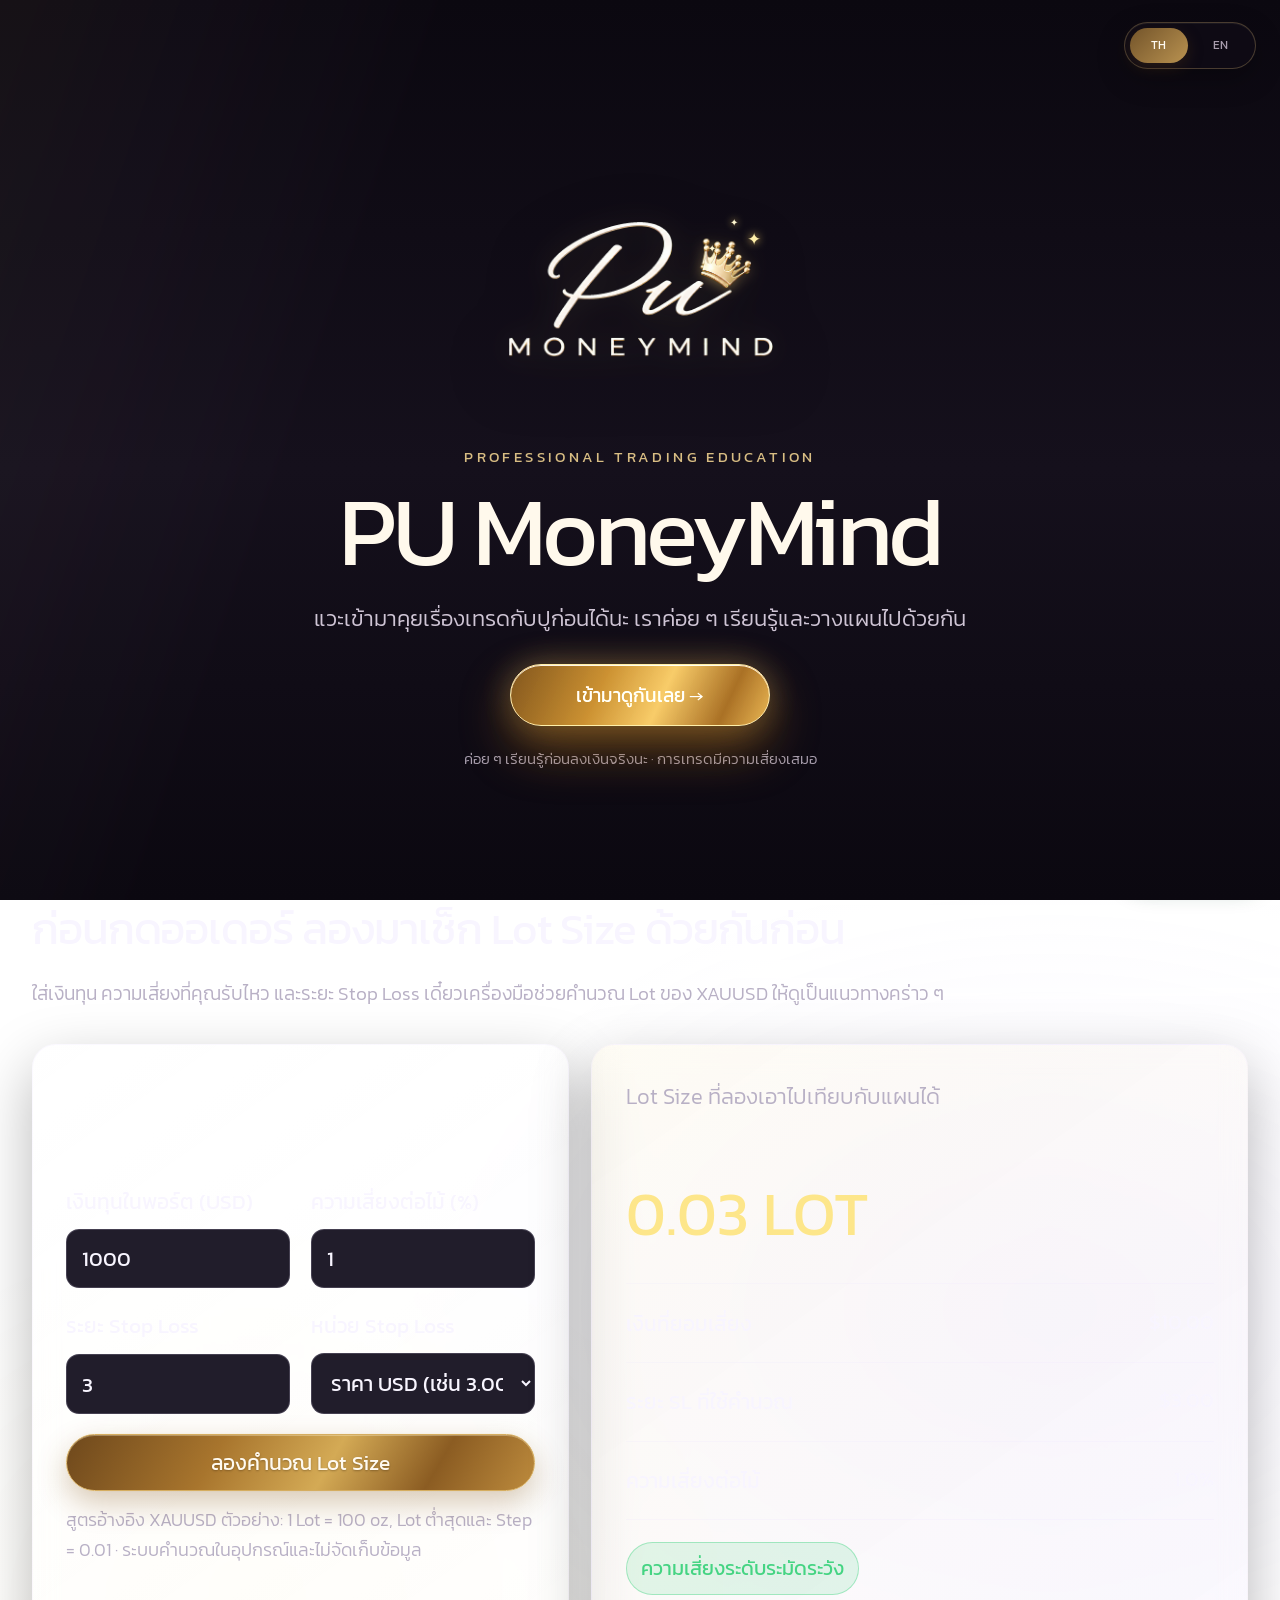
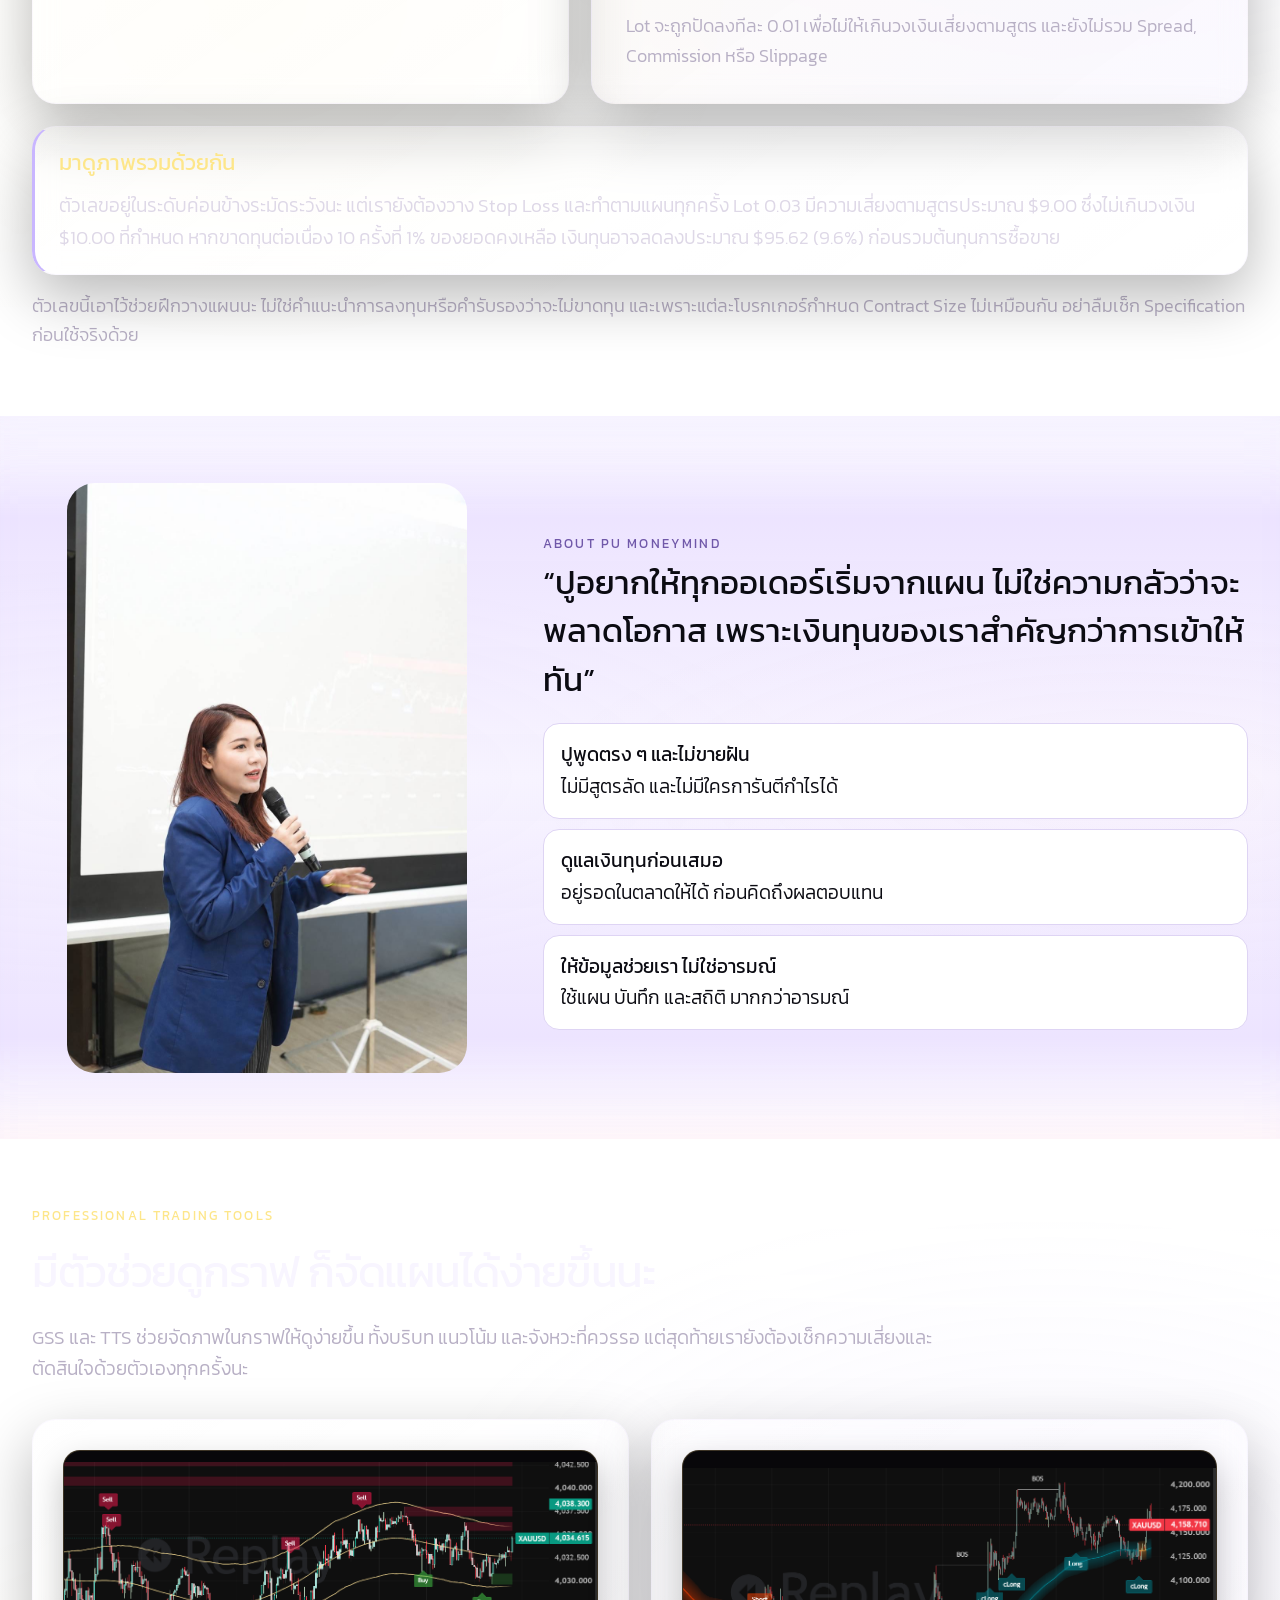
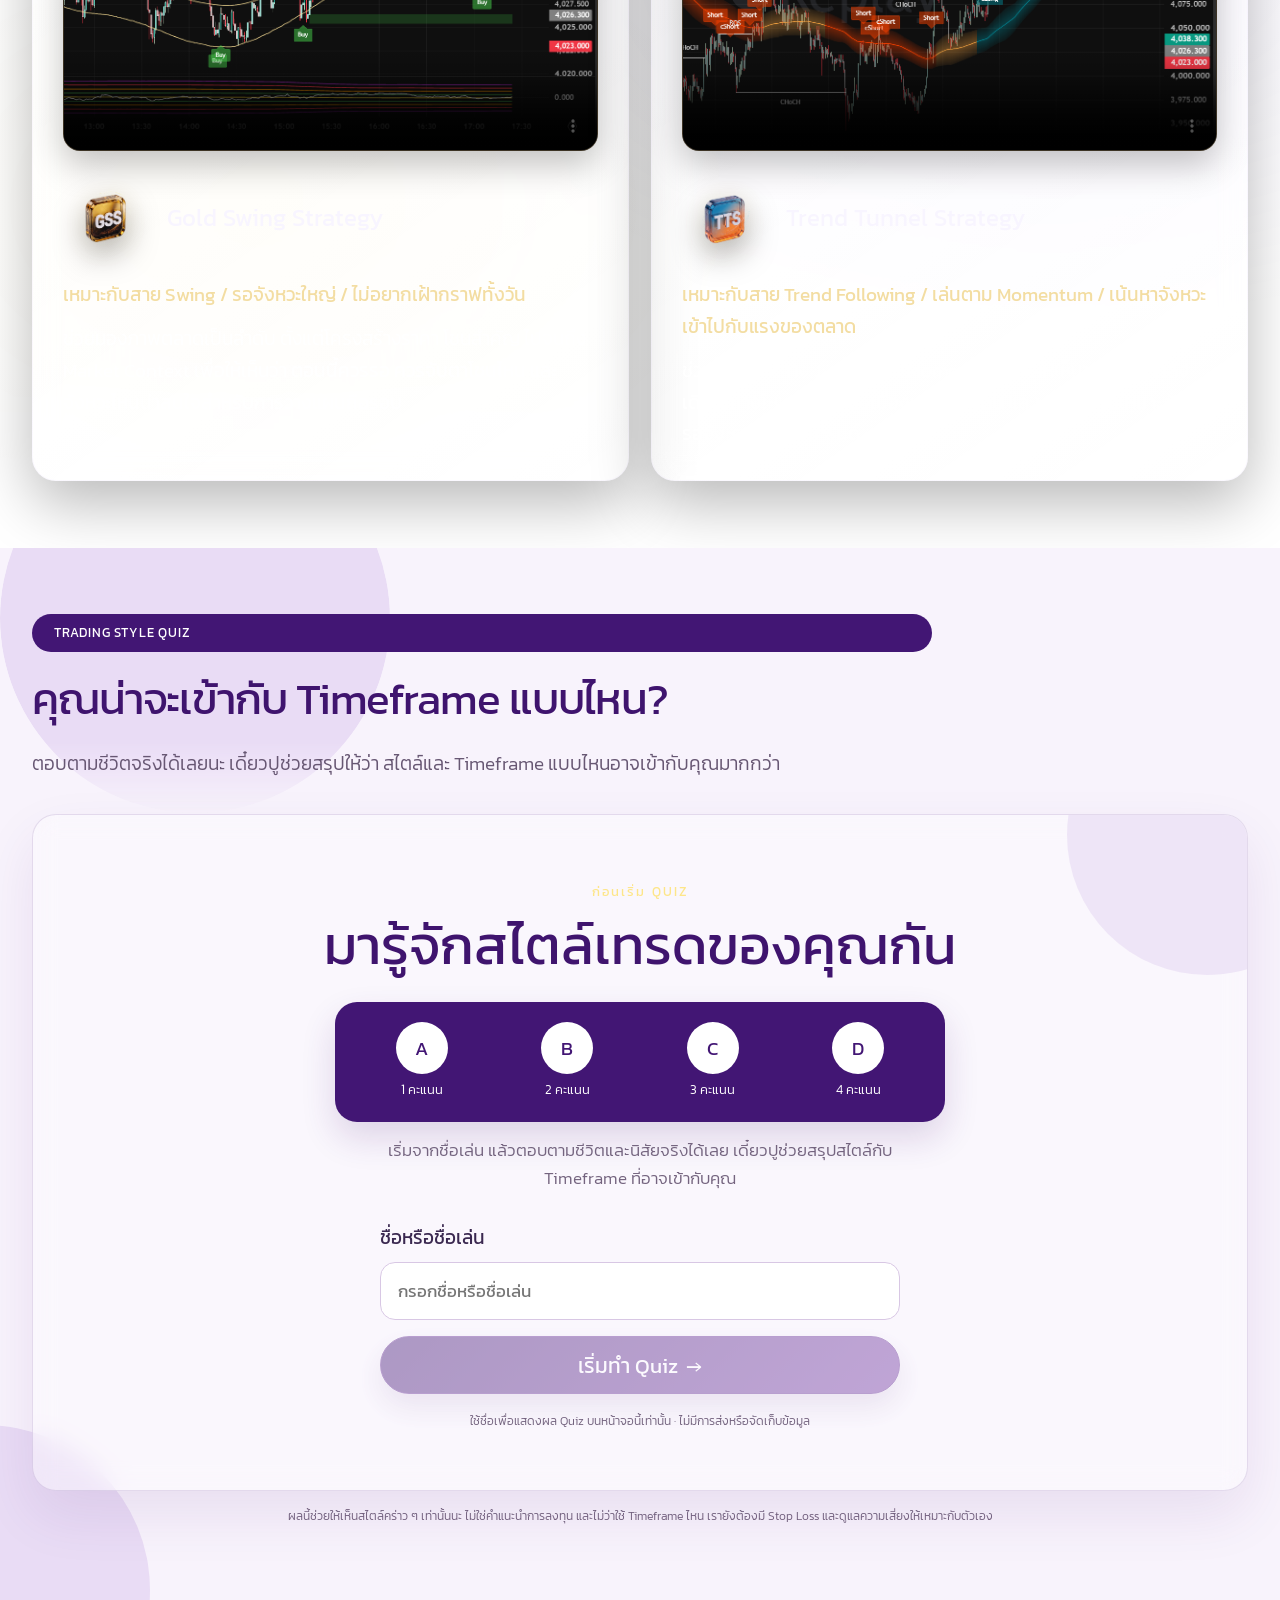
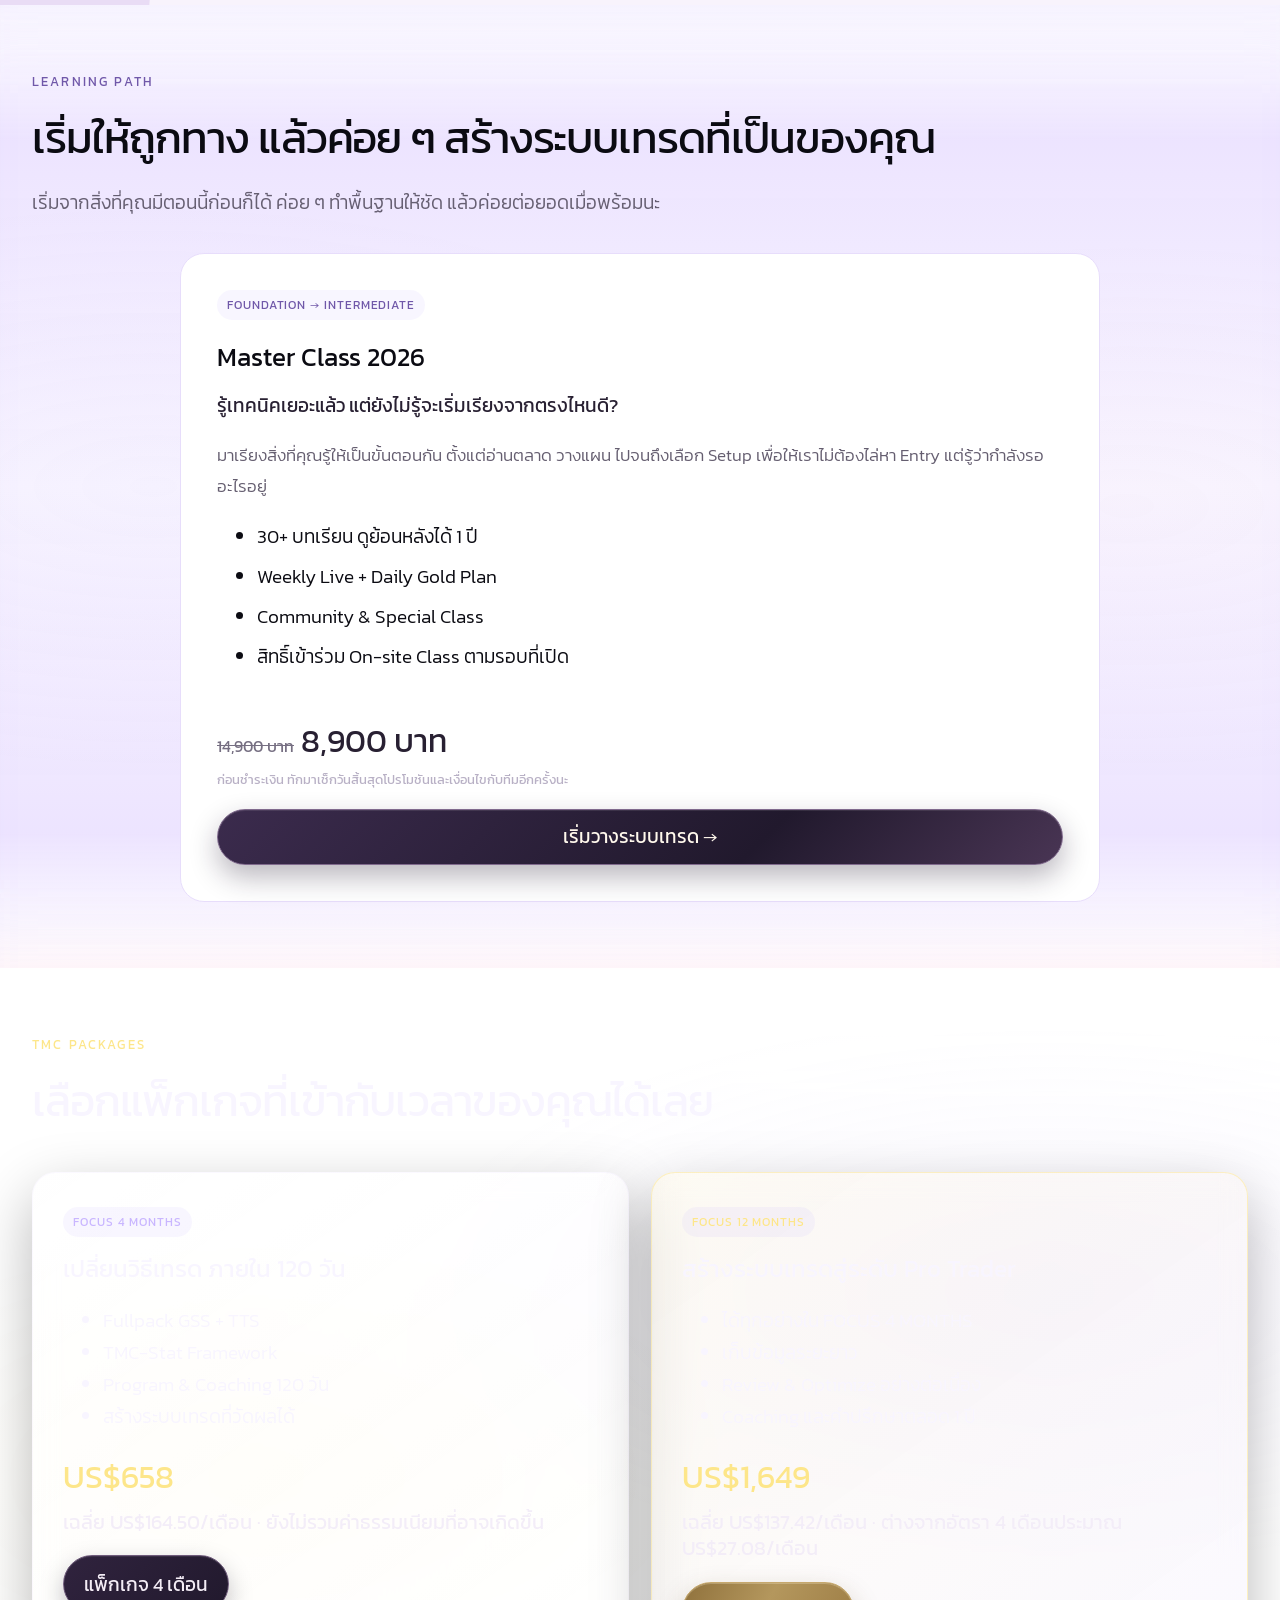
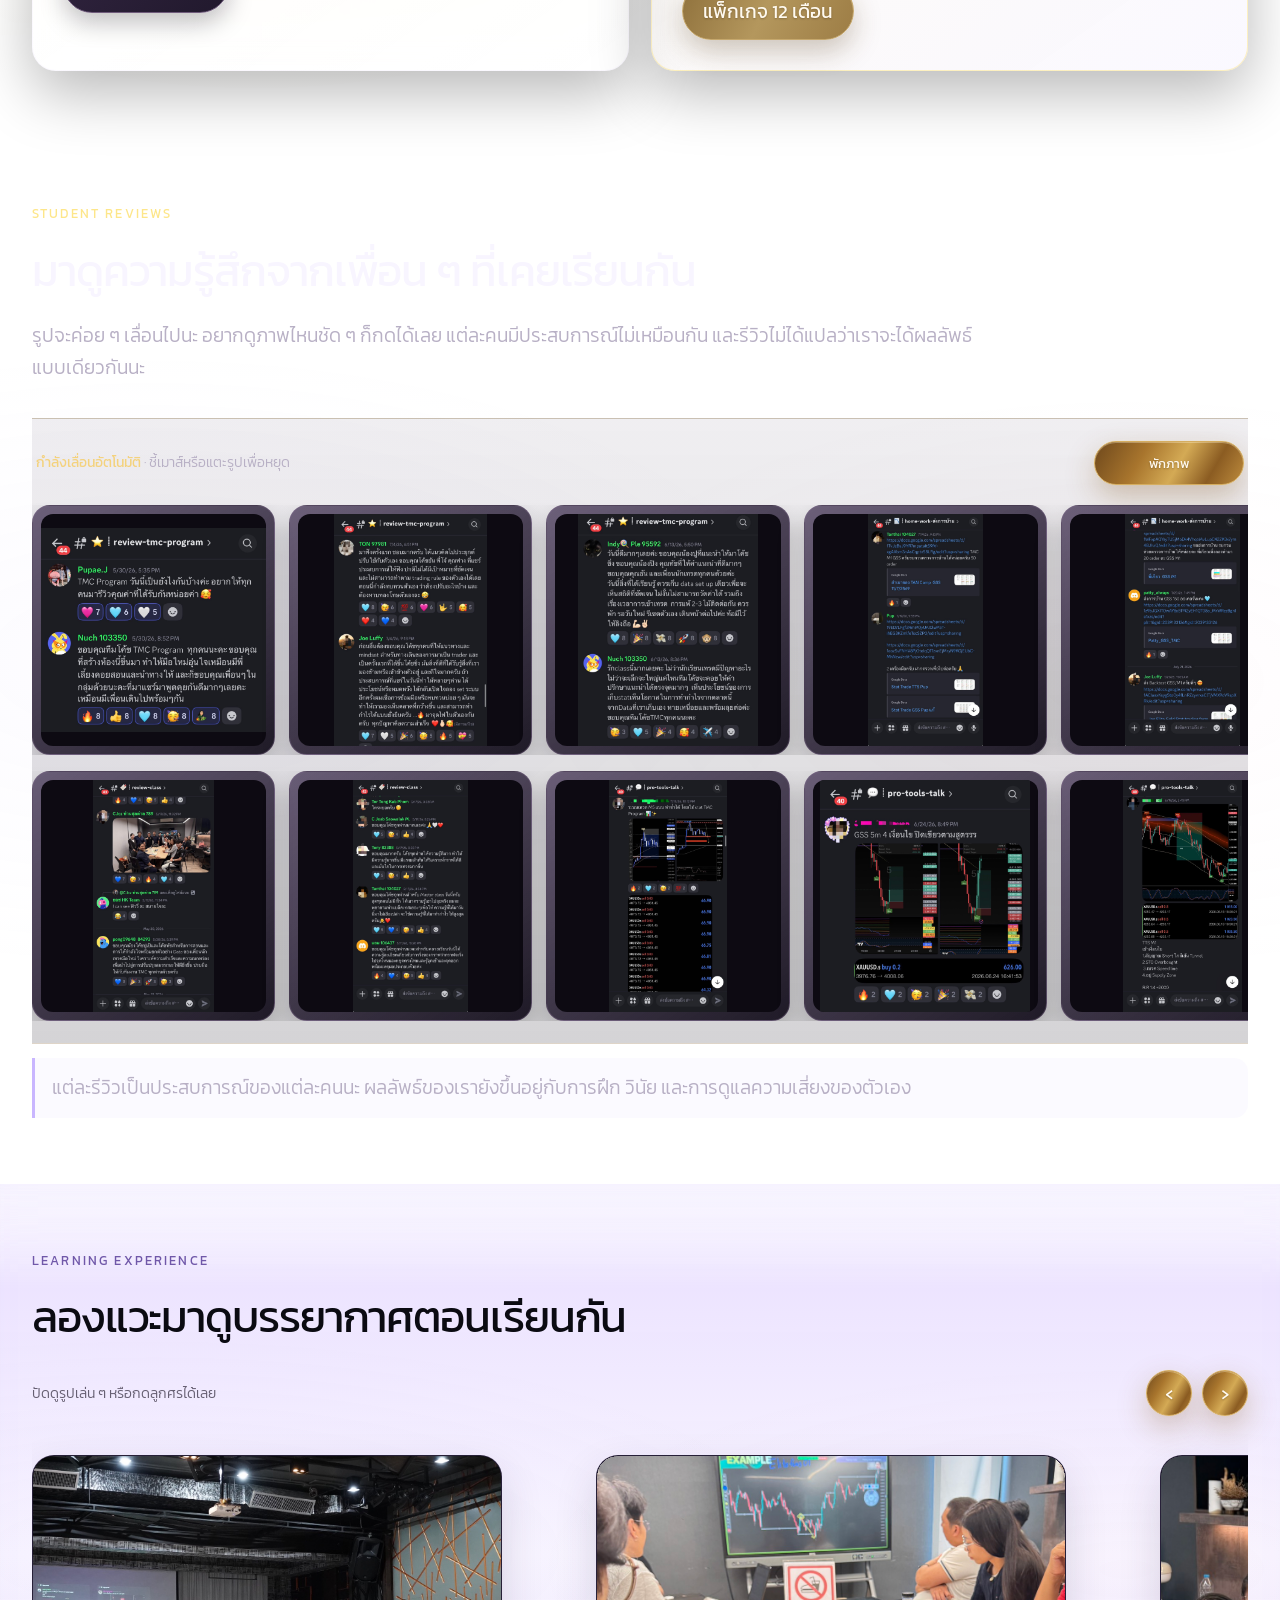
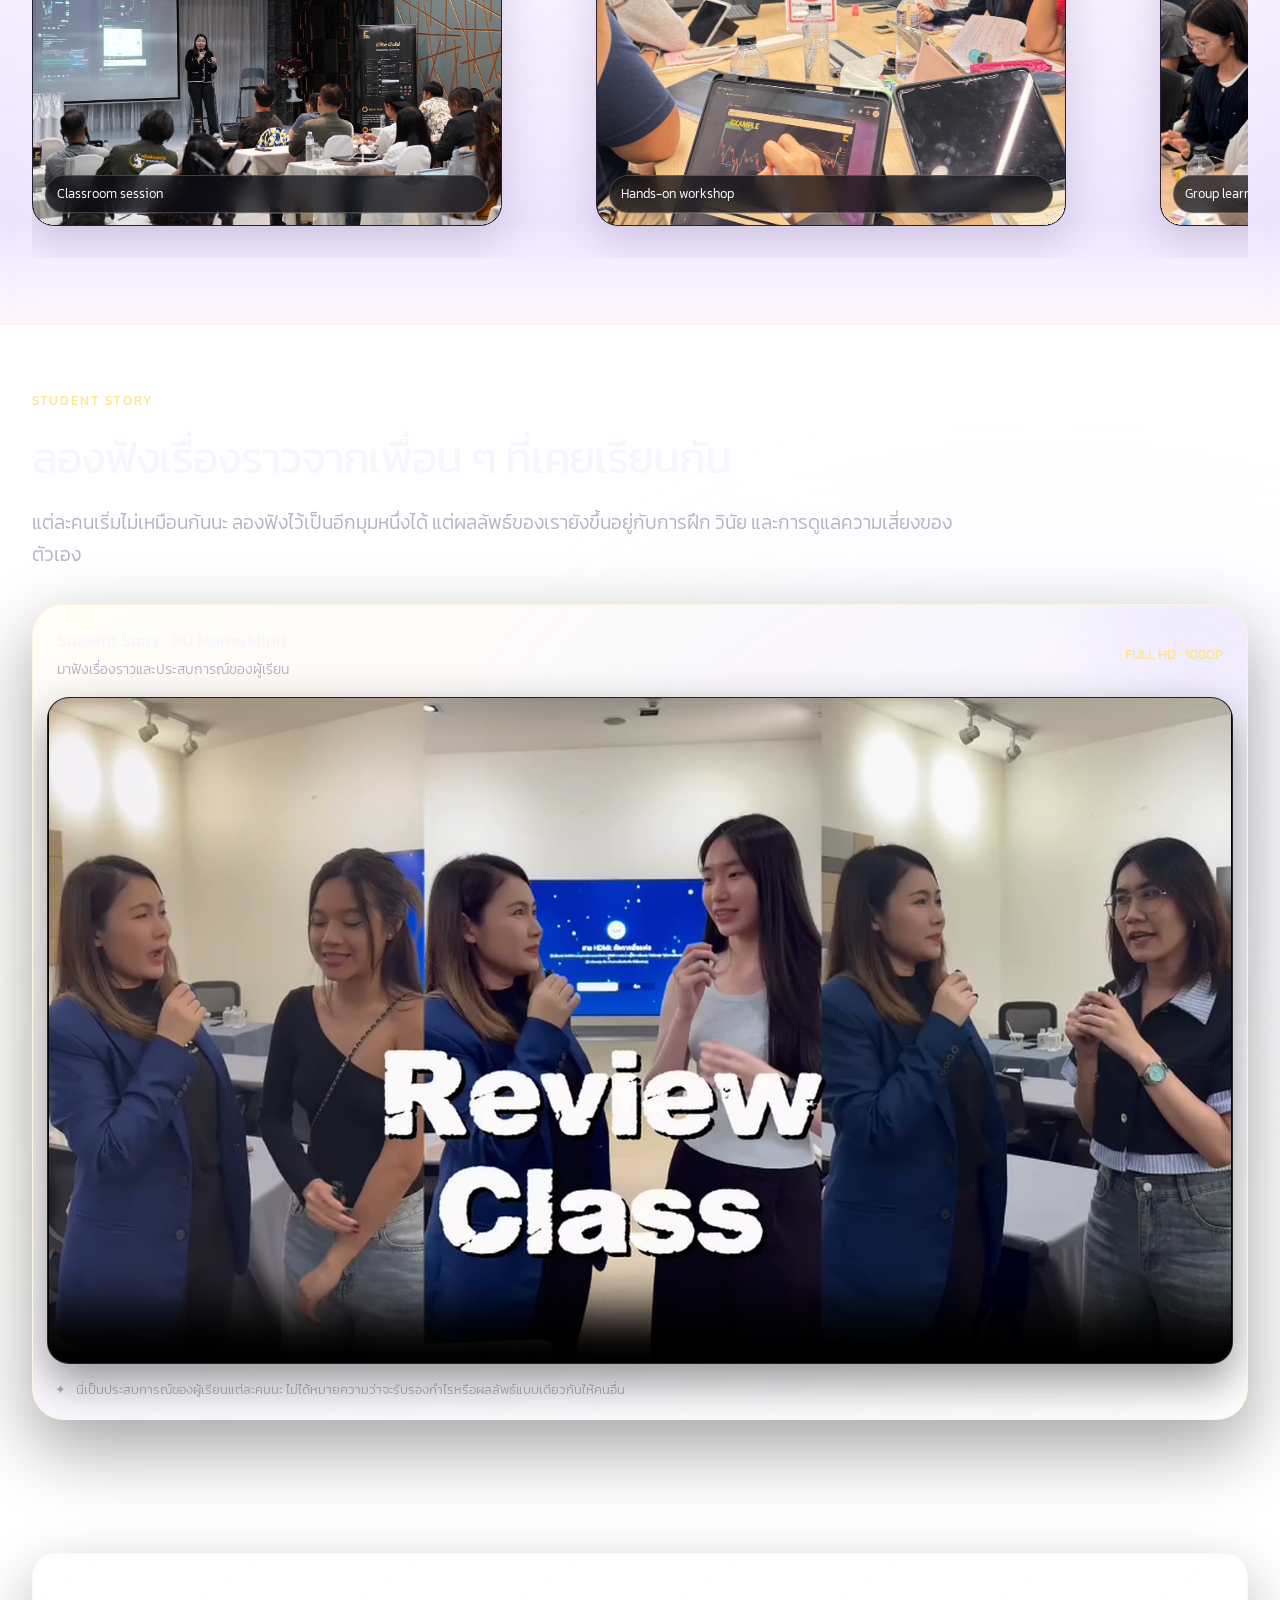
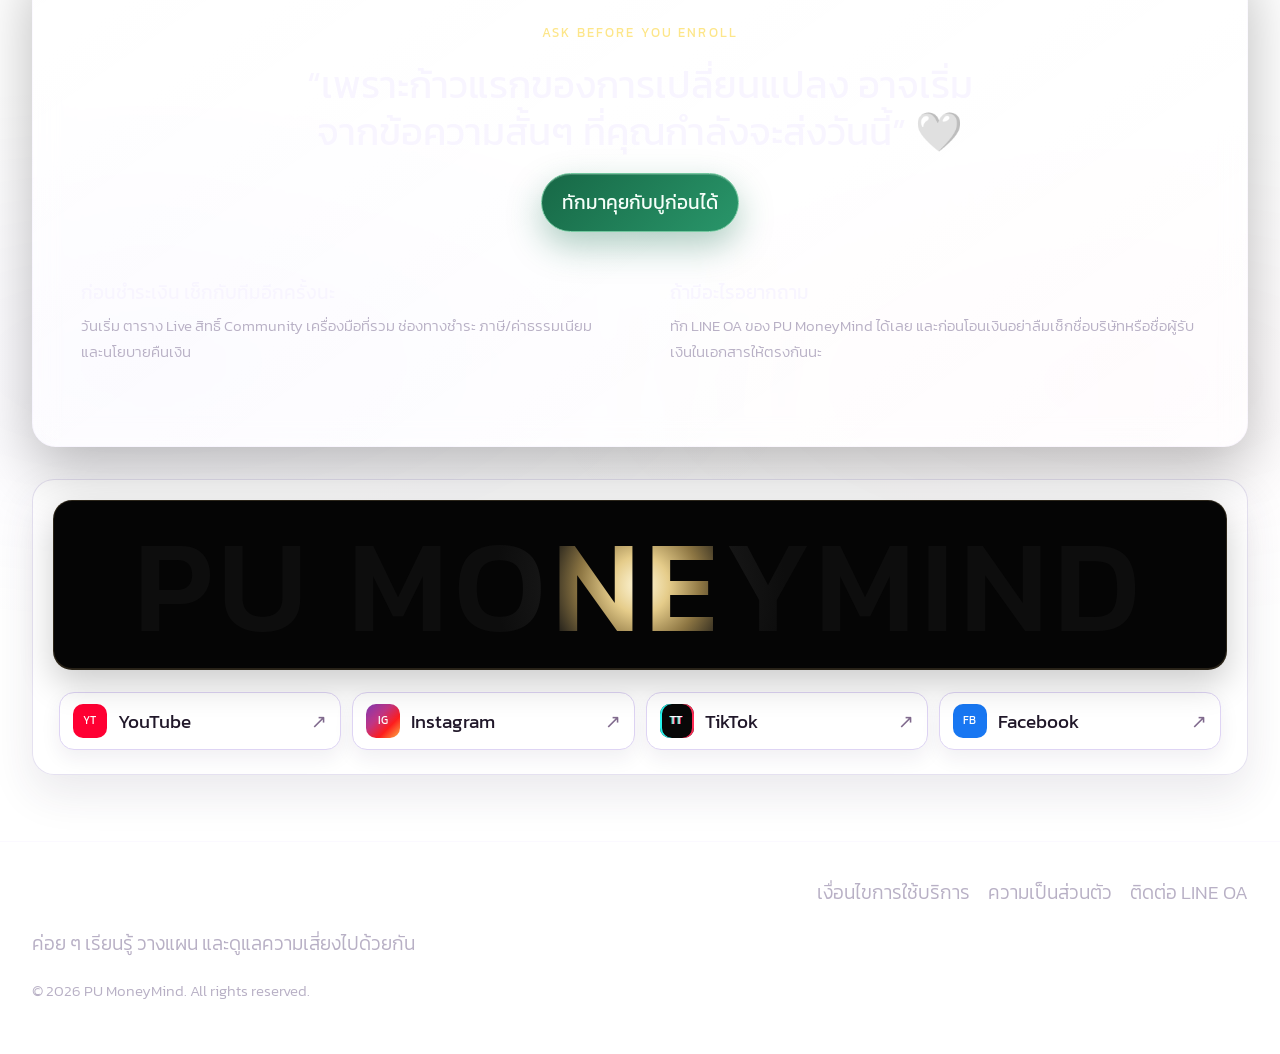
==== index.html @ 24ee1bf0 "Update quiz share headline" ====
<!doctype html>
<html lang="th">
<head>
  <meta charset="utf-8">
  <meta name="viewport" content="width=device-width,initial-scale=1,viewport-fit=cover">
  <title>PU MoneyMind | เรียนเทรดอย่างเป็นระบบและเข้าใจความเสี่ยง</title>
  <meta name="description" content="เรียนรู้การวางแผน การบริหารความเสี่ยง และการเก็บสถิติ ผ่าน Master Class, TMC, Live Coaching และ Community ของ PU MoneyMind">
  <meta name="theme-color" content="#0B0B12">
  <meta name="robots" content="index,follow,max-image-preview:large">
  <link rel="canonical" href="https://pm1016-code.github.io/Pu-MoneyMind-Ver-3/">
  <link rel="alternate" hreflang="th" href="https://pm1016-code.github.io/Pu-MoneyMind-Ver-3/">
  <link rel="alternate" hreflang="en" href="https://pm1016-code.github.io/Pu-MoneyMind-Ver-3/en.html">
  <link rel="alternate" hreflang="x-default" href="https://pm1016-code.github.io/Pu-MoneyMind-Ver-3/">
  <meta property="og:type" content="website">
  <meta property="og:locale" content="th_TH">
  <meta property="og:site_name" content="PU MoneyMind">
  <meta property="og:title" content="PU MoneyMind | ยังเปิดกราฟแล้วไม่รู้จะเริ่มตรงไหนอยู่ไหม? เริ่มวางแผนอย่างเป็นระบบ">
  <meta property="og:description" content="การศึกษาเรื่องการเทรดแบบ risk-first: วางแผน บริหารความเสี่ยง เก็บสถิติ และพัฒนาด้วย Coaching">
  <meta property="og:url" content="https://pm1016-code.github.io/Pu-MoneyMind-Ver-3/">
  <meta property="og:image" content="https://pm1016-code.github.io/Pu-MoneyMind-Ver-3/assets/hero-real-coaching.jpg">
  <meta name="twitter:card" content="summary_large_image">
  <link rel="icon" href="assets/logo-pu-moneymind-transparent.png" type="image/png">
  <link rel="preconnect" href="https://fonts.googleapis.com">
  <link rel="preconnect" href="https://fonts.gstatic.com" crossorigin>
  <link href="https://fonts.googleapis.com/css2?family=Kanit:wght@300;400;500&display=swap" rel="stylesheet">
  <style>
    .lang-switch{display:flex;align-items:center;gap:3px;padding:3px;border:1px solid rgba(253,230,138,.28);border-radius:999px;background:rgba(255,255,255,.045);box-shadow:inset 0 1px rgba(255,255,255,.08)}
    .lang-switch a{display:grid;place-items:center;min-width:34px;height:32px;padding:0 8px;border-radius:999px;color:#cfc6da;font-size:.75rem;font-weight:400;letter-spacing:.06em;transition:background .2s,color .2s,box-shadow .2s}
    .lang-switch a[aria-current="page"]{background:linear-gradient(135deg,#fff2b2,#d5a33c);color:#24172e;box-shadow:0 4px 13px rgba(210,158,50,.3)}
    .lang-switch a:hover,.lang-switch a:focus-visible{color:#fff;outline:2px solid rgba(255,238,169,.75);outline-offset:2px}
    @media(max-width:760px){.navin>.gold-cta{display:none}.lang-switch{margin-left:auto}}
    /* Full-width premium readability pass */
    .wrap{width:min(1380px,calc(100% - clamp(32px,5vw,76px)))}
    body{font-size:clamp(1.05rem,.28vw + .99rem,1.17rem)}
    main,section,.wrap,.grid2,.tools,.programs,.packages,.proofgrid{min-width:0}
    .heading{max-width:min(940px,82vw)}
    .heading p,.lead,.card p,.belief,.checklist li,.step p,.risk p,.cta p,.review-context,.tf-route p{font-size:clamp(1.06rem,.34vw + .99rem,1.17rem);line-height:1.7}
    .small,.source-note,.micro,.welcome-note{font-size:clamp(.86rem,.2vw + .82rem,.95rem)}
    .card h3,.audience h3,.step h3{font-size:clamp(1.52rem,1.75vw,1.92rem)}
    .card,.audience,.risk,.step{padding:clamp(24px,2.35vw,34px)}
    .welcome-content{width:min(980px,calc(100% - 44px));padding:clamp(28px,4vh,46px) 28px;transform:translateY(clamp(-56px,-5vh,-24px))}
    .welcome-logo-stage{width:min(370px,72vw);margin-bottom:26px}
    .welcome-kicker{margin-bottom:12px;font-size:clamp(.82rem,.35vw + .76rem,.96rem)}
    .welcome-title{font-size:clamp(3.6rem,7.6vw,7rem)}
    .welcome-subtitle{max-width:820px;margin:20px auto 30px;font-size:clamp(1.12rem,.72vw + 1rem,1.4rem);line-height:1.65}
    .welcome-enter{min-width:260px;min-height:62px;padding:16px 34px;font-size:clamp(1.04rem,.3vw + 1rem,1.18rem);background:linear-gradient(115deg,#76501f 0%,#b98735 35%,#e3bd68 58%,#9a6928 82%,#d6aa55 100%);border-color:#f6dda1;box-shadow:0 17px 42px rgba(159,104,30,.38),0 0 24px rgba(224,185,98,.18),inset 0 1px rgba(255,250,229,.72)}
    .welcome-enter:hover,.welcome-enter:focus-visible{filter:brightness(1.08) saturate(1.08);box-shadow:0 22px 52px rgba(173,112,28,.48),0 0 32px rgba(239,205,126,.3),inset 0 1px rgba(255,255,255,.8)}
    .welcome-note{margin-top:17px;color:#aaa0b0}
    .btn,.review-nav,.experience-arrow,.tab,.tf-start,.tf-back,.tf-restart,.risk-help-cta,.line-qr-direct{border-color:#d5ad60;background:linear-gradient(120deg,#6e481c 0%,#a8752d 32%,#d4aa55 56%,#8b5c22 78%,#bd8b3d 100%);color:#fffaf0;box-shadow:0 12px 30px rgba(126,78,20,.3),0 0 0 1px rgba(255,229,166,.09),inset 0 1px rgba(255,247,218,.34);text-shadow:0 1px 2px rgba(42,25,7,.32)}
    .btn:hover,.review-nav:hover,.experience-arrow:hover,.tab:hover,.tf-start:hover,.tf-back:hover,.tf-restart:hover,.risk-help-cta:hover,.line-qr-direct:hover{border-color:#f0d28b;background:linear-gradient(120deg,#8a5a20 0%,#c08c39 35%,#ebc873 58%,#a36d26 82%,#d2a34e 100%);color:#fffdf5;filter:brightness(1.06);box-shadow:0 17px 38px rgba(145,89,20,.4),0 0 22px rgba(227,187,101,.24),inset 0 1px rgba(255,255,255,.48)}
    .navlinks a{font-size:clamp(.98rem,.18vw + .95rem,1.08rem)}
    .navlinks a:hover,.navlinks a:focus-visible{border-color:#d7ae5b;background:linear-gradient(135deg,#795022,#a97833);color:#fffaf0}
    #timeframe-quiz .tf-option{font-size:clamp(1.05rem,.35vw + 1rem,1.18rem)}
    #timeframe-quiz .tf-option:hover,#timeframe-quiz .tf-option:focus-visible{background:#fffaf0;color:#3f146e;border-color:#d3a84e}
    #timeframe-quiz .tf-option.is-selected{background:linear-gradient(135deg,#f7edff,#fff8e5);border-color:#b88431;color:#33134f}
    .floating-line,.btn.line{border:1px solid #74c79f;background:linear-gradient(135deg,#176846,#29966a);color:#f5fff9;box-shadow:0 14px 34px rgba(21,111,75,.34),inset 0 1px rgba(255,255,255,.2)}
    @media(max-width:900px){.heading{max-width:860px}.welcome-content{transform:translateY(-3vh)}.welcome-title{font-size:clamp(3.25rem,10vw,5.6rem)}}
    @media(max-width:560px){.wrap{width:calc(100% - 28px)}body{font-size:1.03rem}.heading{max-width:100%}.heading p,.lead,.card p,.belief,.checklist li,.step p,.risk p,.cta p,.review-context{font-size:1.03rem}.welcome-content{width:calc(100% - 24px);padding:20px 10px;transform:translateY(-2vh)}.welcome-logo-stage{width:min(310px,78vw);margin-bottom:18px}.welcome-title{font-size:clamp(3rem,15vw,4.5rem)}.welcome-subtitle{max-width:390px;margin:16px auto 24px;font-size:1.08rem;line-height:1.58}.welcome-enter{width:min(100%,330px);min-height:58px;padding:14px 24px}.welcome-note{font-size:.84rem}.card,.audience,.risk,.step{padding:21px}}
  </style>
  <style>
    :root{--ink:#0b0b12;--bg:#0b0b12;--panel:#15131d;--panel2:#1d1928;--white:#fff;--text:#f8f5ff;--muted:#b8b0c5;--primary:#c9b6ff;--pink:#f8bbd9;--yellow:#fde68a;--green:#45d483;--red:#ff7b7b;--line:rgba(231,221,251,.18);--max:1180px;--r:24px;--shadow:0 22px 60px rgba(0,0,0,.28)}
    *{box-sizing:border-box}html{scroll-behavior:smooth;scroll-padding-top:90px}body{margin:0;background:radial-gradient(circle at 85% 5%,rgba(201,182,255,.16),transparent 28%),var(--bg);color:var(--text);font-family:'Kanit',sans-serif;line-height:1.65}body,button,a,input,select,textarea{font-family:'Kanit',sans-serif}img,video{display:block;max-width:100%}a{color:inherit;text-decoration:none}button{color:inherit}.wrap{width:min(var(--max),calc(100% - 36px));margin:auto}.skip{position:fixed;left:12px;top:-80px;z-index:100;background:#fff;color:#000;padding:10px 14px;border-radius:10px}.skip:focus{top:12px}.nav{position:sticky;top:0;z-index:40;background:rgba(11,11,18,.92);backdrop-filter:blur(16px);border-bottom:1px solid var(--line)}.navin{height:76px;display:flex;align-items:center;justify-content:space-between;gap:20px}.brand{display:flex;align-items:center;gap:10px;font-weight:400}.brand img{width:82px;height:44px;object-fit:contain}.navlinks{display:flex;gap:24px;color:#ded7e8;font-size:.94rem}.btn{display:inline-flex;align-items:center;justify-content:center;gap:8px;min-height:48px;padding:12px 20px;border:0;border-radius:999px;background:linear-gradient(135deg,var(--primary),var(--pink));color:var(--ink);font-weight:400;cursor:pointer;box-shadow:0 12px 32px rgba(201,182,255,.18);transition:transform .2s,box-shadow .2s}.btn:hover{transform:translateY(-2px);box-shadow:0 16px 40px rgba(201,182,255,.28)}.btn:focus-visible,.faq-q:focus-visible,.tab:focus-visible{outline:3px solid var(--yellow);outline-offset:3px}.btn.alt{background:transparent;color:var(--text);border:1px solid var(--line);box-shadow:none}.btn.line{background:var(--green);color:#07130c}.eyebrow{font:400 .76rem/1.2 'Kanit',sans-serif;letter-spacing:.16em;color:var(--yellow);text-transform:uppercase}.hero{display:grid;grid-template-columns:minmax(0,1.05fr) minmax(360px,.95fr);align-items:center;gap:52px;min-height:760px;padding:70px 0}.hero h1{font-size:clamp(3.2rem,5.2vw,5.4rem);line-height:1.03;letter-spacing:-.045em;margin:20px 0 24px;word-break:keep-all}.gradient{background:linear-gradient(100deg,#fff,var(--yellow),var(--pink),var(--primary));-webkit-background-clip:text;background-clip:text;color:transparent}.lead{font-size:1.16rem;color:#d2cbdc;max-width:680px}.actions{display:flex;flex-wrap:wrap;gap:12px;margin-top:28px}.micro{display:flex;gap:14px;flex-wrap:wrap;margin-top:16px;color:var(--muted);font-size:.88rem}.micro span:before{content:'✓';color:var(--green);margin-right:6px}.hero-card{position:relative;padding:14px;border:1px solid var(--line);border-radius:32px;background:linear-gradient(145deg,rgba(255,255,255,.08),rgba(255,255,255,.02));box-shadow:var(--shadow)}.hero-card img{width:100%;height:590px;object-fit:cover;object-position:50% 18%;border-radius:22px}.float{position:absolute;left:-22px;bottom:30px;padding:15px 18px;border-radius:16px;background:rgba(21,19,29,.92);border:1px solid var(--line);box-shadow:var(--shadow)}.float b{display:block;color:var(--primary)}.proofbar{display:grid;grid-template-columns:repeat(4,1fr);gap:1px;background:var(--line);border:1px solid var(--line);border-radius:20px;overflow:hidden;margin-bottom:38px}.proofitem{background:var(--panel);padding:20px}.proofitem b{font:400 1.5rem 'Kanit',sans-serif;display:block;color:var(--yellow)}.proofitem span{font-size:.84rem;color:var(--muted)}.source-note{font-size:.78rem;color:var(--muted);margin:0 0 80px}section{padding:96px 0}.soft{background:#f8f5ff;color:var(--ink)}.soft .muted,.soft .heading p{color:#665f72}.heading{max-width:780px;margin-bottom:40px}.heading h2{font-size:clamp(2.25rem,4vw,4.1rem);line-height:1.12;letter-spacing:-.035em;margin:14px 0}.heading p{font-size:1.08rem;color:var(--muted)}.grid2{display:grid;grid-template-columns:1fr 1fr;gap:20px}.panel{border:1px solid var(--line);background:linear-gradient(145deg,rgba(255,255,255,.065),rgba(255,255,255,.02));border-radius:var(--r);box-shadow:var(--shadow)}.story{display:grid;grid-template-columns:.85fr 1.15fr;gap:44px;align-items:center}.story>img{width:100%;height:650px;object-fit:cover;border-radius:28px}.quote{font-size:clamp(1.55rem,2.6vw,2.6rem);font-weight:400;line-height:1.35}.beliefs{display:grid;gap:12px;margin-top:24px}.belief{padding:17px;border:1px solid #ded4f4;border-radius:16px;background:#fff}.belief b{display:block}.audience{padding:28px}.audience.good{border-color:rgba(69,212,131,.35)}.audience.no{border-color:rgba(255,123,123,.35)}.audience h3{font-size:1.55rem;margin-top:0}.checklist{list-style:none;padding:0;margin:0;display:grid;gap:12px}.checklist li{padding-left:30px;position:relative;color:#ded8e7}.checklist li:before{position:absolute;left:0;top:0;font-weight:400}.good .checklist li:before{content:'✓';color:var(--green)}.no .checklist li:before{content:'×';color:var(--red)}.tools,.programs,.packages{display:grid;grid-template-columns:1fr 1fr;gap:20px}.card{padding:28px}.card img{width:100%;aspect-ratio:16/9;object-fit:cover;border-radius:17px;margin-bottom:24px}.chip{display:inline-flex;padding:6px 10px;border-radius:999px;background:rgba(201,182,255,.13);color:var(--primary);font:400 .72rem 'Kanit',sans-serif;letter-spacing:.08em}.card h3{font-size:1.8rem;line-height:1.2;margin:14px 0}.card p{color:var(--muted)}.price{font:400 2rem 'Kanit',sans-serif;color:var(--yellow);margin:20px 0}.price small{display:block;font:400 .82rem 'Kanit';color:var(--muted);margin-top:5px}.featured{border-color:rgba(253,230,138,.5);background:linear-gradient(145deg,rgba(253,230,138,.1),rgba(201,182,255,.09))}.compare-wrap{overflow-x:auto;border:1px solid var(--line);border-radius:20px}.compare{width:100%;min-width:820px;border-collapse:collapse;background:var(--panel)}.compare th,.compare td{padding:16px 18px;text-align:left;border-bottom:1px solid var(--line)}.compare th{background:var(--panel2);color:var(--yellow)}.compare td:first-child{font-weight:400}.compare tr:last-child td{border-bottom:0}.small{font-size:.82rem;color:var(--muted)}.experience{display:grid;grid-template-columns:repeat(3,1fr);gap:16px}.experience img{width:100%;height:330px;object-fit:cover;border-radius:20px}.proofgrid{display:grid;grid-template-columns:1.1fr .9fr;gap:20px}.proofcard{padding:18px}.proofcard img{width:100%;border-radius:18px}.proofcard h3{font-size:1.6rem}.video-card{padding:16px}.video-card video{width:100%;aspect-ratio:16/9;border-radius:18px;background:#000}.review-grid{display:grid;grid-template-columns:1.15fr .85fr;gap:18px}.viewer{min-height:570px;display:flex;align-items:center;justify-content:center;padding:14px}.viewer img{max-height:540px;border-radius:16px;object-fit:contain}.thumbs{display:grid;grid-template-columns:repeat(2,1fr);gap:10px;max-height:570px;overflow:auto}.thumb{padding:0;border:1px solid var(--line);border-radius:13px;overflow:hidden;background:var(--panel);cursor:pointer}.thumb img{width:100%;height:135px;object-fit:cover}.thumb[aria-current="true"]{outline:3px solid var(--primary);outline-offset:-3px}.review-context{margin-top:18px;padding:16px;border-left:3px solid var(--primary);color:var(--muted);background:rgba(201,182,255,.07)}.steps{display:grid;grid-template-columns:repeat(3,1fr);gap:16px}.step{padding:24px}.step b{display:grid;place-items:center;width:40px;height:40px;border-radius:50%;background:var(--primary);color:var(--ink);font:400 1rem 'Kanit',sans-serif}.step h3{margin-bottom:8px}.faq-tabs{display:flex;flex-wrap:wrap;gap:8px;margin-bottom:20px}.tab{padding:10px 14px;border-radius:999px;border:1px solid var(--line);background:transparent;cursor:pointer}.tab[aria-selected="true"]{background:var(--primary);color:var(--ink)}.faq-item{border-bottom:1px solid var(--line)}.faq-q{width:100%;display:flex;justify-content:space-between;gap:18px;padding:21px 0;border:0;background:none;text-align:left;font-weight:400;font-size:1rem;cursor:pointer}.faq-a{display:none;color:var(--muted);padding:0 0 20px}.faq-q[aria-expanded="true"]+.faq-a{display:block}.risk{padding:28px;border-color:rgba(253,230,138,.36)}.risk h3{color:var(--yellow)}.cta{text-align:center;padding:70px 28px}.cta h2{font-size:clamp(2.4rem,5vw,4.8rem);line-height:1.1;margin:14px 0}.cta p{color:var(--muted);max-width:650px;margin:0 auto 24px}.legal{display:grid;grid-template-columns:1fr 1fr;gap:20px;margin-top:24px;text-align:left}.legal>div{padding:20px;border-radius:16px;background:rgba(255,255,255,.035)}footer{padding:44px 0;border-top:1px solid var(--line);color:var(--muted)}.foot{display:grid;grid-template-columns:1.2fr .8fr;gap:30px}.footlinks{display:flex;flex-wrap:wrap;gap:18px;justify-content:flex-end}.floating-line{position:fixed;right:18px;bottom:18px;z-index:35;background:var(--green);color:#07130c;padding:12px 17px;border-radius:999px;font-weight:400;box-shadow:0 14px 36px rgba(69,212,131,.28)}
    .card img.chart-wide{aspect-ratio:1171/608;object-fit:contain;background:#0c0c0c}
    .card img.tts-wide{aspect-ratio:1110/553;object-fit:contain;background:#0c0c0c}
    .card video.strategy-video{display:block;width:100%;aspect-ratio:16/9;object-fit:contain;margin-bottom:24px;border:1px solid rgba(198,168,109,.28);border-radius:17px;background:#08070a;box-shadow:0 14px 34px rgba(0,0,0,.24)}
    @media(max-width:900px){.navlinks{display:none}.hero{grid-template-columns:1fr;min-height:auto;padding-top:54px}.hero-card img{height:520px}.proofbar{grid-template-columns:repeat(2,1fr)}.story,.proofgrid,.review-grid{grid-template-columns:1fr}.tools,.programs,.packages{grid-template-columns:1fr}.experience{grid-template-columns:1fr 1fr}.steps{grid-template-columns:1fr}.story>img{height:520px}.thumbs{grid-template-columns:repeat(4,140px);overflow-x:auto;max-height:none}.foot{grid-template-columns:1fr}.footlinks{justify-content:flex-start}}
    @media(max-width:560px){.wrap{width:min(var(--max),calc(100% - 24px))}.brand span{display:none}.brand img{width:72px}.navin{height:66px}.nav .btn{padding:9px 12px;min-height:42px;font-size:.82rem}.hero{padding:44px 0}.hero h1{font-size:clamp(2.75rem,13vw,4rem);line-height:1.06}.hero-card img{height:430px}.float{left:8px}.proofbar{grid-template-columns:1fr 1fr}.proofitem{padding:15px}.proofitem b{font-size:1.2rem}.source-note{margin-bottom:45px}section{padding:70px 0}.grid2,.legal{grid-template-columns:1fr}.story>img{height:460px}.experience{grid-template-columns:1fr}.viewer{min-height:400px}.viewer img{max-height:380px}.cta{padding:50px 18px}.floating-line{right:12px;bottom:12px}.actions .btn{width:100%}}
    @media(prefers-reduced-motion:reduce){html{scroll-behavior:auto}.btn{transition:none}}
  </style>
  <style>
    /* Header brand emphasis */
    .navin{height:98px}
    .brand{position:relative;padding:0;border:0;border-radius:0;background:none;box-shadow:none;isolation:isolate}
    .brand:focus-visible{outline:2px solid var(--yellow);outline-offset:5px;border-radius:8px}
    .brand img{width:224px;height:90px;object-fit:contain;filter:drop-shadow(0 5px 9px rgba(0,0,0,.55)) drop-shadow(0 0 13px rgba(253,230,138,.38)) brightness(1.12);transition:filter .25s ease,transform .25s ease}
    .brand:hover img{transform:translateY(-1px) scale(1.018);filter:drop-shadow(0 7px 12px rgba(0,0,0,.58)) drop-shadow(0 0 18px rgba(253,230,138,.52)) brightness(1.16)}
    .brand-crown-fx{position:absolute;left:64.5%;top:34.5%;width:9.8%;aspect-ratio:240/210;pointer-events:none;transform:translate(-50%,-50%);transform-origin:50% 78%;z-index:2;background:url('assets/logo-crown-effect.png') center/contain no-repeat;filter:drop-shadow(0 0 4px rgba(253,230,138,.42))}
    .brand-crown-fx::before,.brand-crown-fx::after{content:'✦';position:absolute;color:#fff4bd;font-size:10px;line-height:1;opacity:0;filter:drop-shadow(0 0 5px #f7c85b)}
    .brand-crown-fx::before{left:-5px;top:4px}.brand-crown-fx::after{right:-4px;top:-3px;font-size:7px}
    .brand:hover .brand-crown-fx,.brand:focus-visible .brand-crown-fx{animation:crown-float .8s cubic-bezier(.22,.8,.32,1) both}
    .brand:hover .brand-crown-fx::before,.brand:focus-visible .brand-crown-fx::before{animation:crown-spark .85s ease-out .06s both}
    .brand:hover .brand-crown-fx::after,.brand:focus-visible .brand-crown-fx::after{animation:crown-spark-alt .95s ease-out .14s both}
    .brand:active .brand-crown-fx{animation:crown-tap .34s ease-out both}
    @keyframes crown-float{0%{transform:translate(-50%,-50%) scale(1) rotate(0)}35%{transform:translate(-50%,-50%) scale(1.1) rotate(-5deg)}65%{transform:translate(-50%,-50%) scale(1.06) rotate(4deg)}100%{transform:translate(-50%,-50%) scale(1) rotate(0)}}
    @keyframes crown-tap{0%{transform:translate(-50%,-50%) scale(1)}45%{transform:translate(-50%,-50%) scale(1.14) rotate(-5deg)}100%{transform:translate(-50%,-50%) scale(1)}}
    @keyframes crown-spark{0%{opacity:0;transform:scale(.2) rotate(0)}35%{opacity:1;transform:scale(1.25) rotate(55deg)}100%{opacity:0;transform:translate(-6px,-8px) scale(.45) rotate(110deg)}}
    @keyframes crown-spark-alt{0%{opacity:0;transform:scale(.2) rotate(0)}40%{opacity:1;transform:scale(1.15) rotate(-50deg)}100%{opacity:0;transform:translate(7px,-7px) scale(.4) rotate(-105deg)}}
    @media(max-width:560px){.navin{height:76px}.brand{padding:0}.brand img{width:158px;height:68px}}
    @media(prefers-reduced-motion:reduce){.brand:hover .brand-crown-fx,.brand:focus-visible .brand-crown-fx,.brand:active .brand-crown-fx,.brand:hover .brand-crown-fx::before,.brand:hover .brand-crown-fx::after,.brand:focus-visible .brand-crown-fx::before,.brand:focus-visible .brand-crown-fx::after{animation:none}.brand-crown-fx::before,.brand-crown-fx::after{display:none}}
    /* Consistent premium depth interaction for content imagery */
    .hero-card img,.story>img,.card>img,.proofcard>img,.review-stage>img{will-change:transform,filter;transition:transform .55s cubic-bezier(.2,.75,.25,1),filter .55s ease,box-shadow .55s ease}
    .hero-card:hover img,.story>img:hover,.card:hover>img,.proofcard:hover>img,.review-stage:hover>img{transform:translateY(-6px) scale(1.018) rotate(.25deg);filter:saturate(1.04) contrast(1.025) brightness(1.025);box-shadow:0 24px 48px rgba(24,14,40,.28)}
    .hero-card:active img,.story>img:active,.card:active>img,.proofcard:active>img,.review-stage:active>img{transform:translateY(-2px) scale(1.006);transition-duration:.18s}
    @media(prefers-reduced-motion:reduce){.hero-card img,.story>img,.card>img,.proofcard>img,.review-stage>img{will-change:auto;transition:none}.hero-card:hover img,.story>img:hover,.card:hover>img,.proofcard:hover>img,.review-stage:hover>img,.hero-card:active img,.story>img:active,.card:active>img,.proofcard:active>img,.review-stage:active>img{transform:none;filter:none}}
  </style>
  <style>
    /* Continuous luxury background */
    body{
      background:
        radial-gradient(ellipse at 82% 4%,rgba(201,182,255,.22) 0,rgba(201,182,255,.07) 22%,transparent 48%),
        radial-gradient(ellipse at 10% 28%,rgba(248,187,217,.12) 0,transparent 38%),
        radial-gradient(ellipse at 86% 58%,rgba(253,230,138,.09) 0,transparent 36%),
        radial-gradient(ellipse at 18% 88%,rgba(201,182,255,.15) 0,transparent 42%),
        linear-gradient(180deg,#0b0b12 0%,#100d19 24%,#0d0b14 52%,#120e1c 76%,#0b0b12 100%);
      background-attachment:fixed;
    }
    main,footer{position:relative;z-index:1}
    section{position:relative;background:transparent;isolation:isolate}
    section::before{
      content:"";
      position:absolute;
      inset:-1px 0;
      z-index:-1;
      pointer-events:none;
      background:
        radial-gradient(ellipse at 12% 50%,rgba(201,182,255,.055),transparent 42%),
        radial-gradient(ellipse at 88% 52%,rgba(248,187,217,.045),transparent 38%);
      -webkit-mask-image:linear-gradient(to bottom,transparent,#000 18%,#000 82%,transparent);
      mask-image:linear-gradient(to bottom,transparent,#000 18%,#000 82%,transparent);
    }
    section:nth-of-type(3n+2)::before{
      background:
        radial-gradient(ellipse at 82% 42%,rgba(201,182,255,.09),transparent 44%),
        radial-gradient(ellipse at 20% 66%,rgba(253,230,138,.045),transparent 34%);
    }
    .soft{
      background:
        linear-gradient(180deg,rgba(11,11,18,0) 0%,rgba(236,227,255,.97) 14%,rgba(248,245,255,.98) 50%,rgba(236,227,255,.97) 86%,rgba(11,11,18,0) 100%);
      box-shadow:inset 0 70px 90px -90px rgba(201,182,255,.5),inset 0 -70px 90px -90px rgba(248,187,217,.42);
    }
    .panel,.hero-card,.compare-wrap{
      backdrop-filter:blur(12px);
      -webkit-backdrop-filter:blur(12px);
    }
    @media(max-width:560px){.soft{background:linear-gradient(180deg,rgba(11,11,18,0),rgba(242,235,255,.98) 10%,rgba(248,245,255,.98) 50%,rgba(242,235,255,.98) 90%,rgba(11,11,18,0))}}
  </style>
  <style>
    /* Compact horizontal Learning Experience carousel */
    .experience-shell{position:relative}
    .experience-controls{display:flex;align-items:center;justify-content:flex-end;gap:10px;margin:-18px 0 16px}
    .experience-hint{margin-right:auto;color:#665f72;font-size:.9rem}
    .experience-arrow{display:grid;place-items:center;width:46px;height:46px;border:1px solid rgba(112,88,169,.24);border-radius:50%;background:rgba(255,255,255,.72);color:#2a2138;font-size:1.35rem;cursor:pointer;box-shadow:0 10px 24px rgba(74,54,108,.12);transition:transform .2s,background .2s}
    .experience-arrow:hover{transform:translateY(-2px);background:#fff}
    .experience-arrow:focus-visible{outline:3px solid #7058a9;outline-offset:3px}
    .experience{display:flex;gap:16px;overflow-x:auto;overscroll-behavior-inline:contain;scroll-snap-type:x mandatory;scroll-behavior:smooth;scrollbar-width:none;padding:4px 2px 18px}
    .experience::-webkit-scrollbar{display:none}
    .experience-slide{position:relative;flex:0 0 min(42%,470px);height:360px;overflow:hidden;border:1px solid rgba(112,88,169,.18);border-radius:22px;background:#17131f;scroll-snap-align:start;box-shadow:0 18px 42px rgba(49,35,72,.16)}
    .experience-slide img{width:100%;height:100%;object-fit:cover;will-change:transform,filter;transition:transform .55s cubic-bezier(.2,.75,.25,1),filter .55s ease}
    .experience-slide:hover img{transform:scale(1.035);filter:saturate(1.05) contrast(1.03) brightness(1.025)}
    .experience-slide:active img{transform:scale(1.012);transition-duration:.18s}
    .experience-slide figcaption{position:absolute;inset:auto 12px 12px;padding:7px 11px;border:1px solid rgba(255,255,255,.2);border-radius:999px;background:rgba(11,11,18,.72);backdrop-filter:blur(9px);color:#fff;font-size:.82rem}
    @media(max-width:700px){.experience-controls{margin-top:-10px}.experience-hint{font-size:.8rem}.experience-slide{flex-basis:84%;height:330px}}
    @media(max-width:420px){.experience-slide{flex-basis:88%;height:300px}.experience-arrow{width:42px;height:42px}}
    @media(prefers-reduced-motion:reduce){.experience{scroll-behavior:auto}.experience-slide img{will-change:auto;transition:none}.experience-slide:hover img,.experience-slide:active img{transform:none;filter:none}}
  </style>
  <script type="application/ld+json">
  {"@context":"https://schema.org","@graph":[{"@type":"Organization","name":"PU MoneyMind","url":"https://pm1016-code.github.io/Pu-MoneyMind-Ver-3/","logo":"https://pm1016-code.github.io/Pu-MoneyMind-Ver-3/assets/logo-pu-moneymind-transparent.png"},{"@type":"Course","name":"Master Class 2026","description":"หลักสูตรพื้นฐานด้านแนวคิด การวางแผน การอ่านกราฟ การบริหารความเสี่ยง และการฝึกใช้งานจริง","provider":{"@type":"Organization","name":"PU MoneyMind"}},{"@type":"Course","name":"TMC — Tools Mastery Coaching","description":"โปรแกรม Coaching สำหรับผู้มีพื้นฐาน เน้นการใช้เครื่องมือ การเก็บสถิติ และการพัฒนาระบบจากข้อมูล","provider":{"@type":"Organization","name":"PU MoneyMind"}}]}
  </script>
  <style>
    /* Educational risk and position-size self-check */
    .about-social{margin-top:42px;padding:24px 26px;border:1px solid rgba(112,88,169,.18);border-radius:22px;background:rgba(255,255,255,.78);box-shadow:0 18px 44px rgba(49,35,72,.1)}.about-social-head{display:flex;align-items:end;justify-content:space-between;gap:18px;margin-bottom:17px}.about-social-head h3{margin:0;color:#17121e;font-size:clamp(1.25rem,2vw,1.65rem)}.about-social-head p{margin:3px 0 0;color:#6b6478;font-size:.9rem}.about-social-links{display:grid;grid-template-columns:repeat(4,minmax(0,1fr));gap:11px}.about-social-link{display:flex;align-items:center;gap:11px;min-height:58px;padding:11px 13px;border:1px solid #ded4f4;border-radius:15px;background:#fff;color:#21182a;font-weight:400;box-shadow:0 8px 20px rgba(49,35,72,.07);transition:transform .2s,border-color .2s,box-shadow .2s}.about-social-link::after{content:'↗';margin-left:auto;color:#806a8d}.about-social-link:hover,.about-social-link:focus-visible{transform:translateY(-3px);border-color:#b69bd5;box-shadow:0 13px 28px rgba(49,35,72,.13);outline:none}.about-social-icon{display:grid;place-items:center;width:34px;height:34px;flex:0 0 34px;border-radius:10px;background:linear-gradient(135deg,#30233e,#806a8d);color:#fff6df;font-size:.7rem;letter-spacing:.03em}
    @media(max-width:760px){.about-social{padding:20px}.about-social-head{align-items:flex-start;flex-direction:column}.about-social-links{grid-template-columns:1fr 1fr}}
    @media(max-width:480px){.about-social-links{grid-template-columns:1fr}}
    .story .about-social{width:100%;margin-top:24px;padding:19px 20px;background:rgba(255,255,255,.68);box-shadow:0 12px 30px rgba(49,35,72,.08)}.story .about-social-head{margin-bottom:13px}.story .about-social-head h3{font-size:1.22rem}.story .about-social-head p{font-size:.82rem}.story .about-social-links{grid-template-columns:1fr 1fr;gap:9px}.about-social-icon.youtube{background:#ff0033;color:#fff}.about-social-icon.instagram{background:linear-gradient(135deg,#833ab4 0%,#c13584 38%,#fd1d1d 68%,#fcb045 100%);color:#fff}.about-social-icon.tiktok{background:#080808;color:#fff;text-shadow:-1px 0 #25f4ee,1px 0 #fe2c55;box-shadow:inset 2px 0 #25f4ee,inset -2px 0 #fe2c55}.about-social-icon.facebook{background:#1877f2;color:#fff}
    @media(max-width:480px){.story .about-social-links{grid-template-columns:1fr}}
    .story .about-social{padding:22px;background:#fbfaf6;border-color:#e7e2d5}.story .about-social-links{grid-template-columns:repeat(4,minmax(0,1fr));gap:10px}.story .about-social-link{position:relative;flex-direction:column;justify-content:center;gap:12px;min-width:0;min-height:154px;padding:18px 8px;border-color:#e5dfd0;border-radius:23px;background:#fffefb;text-align:center;box-shadow:none}.story .about-social-link::after{content:none}.story .about-social-link>span:last-child{display:grid;gap:3px;color:#15121a;font-size:1rem;font-weight:400}.story .about-social-link>span:last-child::after{content:'ติดตามช่อง';color:#8b806f;font-size:.72rem;font-weight:400}.story .about-social-icon{width:42px;height:42px;flex-basis:42px;border-radius:12px;font-size:.72rem}.story .about-social-link:hover,.story .about-social-link:focus-visible{border-color:#c8b58c;background:#fff;box-shadow:0 14px 30px rgba(78,58,38,.1)}
    @media(max-width:760px){.story .about-social-links{grid-template-columns:1fr 1fr}.story .about-social-link{min-height:140px}}
    .risk-check{display:grid;grid-template-columns:minmax(0,.9fr) minmax(0,1.1fr);gap:22px;align-items:start}
    .risk-form,.risk-result{padding:28px}
    .risk-fields{display:grid;grid-template-columns:1fr 1fr;gap:16px}
    .risk-field{display:grid;gap:7px}
    .risk-field label{font-weight:400;font-size:.92rem}
    .risk-field small{color:var(--muted);line-height:1.45}
    .risk-field input,.risk-field select{width:100%;min-height:50px;padding:11px 13px;border:1px solid var(--line);border-radius:13px;background:#211d2b;color:var(--text);font:400 1rem 'Kanit',sans-serif;outline:none}
    .risk-field input:focus,.risk-field select:focus{border-color:var(--primary);box-shadow:0 0 0 3px rgba(201,182,255,.15)}
    .risk-form .btn{width:100%;margin-top:20px}
    .risk-privacy{margin:14px 0 0;color:var(--muted);font-size:.8rem}
    .risk-result{min-height:100%;background:linear-gradient(145deg,rgba(253,230,138,.09),rgba(201,182,255,.075))}
    .risk-result h3{margin:0 0 18px;font-size:1.45rem}
    .risk-metrics{display:grid;grid-template-columns:1fr 1fr;gap:12px}
    .risk-metric{padding:16px;border:1px solid var(--line);border-radius:16px;background:rgba(11,11,18,.35)}
    .risk-metric span{display:block;color:var(--muted);font-size:.82rem}
    .risk-metric strong{display:block;margin-top:4px;color:var(--yellow);font:400 clamp(1.35rem,3vw,2rem) 'Kanit',sans-serif}
    .risk-guide{margin-top:16px;padding:17px;border-left:3px solid var(--primary);border-radius:0 14px 14px 0;background:rgba(201,182,255,.08)}
    .risk-note{margin:16px 0 0;color:var(--muted);font-size:.8rem}
    .risk-lot-label{color:var(--muted);font-size:1rem}
    .risk-lot-main{display:block;margin:62px 0 26px;color:var(--yellow);font:400 clamp(2.2rem,5vw,3.6rem) 'Kanit',sans-serif}
    .risk-summary{margin:0;border-top:1px solid var(--line)}
    .risk-summary div{display:flex;justify-content:space-between;gap:20px;padding:18px 0;border-bottom:1px solid var(--line)}
    .risk-summary dt{font-weight:400}.risk-summary dd{margin:0;font:400 1.08rem 'Kanit',sans-serif;text-align:right}
    .risk-level-badge{display:inline-flex;margin-top:22px;padding:8px 14px;border:1px solid rgba(69,212,131,.42);border-radius:999px;background:rgba(69,212,131,.14);color:var(--green);font-weight:400}
    .risk-level-badge[data-risk-tone="moderate"]{border-color:rgba(244,207,107,.68);background:rgba(217,168,43,.14);color:#f4cf6b;box-shadow:0 0 16px rgba(217,168,43,.08)}
    .risk-level-badge[data-risk-tone="high"]{border-color:rgba(255,112,122,.68);background:rgba(210,54,67,.14);color:#ff7e88;box-shadow:0 0 16px rgba(210,54,67,.08)}
    .risk-analysis{grid-column:1/-1;padding:25px 28px;border-left:3px solid var(--primary)}
    .risk-analysis h3{margin:0 0 8px;color:var(--yellow)}.risk-analysis p{margin:0;color:#ded8e7}
    /* Premium embedded student story */
    .student-video{position:relative;padding:14px;border:1px solid rgba(253,230,138,.28);border-radius:32px;background:linear-gradient(145deg,rgba(253,230,138,.08),rgba(201,182,255,.08) 48%,rgba(255,255,255,.025));box-shadow:0 28px 72px rgba(0,0,0,.36),inset 0 1px rgba(255,255,255,.08);overflow:hidden}
    .student-video::before{content:"";position:absolute;width:240px;height:240px;right:-90px;top:-110px;border-radius:50%;background:rgba(201,182,255,.16);filter:blur(42px);pointer-events:none}
    .student-video-head{position:relative;display:flex;align-items:center;justify-content:space-between;gap:18px;padding:9px 10px 16px}
    .student-video-head>div{display:grid;gap:4px;min-width:0}.student-video-head b{display:block;font-size:1.05rem;line-height:1.45}.student-video-head>div span{display:block;color:var(--muted);font-size:.85rem;line-height:1.65}
    .student-video-link{color:var(--yellow);font-weight:400;font-size:.86rem;white-space:nowrap}
    .student-video-frame{position:relative;aspect-ratio:16/9;overflow:hidden;border:1px solid rgba(255,255,255,.12);border-radius:22px;background:#050507;box-shadow:0 18px 45px rgba(0,0,0,.42)}
    .student-video-frame iframe,.student-video-frame video{width:100%;height:100%;border:0;display:block;object-fit:contain;background:#050507}
    .student-story-note{display:flex;align-items:flex-start;gap:10px;margin:15px 8px 3px;color:var(--muted);font-size:.82rem}
    /* Premium student review gallery */
    .review-grid{display:block;width:min(860px,100%);margin-inline:auto}
    .review-stage{position:relative;width:100%;min-height:620px;padding:28px;border:1px solid rgba(253,230,138,.22);border-radius:28px;background:radial-gradient(circle at 50% 42%,rgba(201,182,255,.13),transparent 58%),rgba(13,11,20,.78);overflow:hidden;cursor:pointer}
    .review-stage::before{content:"";position:absolute;inset:0;pointer-events:none;background:linear-gradient(135deg,rgba(253,230,138,.06),transparent 35%,rgba(201,182,255,.06));}
    .review-stage img{position:relative;width:100%;height:550px;object-fit:contain;border-radius:18px;filter:drop-shadow(0 22px 28px rgba(0,0,0,.36));animation:review-reveal .42s cubic-bezier(.2,.75,.25,1)}
    .review-stage-bar{position:absolute;left:42px;right:42px;bottom:36px;display:flex;align-items:center;justify-content:space-between;gap:16px;padding:11px 15px;border:1px solid rgba(255,255,255,.14);border-radius:999px;background:rgba(11,11,18,.78);backdrop-filter:blur(12px);color:#fff;font-size:.86rem}
    .review-count{color:var(--yellow);font:400 .82rem 'Kanit',sans-serif;letter-spacing:.08em}
    .review-controls{display:flex;align-items:center;justify-content:center;gap:12px;margin-top:16px}
    .review-nav{min-width:150px;padding:11px 17px;border:1px solid rgba(201,182,255,.25);border-radius:999px;background:rgba(201,182,255,.07);color:var(--text);font-weight:400;cursor:pointer;transition:transform .2s,background .2s,border-color .2s}
    .review-nav:hover{transform:translateY(-2px);background:rgba(201,182,255,.14);border-color:rgba(253,230,138,.38)}
    .review-nav:focus-visible,.review-stage:focus-visible{outline:3px solid var(--yellow);outline-offset:3px}
    @keyframes review-reveal{from{opacity:.35;transform:scale(.985)}to{opacity:1;transform:scale(1)}}
    .review-context{margin-top:18px;padding:16px 18px;border-left:3px solid var(--primary);border-radius:0 14px 14px 0;color:var(--muted);background:rgba(201,182,255,.07)}
    @media(max-width:760px){.risk-check,.risk-fields{grid-template-columns:1fr}.risk-form,.risk-result{padding:21px}}
    @media(max-width:860px){.review-stage{min-height:500px}.review-stage img{height:430px}.review-stage-bar{left:24px;right:24px;bottom:24px}}
    @media(max-width:560px){.student-video{padding:9px;border-radius:23px}.student-video-head{align-items:flex-start;flex-wrap:wrap;gap:8px;padding:8px 7px 13px}.student-video-head>div{flex:1 1 100%}.student-video-frame{border-radius:16px}.student-video-link{font-size:.76rem}.student-story-note{margin:13px 7px 4px}}
    @media(max-width:520px){.review-stage{min-height:410px;padding:14px;border-radius:21px}.review-stage img{height:355px}.review-stage-bar{left:20px;right:20px;bottom:18px}.review-controls{gap:8px}.review-nav{min-width:0;flex:1;padding-inline:10px;font-size:.84rem}}
    @media(prefers-reduced-motion:reduce){.review-stage img{animation:none}.review-nav{transition:none}}
  </style>
  <style>
    /* Unified premium button system: champagne gold, pearl lavender and deep amethyst */
    .btn,.btn.line,.floating-line{
      position:relative;overflow:hidden;border:1px solid rgba(255,247,210,.78);
      background:linear-gradient(118deg,#fff1b8 0%,#f3c96d 28%,#d9c3ff 66%,#f4b8da 100%);
      color:#21172c;text-shadow:0 1px rgba(255,255,255,.42);
      box-shadow:0 12px 30px rgba(150,111,202,.25),0 5px 18px rgba(237,190,92,.19),inset 0 1px rgba(255,255,255,.82);
      transition:transform .22s ease,box-shadow .22s ease,filter .22s ease
    }
    .btn::after,.floating-line::after{content:"";position:absolute;inset:-70% auto -70% -35%;width:24%;pointer-events:none;transform:rotate(18deg);background:linear-gradient(90deg,transparent,rgba(255,255,255,.72),transparent);transition:left .55s ease}
    .btn:hover,.btn.line:hover,.floating-line:hover{transform:translateY(-3px);filter:saturate(1.06) brightness(1.035);box-shadow:0 18px 42px rgba(150,111,202,.34),0 8px 24px rgba(237,190,92,.28),inset 0 1px rgba(255,255,255,.9)}
    .btn:hover::after,.floating-line:hover::after{left:115%}
    .btn:active,.floating-line:active{transform:translateY(-1px) scale(.985)}
    .btn.gold-cta{border-color:#fff2b0;background:linear-gradient(110deg,#fff8d8 0%,#e4aa38 22%,#fff0a0 43%,#c98720 64%,#ffe9a1 82%,#f2bd51 100%);background-size:180% 100%;color:#25172f;text-shadow:0 1px rgba(255,255,255,.55);box-shadow:0 13px 32px rgba(199,137,31,.34),0 0 22px rgba(255,225,130,.28),inset 0 1px rgba(255,255,255,.9);animation:gold-lustre 5s ease-in-out infinite}
    .btn.gold-cta:hover{border-color:#fff9d5;background-position:100% 50%;filter:saturate(1.08) brightness(1.07);box-shadow:0 19px 44px rgba(199,137,31,.46),0 0 30px rgba(255,225,130,.4),inset 0 1px rgba(255,255,255,.95)}
    .btn.gold-cta .cta-arrow{border-color:rgba(58,34,16,.26);background:rgba(70,39,16,.12);color:#2b1834}
    @keyframes gold-lustre{0%,100%{background-position:0 50%}50%{background-position:100% 50%}}
    .cta-arrow{display:inline-grid;place-items:center;width:25px;height:25px;margin-left:2px;border:1px solid rgba(33,23,44,.2);border-radius:50%;background:rgba(33,23,44,.1);font:400 1rem/1 'Kanit',sans-serif;transition:transform .22s ease,background .22s ease}
    .btn:hover .cta-arrow{transform:translateX(4px);background:rgba(33,23,44,.17)}
    .btn.alt{border-color:rgba(253,230,138,.36);background:linear-gradient(135deg,rgba(55,38,78,.96),rgba(28,22,40,.96));color:#fff4c7;text-shadow:none;box-shadow:0 12px 28px rgba(10,7,17,.28),inset 0 1px rgba(255,255,255,.09)}
    .btn.program-deep{border:1px solid rgba(253,230,138,.56);background:linear-gradient(135deg,#332346 0%,#1b1427 58%,#291b3c 100%);color:#fff1bd;text-shadow:0 1px 8px rgba(253,230,138,.18);box-shadow:0 13px 30px rgba(25,15,39,.34),0 0 0 1px rgba(201,182,255,.09),inset 0 1px rgba(255,255,255,.11)}
    .btn.program-deep:hover{border-color:rgba(255,241,184,.84);background:linear-gradient(135deg,#493161 0%,#241832 58%,#38234e 100%);color:#fff8dd;filter:brightness(1.08);box-shadow:0 18px 40px rgba(40,24,60,.42),0 0 22px rgba(201,182,255,.2),inset 0 1px rgba(255,255,255,.15)}

    .review-nav,.experience-arrow,.tab{
      border:1px solid rgba(253,230,138,.38);background:linear-gradient(135deg,#3b2955,#21182f 72%);
      color:#fff4cf;box-shadow:0 10px 24px rgba(24,15,37,.24),inset 0 1px rgba(255,255,255,.1);
      transition:transform .2s ease,box-shadow .2s ease,filter .2s ease,border-color .2s ease
    }
    .review-nav:hover,.experience-arrow:hover,.tab:hover{transform:translateY(-2px);filter:brightness(1.12);border-color:rgba(253,230,138,.72);background:linear-gradient(135deg,#4a3567,#2a1e3c 72%);box-shadow:0 14px 32px rgba(73,48,105,.28),0 0 18px rgba(253,230,138,.12)}
    .review-nav:active,.experience-arrow:active,.tab:active{transform:translateY(0) scale(.97)}
    .tab[aria-selected="true"]{border-color:rgba(255,247,210,.8);background:linear-gradient(118deg,#fff1b8,#e9c477 36%,#d8c2ff 100%);color:#251832;box-shadow:0 10px 25px rgba(174,133,218,.3),inset 0 1px rgba(255,255,255,.8)}

    .faq-q{margin-bottom:8px;padding:18px;border:1px solid rgba(201,182,255,.14);border-radius:16px;background:linear-gradient(100deg,rgba(56,40,78,.42),rgba(24,20,34,.28));color:var(--text);transition:transform .2s ease,background .2s ease,border-color .2s ease,box-shadow .2s ease}
    .faq-q:hover{transform:translateX(3px);border-color:rgba(253,230,138,.38);background:linear-gradient(100deg,rgba(75,52,105,.58),rgba(34,26,48,.42));box-shadow:0 10px 28px rgba(12,8,20,.18)}
    .faq-q[aria-expanded="true"]{border-color:rgba(253,230,138,.5);background:linear-gradient(100deg,rgba(253,230,138,.12),rgba(201,182,255,.16));color:#fff2bd}
    .review-stage{border-color:rgba(253,230,138,.3);box-shadow:0 24px 58px rgba(9,6,16,.34),0 0 28px rgba(201,182,255,.08);transition:border-color .25s ease,box-shadow .25s ease}
    .review-stage:hover{border-color:rgba(253,230,138,.6);box-shadow:0 30px 70px rgba(9,6,16,.42),0 0 32px rgba(253,230,138,.12)}
    .btn:focus-visible,.floating-line:focus-visible,.review-nav:focus-visible,.experience-arrow:focus-visible,.tab:focus-visible,.faq-q:focus-visible,.review-stage:focus-visible{outline:3px solid #fff0a8;outline-offset:4px}
    @media(prefers-reduced-motion:reduce){.btn,.floating-line,.review-nav,.experience-arrow,.tab,.faq-q,.review-stage,.cta-arrow{transition:none}.btn.gold-cta{animation:none}.btn::after,.floating-line::after{display:none}.btn:hover .cta-arrow{transform:none}}
    @media(max-width:560px){.cta-arrow{width:20px;height:20px;font-size:.82rem}.nav .btn{gap:5px}}
  </style>
  <style>
    /* Kanit typography rhythm */
    body{font-weight:300;line-height:1.72}
    h1,h2,h3,h4,h5,h6,strong,b{font-weight:400}
    h1,h2,h3{text-wrap:balance}
    .hero h1{line-height:1.12;margin:22px 0 24px}
    .lead{line-height:1.78;margin:0}
    .heading{display:grid;gap:0;margin-bottom:44px}
    .heading .eyebrow{display:block;margin:0 0 16px;line-height:1.45}
    .heading h2{margin:0;line-height:1.22}
    .heading p{margin:18px 0 0;line-height:1.78}
    .quote{line-height:1.46;margin:0 0 20px}
    .audience h3{line-height:1.38;margin:0 0 20px}
    .card h3{line-height:1.36;margin:16px 0 11px}
    .card p,.card li{line-height:1.72}
    .proofcard h3{line-height:1.36;margin:0 0 13px}
    .proofcard p{line-height:1.78}
    .risk-analysis h3{line-height:1.4;margin:0 0 10px}
    .risk-analysis p{line-height:1.72}
    .student-video-head b{line-height:1.55}
    .faq-q{line-height:1.55}
    .faq-a{line-height:1.78}
    .cta h2{line-height:1.18;margin:16px 0 18px}
    .cta p{line-height:1.78}
    .legal b{line-height:1.5}
    .legal .small{display:inline-block;margin-top:5px;line-height:1.7}
    @media(max-width:560px){
      .hero h1{line-height:1.14;margin:18px 0 22px}
      .heading{margin-bottom:36px}
      .heading .eyebrow{margin-bottom:13px}
      .heading h2{line-height:1.25}
      .heading p{margin-top:14px;line-height:1.72}
      .card h3,.proofcard h3,.audience h3{line-height:1.4}
      .cta h2{line-height:1.22}
    }
  </style>
  <style>
    /* Premium segmented main navigation */
    .navlinks{
      position:relative;
      isolation:isolate;
      display:flex;
      align-items:center;
      gap:7px;
      padding:0;
      border:0;
      border-radius:0;
      background:none;
      box-shadow:none;
      color:#ded7e8;
      font-size:.94rem;
    }
    .navlinks::before{
      content:"";
      position:absolute;
      inset:0;
      z-index:-1;
      border-radius:inherit;
      display:none;
      pointer-events:none;
    }
    .navlinks a{
      position:relative;
      display:inline-flex;
      align-items:center;
      justify-content:center;
      min-height:40px;
      padding:8px 15px;
      border:1px solid rgba(253,230,138,.24);
      border-radius:999px;
      background:linear-gradient(145deg,rgba(94,66,128,.78),rgba(51,35,75,.92));
      color:#fff7dd;
      font-weight:400;
      line-height:1.25;
      letter-spacing:.01em;
      text-shadow:0 1px 12px rgba(0,0,0,.4);
      box-shadow:inset 0 1px rgba(255,255,255,.11),0 5px 13px rgba(4,2,9,.3),0 0 12px rgba(201,182,255,.08);
      transition:transform .22s ease,color .22s ease,border-color .22s ease,background .22s ease,box-shadow .22s ease;
    }
    .navlinks a::after{
      content:"";
      position:absolute;
      left:18px;
      right:18px;
      bottom:5px;
      height:1px;
      border-radius:999px;
      background:linear-gradient(90deg,transparent,var(--yellow),var(--primary),transparent);
      opacity:.48;
      transform:scaleX(.8);
      transition:opacity .22s ease,transform .22s ease;
    }
    .navlinks a:hover,
    .navlinks a:focus-visible,
    body:has(#path:target) .navlinks a[href="#path"],
    body:has(#proof:target) .navlinks a[href="#proof"],
    body:has(#reviews:target) .navlinks a[href="#reviews"]{
      transform:translateY(-2px);
      border-color:#fff2b7;
      background:linear-gradient(135deg,#fff2b2 0%,#e3bd5f 46%,#b9862e 100%);
      color:#27172f;
      text-shadow:0 1px rgba(255,255,255,.34);
      box-shadow:inset 0 1px rgba(255,255,255,.72),0 9px 22px rgba(7,4,13,.4),0 0 22px rgba(253,230,138,.23);
      outline:0;
    }
    .navlinks a:hover::after,
    .navlinks a:focus-visible::after,
    body:has(#path:target) .navlinks a[href="#path"]::after,
    body:has(#proof:target) .navlinks a[href="#proof"]::after,
    body:has(#reviews:target) .navlinks a[href="#reviews"]::after{opacity:1;transform:scaleX(1)}
    .navlinks a:focus-visible{outline:2px solid #fff0a8;outline-offset:3px}
    @media(prefers-reduced-motion:reduce){.navlinks a,.navlinks a::after{transition:none}.navlinks a:hover,.navlinks a:focus-visible{transform:none}}
  </style>
  <style>
    /* Soft premium gold arrow cursor — desktop pointer devices only */
    .gold-arrow-cursor{
      position:fixed;left:0;top:0;z-index:9999;width:30px;height:36px;pointer-events:none;
      opacity:0;transform:translate3d(-100px,-100px,0);will-change:transform,opacity;
      transition:opacity .14s ease;filter:drop-shadow(0 2px 3px rgba(0,0,0,.52)) drop-shadow(0 0 7px rgba(255,222,137,.3));
    }
    .gold-arrow-cursor.is-visible{opacity:1}
    .gold-arrow-cursor.is-pressing{filter:drop-shadow(0 2px 3px rgba(0,0,0,.5)) drop-shadow(0 0 12px rgba(255,231,157,.68))}
    .gold-arrow-cursor svg{width:100%;height:100%;overflow:visible}
    .cursor-water-ripple{
      position:fixed;z-index:9998;width:16px;height:9px;border:1px solid rgba(255,226,150,.78);
      border-radius:50%;pointer-events:none;contain:layout paint;transform:translate(-50%,-50%) scale(.22);
      animation:river-ripple-main .56s cubic-bezier(.12,.66,.22,1) forwards;
    }
    .cursor-water-ripple::before,.cursor-water-ripple::after{content:'';position:absolute;inset:-1px;border:1px solid rgba(255,242,199,.58);border-radius:inherit;opacity:0;transform:scale(.25)}
    .cursor-water-ripple::before{animation:river-ripple-ring .5s .025s cubic-bezier(.12,.66,.22,1) forwards}
    .cursor-water-ripple::after{animation:river-ripple-ring .48s .075s cubic-bezier(.12,.66,.22,1) forwards}
    @keyframes river-ripple-main{0%{opacity:.82;transform:translate(-50%,-50%) scale(.22)}55%{opacity:.48}to{opacity:0;transform:translate(-50%,-50%) scale(5.4,4.1)}}
    @keyframes river-ripple-ring{0%{opacity:.62;transform:scale(.25)}60%{opacity:.34}to{opacity:0;transform:scale(4.4,3.45)}}
    @media (hover:hover) and (pointer:fine){
      html.gold-arrow-enabled,html.gold-arrow-enabled body,html.gold-arrow-enabled a,
      html.gold-arrow-enabled button,html.gold-arrow-enabled [role="button"],
      html.gold-arrow-enabled .review-stage{cursor:none!important}
      html.gold-arrow-enabled input,html.gold-arrow-enabled textarea,html.gold-arrow-enabled select{cursor:auto!important}
    }
    @media (prefers-reduced-motion:reduce){.gold-arrow-cursor,.cursor-water-ripple{display:none!important}}
    .line-contact-float{position:fixed!important;display:inline-flex;align-items:center;justify-content:center;gap:9px;right:max(18px,env(safe-area-inset-right));bottom:max(18px,env(safe-area-inset-bottom));z-index:38;min-height:52px;padding:13px 19px;border:1px solid rgba(215,255,231,.68);border-radius:999px;background:linear-gradient(135deg,#69eca5,#32cd7e 58%,#22b76a)!important;color:#06150d!important;font-weight:400;letter-spacing:.01em;box-shadow:0 15px 36px rgba(34,183,106,.28),0 0 0 1px rgba(255,255,255,.1) inset!important;isolation:isolate}
    .line-contact-float .line-contact-icon{display:grid;place-items:center;width:25px;height:25px;border-radius:50%;background:rgba(255,255,255,.78);color:#169557;font-size:.72rem;box-shadow:0 4px 12px rgba(7,83,43,.16)}
    .line-contact-float:hover{box-shadow:0 19px 44px rgba(34,183,106,.4),0 0 22px rgba(105,236,165,.24)!important}
    footer{padding-bottom:100px}
    @media(max-width:560px){.line-contact-float{right:max(12px,env(safe-area-inset-right));bottom:max(12px,env(safe-area-inset-bottom));min-height:48px;padding:11px 15px;font-size:.88rem}.line-contact-float .line-contact-icon{width:23px;height:23px}}
    /* Deep Amethyst & Antique Gold — restrained premium button palette */
    .btn{border-color:#806a8d;background:linear-gradient(135deg,#3b2b4d 0%,#594067 100%);color:#fff8ec;text-shadow:none;box-shadow:0 11px 26px rgba(20,12,30,.3),inset 0 1px rgba(255,255,255,.1)}
    .btn::after,.floating-line::after{background:linear-gradient(90deg,transparent,rgba(255,244,221,.25),transparent)}
    .btn:hover{filter:brightness(1.08) saturate(1.02);border-color:#9b83a8;box-shadow:0 15px 34px rgba(45,28,61,.38),0 0 18px rgba(128,106,141,.12),inset 0 1px rgba(255,255,255,.13)}
    .btn.alt{border-color:#6f5b7b;background:linear-gradient(135deg,#30233e,#21192d);color:#f4edf6;box-shadow:0 10px 24px rgba(12,8,18,.25),inset 0 1px rgba(255,255,255,.07)}
    .btn.program-deep{border-color:#806a8d;background:linear-gradient(135deg,#3b2b4d,#21192d 64%,#493554);color:#fff8ec;text-shadow:none;box-shadow:0 12px 28px rgba(25,15,39,.3),inset 0 1px rgba(255,255,255,.09)}
    .btn.program-deep:hover{border-color:#9b83a8;background:linear-gradient(135deg,#4b375f,#2b2038 64%,#594067);color:#fffaf2;filter:brightness(1.05);box-shadow:0 16px 36px rgba(37,23,53,.38),0 0 16px rgba(128,106,141,.13)}
    .btn.gold-cta{border-color:#b18b50;background:linear-gradient(115deg,#7f5b2e,#a47b3e 52%,#8a6330);background-size:160% 100%;color:#fff8ec;text-shadow:0 1px 2px rgba(30,18,6,.3);box-shadow:0 11px 27px rgba(72,46,14,.3),inset 0 1px rgba(255,239,196,.24);animation:gold-lustre 7s ease-in-out infinite}
    .btn.gold-cta:hover{border-color:#c09b62;filter:brightness(1.07);box-shadow:0 15px 34px rgba(82,54,19,.36),0 0 16px rgba(177,139,80,.17),inset 0 1px rgba(255,239,196,.3)}
    .btn.gold-cta .cta-arrow{border-color:rgba(255,247,225,.25);background:rgba(35,21,10,.19);color:#fff8ec}
    .btn.line{border-color:#4d8d71;background:linear-gradient(135deg,#1f684b,#2b8060);color:#f3fff8;text-shadow:none;box-shadow:0 11px 27px rgba(10,69,45,.25),inset 0 1px rgba(255,255,255,.11)}
    .btn.line:hover{border-color:#65a789;background:linear-gradient(135deg,#257556,#348d6c);box-shadow:0 15px 34px rgba(13,79,53,.31),0 0 15px rgba(77,141,113,.13)}
    .line-contact-float{border-color:rgba(211,183,112,.72)!important;background:linear-gradient(135deg,#1f684b,#2b8060)!important;color:#f3fff8!important;box-shadow:0 13px 31px rgba(10,69,45,.27),0 0 12px rgba(211,183,112,.1),inset 0 1px rgba(255,255,255,.11)!important;transform:scale(.7);transform-origin:100% 100%}
    @supports ((-webkit-mask-composite:xor) or (mask-composite:exclude)){.line-contact-float::before{content:"";position:absolute;inset:0;z-index:0;padding:1px;border-radius:inherit;pointer-events:none;background:conic-gradient(from 0deg,transparent 0 32%,#b58c3c 41%,#fff0b1 49%,#c79b45 57%,transparent 67% 100%);-webkit-mask:linear-gradient(#000 0 0) content-box,linear-gradient(#000 0 0);-webkit-mask-composite:xor;mask:linear-gradient(#000 0 0) content-box,linear-gradient(#000 0 0);mask-composite:exclude;animation:line-gold-border-orbit 3.2s linear infinite}.line-contact-float>*{position:relative;z-index:1}}
    @keyframes line-gold-border-orbit{to{transform:rotate(1turn)}}
    .line-contact-float .line-contact-icon{background:rgba(241,255,248,.16);color:#e8fff3;box-shadow:none}
    .line-contact-float:hover{background:linear-gradient(135deg,#257556,#348d6c)!important;box-shadow:0 17px 38px rgba(13,79,53,.34),0 0 16px rgba(77,141,113,.14)!important;transform:translateY(-3px) scale(.72)}
    .line-contact-float:active{transform:translateY(-1px) scale(.69)}
    @media(prefers-reduced-motion:reduce){.line-contact-float::before{animation:none}}
    .review-nav,.experience-arrow,.tab{border-color:#6f5b7b;background:linear-gradient(135deg,#30233e,#21192d);color:#f4edf6;box-shadow:0 9px 22px rgba(15,9,23,.23),inset 0 1px rgba(255,255,255,.07)}
    .review-nav:hover,.experience-arrow:hover,.tab:hover{filter:brightness(1.08);border-color:#8b7398;background:linear-gradient(135deg,#3d2d4f,#2a2037);box-shadow:0 12px 28px rgba(35,22,49,.29)}
    .tab[aria-selected="true"]{border-color:#a78345;background:linear-gradient(135deg,#6f4f29,#92703a);color:#fff8ec;box-shadow:0 9px 22px rgba(69,44,15,.25),inset 0 1px rgba(255,240,202,.16)}
    .faq-q{border-color:rgba(128,106,141,.28);background:linear-gradient(100deg,rgba(59,43,77,.5),rgba(27,21,36,.5));color:#f5eff7}
    .faq-q:hover{border-color:rgba(167,131,69,.5);background:linear-gradient(100deg,rgba(74,53,91,.62),rgba(34,25,45,.55));box-shadow:0 9px 24px rgba(11,7,17,.2)}
    .faq-q[aria-expanded="true"]{border-color:rgba(167,131,69,.65);background:linear-gradient(100deg,rgba(111,79,41,.25),rgba(59,43,77,.54));color:#fff4dd}
    .review-stage{border-color:rgba(128,106,141,.42);box-shadow:0 22px 52px rgba(9,6,16,.34)}
    .review-stage:hover{border-color:rgba(167,131,69,.62);box-shadow:0 27px 62px rgba(9,6,16,.4),0 0 20px rgba(128,106,141,.1)}
    .navlinks a{border-color:rgba(128,106,141,.38);background:linear-gradient(145deg,rgba(59,43,77,.86),rgba(33,25,45,.96));color:#f4edf6;box-shadow:0 6px 16px rgba(13,8,20,.2),inset 0 1px rgba(255,255,255,.06)}
    .navlinks a:hover,.navlinks a:focus-visible,body:has(#path:target) .navlinks a[href="#path"],body:has(#proof:target) .navlinks a[href="#proof"],body:has(#reviews:target) .navlinks a[href="#reviews"]{border-color:#a78345;background:linear-gradient(135deg,#6f4f29,#92703a);color:#fff8ec;box-shadow:0 9px 22px rgba(69,44,15,.25),inset 0 1px rgba(255,240,202,.15)}
    .lang-switch a[aria-current="page"]{background:linear-gradient(135deg,#6f4f29,#92703a);color:#fff8ec;box-shadow:0 5px 14px rgba(69,44,15,.25)}
    .btn[data-cta="tmc-12m"],.btn.tmc-plan-champagne{border-color:#c6a86d;background:linear-gradient(115deg,#8f713c 0%,#b4975d 48%,#9d7d45 100%);color:#fffaf0;text-shadow:0 1px 2px rgba(45,30,10,.28);box-shadow:0 12px 28px rgba(83,58,20,.28),inset 0 1px rgba(255,247,218,.26)}
    .btn[data-cta="tmc-12m"]:hover,.btn.tmc-plan-champagne:hover{border-color:#d3b980;background:linear-gradient(115deg,#9b7a42 0%,#bea268 48%,#a8884d 100%);color:#fffaf0;filter:brightness(1.035);box-shadow:0 16px 35px rgba(83,58,20,.34),0 0 16px rgba(198,168,109,.14),inset 0 1px rgba(255,249,226,.32)}
    .btn[data-cta="hero-consult"]{border-color:#c0a774;background:linear-gradient(112deg,#3b294d 0%,#76577e 32%,#b59a63 56%,#6a496e 78%,#3b294d 100%);background-size:190% 100%;color:#fffaf0;text-shadow:0 1px 3px rgba(30,17,39,.42);box-shadow:0 14px 35px rgba(67,39,83,.34),0 0 20px rgba(192,167,116,.16),inset 0 1px rgba(255,244,213,.32);animation:purple-champagne-lustre 5.5s ease-in-out infinite}
    .btn[data-cta="hero-consult"]:hover{border-color:#d2bb88;background-position:100% 50%;color:#fffdf5;filter:brightness(1.09) saturate(1.04);box-shadow:0 19px 44px rgba(67,39,83,.44),0 0 29px rgba(205,180,124,.25),inset 0 1px rgba(255,247,222,.42)}
    @keyframes purple-champagne-lustre{0%,100%{background-position:0 50%;box-shadow:0 14px 35px rgba(67,39,83,.34),0 0 15px rgba(192,167,116,.11),inset 0 1px rgba(255,244,213,.32)}50%{background-position:100% 50%;box-shadow:0 17px 40px rgba(67,39,83,.4),0 0 25px rgba(192,167,116,.22),inset 0 1px rgba(255,244,213,.38)}}
    @media(prefers-reduced-motion:reduce){.btn[data-cta="hero-consult"]{animation:none}}
    #tools .chip{border:1px solid rgba(211,177,94,.58);background:linear-gradient(135deg,rgba(101,73,27,.32),rgba(197,153,65,.18));color:#f4d27d;text-shadow:0 0 7px rgba(255,220,133,.34);box-shadow:0 0 11px rgba(211,177,94,.13),inset 0 1px rgba(255,241,196,.12);animation:tool-gold-soft-glow 3.6s ease-in-out infinite}
    @keyframes tool-gold-soft-glow{0%,100%{box-shadow:0 0 9px rgba(211,177,94,.11),inset 0 1px rgba(255,241,196,.1)}50%{box-shadow:0 0 15px rgba(232,195,105,.22),inset 0 1px rgba(255,241,196,.16)}}
    @media(prefers-reduced-motion:reduce){#tools .chip{animation:none}}
    .review-marquee{position:relative;display:grid;gap:16px;overflow:hidden;padding:22px 0;border-block:1px solid rgba(167,131,69,.24);background:linear-gradient(180deg,rgba(59,43,77,.08),rgba(20,15,28,.18))}
    .review-marquee-toolbar{display:flex;align-items:center;justify-content:space-between;gap:16px;margin-bottom:4px;padding-inline:4px}.review-marquee-status{color:var(--muted);font-size:.86rem}.review-marquee-status strong{color:#f4d27d}
    .review-row{overflow:hidden;outline:0}.review-track{display:flex;width:max-content;will-change:transform}.review-group{display:flex;gap:14px;padding-right:14px}.review-row-left .review-track{animation:review-scroll-left 82s linear infinite}.review-row-right .review-track{animation:review-scroll-right 72s linear infinite}
    .review-marquee.is-paused .review-track,.review-marquee:hover .review-track,.review-row:focus-within .review-track{animation-play-state:paused}.review-tile{flex:0 0 auto;width:clamp(190px,19vw,245px);height:250px;padding:8px;border:1px solid rgba(128,106,141,.36);border-radius:18px;background:linear-gradient(145deg,rgba(59,43,77,.72),rgba(20,15,28,.94));box-shadow:0 12px 27px rgba(7,4,12,.24);cursor:pointer;overflow:hidden;transition:transform .25s ease,border-color .25s ease,box-shadow .25s ease}.review-tile img{width:100%;height:100%;object-fit:contain;border-radius:12px;background:#0d0a12}.review-tile:hover,.review-tile:focus-visible,.review-tile.is-selected{transform:translateY(-3px);border-color:rgba(211,177,94,.7);box-shadow:0 16px 33px rgba(7,4,12,.32),0 0 18px rgba(211,177,94,.11);outline:0}
    @keyframes review-scroll-left{from{transform:translateX(0)}to{transform:translateX(-50%)}}@keyframes review-scroll-right{from{transform:translateX(-50%)}to{transform:translateX(0)}}
    @media(max-width:560px){.review-marquee{gap:11px;padding-block:16px}.review-marquee-toolbar{align-items:flex-start;flex-direction:column}.review-tile{width:175px;height:215px}.review-group{gap:10px;padding-right:10px}.review-row-left .review-track{animation-duration:68s}.review-row-right .review-track{animation-duration:60s}}
    @media(prefers-reduced-motion:reduce){.review-track{animation:none!important;transform:none!important}.review-row{overflow-x:auto}.review-marquee-status strong{color:var(--muted)}}
    .review-lightbox{width:min(980px,calc(100% - 28px));max-width:none;height:min(92vh,900px);max-height:none;padding:0;border:1px solid rgba(211,177,94,.5);border-radius:24px;background:#0b0810;color:var(--text);box-shadow:0 32px 90px rgba(0,0,0,.68),0 0 30px rgba(167,131,69,.12);overflow:hidden}.review-lightbox::backdrop{background:rgba(5,3,8,.88);backdrop-filter:blur(8px)}.review-lightbox-shell{position:relative;display:grid;grid-template-rows:minmax(0,1fr) auto;height:100%;padding:24px;background:radial-gradient(circle at 50% 40%,rgba(89,64,103,.2),transparent 58%)}.review-lightbox-image{width:100%;height:100%;min-height:0;object-fit:contain;border-radius:15px;background:#08060b}.review-lightbox-caption{margin:0;padding:14px 64px 0 4px;color:#e8dfec;font-size:.9rem}.review-lightbox-close{position:absolute;top:15px;right:15px;z-index:2;display:grid;place-items:center;width:42px;height:42px;border:1px solid rgba(211,177,94,.58);border-radius:50%;background:rgba(25,17,32,.9);color:#f4d27d;font-size:1.35rem;cursor:pointer;box-shadow:0 8px 22px rgba(0,0,0,.3)}.review-lightbox-close:hover,.review-lightbox-close:focus-visible{background:#493554;color:#fff8df;outline:2px solid #f4d27d;outline-offset:2px}.review-lightbox[open]{animation:review-lightbox-in .24s ease-out}@keyframes review-lightbox-in{from{opacity:0;transform:scale(.97)}to{opacity:1;transform:scale(1)}}
    @media(max-width:560px){.review-lightbox{width:calc(100% - 18px);height:88vh;border-radius:18px}.review-lightbox-shell{padding:12px}.review-lightbox-close{top:10px;right:10px;width:38px;height:38px}.review-lightbox-caption{padding:10px 50px 0 2px;font-size:.82rem}}
    @media(prefers-reduced-motion:reduce){.review-lightbox[open]{animation:none}}
    .fit-quiz{padding:32px;border-color:rgba(128,106,141,.42);background:linear-gradient(145deg,rgba(59,43,77,.54),rgba(20,15,28,.92));overflow:hidden}.quiz-top{display:flex;align-items:center;justify-content:space-between;gap:18px;margin-bottom:18px}.quiz-progress-label{color:#e9e1ee;font-weight:400}.quiz-progress-label span{color:#f4d27d}.quiz-privacy{color:var(--muted);font-size:.8rem}.quiz-progress{height:6px;margin-bottom:28px;border-radius:999px;background:rgba(255,255,255,.08);overflow:hidden}.quiz-progress-bar{display:block;width:25%;height:100%;border-radius:inherit;background:linear-gradient(90deg,#806a8d,#c6a86d);transition:width .3s ease}.quiz-step{margin:0;padding:0;border:0}.quiz-step[hidden]{display:none}.quiz-step legend{max-width:820px;margin-bottom:22px;padding:0;font:400 clamp(1.35rem,2.5vw,2rem)/1.35 'Kanit',sans-serif}.quiz-options{display:grid;grid-template-columns:repeat(3,minmax(0,1fr));gap:13px}.quiz-option{position:relative;display:flex;align-items:center;min-height:88px;padding:16px 18px;border:1px solid rgba(128,106,141,.38);border-radius:16px;background:rgba(21,16,29,.72);color:#eee8f2;cursor:pointer;transition:transform .2s,border-color .2s,background .2s,box-shadow .2s}.quiz-option input{position:absolute;opacity:0;pointer-events:none}.quiz-option:has(input:checked){border-color:#c6a86d;background:linear-gradient(135deg,rgba(111,79,41,.38),rgba(59,43,77,.74));color:#fff6df;box-shadow:0 10px 26px rgba(7,4,12,.22),0 0 15px rgba(198,168,109,.1)}.quiz-option:hover,.quiz-option:focus-within{transform:translateY(-2px);border-color:#a78345}.quiz-option input:focus-visible+span{outline:2px solid #f4d27d;outline-offset:5px;border-radius:4px}.quiz-controls{display:flex;align-items:center;justify-content:space-between;gap:12px;margin-top:26px}.quiz-nav{min-width:132px;padding:11px 18px;border:1px solid #806a8d;border-radius:999px;background:linear-gradient(135deg,#30233e,#21192d);color:#f4edf6;font-weight:400;cursor:pointer}.quiz-nav.quiz-next{border-color:#b18b50;background:linear-gradient(115deg,#7f5b2e,#a47b3e 52%,#8a6330);color:#fff8ec}.quiz-nav:disabled{opacity:.38;cursor:not-allowed}.quiz-nav:not(:disabled):hover{filter:brightness(1.1);transform:translateY(-1px)}.quiz-result{padding:28px;border:1px solid rgba(198,168,109,.44);border-radius:20px;background:linear-gradient(145deg,rgba(111,79,41,.22),rgba(59,43,77,.48))}.quiz-result[hidden]{display:none}.quiz-result h3{margin:8px 0 12px;color:#f4d27d;font-size:clamp(1.5rem,3vw,2.25rem)}.quiz-result p{max-width:780px;color:#ded6e4}.quiz-result-actions{display:flex;flex-wrap:wrap;gap:10px;margin-top:20px}.quiz-reset{margin-top:18px;border:0;background:none;color:#cfc3d6;text-decoration:underline;cursor:pointer}.quiz-kicker{color:#c9b6ff;font-size:.78rem;font-weight:400;letter-spacing:.12em;text-transform:uppercase}
    .quiz-text-wrap{display:grid;gap:10px;max-width:860px}.quiz-text-wrap label{color:#eee8f2;font-weight:400}.quiz-text-wrap textarea{width:100%;min-height:150px;resize:vertical;padding:16px 18px;border:1px solid rgba(128,106,141,.5);border-radius:16px;background:rgba(12,9,17,.72);color:#fff;font:400 1rem/1.6 'Kanit',sans-serif;outline:none}.quiz-text-wrap textarea:focus{border-color:#c6a86d;box-shadow:0 0 0 3px rgba(198,168,109,.14)}.quiz-text-wrap textarea::placeholder{color:#8f8498}.quiz-text-wrap small{color:var(--muted)}.quiz-diagnosis{display:grid;grid-template-columns:repeat(3,minmax(0,1fr));gap:12px;margin-top:22px}.quiz-diagnosis>div{padding:17px;border:1px solid rgba(198,168,109,.24);border-radius:15px;background:rgba(11,8,15,.38)}.quiz-diagnosis b{display:block;margin-bottom:7px;color:#f4d27d}.quiz-diagnosis p{margin:0;font-size:.92rem;line-height:1.65}
    .quiz-result{position:relative;isolation:isolate;overflow:hidden}.quiz-result::before{content:"";position:absolute;z-index:-1;right:-90px;top:-110px;width:300px;height:300px;border-radius:50%;background:radial-gradient(circle,rgba(244,210,125,.16),transparent 68%)}.quiz-result::after{content:"มาดูภาพรวมด้วยกัน";display:inline-flex;margin:18px 0 4px;padding:7px 12px;border:1px solid rgba(198,168,109,.38);border-radius:999px;color:#f3dfaa;background:rgba(198,168,109,.09);font-size:.76rem;font-weight:400;letter-spacing:.04em}.quiz-diagnosis>div{position:relative;padding-top:48px;transition:transform .2s,border-color .2s}.quiz-diagnosis>div::before{position:absolute;top:15px;left:17px;width:25px;height:25px;display:grid;place-items:center;border-radius:50%;background:rgba(201,182,255,.12);color:#f4d27d;font-weight:400}.quiz-diagnosis>div:nth-child(1)::before{content:"1"}.quiz-diagnosis>div:nth-child(2)::before{content:"2"}.quiz-diagnosis>div:nth-child(3)::before{content:"3"}.quiz-diagnosis>div:hover{transform:translateY(-3px);border-color:rgba(198,168,109,.52)}.quiz-result-actions{padding-top:4px;border-top:1px solid rgba(255,255,255,.08)}
    @media(max-width:760px){.fit-quiz{padding:22px}.quiz-top{align-items:flex-start;flex-direction:column}.quiz-options,.quiz-diagnosis{grid-template-columns:1fr}.quiz-option{min-height:72px}.quiz-controls{align-items:stretch}.quiz-nav{min-width:0;flex:1}}
    @media(prefers-reduced-motion:reduce){.quiz-progress-bar,.quiz-option,.quiz-nav{transition:none}}
    .risk-help-popup{position:fixed;left:max(18px,env(safe-area-inset-left));bottom:max(18px,env(safe-area-inset-bottom));z-index:37;width:min(390px,calc(100% - 36px));padding:22px 22px 20px;border:1px solid rgba(198,168,109,.58);border-radius:20px;background:linear-gradient(145deg,rgba(44,31,57,.98),rgba(16,12,22,.98));box-shadow:0 22px 54px rgba(5,3,10,.52),0 0 22px rgba(198,168,109,.08);opacity:0;transform:translate3d(0,18px,0) scale(.98);transition:opacity .28s ease,transform .28s ease}.risk-help-popup[hidden]{display:none}.risk-help-popup.is-visible{opacity:1;transform:translate3d(0,0,0) scale(1)}.risk-help-popup::before{content:"";position:absolute;inset:0 auto 0 0;width:3px;border-radius:20px 0 0 20px;background:linear-gradient(#f4d27d,#806a8d)}.risk-help-close{position:absolute;top:10px;right:11px;width:34px;height:34px;border:0;border-radius:50%;background:rgba(255,255,255,.06);color:#d9cfdf;font-size:1.3rem;line-height:1;cursor:pointer}.risk-help-close:hover,.risk-help-close:focus-visible{background:rgba(198,168,109,.17);color:#fff6df}.risk-help-kicker{display:block;margin:0 38px 7px 0;color:#f4d27d;font-size:.76rem;font-weight:400;letter-spacing:.1em;text-transform:uppercase}.risk-help-popup h3{margin:0 34px 8px 0;color:#fff8ef;font-size:1.2rem;line-height:1.35}.risk-help-popup p{margin:0;color:#d7cedc;font-size:.92rem;line-height:1.65}.risk-help-popup .risk-help-cta{display:inline-flex;margin-top:15px;padding:10px 18px;border:1px solid rgba(198,168,109,.72);border-radius:999px;background:linear-gradient(135deg,#3b2b4d,#251b31);color:#fff2cf;font-weight:400;text-decoration:none;box-shadow:0 8px 20px rgba(7,4,12,.28)}.risk-help-popup .risk-help-cta:hover,.risk-help-popup .risk-help-cta:focus-visible{filter:brightness(1.12);transform:translateY(-1px)}.risk-help-note{display:block;margin-top:10px;color:#a99daf;font-size:.74rem}
    @media(max-width:560px){.risk-help-popup{left:12px;bottom:max(68px,calc(env(safe-area-inset-bottom) + 68px));width:calc(100% - 24px);padding:20px 19px 18px}.risk-help-popup h3{font-size:1.08rem}}
    @media(prefers-reduced-motion:reduce){.risk-help-popup,.risk-help-popup .risk-help-cta{transition:none}}
  </style>
  <style>
  </style>
  <style>
  </style>
  <style>
  </style>
  <style>
    body.welcome-open{overflow:hidden}.welcome-gate{position:fixed;inset:0;z-index:10000;display:grid;place-items:center;overflow:hidden;background:#09070d;color:#fff;text-align:center}.welcome-gate[hidden]{display:none}.welcome-gate::before{content:"";position:absolute;inset:0;background:radial-gradient(circle at 50% 35%,rgba(198,168,109,.2),transparent 22%),radial-gradient(circle at 50% 62%,rgba(128,106,141,.22),transparent 42%);pointer-events:none}.welcome-door{position:absolute;top:0;bottom:0;width:50.1%;background:linear-gradient(145deg,#0a0810,#17101f 58%,#0b0810);transition:transform .9s cubic-bezier(.74,0,.18,1)}.welcome-door.left{left:0;border-right:1px solid rgba(198,168,109,.2)}.welcome-door.right{right:0;border-left:1px solid rgba(198,168,109,.2)}.welcome-content{position:relative;z-index:2;width:min(680px,calc(100% - 40px));padding:46px 28px;transition:opacity .42s ease,transform .55s ease}.welcome-logo{width:min(310px,72vw);height:auto;margin:0 auto 24px;filter:drop-shadow(0 16px 30px rgba(0,0,0,.48)) drop-shadow(0 0 18px rgba(198,168,109,.12))}.welcome-kicker{display:block;margin-bottom:10px;color:#d8bd83;font-size:.74rem;font-weight:400;letter-spacing:.22em;text-transform:uppercase}.welcome-title{margin:0;color:#fff9ec;font-size:clamp(2.65rem,7vw,5.4rem);line-height:1;letter-spacing:-.035em}.welcome-subtitle{max-width:520px;margin:18px auto 28px;color:#cfc5d5;font-size:clamp(.96rem,2vw,1.12rem)}.welcome-enter{position:relative;isolation:isolate;overflow:hidden;min-width:220px;min-height:54px;padding:14px 26px;border:1px solid rgba(255,232,174,.72);border-radius:999px;background:linear-gradient(115deg,#4a3217,#94703b 45%,#c2a064 65%,#62431f);color:#fffaf0;font-weight:400;cursor:pointer;box-shadow:0 16px 38px rgba(57,37,15,.42),inset 0 1px rgba(255,246,218,.38);transition:transform .22s,box-shadow .22s}.welcome-enter::before{content:"";position:absolute;z-index:-1;inset:-80% auto -80% -35%;width:24%;background:linear-gradient(90deg,transparent,rgba(255,255,255,.38),transparent);transform:rotate(20deg);transition:left .7s ease}.welcome-enter:hover,.welcome-enter:focus-visible{transform:translateY(-3px);box-shadow:0 21px 48px rgba(72,48,19,.5),0 0 0 4px rgba(198,168,109,.12);outline:none}.welcome-enter:hover::before,.welcome-enter:focus-visible::before{left:115%}.welcome-note{display:block;margin-top:14px;color:#8f8396;font-size:.72rem}.welcome-gate.is-leaving .welcome-door.left{transform:translateX(-102%)}.welcome-gate.is-leaving .welcome-door.right{transform:translateX(102%)}.welcome-gate.is-leaving .welcome-content{opacity:0;transform:scale(.96)}
    @media(max-width:560px){.welcome-content{padding:34px 18px}.welcome-logo{margin-bottom:18px}.welcome-subtitle{margin-bottom:24px}.welcome-enter{width:min(100%,300px)}}
    @media(prefers-reduced-motion:reduce){.welcome-door,.welcome-content,.welcome-enter,.welcome-enter::before{transition:none}.welcome-gate.is-leaving{opacity:0}}
  </style>
  <style>
    .welcome-content{display:flex;min-height:100dvh;flex-direction:column;align-items:center;justify-content:center;margin:auto;padding-block:32px;transform:translateY(-1vh)}.welcome-logo{max-height:190px;object-fit:contain}.welcome-gate.is-leaving .welcome-content{transform:translateY(-1vh) scale(.95)}.welcome-magic-ring{position:fixed;left:50%;top:53%;z-index:3;width:80px;height:80px;border:1px solid rgba(255,225,147,.88);border-radius:50%;pointer-events:none;transform:translate(-50%,-50%) scale(.2);box-shadow:0 0 22px rgba(255,218,125,.45),inset 0 0 18px rgba(201,182,255,.32);animation:welcomeMagicRing .9s cubic-bezier(.16,.72,.2,1) forwards}.welcome-magic-ring.second{border-color:rgba(201,182,255,.72);animation-delay:.08s}.welcome-magic-particle{position:fixed;left:50%;top:53%;z-index:4;color:#ffe39a;font-size:clamp(10px,1.5vw,18px);line-height:1;pointer-events:none;text-shadow:0 0 10px currentColor;transform:translate(-50%,-50%) scale(.35);animation:welcomeMagicParticle .82s cubic-bezier(.12,.66,.22,1) var(--delay,0s) forwards}.welcome-magic-particle:nth-of-type(3n){color:#c9b6ff}.welcome-magic-particle:nth-of-type(4n){color:#f8bbd9}.welcome-gate.is-leaving::before{animation:welcomeMagicFlash .72s ease-out forwards}@keyframes welcomeMagicRing{0%{opacity:0;transform:translate(-50%,-50%) scale(.15) rotate(0)}25%{opacity:1}to{opacity:0;transform:translate(-50%,-50%) scale(8) rotate(35deg)}}@keyframes welcomeMagicParticle{0%{opacity:0;transform:translate(-50%,-50%) scale(.2) rotate(0)}20%{opacity:1}to{opacity:0;transform:translate(calc(-50% + var(--x)),calc(-50% + var(--y))) scale(.05) rotate(var(--spin))}}@keyframes welcomeMagicFlash{0%{opacity:1;filter:brightness(1)}32%{opacity:1;filter:brightness(2.1)}to{opacity:0;filter:brightness(1)}}
    @media(prefers-reduced-motion:reduce){.welcome-content{transform:none}.welcome-magic-ring,.welcome-magic-particle{display:none}}
  </style>
  <style>
    .welcome-content{width:min(840px,calc(100% - 40px));transform:translateY(clamp(-90px,-8vh,-48px));padding-block:24px}.welcome-subtitle{max-width:760px;margin-top:17px;margin-bottom:25px;line-height:1.58;text-wrap:balance}.welcome-gate.is-leaving .welcome-content{transform:translateY(clamp(-90px,-8vh,-48px)) scale(.95)}.welcome-magic-ring,.welcome-magic-particle{top:47%}
    @media(max-width:560px){.welcome-content{width:calc(100% - 28px);transform:translateY(-4vh);padding-block:20px}.welcome-subtitle{max-width:360px;line-height:1.55}.welcome-gate.is-leaving .welcome-content{transform:translateY(-4vh) scale(.96)}}
  </style>
  <style>
    .welcome-door{background:linear-gradient(180deg,#0b0810 0%,#15101c 52%,#0b0810 100%)}.welcome-door.left,.welcome-door.right{border:0}
  </style>
  <style>
    .welcome-logo-stage{position:relative;width:min(310px,72vw);aspect-ratio:3/2;margin:0 auto 24px;isolation:isolate;animation:welcomeLogoFloat 4.8s ease-in-out infinite}.welcome-logo-stage .welcome-logo{width:100%;max-height:none;height:auto;margin:0;filter:drop-shadow(0 17px 30px rgba(0,0,0,.5)) drop-shadow(0 0 14px rgba(255,222,146,.13));animation:welcomeLogoGlow 3.8s ease-in-out infinite}.welcome-crown{position:absolute;z-index:2;left:66.1%;top:27.2%;width:15.2%;height:auto;transform-origin:50% 78%;filter:drop-shadow(0 0 7px rgba(255,218,118,.45));animation:welcomeCrownWave 2.9s ease-in-out infinite}.welcome-crown-glint{position:absolute;z-index:3;left:79%;top:24%;color:#fff0aa;font-size:17px;line-height:1;text-shadow:0 0 9px #ffd66d;animation:welcomeCrownSpark 2.25s ease-in-out infinite}.welcome-crown-glint::before,.welcome-crown-glint::after{content:'✦';position:absolute;color:#fff8d1;font-size:.56em;text-shadow:0 0 7px #ffd66d;animation:welcomeCrownSpark 2.25s ease-in-out infinite}.welcome-crown-glint::before{left:-39px;top:14px;animation-delay:.58s}.welcome-crown-glint::after{left:-17px;top:-12px;animation-delay:1.12s}@keyframes welcomeLogoFloat{0%,100%{transform:translateY(0)}50%{transform:translateY(-6px)}}@keyframes welcomeLogoGlow{0%,100%{filter:drop-shadow(0 17px 30px rgba(0,0,0,.5)) drop-shadow(0 0 12px rgba(255,222,146,.11))}50%{filter:drop-shadow(0 20px 34px rgba(0,0,0,.52)) drop-shadow(0 0 23px rgba(255,222,146,.25))}}@keyframes welcomeCrownWave{0%,100%{transform:translateY(0) rotate(0) scale(1)}28%{transform:translateY(-2px) rotate(-4deg) scale(1.035)}55%{transform:translateY(-4px) rotate(3deg) scale(1.055)}76%{transform:translateY(-1px) rotate(-1.5deg) scale(1.02)}}@keyframes welcomeCrownSpark{0%,16%,100%{opacity:0;transform:scale(.25) rotate(0)}38%{opacity:1;transform:scale(1.18) rotate(45deg)}62%{opacity:.45;transform:scale(.72) rotate(90deg)}}
    @media(prefers-reduced-motion:reduce){.welcome-logo-stage,.welcome-logo-stage .welcome-logo,.welcome-crown,.welcome-crown-glint,.welcome-crown-glint::before,.welcome-crown-glint::after{animation:none}}
  </style>
  <style>
    .welcome-gate::after{content:"";position:absolute;z-index:1;inset:-30%;pointer-events:none;background:linear-gradient(112deg,transparent 34%,rgba(201,182,255,.035) 43%,rgba(198,168,109,.075) 50%,rgba(248,187,217,.035) 56%,transparent 67%);filter:blur(24px);mix-blend-mode:screen;opacity:.72;transform:translate3d(-38%,0,0) rotate(-3deg);animation:welcomeAmbientSweep 14s ease-in-out infinite;will-change:transform,opacity}@keyframes welcomeAmbientSweep{0%,100%{opacity:.34;transform:translate3d(-38%,2%,0) rotate(-3deg)}45%{opacity:.72}55%{opacity:.66;transform:translate3d(35%,-2%,0) rotate(2deg)}75%{opacity:.28;transform:translate3d(35%,-2%,0) rotate(2deg)}}
    @media(prefers-reduced-motion:reduce){.welcome-gate::after{animation:none;opacity:.28;transform:none}}
  </style>
  <style>
    .welcome-lang{position:fixed;z-index:6;top:max(22px,env(safe-area-inset-top));right:max(24px,env(safe-area-inset-right));display:flex;align-items:center;gap:4px;padding:5px;border:1px solid rgba(198,168,109,.32);border-radius:999px;background:rgba(17,12,23,.68);box-shadow:0 10px 28px rgba(0,0,0,.26),inset 0 1px rgba(255,255,255,.05);backdrop-filter:blur(12px)}.welcome-lang a{display:grid;place-items:center;min-width:58px;height:35px;padding:0 12px;border-radius:999px;color:#a99eae;font-size:.75rem;font-weight:400;letter-spacing:.08em;transition:background .2s,color .2s,transform .2s}.welcome-lang a:hover,.welcome-lang a:focus-visible{color:#fff4d2;transform:translateY(-1px);outline:none}.welcome-lang a[aria-current="page"]{background:linear-gradient(135deg,#73542a,#b99250);color:#fffaf0;box-shadow:0 5px 15px rgba(84,56,22,.34)}
    @media(max-width:560px){.welcome-lang{top:max(12px,env(safe-area-inset-top));right:max(12px,env(safe-area-inset-right))}.welcome-lang a{min-width:50px;height:32px;padding-inline:9px;font-size:.7rem}}
  </style>
  <style>
    .card img.strategy-mark{width:86px;height:86px;aspect-ratio:1;object-fit:contain;margin:2px 0 16px;border:0;border-radius:0;background:transparent;filter:drop-shadow(0 12px 16px rgba(0,0,0,.34)) drop-shadow(0 0 10px rgba(255,220,139,.12));transition:transform .3s ease,filter .3s ease}
    .strategy-title{display:flex;align-items:center;gap:18px;margin:2px 0 18px}.card .strategy-title img.strategy-mark{flex:0 0 86px;margin:0}.card .strategy-title h3{margin:0}.strategy-copy{display:grid;gap:12px;margin:0}.strategy-copy strong{color:#f3dda2;font-weight:400}.strategy-copy .strategy-fit{display:block;color:#e9e1ee}
    .card:hover img.strategy-mark{transform:translateY(-3px) scale(1.035);filter:drop-shadow(0 15px 18px rgba(0,0,0,.4)) drop-shadow(0 0 14px rgba(255,220,139,.18))}
    @media(max-width:620px){.card img.strategy-mark{width:78px;height:78px}.card .strategy-title img.strategy-mark{flex-basis:78px}.strategy-title{gap:14px;align-items:center}.card .strategy-title h3{font-size:1.48rem}}
    @media(prefers-reduced-motion:reduce){.card img.strategy-mark{transition:none}.card:hover img.strategy-mark{transform:none}}
  </style>
  <style>
    .tf-quiz{position:relative;overflow:hidden;padding:34px;border-color:rgba(198,168,109,.34);background:linear-gradient(145deg,rgba(45,33,57,.72),rgba(15,12,21,.96))}.tf-quiz::before{content:"";position:absolute;right:-100px;top:-120px;width:280px;height:280px;border-radius:50%;background:rgba(198,168,109,.08);filter:blur(32px);pointer-events:none}.tf-top{position:relative;display:flex;align-items:center;justify-content:space-between;gap:20px;margin-bottom:16px}.tf-progress-text{color:#eee7f2;font-weight:400}.tf-progress-text span{color:#f1d58f}.tf-score-hint{color:var(--muted);font-size:.78rem}.tf-progress{height:6px;margin-bottom:28px;border-radius:999px;background:rgba(255,255,255,.08);overflow:hidden}.tf-progress span{display:block;width:12.5%;height:100%;border-radius:inherit;background:linear-gradient(90deg,#806a8d,#c6a86d);transition:width .3s ease}.tf-stage{position:relative;min-height:345px}.tf-question{max-width:900px;margin:0 0 24px;font-size:clamp(1.45rem,2.7vw,2.15rem);line-height:1.42}.tf-options{display:grid;grid-template-columns:1fr 1fr;gap:12px}.tf-option{display:flex;align-items:center;gap:16px;min-height:96px;padding:19px 21px;border:1px solid rgba(128,106,141,.4);border-radius:16px;background:rgba(20,15,28,.72);color:#eee8f2;text-align:left;font-size:clamp(1.04rem,1.25vw,1.16rem);font-weight:400;line-height:1.58;cursor:pointer;transition:transform .18s,border-color .18s,background .18s,box-shadow .18s}.tf-option:hover,.tf-option:focus-visible{transform:translateY(-2px);border-color:#b48e50;outline:0;box-shadow:0 10px 24px rgba(5,3,9,.24)}.tf-option.is-selected{border-color:#d4b56f;background:linear-gradient(135deg,rgba(104,76,41,.42),rgba(57,42,73,.78));color:#fff8e8}.tf-letter{display:grid;place-items:center;flex:0 0 40px;width:40px;height:40px;border:1px solid rgba(240,210,139,.48);border-radius:50%;color:#f1d58f;font-size:1.08rem;font-weight:400}.tf-controls{display:flex;justify-content:space-between;align-items:center;gap:12px;margin-top:20px}.tf-back,.tf-restart{padding:10px 16px;border:1px solid rgba(128,106,141,.45);border-radius:999px;background:rgba(255,255,255,.04);color:#ddd4e3;cursor:pointer}.tf-back:disabled{opacity:.3;cursor:not-allowed}.tf-result[hidden],.tf-stage[hidden]{display:none}.tf-result{position:relative}.tf-result-head{display:flex;align-items:flex-end;justify-content:space-between;gap:18px;padding-bottom:20px;border-bottom:1px solid var(--line)}.tf-result-head h3{margin:6px 0 0;color:#f4d27d;font-size:clamp(1.8rem,4vw,3.1rem);line-height:1.2}.tf-score{color:var(--muted);font-size:.82rem;text-align:right}.tf-result-grid{display:grid;grid-template-columns:repeat(auto-fit,minmax(235px,1fr));gap:14px;margin-top:22px}.tf-result-card{padding:20px;border:1px solid rgba(198,168,109,.28);border-radius:18px;background:rgba(12,9,17,.5)}.tf-result-card h4{margin:0 0 9px;color:#fff5d8;font-size:1.25rem}.tf-result-card p{margin:0 0 13px;color:#d9d1df}.tf-result-card dl{display:grid;gap:8px;margin:0}.tf-result-card dl div{display:grid;grid-template-columns:92px 1fr;gap:10px}.tf-result-card dt{color:#c6a86d}.tf-result-card dd{margin:0;color:#e7dfeb}.tf-tie{margin-top:16px;padding:17px 19px;border-left:3px solid #c6a86d;border-radius:0 14px 14px 0;background:rgba(198,168,109,.08);color:#ded5e2}.tf-closing{margin:20px 0 0;color:#f1e9f3;text-align:center;font-size:1.04rem}.tf-actions{display:flex;justify-content:center;margin-top:18px}.tf-note{margin-top:14px;color:var(--muted);font-size:.78rem;text-align:center}.tf-restart:hover,.tf-restart:focus-visible,.tf-back:hover:not(:disabled),.tf-back:focus-visible{border-color:#d4b56f;color:#fff8e8;outline:0}
    .tf-intro{position:relative;max-width:720px;margin:auto;padding:34px 10px 24px;text-align:center}.tf-intro[hidden],.tf-top[hidden],.tf-progress[hidden]{display:none}.tf-intro .eyebrow{display:block;margin-bottom:13px}.tf-intro h3{margin:0;font-size:clamp(2rem,4.5vw,3.45rem);line-height:1.2}.tf-intro p{max-width:570px;margin:15px auto 27px;color:var(--muted);font-size:1.04rem}.tf-name-field{display:grid;gap:9px;max-width:520px;margin:auto;text-align:left}.tf-name-field label{color:#eee7f2;font-weight:400}.tf-name-field input{width:100%;min-height:58px;padding:14px 17px;border:1px solid rgba(198,168,109,.42);border-radius:15px;background:rgba(12,9,17,.74);color:#fff;font-size:1.05rem;outline:0}.tf-name-field input:focus{border-color:#d4b56f;box-shadow:0 0 0 3px rgba(212,181,111,.12)}.tf-start{width:100%;max-width:520px;margin-top:16px}.tf-start:disabled{opacity:.42;cursor:not-allowed;transform:none}.tf-intro-note{display:block;margin-top:16px;color:#9f96aa;font-size:.78rem}
    @media(max-width:720px){.tf-quiz{padding:22px}.tf-intro{padding:24px 0 14px}.tf-top,.tf-result-head{align-items:flex-start;flex-direction:column}.tf-score{text-align:left}.tf-stage{min-height:0}.tf-options{grid-template-columns:1fr}.tf-option{min-height:78px;padding:16px 17px;font-size:1rem}.tf-result-card dl div{grid-template-columns:80px 1fr}}
  </style>
  <style>
    .tf-route{margin-top:22px;padding:22px;border:1px solid rgba(128,106,141,.4);border-radius:20px;background:linear-gradient(145deg,rgba(59,43,77,.38),rgba(13,10,18,.58))}.tf-route-kicker{display:block;margin-bottom:7px;color:#c9b6ff;font-size:.76rem;font-weight:400;letter-spacing:.1em;text-transform:uppercase}.tf-route h4{margin:0 0 8px;color:#fff8e9;font-size:clamp(1.35rem,2.5vw,1.8rem)}.tf-route>p{margin:0;color:#d8cfdd}.tf-route-options{display:grid;grid-template-columns:1fr 1fr;gap:12px;margin-top:17px}.tf-route-card{display:flex;flex-direction:column;align-items:flex-start;padding:17px;border:1px solid rgba(198,168,109,.22);border-radius:15px;background:rgba(13,10,18,.48)}.tf-route-card b{color:#f1d58f}.tf-route-card p{flex:1;margin:7px 0 14px;color:#d5ccd9;font-size:.9rem}.tf-route-card a{color:#fff0c6;font-weight:400;text-decoration:underline;text-decoration-color:rgba(198,168,109,.55);text-underline-offset:4px}.tf-route-card a:hover,.tf-route-card a:focus-visible{color:#fff;outline:0;text-decoration-color:#fff}.tf-route-disclaimer{display:block;margin-top:13px;color:#9f94a6;font-size:.74rem}
    .tf-share-challenge{display:grid;grid-template-columns:minmax(0,1.1fr) auto;align-items:center;gap:24px;margin-top:24px;padding:30px 28px;border:1px solid rgba(178,98,118,.26);border-radius:24px;background:linear-gradient(135deg,#fff9f7,#f8eef4);color:#1d1720;box-shadow:0 18px 42px rgba(66,22,116,.08)}.tf-share-kicker{display:block;margin-bottom:16px;color:#af6577;font-size:.82rem;font-weight:400;letter-spacing:.14em;text-transform:uppercase}.tf-share-challenge h4{margin:0;color:#171219;font-size:clamp(2rem,4vw,3.35rem);line-height:1.22;letter-spacing:-.03em}.tf-share-challenge p{max-width:620px;margin:18px 0 0;color:#77666d;font-size:1.05rem;line-height:1.72}.tf-share-actions{display:flex;flex-wrap:wrap;justify-content:flex-end;gap:12px}.tf-share-btn{display:inline-flex;align-items:center;gap:9px;min-height:48px;padding:12px 18px;border:1px solid rgba(178,98,118,.28);border-radius:999px;background:rgba(255,255,255,.72);color:#463039;font-size:1rem;font-weight:400;cursor:pointer;transition:transform .18s,border-color .18s,box-shadow .18s,background .18s}.tf-share-btn:hover,.tf-share-btn:focus-visible{transform:translateY(-2px);border-color:#af6577;background:#fff;box-shadow:0 12px 26px rgba(178,98,118,.13);outline:0}.tf-share-status{grid-column:1/-1;margin:0;color:#8d6873;font-size:.92rem;min-height:1.4em;text-align:right}
    @media(max-width:680px){.tf-route{padding:18px}.tf-route-options{grid-template-columns:1fr}.tf-share-challenge{grid-template-columns:1fr;padding:24px 18px}.tf-share-actions{justify-content:flex-start}.tf-share-status{text-align:left}}
  </style>
  <style>
    /* Keep the two portrait-led sections comfortably within the viewport. */
    .hero{min-height:690px}.hero-card img{height:min(540px,64vh)}
    .story{grid-template-columns:minmax(340px,.8fr) minmax(0,1.2fr);gap:52px}.story>img{justify-self:center;width:min(100%,400px);height:min(540px,72vh);object-position:50% 18%}
    @media(max-width:900px){.hero{min-height:auto}.hero-card{width:min(100%,620px);margin-inline:auto}.hero-card img{height:min(500px,62vh)}.story{grid-template-columns:1fr;gap:34px}.story>img{width:min(100%,390px);height:min(500px,66vh)}}
    @media(max-width:560px){.hero-card img{height:min(390px,58vh)}.story>img{width:min(88%,360px);height:min(460px,62vh)}}
  </style>
  <style>
    .social-brand-strip{--mx:50%;--my:50%;position:relative;isolation:isolate;display:flex;align-items:center;min-height:118px;margin:-4px -6px 22px;overflow:hidden;border:1px solid rgba(211,177,94,.34);border-radius:19px;background:radial-gradient(circle at 18% 25%,rgba(128,106,141,.32),transparent 38%),linear-gradient(115deg,#17101f,#291c35 52%,#120e18);box-shadow:inset 0 1px rgba(255,255,255,.08),0 14px 32px rgba(31,20,43,.2)}.social-brand-strip::after{content:"";position:absolute;z-index:2;inset:-35%;pointer-events:none;background:radial-gradient(circle 100px at var(--mx) var(--my),rgba(255,244,199,.56) 0,rgba(235,197,111,.22) 25%,rgba(201,182,255,.08) 48%,transparent 70%);mix-blend-mode:screen;opacity:.12;transition:opacity .25s ease}.social-brand-strip:hover::after{opacity:1}.social-brand-track{display:flex;align-items:center;gap:clamp(36px,6vw,86px);min-width:max-content;padding:0 32px;transform:translateX(-18px)}.social-brand-track span{color:transparent;font-size:clamp(2.25rem,5vw,4.7rem);font-weight:400;line-height:1;letter-spacing:-.025em;white-space:nowrap;-webkit-text-stroke:1px rgba(246,221,157,.62);text-shadow:0 0 24px rgba(211,177,94,.08)}.social-brand-track span:nth-child(2){color:rgba(255,246,219,.92);-webkit-text-stroke:0;text-shadow:0 0 22px rgba(233,201,124,.22)}
    @media(max-width:620px){.social-brand-strip{min-height:92px;margin-inline:-3px}.social-brand-track{gap:30px;padding-inline:20px}.social-brand-track span{font-size:2.35rem}}
    @media(hover:none),(prefers-reduced-motion:reduce){.social-brand-strip::after{display:none}}
  </style>
  <style>
    /* Single oversized wordmark with a cursor-following gold light. */
    .social-brand-strip{min-height:170px;margin:-4px -6px 22px;border-color:rgba(198,168,109,.2);background:#050505;box-shadow:inset 0 -1px rgba(198,168,109,.18),0 14px 34px rgba(0,0,0,.2)}.social-brand-strip::after{display:none}.social-brand-track{display:block;width:100%;min-width:0;padding:0 22px;transform:none}.social-brand-track span{display:block;width:100%;overflow:hidden;color:transparent;font-size:clamp(4rem,10.2vw,8.4rem);font-weight:500;line-height:1;letter-spacing:.045em;white-space:nowrap;text-align:center;-webkit-text-stroke:0;background:radial-gradient(circle 145px at var(--mx) var(--my),#fff8dc 0,#e5cc8a 20%,#8d7643 42%,#151515 68%,#0d0d0d 100%);-webkit-background-clip:text;background-clip:text;text-shadow:none;transition:filter .2s ease}.social-brand-strip:hover .social-brand-track span{filter:drop-shadow(0 0 10px rgba(220,188,111,.12))}
    @media(max-width:620px){.social-brand-strip{min-height:108px}.social-brand-track{padding-inline:12px}.social-brand-track span{font-size:clamp(2.45rem,12vw,4.2rem);letter-spacing:.025em;background:radial-gradient(circle 90px at var(--mx) var(--my),#fff8dc 0,#dfc47d 24%,#75643e 44%,#151515 70%,#0d0d0d 100%)}}
    @media(hover:none),(prefers-reduced-motion:reduce){.social-brand-track span{background:linear-gradient(100deg,#2a251c,#cfb670 50%,#242018);-webkit-background-clip:text;background-clip:text}}
  </style>
  <style>
    /* More compact vertical rhythm between page sections. */
    section{padding:76px 0}.heading{margin-bottom:32px}.heading .eyebrow{margin-bottom:11px}.heading p{margin-top:12px}.source-note{margin-bottom:56px}.cta{padding:58px 28px}.about-social{margin-top:32px}
    @media(max-width:900px){section{padding:66px 0}}
    @media(max-width:560px){section{padding:54px 0}.heading{margin-bottom:27px}.heading .eyebrow{margin-bottom:10px}.heading p{margin-top:11px}.source-note{margin-bottom:42px}.cta{padding:44px 18px}.about-social{margin-top:26px}}
  </style>
  <style>
    .hero-card:has(.hero-video){padding:10px;overflow:hidden}
    .hero-card .hero-video{display:block;width:100%;height:auto;aspect-ratio:1/1;object-fit:contain;border-radius:22px;background:#050505;box-shadow:0 16px 34px rgba(0,0,0,.24)}
    #top{padding:0}
    #top .hero{width:min(1380px,calc(100% - 48px));grid-template-columns:minmax(0,1fr) minmax(0,1.05fr);gap:clamp(28px,4vw,64px);min-height:0;padding:36px 0 48px}
    #top .hero>div{min-width:0}
    #top .hero h1{font-size:clamp(2.3rem,4.1vw,4.3rem);line-height:1.22;letter-spacing:-.025em;margin:18px 0 24px}
    #top .hero .actions{margin-top:24px}
    #top .hero .micro{line-height:1.7;gap:8px 16px}
    #top .hero-card:has(.hero-video){align-self:center;justify-self:center;box-sizing:border-box;width:min(100%,calc(100svh - 210px),680px);margin:0}
    @media(max-width:1100px){#top .hero{grid-template-columns:1fr;padding:28px 0 40px;gap:28px}#top .hero h1{font-size:clamp(2.2rem,5.5vw,3.6rem)}#top .hero-card:has(.hero-video){width:min(100%,620px)}}
    @media(max-width:560px){#top .hero{width:calc(100% - 36px)}#top .hero h1{font-size:clamp(2rem,8vw,2.8rem);line-height:1.25}.hero-card:has(.hero-video){padding:7px}.hero-card .hero-video{border-radius:19px}}
  </style>
  <style>
    /* Complete section navigation: a calm primary row with a scrollable section rail. */
    html{scroll-padding-top:98px}
    .nav>.navin{width:min(1500px,calc(100% - 36px))}
    .navin{height:auto;min-height:88px;display:grid;grid-template-columns:auto minmax(0,1fr) auto auto;grid-template-areas:"brand sections language cta";column-gap:16px;row-gap:0;padding:8px 0}
    .navin>.brand{grid-area:brand;align-self:center}
    .navin>.lang-switch{grid-area:language;justify-self:end;align-self:center}
    .navin>.gold-cta{grid-area:cta;align-self:center}
    .navlinks{grid-area:sections;display:flex;justify-content:center;width:100%;gap:7px;padding:2px;overflow-x:auto;overscroll-behavior-inline:contain;scroll-snap-type:x proximity;scrollbar-width:none}
    .navlinks::-webkit-scrollbar{display:none}
    .navlinks::-webkit-scrollbar{height:4px}.navlinks::-webkit-scrollbar-track{background:transparent}.navlinks::-webkit-scrollbar-thumb{border-radius:99px;background:rgba(198,168,109,.48)}
    .navlinks a{flex:0 0 auto;scroll-snap-align:start;padding:8px 12px;border:1px solid rgba(231,221,251,.15);border-radius:999px;background:rgba(255,255,255,.035);color:#d9d2e3;font-size:.88rem;line-height:1.2;white-space:nowrap;transition:color .2s,border-color .2s,background .2s,transform .2s}
    .navlinks a:hover,.navlinks a:focus-visible{color:#fff5d6;border-color:rgba(211,177,94,.58);background:linear-gradient(135deg,rgba(113,76,33,.62),rgba(83,55,113,.48));transform:translateY(-1px);outline:none}
    @media(max-width:1100px){html{scroll-padding-top:182px}.nav>.navin{width:min(var(--max),calc(100% - 36px))}.navlinks{display:flex;justify-content:flex-start}.navin{grid-template-columns:auto 1fr auto;grid-template-areas:"brand language cta" "sections sections sections";row-gap:8px;padding-bottom:10px}.navin>.gold-cta{display:inline-flex}}
    @media(max-width:620px){html{scroll-padding-top:158px}.navin{grid-template-columns:1fr auto;grid-template-areas:"brand language" "sections sections";padding-bottom:8px}.navin>.gold-cta{display:none}.navlinks{margin-inline:0}.navlinks a{padding:8px 12px;font-size:.78rem}}
  </style>
<style>
#path .program-copy{display:flex;flex-direction:column;padding:clamp(24px,3vw,36px);border:1px solid var(--line);border-radius:24px;min-width:0}
#path .program-copy{background:#fff;border-color:#e7ddfb}
#path .program-copy .chip{align-self:flex-start;color:#7058a9}
#path .program-copy h3{font-size:clamp(1.4rem,2vw,1.8rem);line-height:1.4;margin:20px 0 14px}
#path .program-copy h4{font-size:1.2rem;line-height:1.65;font-weight:400;margin:0 0 18px;color:var(--text)}
#path .program-copy p{font-size:1.05rem;line-height:1.85;margin:0 0 18px;color:var(--muted)}
#path .program-copy strong{font-weight:400;color:#282032}
#path .program-copy h4{color:#282032}
#path .program-copy p{color:#655e70}
#path .program-copy .price{color:#7058a9}
#path .program-copy .price s{color:#766f82!important}
#path .program-copy .program-highlight{padding:14px 18px;border-left:2px solid #c5a76e;background:rgba(197,167,110,.07);border-radius:0 12px 12px 0}
#path .program-copy ul{margin:0 0 24px;line-height:1.8}
#path .program-copy li{margin-bottom:8px}
#path .program-footer{margin-top:auto;padding-top:12px}
#path .program-footer .btn{width:100%;text-align:center;white-space:normal;line-height:1.6}
#path .program-footer .price{margin:0 0 20px}
</style>
  <style>
  .navlinks a.is-active{border-color:#a78345;background:linear-gradient(135deg,#6f4f29,#92703a);color:#fff8ec;box-shadow:0 9px 22px rgba(69,44,15,.25),inset 0 1px rgba(255,240,202,.15)}
  #top .proofbar,#top .source-note,#fit-quiz-section,#path .programs>.program-copy:nth-child(2){display:none!important}
  #path .programs{grid-template-columns:minmax(0,1fr)}
  #path .programs>.program-copy:first-child{max-width:920px;margin-inline:auto}
  #tmc-packages .tmc-price-note{font-size:1.23rem;line-height:1.36;margin-top:8px;color:#f3edf8}
  .final-consult-headline{font-size:clamp(1.55rem,3vw,3rem)!important;line-height:1.22!important}
  </style>
  <script>
  (()=>{const legacyPages={1:'#top',2:'#about',3:'#tools',4:'#timeframe-quiz',5:'#proof'};const rawPage=new URLSearchParams(location.search).get('page');if(legacyPages[rawPage]&&!location.hash){history.replaceState(null,'',location.pathname+legacyPages[rawPage])}window.addEventListener('DOMContentLoaded',()=>{const reviews=document.getElementById('reviews'),tmcPackages=document.getElementById('tmc-packages');if(reviews&&tmcPackages)tmcPackages.insertAdjacentElement('afterend',reviews);const links=[...document.querySelectorAll('.navlinks a[href^="#"]')],sections=links.map(link=>document.querySelector(link.getAttribute('href'))).filter(Boolean);const setActive=id=>links.forEach(link=>link.classList.toggle('is-active',link.getAttribute('href')==='#'+id));const observer='IntersectionObserver'in window?new IntersectionObserver(entries=>{entries.filter(entry=>entry.isIntersecting).sort((a,b)=>b.intersectionRatio-a.intersectionRatio)[0]&&setActive(entries.filter(entry=>entry.isIntersecting).sort((a,b)=>b.intersectionRatio-a.intersectionRatio)[0].target.id)},{rootMargin:'-35% 0px -55%',threshold:[0,.2,.45,.7]}):null;sections.forEach(section=>observer?.observe(section));if(location.hash)document.querySelector(location.hash)?.scrollIntoView();else setActive('top')})})();
  </script>
  <style>
    .line-qr-modal[hidden]{display:none}.line-qr-modal{position:fixed;inset:0;z-index:220;display:grid;place-items:center;padding:20px;background:rgba(5,4,10,.78);backdrop-filter:blur(12px)}
    .line-qr-dialog{position:relative;width:min(430px,100%);padding:34px 30px 28px;border:1px solid rgba(226,192,114,.62);border-radius:28px;background:radial-gradient(circle at 50% 0,rgba(205,166,91,.18),transparent 38%),linear-gradient(150deg,#21182b,#100d16 72%);box-shadow:0 28px 90px rgba(0,0,0,.55),0 0 34px rgba(205,166,91,.14);text-align:center}
    .line-qr-close{position:absolute;top:14px;right:14px;width:38px;height:38px;border:1px solid rgba(255,255,255,.16);border-radius:50%;background:rgba(255,255,255,.06);color:#fff;font-size:1.45rem;line-height:1;cursor:pointer}.line-qr-close:hover{background:rgba(255,255,255,.12)}
    .line-qr-kicker{display:block;margin-bottom:8px;color:#d9b96f;font-size:.78rem;letter-spacing:.12em;text-transform:uppercase}.line-qr-dialog h2{margin:0;font-size:clamp(1.65rem,5vw,2.15rem);line-height:1.3}.line-qr-dialog p{margin:10px auto 20px;color:#cfc6d7;line-height:1.65}
    .line-qr-frame{width:min(260px,75vw);margin:0 auto 20px;padding:12px;border:1px solid rgba(226,192,114,.48);border-radius:22px;background:#fff;box-shadow:0 16px 34px rgba(0,0,0,.32)}.line-qr-frame img{width:100%;height:auto;border-radius:12px}
    .line-qr-direct{width:100%;margin-top:2px}.line-qr-note{display:block;margin-top:14px;color:#9f96aa;font-size:.78rem}.line-modal-open{overflow:hidden}
    @media(max-width:480px){.line-qr-dialog{padding:30px 20px 22px;border-radius:24px}.line-qr-frame{width:min(225px,70vw)}}
  </style>
  <style>
    #timeframe-quiz{position:relative;overflow:hidden;background:#f8f3fc;color:#2f1d3d}#timeframe-quiz::before,#timeframe-quiz::after{content:"";position:absolute;border-radius:50%;background:#e9dcf5;pointer-events:none}#timeframe-quiz::before{width:390px;height:390px;right:-170px;top:-125px}#timeframe-quiz::after{width:330px;height:330px;left:-180px;bottom:-150px}
    #timeframe-quiz .wrap{position:relative;z-index:1}#timeframe-quiz .heading{max-width:900px}#timeframe-quiz .heading .eyebrow{display:inline-flex;padding:9px 22px;border-radius:999px;background:#421674;color:#fff;letter-spacing:.06em}#timeframe-quiz .heading h2{color:#3f146e}#timeframe-quiz .heading p{color:#675773}
    #timeframe-quiz .tf-quiz{border-color:rgba(73,25,121,.13);background:rgba(255,255,255,.34);box-shadow:0 24px 55px rgba(73,25,121,.09)}#timeframe-quiz .tf-quiz::before{background:#eadff5;filter:none;opacity:.75}
    #timeframe-quiz .tf-intro h3{color:#3f146e}#timeframe-quiz .tf-intro p,#timeframe-quiz .tf-intro-note,#timeframe-quiz .tf-score-hint,#timeframe-quiz .small,#timeframe-quiz .tf-note{color:#74647f}#timeframe-quiz .tf-name-field label{color:#3a2850}#timeframe-quiz .tf-name-field input{border-color:#d8c7e4;background:#fff;color:#281735}#timeframe-quiz .tf-name-field input:focus{border-color:#6f349f;box-shadow:0 0 0 4px rgba(111,52,159,.11)}
    #timeframe-quiz .tf-score-guide{display:grid;grid-template-columns:repeat(4,1fr);gap:12px;max-width:610px;margin:24px auto 0;padding:20px;border-radius:22px;background:#421674;color:#fff;box-shadow:0 16px 34px rgba(66,22,116,.16)}#timeframe-quiz .tf-score-guide span{display:grid;justify-items:center;gap:5px;font-size:.82rem}#timeframe-quiz .tf-score-guide b{display:grid;place-items:center;width:52px;height:52px;border-radius:50%;background:#fff;color:#421674;font-size:1.2rem}#timeframe-quiz .tf-start{border-color:#5c238e;background:linear-gradient(135deg,#421674,#6f349f);color:#fff;text-shadow:none;box-shadow:0 13px 28px rgba(66,22,116,.2)}
    #timeframe-quiz .tf-progress-text{padding:8px 18px;border-radius:999px;background:#421674;color:#fff}#timeframe-quiz .tf-progress-text span{color:#f0cf70}#timeframe-quiz .tf-progress{background:#e7ddee}#timeframe-quiz .tf-progress span{background:linear-gradient(90deg,#421674,#8d50ba,#d7ae47)}#timeframe-quiz .tf-question{color:#3f146e;border-bottom:3px solid #d7ae47;padding-bottom:20px}
    #timeframe-quiz .tf-options{grid-template-columns:1fr;max-width:940px;margin:auto}#timeframe-quiz .tf-option{min-height:88px;border-color:#e4d9ea;background:#fff;color:#33213f;box-shadow:0 11px 25px rgba(72,30,105,.07)}#timeframe-quiz .tf-option:hover,#timeframe-quiz .tf-option:focus-visible{border-color:#7540a2;box-shadow:0 14px 30px rgba(72,30,105,.13)}#timeframe-quiz .tf-option.is-selected{border-color:#5f2493;background:#f1e6fa;color:#33134f}#timeframe-quiz .tf-letter{border:0;background:#421674;color:#fff}
    #timeframe-quiz .tf-back,#timeframe-quiz .tf-restart{border-color:#cdb9dc;background:#fff;color:#4b236d}#timeframe-quiz .tf-result-head{border-color:#d8c9e2}#timeframe-quiz .tf-result-head h3{color:#421674}#timeframe-quiz .tf-score{color:#6e5b7b}#timeframe-quiz .tf-result-card,#timeframe-quiz .tf-tie,#timeframe-quiz .tf-route,#timeframe-quiz .tf-route-card{border-color:#dfd1e8;background:#fff;color:#362440}#timeframe-quiz .tf-result-card h4,#timeframe-quiz .tf-route h4,#timeframe-quiz .tf-route-card b{color:#421674}#timeframe-quiz .tf-result-card p,#timeframe-quiz .tf-result-card dd,#timeframe-quiz .tf-route p,#timeframe-quiz .tf-closing{color:#675773}#timeframe-quiz .tf-result-card dt,#timeframe-quiz .tf-route-kicker,#timeframe-quiz .tf-route-card a{color:#7b43a8}#timeframe-quiz .tf-result-grid{display:block;margin-top:24px;padding:0;border:0;background:transparent;box-shadow:none}#timeframe-quiz .tf-result-visual-shell{position:relative;width:min(100%,900px);margin-inline:auto;overflow:hidden;border-radius:26px;box-shadow:0 22px 54px rgba(66,22,116,.16)}#timeframe-quiz .tf-result-visual-shell::after{content:"";position:absolute;z-index:1;top:29%;left:5.3%;width:48.4%;height:27.4%;border-radius:7%;background:linear-gradient(145deg,#421674,#35105e);pointer-events:none}#timeframe-quiz .tf-character-copy{position:absolute;z-index:2;top:29%;left:5.3%;display:grid;place-items:center;width:48.4%;height:27.4%;padding:8%;color:#fff;font-size:clamp(.78rem,2.05vw,1.36rem);font-weight:300;line-height:1.65;text-align:center;pointer-events:none}#timeframe-quiz .tf-result-visual{display:block;width:100%;height:auto;margin:0}#timeframe-quiz .tf-style-title{position:absolute;z-index:3;top:61.2%;left:6%;width:45%;padding:4px 5px;background:#fff;color:#421674;font-size:clamp(.92rem,2.2vw,1.55rem);font-weight:500;line-height:1.25;text-align:left;pointer-events:none}@media(max-width:560px){#timeframe-quiz .tf-result-visual-shell{border-radius:18px}#timeframe-quiz .tf-style-title{left:6%;font-size:clamp(.6rem,2.8vw,.86rem)}}
    @media(max-width:520px){#timeframe-quiz::before{width:240px;height:240px}#timeframe-quiz .tf-score-guide{gap:7px;padding:15px 10px}#timeframe-quiz .tf-score-guide b{width:42px;height:42px}#timeframe-quiz .tf-score-guide span{font-size:.72rem}}
    #timeframe-quiz .tf-result-head{align-items:center;padding:20px 24px;border:1px solid rgba(66,22,116,.14);border-radius:20px;background:linear-gradient(135deg,rgba(255,255,255,.96),rgba(249,242,252,.96));box-shadow:0 12px 30px rgba(66,22,116,.07)}#timeframe-quiz .tf-result-head .eyebrow{font-size:.74rem;letter-spacing:.11em}#timeframe-quiz .tf-result-head h3{max-width:760px;margin-top:8px;font-size:clamp(1.45rem,3.2vw,2.35rem);line-height:1.28}#timeframe-quiz .tf-score{flex:0 0 auto;padding:8px 13px;border:1px solid rgba(66,22,116,.14);border-radius:999px;background:#fff;color:#654b73;font-size:.82rem;white-space:nowrap}#timeframe-quiz .tf-result-grid{margin-top:20px}#timeframe-quiz .tf-result-visual-shell{width:100%;max-width:980px}#timeframe-quiz .tf-route{max-width:980px;margin:24px auto 0;padding:24px 26px}#timeframe-quiz .tf-route h4{max-width:760px;font-size:clamp(1.2rem,2.2vw,1.65rem);line-height:1.42}#timeframe-quiz .tf-route>p{max-width:850px;line-height:1.7}#timeframe-quiz .tf-route-card{padding:18px 19px}#timeframe-quiz .tf-route-card b{font-size:1rem;line-height:1.45}#timeframe-quiz .tf-route-card p{line-height:1.65}#timeframe-quiz .tf-closing{max-width:760px;margin:22px auto 0;line-height:1.65}@media(max-width:720px){#timeframe-quiz .tf-result-head{gap:9px;padding:16px 17px}#timeframe-quiz .tf-result-head h3{font-size:clamp(1.28rem,5.8vw,1.65rem)}#timeframe-quiz .tf-score{padding:6px 11px;font-size:.76rem}#timeframe-quiz .tf-result-grid{margin-top:14px}#timeframe-quiz .tf-route{margin-top:18px;padding:19px 17px}#timeframe-quiz .tf-route-options{gap:10px;margin-top:14px}#timeframe-quiz .tf-route-card{padding:16px}#timeframe-quiz .tf-closing{font-size:.94rem}}
    #timeframe-quiz .tf-result-showcase{display:grid;grid-template-columns:minmax(0,.92fr) minmax(0,1.08fr);min-height:500px;overflow:hidden;border:1px solid rgba(66,22,116,.14);border-radius:28px;background:#fffaf8;box-shadow:0 22px 54px rgba(66,22,116,.12)}#timeframe-quiz .tf-character-pane{display:flex;flex-direction:column;justify-content:center;min-width:0;padding:clamp(22px,3vw,36px);background:linear-gradient(145deg,#f8f0fb,#fffaf8)}#timeframe-quiz .tf-character-art{position:relative;width:100%;height:clamp(290px,34vw,430px);overflow:hidden;border-radius:22px;background:#f4eafb}#timeframe-quiz .tf-character-art img{position:absolute;top:-15%;left:-103%;width:205%;max-width:none;height:auto}#timeframe-quiz .tf-character-name{display:block;margin-top:18px;color:#d2a943;font-size:clamp(1.35rem,2.6vw,2rem);font-weight:500;line-height:1.25}#timeframe-quiz .tf-character-summary{max-width:460px;margin:9px 0 0;color:#5f4d69;font-size:clamp(.98rem,1.4vw,1.1rem);line-height:1.7}#timeframe-quiz .tf-fit-pane{display:flex;flex-direction:column;justify-content:center;min-width:0;padding:clamp(30px,4vw,56px)}#timeframe-quiz .tf-fit-pane .eyebrow{margin-bottom:10px;color:#9a6aac}#timeframe-quiz .tf-fit-pane h4{margin:0;color:#421674;font-size:clamp(1.7rem,3.4vw,2.8rem);line-height:1.2}#timeframe-quiz .tf-fit-list{display:grid;gap:14px;margin:28px 0 0;padding:0;list-style:none}#timeframe-quiz .tf-fit-list li{position:relative;padding-left:25px;color:#4f3d58;font-size:clamp(1rem,1.5vw,1.14rem);line-height:1.65}#timeframe-quiz .tf-fit-list li::before{content:"";position:absolute;top:.66em;left:0;width:9px;height:9px;border-radius:50%;background:#d7ae47;box-shadow:0 0 0 5px rgba(215,174,71,.13)}#timeframe-quiz .tf-fit-warning{margin-top:28px;padding:18px 20px;border-left:3px solid #d7ae47;border-radius:0 14px 14px 0;background:#f5ecfa}#timeframe-quiz .tf-fit-warning b{color:#421674}#timeframe-quiz .tf-fit-warning p{margin:5px 0 0;color:#675773;line-height:1.65}@media(max-width:800px){#timeframe-quiz .tf-result-showcase{grid-template-columns:1fr}.tf-character-pane{padding-bottom:26px}#timeframe-quiz .tf-character-art{height:clamp(280px,78vw,430px)}#timeframe-quiz .tf-fit-pane{padding:26px 22px 30px}#timeframe-quiz .tf-fit-list{margin-top:20px}}
    /* Site-wide typography and spacing balance */
    body{font-size:clamp(1rem,.25vw + .94rem,1.08rem)}
    section{padding:clamp(52px,5.2vw,76px) 0}
    .heading{max-width:760px;margin-bottom:clamp(26px,3vw,34px)}
    .heading h2{margin:10px 0 12px;font-size:clamp(2rem,3.45vw,3.55rem);line-height:1.16;letter-spacing:-.025em}
    .heading p,.lead{font-size:clamp(1rem,.65vw + .82rem,1.12rem);line-height:1.65}
    .eyebrow{font-size:clamp(.76rem,.18vw + .72rem,.84rem)}
    .grid2,.tools,.programs,.packages,.proofgrid{gap:clamp(16px,1.8vw,22px)}
    .card,.audience,.risk,.step{padding:clamp(21px,2.2vw,28px)}
    .card h3,.audience h3{font-size:clamp(1.4rem,1.7vw,1.75rem);line-height:1.3}
    .card p,.belief,.checklist li,.step p,.risk p{font-size:clamp(.98rem,.26vw + .92rem,1.06rem);line-height:1.62}
    .story{gap:clamp(28px,3.2vw,42px)}
    .story>img{height:clamp(430px,48vw,590px)}
    .beliefs{gap:10px;margin-top:20px}.belief{padding:15px 17px}
    .proofbar{margin-bottom:28px}.proofitem{padding:17px 19px}.source-note{margin-bottom:38px}
    .experience{gap:14px;padding-bottom:13px}.experience-slide{height:clamp(300px,29vw,390px)}
    .review-stage{min-height:clamp(470px,48vw,580px);padding:clamp(18px,2vw,26px)}
    .review-stage img{height:clamp(400px,43vw,510px)}
    .review-context{margin-top:14px;padding:14px 17px}
    .risk-form,.risk-result{padding:clamp(21px,2.3vw,28px)}
    .risk-metric{padding:14px}.risk-guide{margin-top:13px;padding:15px}.risk-analysis{padding:21px 24px}
    .cta{padding:clamp(44px,5vw,60px) clamp(18px,3vw,28px)}
    .cta h2{font-size:clamp(2.05rem,4vw,4rem);line-height:1.15}
    footer{padding:34px 0}
    @media(max-width:900px){section{padding:clamp(48px,7vw,62px) 0}.story{gap:26px}.story>img{height:clamp(400px,62vw,510px)}.review-stage{min-height:470px}}
    @media(max-width:560px){body{font-size:1rem}section{padding:46px 0}.heading{margin-bottom:24px}.heading h2{font-size:clamp(1.8rem,8.2vw,2.55rem);line-height:1.2}.heading p,.lead{font-size:1rem}.card,.audience,.risk,.step{padding:19px}.story{gap:22px}.story>img{width:min(92%,360px);height:min(430px,60vh)}.proofitem{padding:14px}.review-stage{min-height:385px;padding:13px}.review-stage img{height:330px}.cta{padding:40px 17px}footer{padding:28px 0}}
    /* Transparent quiz character cutouts */
    #timeframe-quiz .tf-result-head{gap:12px;padding:17px 20px}
    #timeframe-quiz .tf-result-head h3{margin-top:5px;font-size:clamp(1.4rem,2.7vw,2.05rem);line-height:1.25}
    #timeframe-quiz .tf-score{padding:7px 12px;font-size:.86rem}
    #timeframe-quiz .tf-result-grid{margin-top:16px}
    #timeframe-quiz .tf-result-showcase{grid-template-columns:minmax(0,.96fr) minmax(0,1.04fr);min-height:0}
    #timeframe-quiz .tf-character-pane{align-items:center;justify-content:flex-start;min-height:0;padding:clamp(20px,2.4vw,30px);text-align:center;background:radial-gradient(circle at 50% 38%,rgba(225,207,244,.55),transparent 56%),linear-gradient(145deg,#fbf6fd,#fffaf8)}
    #timeframe-quiz .tf-character-art{display:grid;place-items:center;flex:0 0 auto;width:100%;height:clamp(270px,25vw,330px);overflow:visible;border-radius:0;background:transparent}
    #timeframe-quiz .tf-character-art img{position:static;display:block;width:94%;height:clamp(270px,25vw,330px);max-width:520px;object-fit:contain;object-position:center;filter:drop-shadow(0 18px 22px rgba(66,22,116,.16))}
    #timeframe-quiz .tf-character-name{position:relative;z-index:2;display:block;flex:0 0 auto;margin-top:10px;color:#c89e35;font-size:clamp(1.4rem,2.1vw,1.8rem);line-height:1.25}
    #timeframe-quiz .tf-character-summary{position:relative;z-index:2;display:block;flex:0 0 auto;max-width:430px;margin:7px auto 0;color:#5f4d69;font-size:clamp(1rem,1.25vw,1.08rem);line-height:1.58}
    #timeframe-quiz .tf-fit-pane{padding:clamp(26px,3.2vw,42px)}
    #timeframe-quiz .tf-fit-pane .eyebrow{margin-bottom:7px;font-size:.82rem}
    #timeframe-quiz .tf-fit-pane h4{font-size:clamp(1.75rem,2.8vw,2.35rem)}
    #timeframe-quiz .tf-fit-list{gap:10px;margin-top:20px}
    #timeframe-quiz .tf-fit-list li{font-size:clamp(1rem,1.3vw,1.1rem);line-height:1.55}
    #timeframe-quiz .tf-fit-warning{margin-top:20px;padding:15px 18px}
    #timeframe-quiz .tf-fit-warning p{line-height:1.55}
    #timeframe-quiz .tf-route{margin-top:18px;padding:21px 23px}
    #timeframe-quiz .tf-route-options{gap:10px;margin-top:14px}
    #timeframe-quiz .tf-route-card{padding:16px 17px}
    #timeframe-quiz .tf-closing{margin-top:17px;font-size:1rem;line-height:1.55}
    @media(max-width:800px){#timeframe-quiz .tf-result-head{align-items:flex-start;padding:15px 16px}#timeframe-quiz .tf-result-head h3{font-size:clamp(1.3rem,5.8vw,1.65rem)}#timeframe-quiz .tf-result-showcase{grid-template-columns:1fr}#timeframe-quiz .tf-character-pane{padding:20px 17px 22px}#timeframe-quiz .tf-character-art{height:clamp(240px,64vw,300px)}#timeframe-quiz .tf-character-art img{width:88%;height:clamp(240px,64vw,300px);max-width:460px}#timeframe-quiz .tf-character-name{margin-top:8px;font-size:1.45rem}#timeframe-quiz .tf-character-summary{font-size:1rem}#timeframe-quiz .tf-fit-pane{padding:23px 19px 26px}#timeframe-quiz .tf-fit-pane h4{font-size:1.75rem}#timeframe-quiz .tf-route{padding:18px 16px}#timeframe-quiz .tf-route-card{padding:15px}}
  </style>
  <link rel="stylesheet" href="assets/premium-readability.css">
</head>
<body class="welcome-open">
  <section class="welcome-gate" id="welcomeGate" role="dialog" aria-modal="true" aria-labelledby="welcomeTitle"><nav class="welcome-lang" aria-label="เปลี่ยนภาษา"><a href="index.html" lang="th" aria-current="page">TH</a><a href="en.html" lang="en">EN</a></nav><span class="welcome-door left" aria-hidden="true"></span><span class="welcome-door right" aria-hidden="true"></span><div class="welcome-content"><div class="welcome-logo-stage"><img class="welcome-logo" src="assets/logo-pu-moneymind-transparent.png" width="1536" height="1024" alt="โลโก้ PU MoneyMind"><img class="welcome-crown" src="assets/logo-crown-effect.png" width="256" height="210" alt="" aria-hidden="true"><span class="welcome-crown-glint" aria-hidden="true">✦</span></div><span class="welcome-kicker">Professional Trading Education</span><h1 class="welcome-title" id="welcomeTitle">PU MoneyMind</h1><p class="welcome-subtitle">แวะเข้ามาคุยเรื่องเทรดกับปูก่อนได้นะ เราค่อย ๆ เรียนรู้และวางแผนไปด้วยกัน</p><button class="welcome-enter" id="welcomeEnter" type="button">เข้ามาดูกันเลย <span aria-hidden="true">→</span></button><small class="welcome-note">ค่อย ๆ เรียนรู้ก่อนลงเงินจริงนะ · การเทรดมีความเสี่ยงเสมอ</small></div></section>
  <script>const welcomeGate=document.getElementById('welcomeGate'),welcomeEnter=document.getElementById('welcomeEnter');welcomeEnter?.focus();welcomeEnter?.addEventListener('click',()=>{if(welcomeGate.classList.contains('is-leaving'))return;const reduced=window.matchMedia('(prefers-reduced-motion:reduce)').matches;if(!reduced){for(let i=0;i<24;i++){const particle=document.createElement('span'),angle=(Math.PI*2*i)/24,distance=120+Math.random()*230;particle.className='welcome-magic-particle';particle.textContent=i%3?'✦':'✧';particle.style.setProperty('--x',(Math.cos(angle)*distance)+'px');particle.style.setProperty('--y',(Math.sin(angle)*distance)+'px');particle.style.setProperty('--spin',(180+Math.random()*360)+'deg');particle.style.setProperty('--delay',(Math.random()*.12)+'s');welcomeGate.appendChild(particle)}for(let i=0;i<2;i++){const ring=document.createElement('span');ring.className='welcome-magic-ring'+(i?' second':'');welcomeGate.appendChild(ring)}}welcomeGate.classList.add('is-leaving');setTimeout(()=>{welcomeGate.remove();document.body.classList.remove('welcome-open');document.getElementById('main')?.focus({preventScroll:true})},reduced?0:1050)})</script>
  <script>(()=>{const welcomeKey='puWelcomeEntered',scrollKey='puLanguageScroll';const read=k=>{try{return sessionStorage.getItem(k)}catch{return null}},write=(k,v)=>{try{sessionStorage.setItem(k,v)}catch{}},remove=k=>{try{sessionStorage.removeItem(k)}catch{}};if(read(welcomeKey)==='1'){document.getElementById('welcomeGate')?.remove();document.body.classList.remove('welcome-open')}document.getElementById('welcomeEnter')?.addEventListener('click',()=>write(welcomeKey,'1'),{capture:true});document.addEventListener('click',event=>{const link=event.target.closest?.('.lang-switch a');if(!link)return;write(welcomeKey,'1');write(scrollKey,String(window.scrollY))},true);const savedScroll=Number(read(scrollKey));if(Number.isFinite(savedScroll)&&read(scrollKey)!==null){remove(scrollKey);window.addEventListener('load',()=>requestAnimationFrame(()=>requestAnimationFrame(()=>window.scrollTo({top:savedScroll,behavior:'auto'}))),{once:true})}})();</script>
  <script>document.getElementById('welcomeEnter')?.addEventListener('click',()=>{const video=document.querySelector('.hero-video');if(!video)return;video.currentTime=0;video.muted=false;video.volume=1;const playback=video.play();playback?.catch(()=>{video.muted=true;video.play().catch(()=>{})})})</script>
  <a class="skip" href="#main">ข้ามไปยังเนื้อหาหลัก</a>
  <header class="nav"><div class="wrap navin">
    <a class="brand" href="#top" aria-label="PU MoneyMind หน้าแรก"><img src="assets/logo-pu-moneymind-transparent.png" width="1536" height="1024" alt="โลโก้ PU MoneyMind"><span class="brand-crown-fx" aria-hidden="true"></span></a>
    <nav class="navlinks" aria-label="ไปยังแต่ละส่วนของเพจ"><a href="#top">หน้าแรก</a><a href="#about">รู้จัก Pu MoneyMind</a><a href="#tools">Tools</a><a href="#timeframe-quiz">Quiz สไตล์เทรด</a><a href="#path">โปรแกรมเรียน</a><a href="#reviews">รีวิว Community</a></nav>
    <nav class="lang-switch" aria-label="เลือกภาษา"><a href="index.html" lang="th" aria-current="page">TH</a><a href="en.html" lang="en">EN</a></nav>
    <a class="btn gold-cta track" data-cta="nav-consult" href="https://lin.ee/N5oj5Q4" target="_blank" rel="noopener noreferrer" aria-label="มาคุยเรื่องเทรดกันผ่าน LINE OA"><span>มาคุยเรื่องเทรดกัน</span><span class="cta-arrow" aria-hidden="true">→</span></a>
  </div></header>
  <main id="main">
    <section id="top" data-page="1"><div class="wrap hero">
      <div><span class="eyebrow">Risk-first trading education</span><h1 class="hero-responsive-title">ยังเปิดกราฟแล้วไม่รู้จะเริ่มตรงไหนอยู่ไหม?<br class="hero-title-break"><span class="gradient">มาค่อย ๆ วางแผน<br class="hero-title-break">ให้ชัดขึ้นด้วยกัน</span></h1><div class="actions"><a class="btn line track" data-cta="hero-consult" href="https://lin.ee/N5oj5Q4" target="_blank" rel="noopener noreferrer">ลองหาเส้นทางที่เข้ากับคุณ</a></div><div class="micro"><span>ไม่ขายฝัน ไม่การันตีกำไร</span><span>เน้นเข้าใจ ฝึกจริง และทบทวน</span><span>ยังไม่แน่ใจ ทักมาถามปูได้</span></div></div>
<div class="hero-card"><video class="hero-video" width="720" height="720" autoplay muted loop playsinline controls preload="metadata" poster="assets/hero-real-coaching.jpg" aria-label="วิดีโอแนะนำ PU MoneyMind"><source src="assets/risk-first-hero.mp4" type="video/mp4">เบราว์เซอร์ของคุณไม่รองรับการเล่นวิดีโอ</video></div>
    </div><div class="wrap"><div class="proofbar" aria-label="ข้อมูลโปรแกรม"><div class="proofitem"><b>8+ ปี</b><span>ประสบการณ์ที่ปูเรียนรู้จากตลาด*</span></div><div class="proofitem"><b>2,000+</b><span>เพื่อน ๆ ใน Community สะสม*</span></div><div class="proofitem"><b>30+</b><span>บทเรียนที่ค่อย ๆ เรียนได้</span></div><div class="proofitem"><b>Weekly</b><span>มาเจอกันใน Live ตามตาราง</span></div></div><p class="source-note">*ข้อมูลจาก PU MoneyMind ณ วันที่ 29 กรกฎาคม 2026 ใช้ดูภาพรวมเท่านั้นนะ ไม่ได้แปลว่าทุกคนจะได้ผลลัพธ์เหมือนกัน</p></div></section>

    <section id="risk-check" data-page="1"><div class="wrap"><div class="heading"><span class="eyebrow">XAUUSD risk calculator</span><h2>ก่อนกดออเดอร์ ลองมาเช็ก Lot Size ด้วยกันก่อน</h2><p>ใส่เงินทุน ความเสี่ยงที่คุณรับไหว และระยะ Stop Loss เดี๋ยวเครื่องมือช่วยคำนวณ Lot ของ XAUUSD ให้ดูเป็นแนวทางคร่าว ๆ</p></div><div class="risk-check"><form class="risk-form panel" id="riskCalculator"><div class="risk-fields"><div class="risk-field"><label for="riskCapital">เงินทุนในพอร์ต (USD)</label><input id="riskCapital" name="capital" type="number" min="1" step="any" value="1000" inputmode="decimal" required></div><div class="risk-field"><label for="riskPercent">ความเสี่ยงต่อไม้ (%)</label><input id="riskPercent" name="riskPercent" type="number" min="0.1" max="10" step="0.1" value="1" inputmode="decimal" required></div><div class="risk-field"><label for="stopDistance">ระยะ Stop Loss</label><input id="stopDistance" name="stopDistance" type="number" min="0.01" step="any" value="3" inputmode="decimal" required></div><div class="risk-field"><label for="stopUnit">หน่วย Stop Loss</label><select id="stopUnit" name="stopUnit"><option value="price" selected>ราคา USD (เช่น 3.00)</option><option value="points">Points (100 points = $1)</option></select></div></div><button class="btn" type="submit">ลองคำนวณ Lot Size</button><p class="risk-privacy">สูตรอ้างอิง XAUUSD ตัวอย่าง: 1 Lot = 100 oz, Lot ต่ำสุดและ Step = 0.01 · ระบบคำนวณในอุปกรณ์และไม่จัดเก็บข้อมูล</p></form><aside class="risk-result panel" id="riskResult" aria-live="polite"><span class="risk-lot-label">Lot Size ที่ลองเอาไปเทียบกับแผนได้</span><strong class="risk-lot-main" id="riskLot">—</strong><dl class="risk-summary"><div><dt>เงินที่ยอมเสี่ยง</dt><dd id="riskAmount">—</dd></div><div><dt>ระยะ SL ที่ใช้คำนวณ</dt><dd id="riskDistance">—</dd></div><div><dt>ความเสี่ยงต่อไม้</dt><dd id="riskPercentResult">—</dd></div></dl><span class="risk-level-badge" id="riskLevel">กรอกข้อมูลด้านซ้าย แล้วมาดูผลกัน</span><p class="risk-note">Lot จะถูกปัดลงทีละ 0.01 เพื่อไม่ให้เกินวงเงินเสี่ยงตามสูตร และยังไม่รวม Spread, Commission หรือ Slippage</p></aside><article class="risk-analysis panel"><h3>มาดูภาพรวมด้วยกัน</h3><p id="riskGuide">กรอกให้ครบก่อนนะ แล้วเครื่องมือจะช่วยเล่าภาพรวมความเสี่ยงให้เข้าใจง่ายขึ้น</p></article></div><p class="risk-note">ตัวเลขนี้เอาไว้ช่วยฝึกวางแผนนะ ไม่ใช่คำแนะนำการลงทุนหรือคำรับรองว่าจะไม่ขาดทุน และเพราะแต่ละโบรกเกอร์กำหนด Contract Size ไม่เหมือนกัน อย่าลืมเช็ก Specification ก่อนใช้จริงด้วย</p></div></section>

    <section class="soft" id="about" data-page="2"><div class="wrap story"><img src="assets/about-pu-teaching.jpg" width="1024" height="1536" style="object-position:50% 75%" loading="lazy" alt="ปูเป้ PU MoneyMind กำลังสอนและอธิบายหน้าชั้นเรียน"><div><span class="eyebrow" style="color:#7058a9">About PU MoneyMind</span><p class="quote">“ปูอยากให้ทุกออเดอร์เริ่มจากแผน ไม่ใช่ความกลัวว่าจะพลาดโอกาส เพราะเงินทุนของเราสำคัญกว่าการเข้าให้ทัน”</p><div class="beliefs"><div class="belief"><b>ปูพูดตรง ๆ และไม่ขายฝัน</b> ไม่มีสูตรลัด และไม่มีใครการันตีกำไรได้</div><div class="belief"><b>ดูแลเงินทุนก่อนเสมอ</b> อยู่รอดในตลาดให้ได้ ก่อนคิดถึงผลตอบแทน</div><div class="belief"><b>ให้ข้อมูลช่วยเรา ไม่ใช่อารมณ์</b> ใช้แผน บันทึก และสถิติ มากกว่าอารมณ์</div></div></div></div></section>

    <section id="fit-quiz-section" data-page="2"><div class="wrap"><div class="heading"><span class="eyebrow">Trading problem assessment</span><h2>ลองมาดูกันว่า ตอนนี้คุณน่าจะเริ่มตรงไหนดี</h2><p>ตอบแบบที่เป็นตัวคุณได้เลย เดี๋ยวปูช่วยสรุปให้ว่า ตอนนี้น่าจะติดตรงไหน และควรค่อย ๆ ไปต่อทางไหนดี</p></div><form class="fit-quiz panel" id="fitQuiz" novalidate><div id="quizBody"><div class="quiz-top"><div class="quiz-progress-label">คำถาม <span id="quizCurrent">1</span> จาก <span id="quizTotal">6</span></div><div class="quiz-privacy">คำตอบอยู่ในเครื่องคุณนะ · เราไม่ส่งหรือเก็บข้อมูล</div></div><div class="quiz-progress" aria-hidden="true"><span class="quiz-progress-bar" id="quizProgressBar"></span></div><fieldset class="quiz-step" data-step="0"><legend>ตอนนี้ประสบการณ์เทรดของคุณอยู่ระดับไหน?</legend><div class="quiz-options"><label class="quiz-option"><input type="radio" name="quizExperience" value="master"><span>เพิ่งเริ่มต้น หรือยังไม่เข้าใจพื้นฐานการอ่านกราฟ</span></label><label class="quiz-option"><input type="radio" name="quizExperience" value="both"><span>เคยเทรดแล้ว แต่ยังไม่มีแผนและกระบวนการที่ชัดเจน</span></label><label class="quiz-option"><input type="radio" name="quizExperience" value="tmc"><span>มีพื้นฐานแล้ว และต้องการพัฒนาระบบให้จริงจังขึ้น</span></label></div></fieldset><fieldset class="quiz-step" data-step="1" hidden><legend>ปัญหาที่กระทบการเทรดของคุณมากที่สุดคือข้อไหน?</legend><div class="quiz-options"><label class="quiz-option"><input type="radio" name="quizChallenge" value="master"><span>อ่านแนวโน้ม โครงสร้างราคา หรือจังหวะเข้าไม่ชัด</span></label><label class="quiz-option"><input type="radio" name="quizChallenge" value="both"><span>เข้าออเดอร์ตามอารมณ์ เปลี่ยนแผนระหว่างทาง</span></label><label class="quiz-option"><input type="radio" name="quizChallenge" value="both"><span>ขาดทุนซ้ำจากการไม่มีแผนและวินัยที่สม่ำเสมอ</span></label><label class="quiz-option"><input type="radio" name="quizChallenge" value="tmc"><span>มีวิธีเทรดแล้ว แต่ไม่รู้ว่าระบบมีจุดแข็งหรือจุดอ่อนตรงไหน</span></label></div></fieldset><fieldset class="quiz-step" data-step="2" hidden><legend>ตอนนี้คุณบริหารความเสี่ยงอย่างไร?</legend><div class="quiz-options"><label class="quiz-option"><input type="radio" name="quizRisk" value="master"><span>ยังไม่เข้าใจ Lot Size, Stop Loss หรือความเสี่ยงต่อไม้</span></label><label class="quiz-option"><input type="radio" name="quizRisk" value="both"><span>พอเข้าใจ แต่ยังเพิ่ม Lot หรือขยับ Stop Loss ตามอารมณ์</span></label><label class="quiz-option"><input type="radio" name="quizRisk" value="tmc"><span>มีกฎความเสี่ยงแล้ว แต่อยากประเมิน Drawdown และผลระยะยาว</span></label></div></fieldset><fieldset class="quiz-step" data-step="3" hidden><legend>คุณมีระบบและข้อมูลสำหรับทบทวนการเทรดแค่ไหน?</legend><div class="quiz-options"><label class="quiz-option"><input type="radio" name="quizSystem" value="master"><span>ยังไม่มีระบบหรือ Checklist ก่อนเข้าออเดอร์</span></label><label class="quiz-option"><input type="radio" name="quizSystem" value="both"><span>มีแนวทางคร่าว ๆ แต่ทำตามไม่สม่ำเสมอและยังไม่บันทึกข้อมูล</span></label><label class="quiz-option"><input type="radio" name="quizSystem" value="tmc"><span>มีระบบและบันทึกผลแล้ว ต้องการวิเคราะห์สถิติและรับ Feedback</span></label></div></fieldset><fieldset class="quiz-step" data-step="4" hidden><legend>เป้าหมายที่คุณอยากพัฒนาต่อคืออะไร?</legend><div class="quiz-options"><label class="quiz-option"><input type="radio" name="quizGoal" value="master"><span>เข้าใจพื้นฐาน อ่านกราฟ และวางแผนด้วยตัวเอง</span></label><label class="quiz-option"><input type="radio" name="quizGoal" value="both"><span>ลดการเทรดตามอารมณ์ และสร้างวินัยตามแผน</span></label><label class="quiz-option"><input type="radio" name="quizGoal" value="tmc"><span>ทดสอบระบบ เก็บสถิติ และพัฒนาผ่าน Coaching</span></label></div></fieldset><fieldset class="quiz-step" data-step="5" hidden><legend>อยากเล่าอะไรให้ปูฟังเพิ่มเติมไหม?</legend><div class="quiz-text-wrap"><label for="quizProblem">เล่าได้ตามจริงเลยว่าเจออะไรบ่อย ลองแก้อะไรไปแล้ว หรือยังงงตรงไหนอยู่</label><textarea id="quizProblem" name="quizProblem" rows="5" minlength="10" maxlength="300" placeholder="ตัวอย่าง: ฉันมักเพิ่ม Lot หลังขาดทุน และยังไม่รู้ว่าจะวาง Stop Loss จากอะไร..."></textarea><small>อย่างน้อย 10 ตัวอักษร · ข้อมูลนี้ใช้สร้างผลวิเคราะห์บนอุปกรณ์ของคุณเท่านั้น</small></div></fieldset><div class="quiz-controls"><button class="quiz-nav" id="quizPrev" type="button" hidden>ย้อนกลับ</button><button class="quiz-nav quiz-next" id="quizNext" type="button" disabled>ถัดไป</button></div></div><article class="quiz-result" id="quizResult" aria-live="polite" hidden><span class="quiz-kicker">คำตอบของคุณบอกอะไรเราบ้าง</span><h3 id="quizResultTitle"></h3><p id="quizResultText"></p><div class="quiz-diagnosis"><div><b>จุดที่ควรจัดการก่อน</b><p id="quizProblemSummary"></p></div><div><b>เรื่องที่คุณอยากเล่าให้ปูฟัง</b><p id="quizProblemEcho"></p></div><div><b>ถ้าจะไปต่อ ลองเริ่มแบบนี้</b><p id="quizNextStep"></p></div></div><div class="quiz-result-actions"><a class="btn program-deep" id="quizPrimaryLink" href="#path"></a><a class="btn alt" id="quizSecondaryLink" href="#tmc-packages"></a><a class="btn line track" data-cta="quiz-consult" href="https://lin.ee/N5oj5Q4" target="_blank" rel="noopener noreferrer">เอาคำตอบนี้มาคุยกับปู</a></div><button class="quiz-reset" id="quizReset" type="button">อยากลองตอบใหม่</button></article></form><p class="risk-note">ผลนี้เอาไว้ช่วยให้เราเห็นจุดเริ่มต้นง่ายขึ้นนะ ไม่ใช่คำแนะนำการลงทุน การวิเคราะห์เฉพาะบุคคล หรือคำรับรองผลจากการเรียน</p></div></section>

<section id="tools" data-page="3"><div class="wrap"><div class="heading"><span class="eyebrow">Professional trading tools</span><h2>มีตัวช่วยดูกราฟ ก็จัดแผนได้ง่ายขึ้นนะ</h2><p>GSS และ TTS ช่วยจัดภาพในกราฟให้ดูง่ายขึ้น ทั้งบริบท แนวโน้ม และจังหวะที่ควรรอ แต่สุดท้ายเรายังต้องเช็กความเสี่ยงและตัดสินใจด้วยตัวเองทุกครั้งนะ</p></div><div class="tools"><article class="card panel"><video class="strategy-video" id="gssStrategyVideo" controls muted playsinline preload="metadata" poster="assets/gold-swing-strategy-chart.png" aria-label="วิดีโอตัวอย่าง Gold Swing Strategy"><source src="assets/bt-gss-v2.mp4" type="video/mp4">เบราว์เซอร์ของคุณไม่รองรับการเล่นวิดีโอ</video><div class="strategy-title"><img class="strategy-mark" src="assets/gss-cutout.png" width="86" height="86" loading="lazy" alt="สัญลักษณ์ GSS"><h3>Gold Swing Strategy</h3></div><p class="strategy-copy"><span class="strategy-fit"><strong>เหมาะกับสาย Swing / รอจังหวะใหญ่ / ไม่อยากเฝ้ากราฟทั้งวัน</strong></span><span>ช่วยมองภาพตลาดเป็นลำดับ ตั้งแต่โครงสร้างราคา โซนสำคัญ ไปจนถึง Market Context เพื่อให้เห็นว่า <strong>ตอนนี้ควรรอ ควรจับตาโซนไหน และจังหวะไหนน่าสนใจสำหรับการวางแผนถือรอบ</strong></span></p></article><article class="card panel"><video class="strategy-video" id="ttsStrategyVideo" controls muted playsinline preload="metadata" poster="assets/trend-tunnel-strategy-chart.png" aria-label="วิดีโอตัวอย่าง Trend Tunnel Strategy"><source src="assets/bt-tts-v2.mp4" type="video/mp4">เบราว์เซอร์ของคุณไม่รองรับการเล่นวิดีโอ</video><div class="strategy-title"><img class="strategy-mark" src="assets/tts-cutout.png" width="86" height="86" loading="lazy" alt="สัญลักษณ์ TTS"><h3>Trend Tunnel Strategy</h3></div><p class="strategy-copy"><span class="strategy-fit"><strong>เหมาะกับสาย Trend Following / เล่นตาม Momentum / เน้นหาจังหวะเข้าไปกับแรงของตลาด</strong></span><span>ช่วยกรองทิศทาง แนวโน้ม และ Momentum เพื่อให้เห็นว่า <strong>ตลาดกำลังเดินไปทางไหน แรงยังต่อเนื่องหรือเริ่มอ่อน และบริเวณไหนเหมาะกับการรอจังหวะเข้าตามเทรนด์</strong></span></p></article></div></div></section>



    <section id="timeframe-quiz" data-page="4"><div class="wrap"><div class="heading"><span class="eyebrow">Trading style quiz</span><h2>คุณน่าจะเข้ากับ Timeframe แบบไหน?</h2><p>ตอบตามชีวิตจริงได้เลยนะ เดี๋ยวปูช่วยสรุปให้ว่า สไตล์และ Timeframe แบบไหนอาจเข้ากับคุณมากกว่า</p></div><div class="tf-quiz panel" id="timeframeQuiz"><div class="tf-intro" id="tfIntro"><span class="eyebrow">ก่อนเริ่ม Quiz</span><h3>มารู้จักสไตล์เทรดของคุณกัน</h3><div class="tf-score-guide" aria-label="วิธีคิดคะแนน"><span><b>A</b>1 คะแนน</span><span><b>B</b>2 คะแนน</span><span><b>C</b>3 คะแนน</span><span><b>D</b>4 คะแนน</span></div><p>เริ่มจากชื่อเล่น แล้วตอบตามชีวิตและนิสัยจริงได้เลย เดี๋ยวปูช่วยสรุปสไตล์กับ Timeframe ที่อาจเข้ากับคุณ</p><div class="tf-name-field"><label for="tfNickname">ชื่อหรือชื่อเล่น</label><input id="tfNickname" type="text" maxlength="30" autocomplete="nickname" placeholder="กรอกชื่อหรือชื่อเล่น"></div><button class="btn tf-start" id="tfStart" type="button" disabled>เริ่มทำ Quiz <span aria-hidden="true">→</span></button><small class="tf-intro-note">ใช้ชื่อเพื่อแสดงผล Quiz บนหน้าจอนี้เท่านั้น · ไม่มีการส่งหรือจัดเก็บข้อมูล</small></div><div class="tf-top" hidden><div class="tf-progress-text">คำถาม <span id="tfCurrent">1</span> จาก 8</div><div class="tf-score-hint">ตอบในเครื่องของคุณได้เลย · เราไม่ส่งหรือเก็บคำตอบ</div></div><div class="tf-progress" aria-hidden="true" hidden><span id="tfProgress"></span></div><div class="tf-stage" id="tfStage" hidden><h3 class="tf-question" id="tfQuestion"></h3><div class="tf-options" id="tfOptions"></div><div class="tf-controls"><button class="tf-back" id="tfBack" type="button">ย้อนกลับ</button><span class="small">กดคำตอบแล้วไปข้อต่อไปอัตโนมัติ</span></div></div><article class="tf-result" id="tfResult" aria-live="polite" hidden><div class="tf-result-head"><div><span class="eyebrow">ผลลัพธ์ของคุณ</span><h3 id="tfResultTitle"></h3></div><div class="tf-score" id="tfScore"></div></div><div class="tf-result-grid" id="tfResultGrid"></div><div class="tf-tie" id="tfTie" hidden></div><aside class="tf-route"><span class="tf-route-kicker">ถ้าอยากค่อย ๆ ไปต่อจากตรงนี้</span><h4>เลือกจากพื้นฐานที่เรามีตอนนี้ดีกว่า ไม่ต้องยึดแค่ชื่อสไตล์</h4><p id="tfRouteLead"></p><div class="tf-route-options"><div class="tf-route-card"><b>ถ้ารู้สึกว่าพื้นฐานยังไม่แน่น</b><p>Master Class จะชวนค่อย ๆ เรียงเรื่องอ่านกราฟ วางแผน และดูแลความเสี่ยงก่อนเลือกจังหวะเทรด</p><a href="#path">ดูรายละเอียด Master Class →</a></div><div class="tf-route-card"><b>ถ้ามีพื้นฐานแล้ว และอยากจัดระบบให้ชัดขึ้น</b><p>TMC จะพาฝึกใช้ GSS/TTS เก็บสถิติ และเปิดดูระบบของตัวเองไปกับ Coaching ตามขอบเขตโปรแกรม</p><a href="#tmc-packages">ดูเส้นทาง TMC →</a></div></div><small class="tf-route-disclaimer">ยังไม่ต้องรีบเลือก หากไม่แน่ใจ ลองอ่านรายละเอียดแต่ละคลาสและเทียบกับจุดที่คุณกำลังติดอยู่ก่อน</small></aside><p class="tf-closing">Timeframe ที่เหมาะ ไม่จำเป็นต้องเร็วที่สุดนะ แต่ควรเป็นแบบที่เราใช้ชีวิตจริงและทำตามแผนได้สม่ำเสมอ</p><div class="tf-actions"><button class="tf-restart" id="tfRestart" type="button">ลองทำ Quiz อีกครั้ง</button></div><aside class="tf-share-challenge" aria-label="เก็บ แชร์ และชวนเพื่อนทำ Quiz"><div><span class="tf-share-kicker">SAVE · SHARE · CHALLENGE</span><h4>Save คาแรคเตอร์ไว้ แล้วชวนเพื่อนมาวัดสไตล์เทรดกัน</h4><p>หลังเห็นผลลัพธ์แล้ว คุณสามารถดาวน์โหลดการ์ด แชร์สไตล์ที่ได้ หรือคัดลอกลิงก์ส่งให้เพื่อนลองทำ Quiz เทียบกันได้เลย โดยไม่ต้องสมัครสมาชิก</p></div><div class="tf-share-actions"><button class="tf-share-btn" id="tfDownloadCard" type="button">⇩ ดาวน์โหลดการ์ด</button><button class="tf-share-btn" id="tfShareResult" type="button">⌯ แชร์ผลลัพธ์</button><button class="tf-share-btn" id="tfCopyChallenge" type="button">♧ คัดลอกลิงก์ชวนเพื่อน</button></div><p class="tf-share-status" id="tfShareStatus" aria-live="polite"></p></aside></article></div><p class="tf-note">ผลนี้ช่วยให้เห็นสไตล์คร่าว ๆ เท่านั้นนะ ไม่ใช่คำแนะนำการลงทุน และไม่ว่าใช้ Timeframe ไหน เรายังต้องมี Stop Loss และดูแลความเสี่ยงให้เหมาะกับตัวเอง</p></div></section>
    <script>
    (()=>{
      const root=document.getElementById('timeframeQuiz');if(!root)return;
      const questions=[
        ['ปกติคุณมีเวลาดูกราฟต่อวันมากแค่ไหน?',['ดูได้ต่อเนื่องหลายชั่วโมง','ดูเป็นช่วง ๆ ระหว่างวัน','ดูได้ช่วงเช้าหรือช่วงเย็น','ดูได้เพียงวันละครั้งหรือสัปดาห์ละไม่กี่ครั้ง']],
        ['คุณรู้สึกอย่างไรเมื่อต้องรอออเดอร์เป็นเวลานาน?',['ไม่ชอบ อยากเห็นผลลัพธ์ภายในไม่กี่นาที','รอได้หลายชั่วโมง แต่ไม่อยากถือข้ามวัน','รอได้หลายวัน หาก Setup ยังสมบูรณ์','รอได้หลายสัปดาห์ เพราะมองภาพใหญ่']],
        ['คุณรับมือกับการตัดสินใจรวดเร็วได้ดีแค่ไหน?',['ชอบมาก ยิ่งเร็วและท้าทายยิ่งสนุก','ทำได้ หากมีแผนก่อนตลาดเปิด','ชอบมีเวลาคิดและตรวจสอบก่อนเข้า','ต้องการเวลาศึกษาข้อมูลอย่างละเอียด']],
        ['คุณต้องการโอกาสเทรดบ่อยแค่ไหน?',['หลายครั้งต่อวัน','วันละประมาณ 1–3 ครั้ง','สัปดาห์ละไม่กี่ครั้ง','เดือนละไม่กี่ครั้งก็เพียงพอ']],
        ['คุณรู้สึกอย่างไรกับการถือออเดอร์ข้ามคืน?',['ไม่ชอบเลย ต้องการปิดภายในเวลาอันสั้น','พยายามปิดให้จบภายในวัน','ถือข้ามคืนได้ หากโครงสร้างยังไม่เสีย','ถือเป็นสัปดาห์หรือเป็นเดือนได้']],
        ['หากราคาแกว่งสวนทางเล็กน้อยหลังเข้า คุณมักรู้สึกอย่างไร?',['ต้องตัดสินใจทันที เพราะใช้ Stop Loss แคบ','ยอมให้แกว่งได้เล็กน้อย แต่ต้องกลับมาเร็ว','ยอมรับความผันผวนระหว่างวันได้','ไม่กังวล หากภาพใหญ่ยังไม่เปลี่ยน']],
        ['เป้าหมายการเทรดแบบไหนตรงกับคุณมากที่สุด?',['สะสมกำไรจากการเคลื่อนไหวสั้นมาก','จบกำไรและความเสี่ยงภายในวัน','จับรอบการเคลื่อนไหวหลายวัน','เติบโตไปกับแนวโน้มระยะกลางถึงระยะยาว']],
        ['ข้อมูลประเภทไหนมีอิทธิพลต่อคุณมากที่สุด?',['Price Action ระยะสั้นและความเร็วของราคา','ทิศทางและเหตุการณ์สำคัญประจำวัน','โครงสร้างกราฟและแนวโน้มรายวัน','ภาพเศรษฐกิจมหภาคและวัฏจักรระยะยาว']]
      ];
      const results={A:{name:'SCALPING',tf:'M1–M15',image:'assets/quiz-results/scalping.png',visualCopy:'ตัดสินใจไว<br>ชอบจังหวะสั้น<br>พร้อมรับมือกับตลาดที่เคลื่อนไหวเร็ว',desc:'คุณเหมาะกับการเก็บการเคลื่อนไหวระยะสั้น ตัดสินใจเร็ว และปิดความเสี่ยงภายในเวลาไม่นาน',strength:'คล่องตัวและมีโอกาสหลายครั้ง',watch:'Overtrading, Spread และความเหนื่อยล้าจากการตัดสินใจ'},B:{name:'DAY TRADING',tf:'M15–H1',image:'assets/quiz-results/day-trading.png',visualCopy:'ชอบวางแผนรายวัน<br>รอจังหวะสำคัญ<br>ไม่ต้องการถือความเสี่ยงข้ามคืน',desc:'คุณต้องการเวลาไตร่ตรองมากกว่าสาย Scalping แต่ยังชอบจบออเดอร์ภายในวัน',strength:'มีเวลาวางแผนและไม่ต้องเสี่ยงข้ามคืน',watch:'บังคับหาออเดอร์ในวันที่ตลาดไม่มี Setup'},C:{name:'SWING TRADING',tf:'H4–D1',image:'assets/quiz-results/swing-trading.png',visualCopy:'ใจเย็น<br>อ่านโครงสร้างราคา<br>พร้อมถือเพื่อรอการเคลื่อนไหวรอบใหญ่',desc:'คุณไม่จำเป็นต้องอยู่หน้ากราฟตลอดเวลา และพร้อมถือออเดอร์หลายวันเพื่อรอการเคลื่อนไหวที่ใหญ่ขึ้น',strength:'ตัดเสียงรบกวนระยะสั้นและเหมาะกับคนมีงานประจำ',watch:'ความผันผวนข้ามคืนและข่าวที่เกิดระหว่างถือออเดอร์'},D:{name:'POSITION TRADING',tf:'D1–Monthly',image:'assets/quiz-results/position-trading.png',visualCopy:'มองภาพใหญ่<br>มีความอดทน<br>เน้นแนวโน้มระยะยาว',desc:'คุณมองตลาดจากภาพใหญ่ พร้อมรอคอย และไม่ถูกรบกวนจากการแกว่งระยะสั้นง่าย ๆ',strength:'มีโอกาสจับแนวโน้มรอบใหญ่',watch:'ใช้ Stop Loss กว้างและต้องบริหารขนาดสัญญาให้เหมาะสม'}};
      const resultLayouts={A:{character:'หมีสายสปีด',summary:'ตัดสินใจไว ชอบจังหวะสั้น และพร้อมรับมือกับตลาดที่เคลื่อนไหวเร็ว',fit:['ถือออเดอร์ไม่กี่นาที','ใช้กรอบเวลาขนาดเล็ก','กำหนด Stop Loss อย่างเคร่งครัด'],watch:'ระวัง Overtrade และการเข้าเพราะกลัวตกรถ'},B:{character:'หมีจอมวางแผน',summary:'ชอบวางแผนรายวัน รอจังหวะสำคัญ และไม่ต้องการถือความเสี่ยงข้ามคืน',fit:['เทรดตาม Session หรือข่าวสำคัญ','เลือกเฉพาะ Setup ที่ชัดเจน','ปิดสถานะภายในวัน'],watch:'ไม่จำเป็นต้องบังคับให้ทุกวันมีออเดอร์'},C:{character:'หมีนักโต้คลื่น',summary:'ใจเย็น อ่านโครงสร้างราคา และพร้อมถือเพื่อรอการเคลื่อนไหวรอบใหญ่',fit:['ถือออเดอร์ได้หลายวัน','วิเคราะห์แนวโน้มและโครงสร้าง','เน้น Risk-to-Reward'],watch:'อย่าขยับ Stop Loss เพราะกลัวการย่อระหว่างทาง'},D:{character:'หมีนักเดินทาง',summary:'มองภาพใหญ่ มีความอดทน และเน้นแนวโน้มระยะยาว',fit:['ถือหลายสัปดาห์หรือหลายเดือน','ใช้กรอบเวลาใหญ่','ผสานปัจจัยเทคนิคและเศรษฐกิจ'],watch:'ต้องมีจุดยกเลิกแผน ไม่ถือออเดอร์ผิดทางเรื่อย ๆ'}};
      const tieGuides={AB:'ลองใช้ H1 ช่วยกำหนดทิศทาง แล้วค่อยหาจังหวะใน M5–M15',BC:'ลองวางแผนจาก H4 แล้วค่อยหาจังหวะใน M15–H1',CD:'ลองดูภาพใหญ่จาก Weekly แล้วค่อยหาจังหวะใน H4–D1'};
      const routeLeads={A:'สไตล์ที่เร็วต้องอาศัยกติกาก่อนเข้าออเดอร์และวินัยเรื่องความเสี่ยงมากเป็นพิเศษ',B:'การจบออเดอร์ภายในวันจะทำได้เป็นระบบขึ้น เมื่อมีแผนก่อนตลาดและรู้ว่าเมื่อไรควรงดเทรด',C:'สไตล์ Swing เชื่อมกับการอ่านโครงสร้างราคา โซน และรอบตลาด โดยไม่จำเป็นต้องเฝ้ากราฟตลอดวัน',D:'การถือรอบใหญ่ต้องใช้ภาพรวม แนวโน้ม และการจัดขนาดสัญญาให้สัมพันธ์กับ Stop Loss ที่กว้างขึ้น'};
      const els={intro:document.getElementById('tfIntro'),nickname:document.getElementById('tfNickname'),start:document.getElementById('tfStart'),top:root.querySelector('.tf-top'),stage:document.getElementById('tfStage'),question:document.getElementById('tfQuestion'),options:document.getElementById('tfOptions'),current:document.getElementById('tfCurrent'),progress:document.getElementById('tfProgress'),progressWrap:root.querySelector('.tf-progress'),back:document.getElementById('tfBack'),result:document.getElementById('tfResult'),title:document.getElementById('tfResultTitle'),score:document.getElementById('tfScore'),grid:document.getElementById('tfResultGrid'),tie:document.getElementById('tfTie'),routeLead:document.getElementById('tfRouteLead'),restart:document.getElementById('tfRestart'),downloadCard:document.getElementById('tfDownloadCard'),shareResult:document.getElementById('tfShareResult'),copyChallenge:document.getElementById('tfCopyChallenge'),shareStatus:document.getElementById('tfShareStatus')};
      const letters=['A','B','C','D'];let step=0,answers=Array(questions.length).fill(null),timer,nickname='',latestResult=null;
      const render=()=>{clearTimeout(timer);els.current.textContent=step+1;els.progress.style.width=`${((step+1)/questions.length)*100}%`;els.question.textContent=questions[step][0];els.options.innerHTML=questions[step][1].map((text,i)=>`<button class="tf-option${answers[step]===letters[i]?' is-selected':''}" type="button" data-value="${letters[i]}"><span class="tf-letter">${letters[i]}</span><span>${text}</span></button>`).join('');els.back.disabled=step===0;els.options.querySelectorAll('.tf-option').forEach(button=>button.addEventListener('click',()=>{clearTimeout(timer);answers[step]=button.dataset.value;els.options.querySelectorAll('.tf-option').forEach(item=>item.classList.toggle('is-selected',item===button));timer=setTimeout(()=>{if(step<questions.length-1){step++;render()}else showResult()},280)}))};
      const showResult=()=>{const total=answers.reduce((sum,answer)=>sum+({A:1,B:2,C:3,D:4}[answer]||0),0),winner=total<=13?'A':total<=19?'B':total<=25?'C':'D',winners=[winner],names=[results[winner].name];latestResult={letter:winner,total,name:results[winner].name,tf:results[winner].tf,image:results[winner].image,nickname};if(els.shareStatus)els.shareStatus.textContent='';els.stage.hidden=true;els.top.hidden=true;els.progressWrap.hidden=true;els.result.hidden=false;els.title.textContent=`${nickname} น่าจะเข้ากับ ${names.join(' + ')}`;els.score.textContent=`คะแนนรวม ${total} / 32`;els.grid.innerHTML=winners.map(letter=>{const item=results[letter],profile=resultLayouts[letter];return `<div class="tf-result-showcase"><section class="tf-character-pane"><div class="tf-character-art"><img src="${{A:'assets/quiz-characters/scalping-character.png',B:'assets/quiz-characters/day-trading-character.png',C:'assets/quiz-characters/swing-trading-character.png',D:'assets/quiz-characters/position-trading-character.png'}[letter]}" width="1536" height="1536" alt="คาแรกเตอร์ ${profile.character}"></div><strong class="tf-character-name">${profile.character}</strong><p class="tf-character-summary">${profile.summary}</p></section><section class="tf-fit-pane"><span class="eyebrow">แนวทางที่เข้ากับคุณ</span><h4>สไตล์ที่เหมาะกับคุณ</h4><ul class="tf-fit-list">${profile.fit.map(text=>`<li>${text}</li>`).join('')}</ul><div class="tf-fit-warning"><b>สิ่งที่ควรระวัง</b><p>${profile.watch}</p></div></section></div>`}).join('');if(winners.length>1){const pair=winners.join('');els.tie.hidden=false;els.tie.innerHTML=`<strong>คะแนนของคุณใกล้เคียงกัน</strong><br>${tieGuides[pair]||'คุณอาจใช้ Timeframe ใหญ่เพื่อดูบริบท แล้วใช้ Timeframe เล็กเพื่อวางจังหวะ โดยเลือกคู่ที่เข้ากับเวลาจริงของคุณ'}`}else els.tie.hidden=true;els.routeLead.textContent=winners.length===1?routeLeads[winners[0]]:'คะแนนที่ใกล้กันไม่ได้แปลว่าต้องเลือกเพียงแบบเดียว คุณอาจใช้หลาย Timeframe ร่วมกัน แล้วเลือกคลาสจากพื้นฐานและปัญหาที่ต้องการพัฒนาก่อน';els.result.scrollIntoView({behavior:'smooth',block:'nearest'})};
      const getQuizUrl=()=>`${location.origin}${location.pathname}#timeframe-quiz`;
      const copyText=async text=>{if(navigator.clipboard&&window.isSecureContext){await navigator.clipboard.writeText(text);return}const area=document.createElement('textarea');area.value=text;area.setAttribute('readonly','');area.style.position='fixed';area.style.left='-9999px';document.body.append(area);area.select();document.execCommand('copy');area.remove()};
      const buildShareText=()=>latestResult?`${latestResult.nickname} ได้สไตล์ ${latestResult.name} (${latestResult.tf}) จาก PU MoneyMind Trader Quiz ลองมาวัดสไตล์เทรดของคุณกันนะ ${getQuizUrl()}`:`ลองมาวัดสไตล์เทรดของคุณกับ PU MoneyMind Trader Quiz กันนะ ${getQuizUrl()}`;
      els.downloadCard?.addEventListener('click',()=>{if(!latestResult)return;const link=document.createElement('a');link.href=latestResult.image;link.download=`pu-moneymind-${latestResult.name.toLowerCase().replace(/\s+/g,'-')}-quiz-result.png`;document.body.append(link);link.click();link.remove();if(els.shareStatus)els.shareStatus.textContent='ดาวน์โหลดการ์ดผลลัพธ์แล้วนะ'});
      els.shareResult?.addEventListener('click',async()=>{try{const text=buildShareText();if(navigator.share)await navigator.share({title:'PU MoneyMind Trader Quiz',text,url:getQuizUrl()});else{await copyText(text);if(els.shareStatus)els.shareStatus.textContent='คัดลอกข้อความแชร์ผลลัพธ์ให้แล้วนะ'}}catch(error){if(els.shareStatus)els.shareStatus.textContent='ยังแชร์ไม่ได้ ลองคัดลอกลิงก์แทนนะ'}});
      els.copyChallenge?.addEventListener('click',async()=>{try{await copyText(`มาลองทำ PU MoneyMind Trader Quiz กัน ดูสิว่าเราเหมาะกับ Timeframe แบบไหน ${getQuizUrl()}`);if(els.shareStatus)els.shareStatus.textContent='คัดลอกลิงก์ชวนเพื่อนแล้วนะ'}catch(error){if(els.shareStatus)els.shareStatus.textContent='คัดลอกไม่สำเร็จ ลองคัดลอกจากแถบ URL แทนนะ'}});
      els.nickname.addEventListener('input',()=>{els.start.disabled=!els.nickname.value.trim()});els.nickname.addEventListener('keydown',event=>{if(event.key==='Enter'&&!els.start.disabled)els.start.click()});els.start.addEventListener('click',()=>{nickname=els.nickname.value.trim();if(!nickname)return;els.intro.hidden=true;els.top.hidden=false;els.progressWrap.hidden=false;els.stage.hidden=false;render()});els.back.addEventListener('click',()=>{if(step>0){step--;render()}});els.restart.addEventListener('click',()=>{clearTimeout(timer);step=0;answers.fill(null);nickname='';latestResult=null;els.nickname.value='';els.start.disabled=true;els.result.hidden=true;els.top.hidden=true;els.progressWrap.hidden=true;els.stage.hidden=true;els.intro.hidden=false;els.nickname.focus();root.scrollIntoView({behavior:'smooth',block:'center'})});render();
    })();
    </script>

<section class="soft" id="path" data-page="4"><div class="wrap"><div class="heading"><span class="eyebrow" style="color:#7058a9">Learning path</span><h2>เริ่มให้ถูกทาง แล้วค่อย ๆ สร้างระบบเทรดที่เป็นของคุณ</h2><p>เริ่มจากสิ่งที่คุณมีตอนนี้ก่อนก็ได้ ค่อย ๆ ทำพื้นฐานให้ชัด แล้วค่อยต่อยอดเมื่อพร้อมนะ</p></div><div class="programs"><article class="card program-copy"><span class="chip">FOUNDATION → INTERMEDIATE</span>
<h3>Master Class 2026</h3><h4>รู้เทคนิคเยอะแล้ว แต่ยังไม่รู้จะเริ่มเรียงจากตรงไหนดี?</h4>
<p>มาเรียงสิ่งที่คุณรู้ให้เป็นขั้นตอนกัน ตั้งแต่อ่านตลาด วางแผน ไปจนถึงเลือก Setup เพื่อให้เราไม่ต้องไล่หา Entry แต่รู้ว่ากำลังรออะไรอยู่</p>
<ul><li>30+ บทเรียน ดูย้อนหลังได้ 1 ปี</li><li>Weekly Live + Daily Gold Plan</li><li>Community &amp; Special Class</li><li>สิทธิ์เข้าร่วม On-site Class ตามรอบที่เปิด</li></ul>
<div class="program-footer"><div class="price"><s style="font-size:1rem;color:var(--muted)">14,900 บาท</s> <strong>8,900 บาท</strong><small>ก่อนชำระเงิน ทักมาเช็กวันสิ้นสุดโปรโมชันและเงื่อนไขกับทีมอีกครั้งนะ</small></div><a class="btn program-deep track" data-cta="masterclass" href="https://lin.ee/N5oj5Q4" target="_blank" rel="noopener noreferrer">เริ่มวางระบบเทรด →</a></div></article>
<article class="card program-copy"><span class="chip">ADVANCED COACHING</span><h3>TMC — TOOLS MASTERY COACHING</h3><h4>มีพื้นฐานแล้ว แต่ยังวนกลับมาเจอปัญหาเดิม ๆ อยู่ไหม?</h4>
<p>มาฝึกใช้ GSS/TTS เก็บสถิติ และเปิดดูการเทรดของตัวเองไปกับโค้ชกัน จะได้เห็นว่าอะไรควรทำซ้ำ และตรงไหนควรค่อย ๆ ปรับ</p>
<ul><li>ฝึกใช้ GSS/TTS พร้อมการบ้าน</li><li>วิเคราะห์จากสถิติการเทรดของตัวเอง</li><li>Live Coaching &amp; Feedback</li><li>ค่อย ๆ พัฒนาระบบที่เข้ากับคุณ</li></ul>
<p class="program-highlight"><strong>ฝึกจริง → ดูข้อมูล → รับ Feedback → ปรับใช้</strong></p>
<div class="program-footer"><a class="btn program-deep tmc-plan-champagne" href="#tmc-packages">ยกระดับระบบเทรด →</a></div></article></div></div></section>

<section id="tmc-packages" data-page="3"><div class="wrap"><div class="heading"><span class="eyebrow">TMC packages</span><h2>เลือกแพ็กเกจที่เข้ากับเวลาของคุณได้เลย</h2></div><div class="packages"><article class="card panel"><span class="chip">FOCUS 4 MONTHS</span><h3>เปลี่ยนวิธีเทรด ภายใน 120 วัน</h3><ul><li>Fullpack GSS + TTS</li><li>TMC-Stat Framework</li><li>Program &amp; Coaching 120 วัน</li><li>สร้างระบบเทรดที่วัดผลได้</li></ul><div class="price">US$658<small class="tmc-price-note">เฉลี่ย US$164.50/เดือน · ยังไม่รวมค่าธรรมเนียมที่อาจเกิดขึ้น</small></div><a class="btn alt track" data-cta="tmc-4m" href="https://lin.ee/N5oj5Q4" target="_blank" rel="noopener noreferrer">แพ็กเกจ 4 เดือน</a></article><article class="card panel featured"><span class="chip" style="color:var(--yellow)">FOCUS 12 MONTHS</span><h3>สร้างระบบเทรดสู่ระดับ Pro Trader</h3><ul><li>ได้ทุกอย่างใน FOCUS 4 MONTHS</li><li>เก็บข้อมูลระยะยาว</li><li>Review &amp; Optimize อย่างต่อเนื่อง</li><li>Coaching และคำปรึกษาตลอด 1 ปี</li></ul><div class="price">US$1,649<small class="tmc-price-note">เฉลี่ย US$137.42/เดือน · ต่างจากอัตรา 4 เดือนประมาณ US$27.08/เดือน</small></div><a class="btn track" data-cta="tmc-12m" href="https://lin.ee/N5oj5Q4" target="_blank" rel="noopener noreferrer">แพ็กเกจ 12 เดือน</a></article></div></div></section>

    <section class="soft" id="proof" data-page="5"><div class="wrap"><div class="heading"><span class="eyebrow" style="color:#7058a9">Learning experience</span><h2>ลองแวะมาดูบรรยากาศตอนเรียนกัน</h2></div><div class="experience-shell"><div class="experience-controls"><span class="experience-hint">ปัดดูรูปเล่น ๆ หรือกดลูกศรได้เลย</span><button class="experience-arrow" type="button" data-experience-dir="-1" aria-label="ดูภาพก่อนหน้า">‹</button><button class="experience-arrow" type="button" data-experience-dir="1" aria-label="ดูภาพถัดไป">›</button></div><div class="experience" id="experienceSlider" tabindex="0" aria-label="ภาพบรรยากาศการเรียน PU MoneyMind"><figure class="experience-slide"><img src="assets/learning-experience-3.jpg" loading="lazy" alt="ปูเป้สอนผู้เรียนในคลาส PU MoneyMind"><figcaption>Classroom session</figcaption></figure><figure class="experience-slide"><img src="assets/learning-experience-2.jpg" loading="lazy" alt="ผู้เรียนฝึกวิเคราะห์กราฟด้วยแท็บเล็ต"><figcaption>Hands-on workshop</figcaption></figure><figure class="experience-slide"><img src="assets/learning-experience-1.jpg" loading="lazy" alt="ผู้เรียนช่วยกันฝึกวิเคราะห์ในกลุ่ม"><figcaption>Group learning</figcaption></figure><figure class="experience-slide"><img src="assets/learning-experience-4.jpg" loading="lazy" alt="ผู้เรียนฝึกมาคุยเรื่องแผนกันแบบใกล้ชิด"><figcaption>Practical coaching</figcaption></figure><figure class="experience-slide"><img src="assets/classroom-1.jpg" width="864" height="1536" loading="lazy" alt="บรรยากาศห้องเรียน PU MoneyMind"><figcaption>Learning atmosphere</figcaption></figure><figure class="experience-slide"><img src="assets/classroom-2.jpg" width="1152" height="1536" loading="lazy" alt="ผู้เรียนฝึกปฏิบัติในคลาส"><figcaption>Workshop practice</figcaption></figure><figure class="experience-slide"><img src="assets/coaching.jpg" width="1536" height="1343" loading="lazy" alt="บรรยากาศ Personal Coaching"><figcaption>Personal coaching</figcaption></figure></div></div></div></section>


    <section id="student-story" data-page="5"><div class="wrap"><div class="heading"><span class="eyebrow">Student story</span><h2>ลองฟังเรื่องราวจากเพื่อน ๆ ที่เคยเรียนกัน</h2><p>แต่ละคนเริ่มไม่เหมือนกันนะ ลองฟังไว้เป็นอีกมุมหนึ่งได้ แต่ผลลัพธ์ของเรายังขึ้นอยู่กับการฝึก วินัย และการดูแลความเสี่ยงของตัวเอง</p></div><div class="student-video"><div class="student-video-head"><div><b>Student Story · PU MoneyMind</b><span> มาฟังเรื่องราวและประสบการณ์ของผู้เรียน</span></div><span class="student-video-link">FULL HD · 1080P</span></div><div class="student-video-frame"><video src="assets/student-story-enhanced.mp4" width="1920" height="1080" controls playsinline preload="metadata" poster="assets/student-story-poster.jpg">เบราว์เซอร์ของคุณไม่รองรับวิดีโอ</video></div><p class="student-story-note"><span aria-hidden="true">✦</span><span>นี่เป็นประสบการณ์ของผู้เรียนแต่ละคนนะ ไม่ได้หมายความว่าจะรับรองกำไรหรือผลลัพธ์แบบเดียวกันให้คนอื่น</span></p></div></div></section>

    <section id="reviews" data-page="5"><div class="wrap"><div class="heading"><span class="eyebrow">Student reviews</span><h2>มาดูความรู้สึกจากเพื่อน ๆ ที่เคยเรียนกัน</h2><p>รูปจะค่อย ๆ เลื่อนไปนะ อยากดูภาพไหนชัด ๆ ก็กดได้เลย แต่ละคนมีประสบการณ์ไม่เหมือนกัน และรีวิวไม่ได้แปลว่าเราจะได้ผลลัพธ์แบบเดียวกันนะ</p></div><div class="review-marquee" id="reviewMarquee"><div class="review-marquee-toolbar"><span class="review-marquee-status" id="reviewMotionStatus" aria-live="polite"><strong>กำลังเลื่อนอัตโนมัติ</strong> · ชี้เมาส์หรือแตะรูปเพื่อหยุด</span><button class="review-nav" id="reviewMotionToggle" type="button" aria-pressed="false">พักภาพ</button></div><div class="review-row review-row-right" aria-label="รีวิวแถวที่ 1 จำนวน 7 ภาพ เลื่อนไปทางขวา"><div class="review-track"><div class="review-group"><button class="review-tile" type="button" data-review-id="4049" aria-label="หยุดเพื่อดูรีวิวภาพที่ 1"><img src="assets/review-4049.jpg" loading="lazy" alt="หยุดเพื่อดูรีวิวภาพที่ 1"></button><button class="review-tile" type="button" data-review-id="4050" aria-label="หยุดเพื่อดูรีวิวภาพที่ 2"><img src="assets/review-4050.jpg" loading="lazy" alt="หยุดเพื่อดูรีวิวภาพที่ 2"></button><button class="review-tile" type="button" data-review-id="4051" aria-label="หยุดเพื่อดูรีวิวภาพที่ 3"><img src="assets/review-4051.jpg" loading="lazy" alt="หยุดเพื่อดูรีวิวภาพที่ 3"></button><button class="review-tile" type="button" data-review-id="4052" aria-label="หยุดเพื่อดูรีวิวภาพที่ 4"><img src="assets/review-4052.jpg" loading="lazy" alt="หยุดเพื่อดูรีวิวภาพที่ 4"></button><button class="review-tile" type="button" data-review-id="4053" aria-label="หยุดเพื่อดูรีวิวภาพที่ 5"><img src="assets/review-4053.jpg" loading="lazy" alt="หยุดเพื่อดูรีวิวภาพที่ 5"></button><button class="review-tile" type="button" data-review-id="4054" aria-label="หยุดเพื่อดูรีวิวภาพที่ 6"><img src="assets/review-4054.jpg" loading="lazy" alt="หยุดเพื่อดูรีวิวภาพที่ 6"></button><button class="review-tile" type="button" data-review-id="4055" aria-label="หยุดเพื่อดูรีวิวภาพที่ 7"><img src="assets/review-4055.jpg" loading="lazy" alt="หยุดเพื่อดูรีวิวภาพที่ 7"></button></div><div class="review-group" aria-hidden="true"><button class="review-tile" type="button" data-review-id="4049" aria-label="หยุดเพื่อดูรีวิวภาพที่ 1" tabindex="-1"><img src="assets/review-4049.jpg" loading="lazy" alt="หยุดเพื่อดูรีวิวภาพที่ 1"></button><button class="review-tile" type="button" data-review-id="4050" aria-label="หยุดเพื่อดูรีวิวภาพที่ 2" tabindex="-1"><img src="assets/review-4050.jpg" loading="lazy" alt="หยุดเพื่อดูรีวิวภาพที่ 2"></button><button class="review-tile" type="button" data-review-id="4051" aria-label="หยุดเพื่อดูรีวิวภาพที่ 3" tabindex="-1"><img src="assets/review-4051.jpg" loading="lazy" alt="หยุดเพื่อดูรีวิวภาพที่ 3"></button><button class="review-tile" type="button" data-review-id="4052" aria-label="หยุดเพื่อดูรีวิวภาพที่ 4" tabindex="-1"><img src="assets/review-4052.jpg" loading="lazy" alt="หยุดเพื่อดูรีวิวภาพที่ 4"></button><button class="review-tile" type="button" data-review-id="4053" aria-label="หยุดเพื่อดูรีวิวภาพที่ 5" tabindex="-1"><img src="assets/review-4053.jpg" loading="lazy" alt="หยุดเพื่อดูรีวิวภาพที่ 5"></button><button class="review-tile" type="button" data-review-id="4054" aria-label="หยุดเพื่อดูรีวิวภาพที่ 6" tabindex="-1"><img src="assets/review-4054.jpg" loading="lazy" alt="หยุดเพื่อดูรีวิวภาพที่ 6"></button><button class="review-tile" type="button" data-review-id="4055" aria-label="หยุดเพื่อดูรีวิวภาพที่ 7" tabindex="-1"><img src="assets/review-4055.jpg" loading="lazy" alt="หยุดเพื่อดูรีวิวภาพที่ 7"></button></div></div></div><div class="review-row review-row-left" aria-label="รีวิวแถวที่ 2 จำนวน 8 ภาพ เลื่อนไปทางซ้าย"><div class="review-track"><div class="review-group"><button class="review-tile" type="button" data-review-id="4056" aria-label="หยุดเพื่อดูรีวิวภาพที่ 8"><img src="assets/review-4056.jpg" loading="lazy" alt="หยุดเพื่อดูรีวิวภาพที่ 8"></button><button class="review-tile" type="button" data-review-id="4057" aria-label="หยุดเพื่อดูรีวิวภาพที่ 9"><img src="assets/review-4057.jpg" loading="lazy" alt="หยุดเพื่อดูรีวิวภาพที่ 9"></button><button class="review-tile" type="button" data-review-id="4058" aria-label="หยุดเพื่อดูรีวิวภาพที่ 10"><img src="assets/review-4058.jpg" loading="lazy" alt="หยุดเพื่อดูรีวิวภาพที่ 10"></button><button class="review-tile" type="button" data-review-id="4059" aria-label="หยุดเพื่อดูรีวิวภาพที่ 11"><img src="assets/review-4059.jpg" loading="lazy" alt="หยุดเพื่อดูรีวิวภาพที่ 11"></button><button class="review-tile" type="button" data-review-id="4060" aria-label="หยุดเพื่อดูรีวิวภาพที่ 12"><img src="assets/review-4060.jpg" loading="lazy" alt="หยุดเพื่อดูรีวิวภาพที่ 12"></button><button class="review-tile" type="button" data-review-id="4061" aria-label="หยุดเพื่อดูรีวิวภาพที่ 13"><img src="assets/review-4061.jpg" loading="lazy" alt="หยุดเพื่อดูรีวิวภาพที่ 13"></button><button class="review-tile" type="button" data-review-id="4062" aria-label="หยุดเพื่อดูรีวิวภาพที่ 14"><img src="assets/review-4062.jpg" loading="lazy" alt="หยุดเพื่อดูรีวิวภาพที่ 14"></button><button class="review-tile" type="button" data-review-id="4063" aria-label="หยุดเพื่อดูรีวิวภาพที่ 15"><img src="assets/review-4063.jpg" loading="lazy" alt="หยุดเพื่อดูรีวิวภาพที่ 15"></button></div><div class="review-group" aria-hidden="true"><button class="review-tile" type="button" data-review-id="4056" aria-label="หยุดเพื่อดูรีวิวภาพที่ 8" tabindex="-1"><img src="assets/review-4056.jpg" loading="lazy" alt="หยุดเพื่อดูรีวิวภาพที่ 8"></button><button class="review-tile" type="button" data-review-id="4057" aria-label="หยุดเพื่อดูรีวิวภาพที่ 9" tabindex="-1"><img src="assets/review-4057.jpg" loading="lazy" alt="หยุดเพื่อดูรีวิวภาพที่ 9"></button><button class="review-tile" type="button" data-review-id="4058" aria-label="หยุดเพื่อดูรีวิวภาพที่ 10" tabindex="-1"><img src="assets/review-4058.jpg" loading="lazy" alt="หยุดเพื่อดูรีวิวภาพที่ 10"></button><button class="review-tile" type="button" data-review-id="4059" aria-label="หยุดเพื่อดูรีวิวภาพที่ 11" tabindex="-1"><img src="assets/review-4059.jpg" loading="lazy" alt="หยุดเพื่อดูรีวิวภาพที่ 11"></button><button class="review-tile" type="button" data-review-id="4060" aria-label="หยุดเพื่อดูรีวิวภาพที่ 12" tabindex="-1"><img src="assets/review-4060.jpg" loading="lazy" alt="หยุดเพื่อดูรีวิวภาพที่ 12"></button><button class="review-tile" type="button" data-review-id="4061" aria-label="หยุดเพื่อดูรีวิวภาพที่ 13" tabindex="-1"><img src="assets/review-4061.jpg" loading="lazy" alt="หยุดเพื่อดูรีวิวภาพที่ 13"></button><button class="review-tile" type="button" data-review-id="4062" aria-label="หยุดเพื่อดูรีวิวภาพที่ 14" tabindex="-1"><img src="assets/review-4062.jpg" loading="lazy" alt="หยุดเพื่อดูรีวิวภาพที่ 14"></button><button class="review-tile" type="button" data-review-id="4063" aria-label="หยุดเพื่อดูรีวิวภาพที่ 15" tabindex="-1"><img src="assets/review-4063.jpg" loading="lazy" alt="หยุดเพื่อดูรีวิวภาพที่ 15"></button></div></div></div></div><div class="review-context">แต่ละรีวิวเป็นประสบการณ์ของแต่ละคนนะ ผลลัพธ์ของเรายังขึ้นอยู่กับการฝึก วินัย และการดูแลความเสี่ยงของตัวเอง</div></div></section>


<section data-page="1"><div class="wrap"><div class="cta panel"><span class="eyebrow">Ask before you enroll</span><h2 class="final-consult-headline">“เพราะก้าวแรกของการเปลี่ยนแปลง อาจเริ่มจากข้อความสั้นๆ ที่คุณกำลังจะส่งวันนี้” 🤍</h2><a class="btn line track" data-cta="final-consult" href="https://lin.ee/N5oj5Q4" target="_blank" rel="noopener noreferrer" aria-label="ทักมาคุยกับปูก่อนได้ผ่าน LINE OA">ทักมาคุยกับปูก่อนได้</a><div class="legal"><div><b>ก่อนชำระเงิน เช็กกับทีมอีกครั้งนะ</b><br><span class="small">วันเริ่ม ตาราง Live สิทธิ์ Community เครื่องมือที่รวม ช่องทางชำระ ภาษี/ค่าธรรมเนียม และนโยบายคืนเงิน</span></div><div><b>ถ้ามีอะไรอยากถาม</b><br><span class="small">ทัก LINE OA ของ PU MoneyMind ได้เลย และก่อนโอนเงินอย่าลืมเช็กชื่อบริษัทหรือชื่อผู้รับเงินในเอกสารให้ตรงกันนะ</span></div></div></div></div></section>
  </main>
  <a class="floating-line line-contact-float track" data-cta="floating-line-contact" href="https://lin.ee/N5oj5Q4" target="_blank" rel="noopener noreferrer" aria-label="ติดต่อ PU MoneyMind ผ่าน LINE OA"><span class="line-contact-icon" aria-hidden="true">✦</span><span>ติดต่อผ่าน LINE</span></a>
  <footer><div class="wrap foot"><div><b style="color:#fff">PU MoneyMind</b><p>ค่อย ๆ เรียนรู้ วางแผน และดูแลความเสี่ยงไปด้วยกัน</p><p class="small">© <span id="year"></span> PU MoneyMind. All rights reserved.</p></div><nav class="footlinks" aria-label="ข้อมูลสำคัญ"><a href="terms.html">เงื่อนไขการใช้บริการ</a><a href="privacy.html">ความเป็นส่วนตัว</a><a href="https://lin.ee/N5oj5Q4" target="_blank" rel="noopener noreferrer">ติดต่อ LINE OA</a></nav></div></footer>
  <div class="gold-arrow-cursor" id="goldArrowCursor" aria-hidden="true">
    <svg viewBox="0 0 30 36" role="presentation">
      <defs>
        <linearGradient id="cursorGold" x1="3" y1="2" x2="23" y2="32" gradientUnits="userSpaceOnUse"><stop stop-color="#fff8d4"/><stop offset=".38" stop-color="#f0cd79"/><stop offset=".72" stop-color="#c89438"/><stop offset="1" stop-color="#ffe8a5"/></linearGradient>
      </defs>
      <path d="M3.2 2.5 4 28.8l6.1-6.1 5.3 10.6 5.2-2.6-5.2-10.1 8.7-.9L3.2 2.5Z" fill="url(#cursorGold)" stroke="#fff4be" stroke-width="1.2" stroke-linejoin="round"/>
      <path d="m5.6 6.5.5 17.1 3.3-3.4" fill="none" stroke="#fffdf0" stroke-width="1.2" stroke-linecap="round" opacity=".72"/>
    </svg>
  </div>
  <script>
    document.getElementById('goldArrowCursor')?.remove();
    const reviewMarquee=document.getElementById('reviewMarquee'),reviewMotionToggle=document.getElementById('reviewMotionToggle'),reviewMotionStatus=document.getElementById('reviewMotionStatus');
    let reviewMotionPaused=false;
    function setReviewMotion(paused,selectedId=''){reviewMotionPaused=paused;reviewMarquee.classList.toggle('is-paused',paused);reviewMotionToggle.setAttribute('aria-pressed',String(paused));reviewMotionToggle.textContent=paused?'เล่นต่อ':'พักภาพ';reviewMotionStatus.innerHTML=paused?'<strong>พักภาพแล้ว</strong> · กดเล่นต่อเมื่อต้องการ':'<strong>กำลังเลื่อนอัตโนมัติ</strong> · ชี้เมาส์หรือแตะรูปเพื่อหยุด';document.querySelectorAll('.review-tile').forEach(tile=>tile.classList.toggle('is-selected',Boolean(selectedId)&&tile.dataset.reviewId===selectedId))}
    reviewMotionToggle.addEventListener('click',()=>setReviewMotion(!reviewMotionPaused));
    document.body.insertAdjacentHTML('beforeend','<dialog class="review-lightbox" id="reviewLightbox" aria-labelledby="reviewLightboxCaption"><div class="review-lightbox-shell"><button class="review-lightbox-close" type="button" aria-label="ปิดภาพขนาดใหญ่">×</button><img class="review-lightbox-image" id="reviewLightboxImage" alt=""><p class="review-lightbox-caption" id="reviewLightboxCaption"></p></div></dialog>');
    const reviewLightbox=document.getElementById('reviewLightbox'),reviewLightboxImage=document.getElementById('reviewLightboxImage'),reviewLightboxCaption=document.getElementById('reviewLightboxCaption'),reviewLightboxClose=document.querySelector('.review-lightbox-close');let lastReviewTrigger=null;
    function openReviewLightbox(tile){const id=tile.dataset.reviewId,number=Number(id)-4048;lastReviewTrigger=tile;setReviewMotion(true,id);reviewLightboxImage.src=`assets/review-${id}.jpg`;reviewLightboxImage.alt=`รีวิวจากผู้เรียน ภาพที่ ${number}`;reviewLightboxCaption.textContent=`รีวิวจากผู้เรียน · ภาพที่ ${number} จาก 15`;if(typeof reviewLightbox.showModal==='function')reviewLightbox.showModal();else reviewLightbox.setAttribute('open','')}
    function closeReviewLightbox(){reviewLightbox.close();if(lastReviewTrigger)lastReviewTrigger.focus()}
    document.querySelectorAll('.review-tile').forEach(tile=>{tile.addEventListener('pointerdown',()=>openReviewLightbox(tile));tile.addEventListener('keydown',event=>{if(event.key==='Enter'||event.key===' '){event.preventDefault();openReviewLightbox(tile)}})});
    reviewLightboxClose.addEventListener('click',closeReviewLightbox);reviewLightbox.addEventListener('click',event=>{if(event.target===reviewLightbox)closeReviewLightbox()});
    if(window.matchMedia('(prefers-reduced-motion: reduce)').matches)setReviewMotion(true);
    const fitQuiz=document.getElementById('fitQuiz'),quizBody=document.getElementById('quizBody'),quizSteps=[...document.querySelectorAll('.quiz-step')],quizCurrent=document.getElementById('quizCurrent'),quizTotal=document.getElementById('quizTotal'),quizProgressBar=document.getElementById('quizProgressBar'),quizPrev=document.getElementById('quizPrev'),quizNext=document.getElementById('quizNext'),quizResult=document.getElementById('quizResult'),quizResultTitle=document.getElementById('quizResultTitle'),quizResultText=document.getElementById('quizResultText'),quizProblemSummary=document.getElementById('quizProblemSummary'),quizProblemEcho=document.getElementById('quizProblemEcho'),quizNextStep=document.getElementById('quizNextStep'),quizProblem=document.getElementById('quizProblem'),quizPrimaryLink=document.getElementById('quizPrimaryLink'),quizSecondaryLink=document.getElementById('quizSecondaryLink'),quizReset=document.getElementById('quizReset');let quizStepIndex=0;
    const quizRecommendations={master:{title:'เริ่มจากค่อย ๆ จัดพื้นฐานให้ชัดกันก่อนนะ',text:'จากคำตอบ ปูคิดว่าเราน่าจะเริ่มจากอ่านกราฟ วาง Stop Loss กำหนด Lot และทำ Checklist ก่อนเข้าออเดอร์ให้ชัดก่อน',next:'ลองเริ่มจาก Master Class เพื่อเรียงพื้นฐานและแผนให้เป็นขั้นตอน แล้วใช้ Risk Calculator ช่วยฝึกวางแผนควบคู่กันไป',primary:['ดู Master Class','#path'],secondary:['ทดลอง Risk Calculator','#risk-check']},tmc:{title:'มีพื้นฐานแล้ว ลองทำให้วิธีเทรดของเราวัดผลได้มากขึ้นนะ',text:'คุณมีพื้นฐานแล้ว ขั้นต่อไปลองเก็บข้อมูล ทดสอบกติกา ดู Drawdown และรับ Feedback กัน จะได้รู้ว่าควรปรับตรงไหนจากสิ่งที่เทรดจริง',next:'ลองดู TMC และรูปแบบ Coaching เพื่อฝึก GSS/TTS บันทึกสถิติ และค่อย ๆ ทบทวนระบบของตัวเอง',primary:['ดู TMC packages','#tmc-packages'],secondary:['ดูเครื่องมือ GSS / TTS','#tools']},both:{title:'มาจัดพื้นฐานกับวินัยให้ลงตัว แล้วค่อยต่อยอดกัน',text:'คำตอบของคุณมีทั้งเรื่องพื้นฐาน อารมณ์ และความสม่ำเสมอ ถ้ารีบไปใช้เครื่องมือขั้นสูงตอนนี้ อาจยังไม่ตรงกับจุดที่ติดอยู่จริง ๆ',next:'ลองเริ่มจาก Master Class เพื่อทำพื้นฐานและแผนที่ทำตามได้ก่อน พอบันทึกผลได้สม่ำเสมอแล้ว ค่อยดู TMC สำหรับสถิติและ Coaching',primary:['เริ่มดู Master Class','#path'],secondary:['ดู TMC สำหรับต่อยอด','#tmc-packages']}};
    function renderQuizStep(){quizSteps.forEach((step,index)=>step.hidden=index!==quizStepIndex);quizCurrent.textContent=quizStepIndex+1;quizTotal.textContent=quizSteps.length;quizProgressBar.style.width=`${((quizStepIndex+1)/quizSteps.length)*100}%`;quizPrev.hidden=quizStepIndex===0;quizNext.textContent=quizStepIndex===quizSteps.length-1?'มาดูคำตอบกัน':'ถัดไป';const currentStep=quizSteps[quizStepIndex],textInput=currentStep.querySelector('textarea');quizNext.hidden=!textInput;quizNext.disabled=textInput?textInput.value.trim().length<10:!currentStep.querySelector('input:checked')}
    function showQuizResult(){const scores={master:0,tmc:0,both:0};fitQuiz.querySelectorAll('input[type="radio"]:checked').forEach(input=>scores[input.value]++);const resultKey=scores.master>=3?'master':scores.tmc>=3?'tmc':'both',result=quizRecommendations[resultKey];const issues=['quizChallenge','quizRisk','quizSystem'].map(name=>fitQuiz.querySelector(`[name="${name}"]:checked`)?.closest('label')?.innerText.trim()).filter(Boolean);quizResultTitle.textContent=result.title;quizResultText.textContent=result.text;quizProblemSummary.textContent=issues.join(' • ');quizProblemEcho.textContent=quizProblem.value.trim();quizNextStep.textContent=result.next;[quizPrimaryLink.textContent,quizPrimaryLink.href]=result.primary;[quizSecondaryLink.textContent,quizSecondaryLink.href]=result.secondary;quizBody.hidden=true;quizResult.hidden=false;quizResult.scrollIntoView({behavior:'smooth',block:'center'})}
    let quizAutoAdvanceTimer;fitQuiz.addEventListener('change',event=>{renderQuizStep();if(!event.target.matches('input[type="radio"]'))return;const selectedStep=quizStepIndex;clearTimeout(quizAutoAdvanceTimer);quizAutoAdvanceTimer=setTimeout(()=>{if(quizStepIndex===selectedStep&&quizStepIndex<quizSteps.length-1){quizStepIndex++;renderQuizStep();quizSteps[quizStepIndex].querySelector('input,textarea')?.focus({preventScroll:true})}},260)});fitQuiz.addEventListener('input',renderQuizStep);fitQuiz.addEventListener('submit',event=>event.preventDefault());quizNext.addEventListener('click',()=>{if(quizNext.disabled)return;if(quizStepIndex===quizSteps.length-1)showQuizResult();else{quizStepIndex++;renderQuizStep()}});quizPrev.addEventListener('click',()=>{clearTimeout(quizAutoAdvanceTimer);if(quizStepIndex>0){quizStepIndex--;renderQuizStep()}});quizReset.addEventListener('click',()=>{clearTimeout(quizAutoAdvanceTimer);fitQuiz.reset();quizStepIndex=0;quizResult.hidden=true;quizBody.hidden=false;renderQuizStep()});renderQuizStep();
    const finalConsultPanel=document.querySelector('[data-cta="final-consult"]')?.closest('.cta');if(finalConsultPanel){const aboutSocial=document.createElement('nav');aboutSocial.className='about-social';aboutSocial.dataset.page='1';aboutSocial.setAttribute('aria-label','ช่องทางติดตาม PU MoneyMind');aboutSocial.innerHTML='<div class="social-brand-strip" aria-label="PU MoneyMind"><div class="social-brand-track" aria-hidden="true"><span>PU MONEYMIND</span></div></div><div class="about-social-links"><a class="about-social-link" href="https://youtube.com/@pumoneymind?si=EBnykyTlpC7TPybE" target="_blank" rel="noopener noreferrer"><span class="about-social-icon youtube">YT</span><span>YouTube</span></a><a class="about-social-link" href="https://www.instagram.com/pu.moneymind?igsh=MWZ2MzQ4YzRmbGZwOQ%3D%3D&amp;utm_source=qr" target="_blank" rel="noopener noreferrer"><span class="about-social-icon instagram">IG</span><span>Instagram</span></a><a class="about-social-link" href="https://www.tiktok.com/@pupae.stories?_r=1&amp;_t=ZS-98dCVFU29gL" target="_blank" rel="noopener noreferrer"><span class="about-social-icon tiktok">TT</span><span>TikTok</span></a><a class="about-social-link" href="https://www.facebook.com/share/1dHV4nmf6G/?mibextid=wwXIfr" target="_blank" rel="noopener noreferrer"><span class="about-social-icon facebook">FB</span><span>Facebook</span></a></div>';finalConsultPanel.insertAdjacentElement('afterend',aboutSocial);const brandStrip=aboutSocial.querySelector('.social-brand-strip');if(brandStrip&&matchMedia('(hover:hover) and (pointer:fine)').matches){brandStrip.addEventListener('pointermove',event=>{const rect=brandStrip.getBoundingClientRect();brandStrip.style.setProperty('--mx',(event.clientX-rect.left)+'px');brandStrip.style.setProperty('--my',(event.clientY-rect.top)+'px')});brandStrip.addEventListener('pointerleave',()=>{brandStrip.style.setProperty('--mx','50%');brandStrip.style.setProperty('--my','50%')})}}
    document.querySelectorAll('.track').forEach(a=>a.addEventListener('click',()=>{const detail={cta:a.dataset.cta||'unknown',page:location.pathname};window.dataLayer=window.dataLayer||[];window.dataLayer.push({event:'line_cta_click',...detail});window.dispatchEvent(new CustomEvent('pumm:cta',{detail}))}));
    const experienceSlider=document.getElementById('experienceSlider');
    document.querySelectorAll('[data-experience-dir]').forEach(button=>button.addEventListener('click',()=>{experienceSlider.scrollBy({left:Number(button.dataset.experienceDir)*experienceSlider.clientWidth*.82,behavior:'smooth'})}));
    const riskCalculator=document.getElementById('riskCalculator');
    function calculateRisk(){
      const data=new FormData(riskCalculator);
      const capital=Number(data.get('capital'));
      const riskPercent=Number(data.get('riskPercent'));
      const enteredDistance=Number(data.get('stopDistance'));
      const stopUnit=String(data.get('stopUnit'));
      const contractSize=100;
      const minLot=0.01;
      const lotStep=0.01;
      const amountEl=document.getElementById('riskAmount');
      const distanceEl=document.getElementById('riskDistance');
      const lotEl=document.getElementById('riskLot');
      const levelEl=document.getElementById('riskLevel');
      const percentEl=document.getElementById('riskPercentResult');
      const guideEl=document.getElementById('riskGuide');
      if(![capital,riskPercent,enteredDistance].every(value=>Number.isFinite(value)&&value>0)){
        amountEl.textContent='—';distanceEl.textContent='—';lotEl.textContent='—';levelEl.textContent='กรอกข้อมูลด้านซ้าย แล้วมาดูผลกัน';percentEl.textContent='—';guideEl.textContent='กรอกเงินทุน ความเสี่ยง และระยะ Stop Loss ให้ครบนะ เดี๋ยวเครื่องมือคำนวณให้เลย';return;
      }
      const priceDistance=stopUnit==='points'?enteredDistance/100:enteredDistance;
      const riskAmount=capital*(riskPercent/100);
      const rawLot=riskAmount/(priceDistance*contractSize);
      const lot=Math.floor((rawLot+Number.EPSILON)/lotStep)*lotStep;
      amountEl.textContent=new Intl.NumberFormat('en-US',{style:'currency',currency:'USD',maximumFractionDigits:2}).format(riskAmount);
      distanceEl.textContent=stopUnit==='points'?`${enteredDistance.toLocaleString('en-US')} points ($${priceDistance.toFixed(2)})`:`$${priceDistance.toFixed(2)}`;
      percentEl.textContent=`${riskPercent.toFixed(1)}%`;
      lotEl.textContent=lot>=minLot?`${lot.toFixed(2)} LOT`:`0.00 LOT`;
      let level='ระมัดระวังมาก',tone='กรอบความเสี่ยงต่อออเดอร์ค่อนข้างต่ำ แต่ยังเกิดการขาดทุนต่อเนื่องและ Drawdown ได้';
      if(riskPercent>0.5&&riskPercent<=1){level='ระมัดระวัง';tone='ตัวเลขอยู่ในระดับค่อนข้างระมัดระวังนะ แต่เรายังต้องวาง Stop Loss และทำตามแผนทุกครั้ง';}
      if(riskPercent>1&&riskPercent<=2){level='ปานกลาง';tone='ความเสี่ยงเริ่มสูงขึ้นแล้ว ลองดู Drawdown เผื่อกรณีขาดทุนต่อเนื่องก่อนนำไปใช้จริงนะ';}
      if(riskPercent>2&&riskPercent<=3){level='สูง';tone='ความเสี่ยงต่อออเดอร์อยู่ในระดับสูง การขาดทุนต่อเนื่องไม่กี่ครั้งอาจกระทบเงินทุนอย่างมีนัยสำคัญ';}
      if(riskPercent>3){level='สูงมาก';tone='ความเสี่ยงสูงมาก ปูอยากให้ลองลดเปอร์เซ็นต์ลงและกลับไปเช็กแผนอีกครั้งก่อนเปิดออเดอร์';}
      levelEl.textContent=`ความเสี่ยงระดับ${level}`;
      levelEl.dataset.riskTone=riskPercent>2?'high':riskPercent>1?'moderate':'low';
      const tenLosses=capital*(1-Math.pow(1-riskPercent/100,10));
      const minLotLoss=priceDistance*contractSize*minLot;
      const actualRisk=lot>=minLot?priceDistance*contractSize*lot:0;
      const sizeNote=lot<minLot?`ผลลัพธ์ต่ำกว่า 0.01 Lot ซึ่งเป็นขนาดขั้นต่ำของหลายโบรกเกอร์ โดย 0.01 Lot จะเสี่ยงประมาณ ${new Intl.NumberFormat('en-US',{style:'currency',currency:'USD',maximumFractionDigits:2}).format(minLotLoss)} และสูงกว่าวงเงิน ${new Intl.NumberFormat('en-US',{style:'currency',currency:'USD',maximumFractionDigits:2}).format(riskAmount)} ที่ตั้งไว้ ควรลดความเสี่ยง ปรับ Stop Loss หรือหลีกเลี่ยงออเดอร์นี้`:`Lot ${lot.toFixed(2)} มีความเสี่ยงตามสูตรประมาณ ${new Intl.NumberFormat('en-US',{style:'currency',currency:'USD',maximumFractionDigits:2}).format(actualRisk)} ซึ่งไม่เกินวงเงิน ${new Intl.NumberFormat('en-US',{style:'currency',currency:'USD',maximumFractionDigits:2}).format(riskAmount)} ที่กำหนด`;
      guideEl.textContent=`${tone} ${sizeNote} หากขาดทุนต่อเนื่อง 10 ครั้งที่ ${riskPercent}% ของยอดคงเหลือ เงินทุนอาจลดลงประมาณ ${new Intl.NumberFormat('en-US',{style:'currency',currency:'USD',maximumFractionDigits:2}).format(tenLosses)} (${(tenLosses/capital*100).toFixed(1)}%) ก่อนรวมต้นทุนการซื้อขาย`;
    }
    riskCalculator.addEventListener('submit',event=>{event.preventDefault();calculateRisk()});
    riskCalculator.addEventListener('input',calculateRisk);
    riskCalculator.addEventListener('change',calculateRisk);
    calculateRisk();
    (()=>{
      let helpTimer=0,helpScheduled=false,helpShown=false,helpAudio=null;
      const popup=document.createElement('aside');
      popup.className='risk-help-popup';popup.id='riskHelpPopup';popup.hidden=true;popup.setAttribute('role','dialog');popup.setAttribute('aria-labelledby','riskHelpTitle');popup.setAttribute('aria-describedby','riskHelpText');
      popup.innerHTML='<button class="risk-help-close" type="button" aria-label="ปิดข้อความ">&times;</button><span class="risk-help-kicker">Risk planning support</span><h3 id="riskHelpTitle">เรื่องความเสี่ยงยังดูงง ๆ อยู่ไหม?</h3><p id="riskHelpText">ถ้า Lot Size, Stop Loss หรือ Drawdown ยังดูซับซ้อน ทักมาคุยกับปูและทีมได้เลย เดี๋ยวช่วยกันไล่ดูให้ง่ายขึ้น</p><a class="risk-help-cta track" data-cta="risk-calculator-help" href="https://lin.ee/N5oj5Q4" target="_blank" rel="noopener noreferrer">มาคุยเรื่องแผนกัน</a><small class="risk-help-note">คำแนะนำเชิงการศึกษา · ไม่มีการรับประกันผลลัพธ์</small>';
      document.body.appendChild(popup);
      popup.querySelector('.risk-help-cta').addEventListener('click',()=>{const detail={cta:'risk-calculator-help',page:location.pathname};window.dataLayer=window.dataLayer||[];window.dataLayer.push({event:'line_cta_click',...detail});window.dispatchEvent(new CustomEvent('pumm:cta',{detail}))});
      const closePopup=()=>{popup.classList.remove('is-visible');setTimeout(()=>{popup.hidden=true},280)};
      popup.querySelector('.risk-help-close').addEventListener('click',closePopup);
      const primeHelpAudio=()=>{const AudioEngine=window.AudioContext||window.webkitAudioContext;if(!AudioEngine)return;if(!helpAudio)helpAudio=new AudioEngine();if(helpAudio.state==='suspended')helpAudio.resume().catch(()=>{})};
      const playHelpChime=()=>{if(!helpAudio||helpAudio.state!=='running')return;const now=helpAudio.currentTime;[[659.25,0],[783.99,.13]].forEach(([frequency,offset])=>{const oscillator=helpAudio.createOscillator(),gain=helpAudio.createGain();oscillator.type='sine';oscillator.frequency.setValueAtTime(frequency,now+offset);gain.gain.setValueAtTime(.0001,now+offset);gain.gain.exponentialRampToValueAtTime(.045,now+offset+.018);gain.gain.exponentialRampToValueAtTime(.0001,now+offset+.3);oscillator.connect(gain);gain.connect(helpAudio.destination);oscillator.start(now+offset);oscillator.stop(now+offset+.32)})};
      const scheduleHelp=()=>{
        primeHelpAudio();
        if(helpShown||helpScheduled)return;
        helpScheduled=true;
        helpTimer=setTimeout(()=>{if(helpShown)return;helpShown=true;popup.hidden=false;playHelpChime();requestAnimationFrame(()=>popup.classList.add('is-visible'))},2500);
      };
      riskCalculator.addEventListener('focusin',scheduleHelp,{once:true});
      riskCalculator.addEventListener('input',scheduleHelp);
      riskCalculator.addEventListener('change',scheduleHelp);
    })();
    (()=>{
      const toolsSection=document.getElementById('tools'),gssVideo=document.getElementById('gssStrategyVideo'),ttsVideo=document.getElementById('ttsStrategyVideo');
      if(!toolsSection||!gssVideo||!ttsVideo||window.matchMedia('(prefers-reduced-motion:reduce)').matches)return;
      const videos=[gssVideo,ttsVideo];let sequenceStarted=false,sectionVisible=false,activeVideo=gssVideo;
      const playOnly=video=>{videos.forEach(item=>{if(item!==video)item.pause()});video.muted=true;activeVideo=video;video.play().catch(()=>{})};
      videos.forEach(video=>video.addEventListener('play',()=>{videos.forEach(item=>{if(item!==video)item.pause()});activeVideo=video}));
      gssVideo.addEventListener('ended',()=>{activeVideo=ttsVideo;if(sectionVisible)playOnly(ttsVideo)});
      const observer=new IntersectionObserver(entries=>{const entry=entries[0];sectionVisible=entry.isIntersecting;if(sectionVisible){if(!sequenceStarted){sequenceStarted=true;gssVideo.currentTime=0;playOnly(gssVideo)}else if(activeVideo&&!activeVideo.ended&&activeVideo.paused){playOnly(activeVideo)}}else{videos.forEach(video=>video.pause())}},{threshold:.18});
      observer.observe(toolsSection);
    })();    document.getElementById('year').textContent=new Date().getFullYear();
    (()=>{
      const finePointer=window.matchMedia('(hover:hover) and (pointer:fine)');
      const reducedMotion=window.matchMedia('(prefers-reduced-motion:reduce)');
      const arrow=document.getElementById('goldArrowCursor');
      if(!arrow||!finePointer.matches||reducedMotion.matches)return;
      document.documentElement.classList.add('gold-arrow-enabled');
      let x=-100,y=-100,currentX=x,currentY=y,raf=0;
      const draw=()=>{currentX+=(x-currentX)*.96;currentY+=(y-currentY)*.96;arrow.style.transform=`translate3d(${currentX-2}px,${currentY-2}px,0)`;raf=requestAnimationFrame(draw)};
      const show=()=>arrow.classList.add('is-visible');
      document.addEventListener('pointermove',event=>{x=event.clientX;y=event.clientY;show()},{passive:true});
      document.addEventListener('pointerleave',()=>arrow.classList.remove('is-visible'));
      document.addEventListener('pointerenter',show);
      document.addEventListener('pointerdown',event=>{
        if(event.pointerType&&event.pointerType!=='mouse')return;
        arrow.classList.add('is-pressing');
        const ripple=document.createElement('span');ripple.className='cursor-water-ripple';ripple.style.left=`${event.clientX}px`;ripple.style.top=`${event.clientY}px`;document.body.appendChild(ripple);setTimeout(()=>ripple.remove(),620);
      });
      document.addEventListener('pointerup',()=>arrow.classList.remove('is-pressing'));
      document.addEventListener('pointercancel',()=>arrow.classList.remove('is-pressing'));
      raf=requestAnimationFrame(draw);
      window.addEventListener('pagehide',()=>cancelAnimationFrame(raf),{once:true});
    })();
  </script>
  <script>
    (()=>{const lineUrl='https://lin.ee/N5oj5Q4';const modal=document.createElement('div');modal.className='line-qr-modal';modal.id='lineQrModal';modal.hidden=true;modal.innerHTML='<div class="line-qr-dialog" role="dialog" aria-modal="true" aria-labelledby="lineQrTitle" aria-describedby="lineQrDescription"><button class="line-qr-close" type="button" aria-label="ปิดหน้าต่าง">&times;</button><span class="line-qr-kicker">PU MoneyMind · LINE OA</span><h2 id="lineQrTitle">ทักมาคุยกับปูทาง LINE</h2><p id="lineQrDescription">สแกน QR Code ด้วยกล้องหรือแอป LINE ได้เลย</p><div class="line-qr-frame"><img src="assets/line-oa-qr.png" width="600" height="600" alt="QR Code สำหรับติดต่อ PU MoneyMind ทาง LINE OA"></div><a class="btn line-qr-direct" data-line-direct href="'+lineUrl+'">เปิด LINE บนอุปกรณ์นี้</a><small class="line-qr-note">ปิดหน้าต่างนี้ได้ด้วยปุ่ม Esc หรือแตะพื้นที่ด้านนอก</small></div>';document.body.appendChild(modal);const dialog=modal.querySelector('.line-qr-dialog');const closeButton=modal.querySelector('.line-qr-close');let lastTrigger=null;const openModal=trigger=>{lastTrigger=trigger;modal.hidden=false;document.body.classList.add('line-modal-open');closeButton.focus()};const closeModal=()=>{modal.hidden=true;document.body.classList.remove('line-modal-open');lastTrigger?.focus()};document.querySelectorAll('a[href="'+lineUrl+'"]').forEach(link=>{link.removeAttribute('target');link.setAttribute('aria-haspopup','dialog');link.setAttribute('aria-controls','lineQrModal')});document.addEventListener('click',event=>{const link=event.target.closest('a[href="'+lineUrl+'"]');if(!link||link.hasAttribute('data-line-direct'))return;event.preventDefault();openModal(link)});closeButton.addEventListener('click',closeModal);modal.addEventListener('click',event=>{if(event.target===modal)closeModal()});dialog.addEventListener('click',event=>event.stopPropagation());document.addEventListener('keydown',event=>{if(event.key==='Escape'&&!modal.hidden)closeModal()})})();
  </script>
</body>
</html>
---- assets/premium-readability.css ----
.wrap{width:min(1380px,calc(100% - clamp(32px,5vw,76px)))}
body{font-size:clamp(1.05rem,.28vw + .99rem,1.17rem)}
main,section,.wrap,.grid2,.tools,.programs,.packages,.proofgrid{min-width:0}
.heading{max-width:min(940px,82vw)}
.heading p,.lead,.card p,.belief,.checklist li,.step p,.risk p,.cta p,.review-context,.tf-route p{font-size:clamp(1.06rem,.34vw + .99rem,1.17rem);line-height:1.7}
.small,.source-note,.micro,.welcome-note{font-size:clamp(.86rem,.2vw + .82rem,.95rem)}
.card h3,.audience h3,.step h3{font-size:clamp(1.52rem,1.75vw,1.92rem)}
.card,.audience,.risk,.step{padding:clamp(24px,2.35vw,34px)}
.welcome-content{width:min(980px,calc(100% - 44px));padding:clamp(28px,4vh,46px) 28px;transform:translateY(clamp(-56px,-5vh,-24px))}
.welcome-logo-stage{width:min(370px,72vw);margin-bottom:26px}
.welcome-kicker{margin-bottom:12px;font-size:clamp(.82rem,.35vw + .76rem,.96rem)}
.welcome-title{font-size:clamp(3.6rem,7.6vw,7rem)}
.welcome-subtitle{max-width:820px;margin:20px auto 30px;font-size:clamp(1.12rem,.72vw + 1rem,1.4rem);line-height:1.65}
.welcome-enter{min-width:260px;min-height:62px;padding:16px 34px;font-size:clamp(1.04rem,.3vw + 1rem,1.18rem);background:linear-gradient(115deg,#76501f 0%,#b98735 35%,#e3bd68 58%,#9a6928 82%,#d6aa55 100%);border-color:#f6dda1;box-shadow:0 17px 42px rgba(159,104,30,.38),0 0 24px rgba(224,185,98,.18),inset 0 1px rgba(255,250,229,.72)}
.welcome-enter:hover,.welcome-enter:focus-visible{filter:brightness(1.08) saturate(1.08);box-shadow:0 22px 52px rgba(173,112,28,.48),0 0 32px rgba(239,205,126,.3),inset 0 1px rgba(255,255,255,.8)}
.welcome-note{margin-top:17px;color:#aaa0b0}
.btn,.review-nav,.experience-arrow,.tab,.tf-start,.tf-back,.tf-restart,.risk-help-cta,.line-qr-direct{border-color:#d5ad60;background:linear-gradient(120deg,#6e481c 0%,#a8752d 32%,#d4aa55 56%,#8b5c22 78%,#bd8b3d 100%);color:#fffaf0;box-shadow:0 12px 30px rgba(126,78,20,.3),0 0 0 1px rgba(255,229,166,.09),inset 0 1px rgba(255,247,218,.34);text-shadow:0 1px 2px rgba(42,25,7,.32)}
.btn:hover,.review-nav:hover,.experience-arrow:hover,.tab:hover,.tf-start:hover,.tf-back:hover,.tf-restart:hover,.risk-help-cta:hover,.line-qr-direct:hover{border-color:#f0d28b;background:linear-gradient(120deg,#8a5a20 0%,#c08c39 35%,#ebc873 58%,#a36d26 82%,#d2a34e 100%);color:#fffdf5;filter:brightness(1.06);box-shadow:0 17px 38px rgba(145,89,20,.4),0 0 22px rgba(227,187,101,.24),inset 0 1px rgba(255,255,255,.48)}
.navlinks a{font-size:clamp(.94rem,.14vw + .91rem,1.02rem)}
.navlinks a:hover,.navlinks a:focus-visible{border-color:#d7ae5b;background:linear-gradient(135deg,#795022,#a97833);color:#fffaf0}
#timeframe-quiz .tf-option{font-size:clamp(1.05rem,.35vw + 1rem,1.18rem)}
#timeframe-quiz .tf-option:hover,#timeframe-quiz .tf-option:focus-visible{background:#fffaf0;color:#3f146e;border-color:#d3a84e}
#timeframe-quiz .tf-option.is-selected{background:linear-gradient(135deg,#f7edff,#fff8e5);border-color:#b88431;color:#33134f}
.floating-line,.btn.line{border:1px solid #74c79f;background:linear-gradient(135deg,#176846,#29966a);color:#f5fff9;box-shadow:0 14px 34px rgba(21,111,75,.34),inset 0 1px rgba(255,255,255,.2)}
/* Balanced risk calculator columns */
.risk-check{align-items:stretch}
.risk-form,.risk-result{height:100%;padding:clamp(28px,2.6vw,38px)}
.risk-form{display:flex;flex-direction:column;justify-content:center}
.risk-fields{gap:clamp(17px,1.6vw,24px)}
.risk-field{gap:9px}
.risk-field label{font-size:clamp(1.02rem,.25vw + .97rem,1.12rem)}
.risk-field input,.risk-field select{min-height:58px;padding:13px 15px;font-size:clamp(1.04rem,.24vw + 1rem,1.14rem)}
.risk-form .btn{min-height:56px;font-size:clamp(1.02rem,.23vw + .98rem,1.12rem)}
.risk-privacy,.risk-note{font-size:clamp(.9rem,.18vw + .87rem,.98rem);line-height:1.6}
.risk-lot-label{font-size:clamp(1.08rem,.28vw + 1.02rem,1.2rem)}
.risk-lot-main{margin:clamp(38px,4vw,58px) 0 24px;font-size:clamp(3rem,4.8vw,4.25rem)}
.risk-summary dt,.risk-summary dd{font-size:clamp(1.05rem,.3vw + 1rem,1.17rem)}
.risk-summary div{padding:clamp(18px,1.6vw,23px) 0}
.risk-level-badge{font-size:clamp(1rem,.24vw + .96rem,1.1rem)}
/* Requested +3px readability lift for the three highlighted areas */
.navlinks a{font-size:clamp(1.08rem,.18vw + 1.04rem,1.2rem)}
.risk-field label{font-size:clamp(1.18rem,.24vw + 1.12rem,1.3rem)}
.risk-field input,.risk-field select{font-size:clamp(1.18rem,.24vw + 1.13rem,1.31rem)}
.risk-form .btn{font-size:clamp(1.17rem,.22vw + 1.12rem,1.29rem)}
.risk-privacy,.risk-note{font-size:clamp(1.05rem,.18vw + 1rem,1.16rem)}
.risk-lot-label{font-size:clamp(1.23rem,.26vw + 1.17rem,1.37rem)}
.risk-summary dt,.risk-summary dd{font-size:clamp(1.2rem,.28vw + 1.14rem,1.34rem)}
.risk-level-badge{font-size:clamp(1.15rem,.22vw + 1.1rem,1.27rem)}
#timeframe-quiz .tf-start{min-height:58px;font-size:clamp(1.17rem,.25vw + 1.11rem,1.3rem)}
.strategy-copy>span:not(.strategy-fit),.strategy-copy>span:not(.strategy-fit) strong{color:#fff}
/* Responsive Thai hero title: balanced lines without clipping */
#top .hero .hero-responsive-title{max-width:100%;font-size:clamp(2.55rem,3.85vw,4.05rem);line-height:1.18;letter-spacing:-.018em;overflow-wrap:normal;word-break:normal;text-wrap:balance}
#top .hero .hero-responsive-title .gradient{display:inline}
@media(max-width:1320px){.navin{gap:10px}.navlinks{gap:7px}.navlinks a{padding:9px 12px}.navin>.gold-cta{padding-inline:17px}}
@media(max-width:1100px){.navin>.gold-cta{display:none}}
@media(max-width:1100px){#top .hero .hero-responsive-title{max-width:920px;font-size:clamp(2.65rem,5.7vw,3.8rem);line-height:1.2}}
@media(max-width:900px){.heading{max-width:860px}.welcome-content{transform:translateY(-3vh)}.welcome-title{font-size:clamp(3.25rem,10vw,5.6rem)}#top .hero .hero-responsive-title{max-width:760px}}
@media(max-width:760px){.risk-form,.risk-result{height:auto;padding:23px}.risk-form{display:block}.risk-lot-main{margin:32px 0 22px}}
@media(max-width:620px){.navlinks a{font-size:1rem;padding:9px 12px}.risk-field label{font-size:1.08rem}.risk-field input,.risk-field select{font-size:1.08rem}.risk-privacy,.risk-note{font-size:.98rem}#timeframe-quiz .tf-start{font-size:1.1rem}}
@media(max-width:560px){#top .hero .hero-responsive-title{max-width:100%;font-size:clamp(2rem,9.2vw,2.75rem);line-height:1.24;letter-spacing:-.012em;text-wrap:pretty}#top .hero .hero-responsive-title .hero-title-break{display:none}#top .hero .hero-responsive-title .gradient::before{content:" ";white-space:normal}}
@media(max-width:560px){.wrap{width:calc(100% - 28px)}body{font-size:1.03rem}.heading{max-width:100%}.heading p,.lead,.card p,.belief,.checklist li,.step p,.risk p,.cta p,.review-context{font-size:1.03rem}.welcome-content{width:calc(100% - 24px);padding:20px 10px;transform:translateY(-2vh)}.welcome-logo-stage{width:min(310px,78vw);margin-bottom:18px}.welcome-title{font-size:clamp(3rem,15vw,4.5rem)}.welcome-subtitle{max-width:390px;margin:16px auto 24px;font-size:1.08rem;line-height:1.58}.welcome-enter{width:min(100%,330px);min-height:58px;padding:14px 24px}.welcome-note{font-size:.84rem}.card,.audience,.risk,.step{padding:21px}}
/* Requested removals */
#top .proofbar,
#top .source-note,
#fit-quiz-section,
#path .programs>.program-copy:nth-child(2){
display:none!important;
}
#path .programs{grid-template-columns:minmax(0,1fr)}
#path .programs>.program-copy:first-child{max-width:920px;margin-inline:auto}
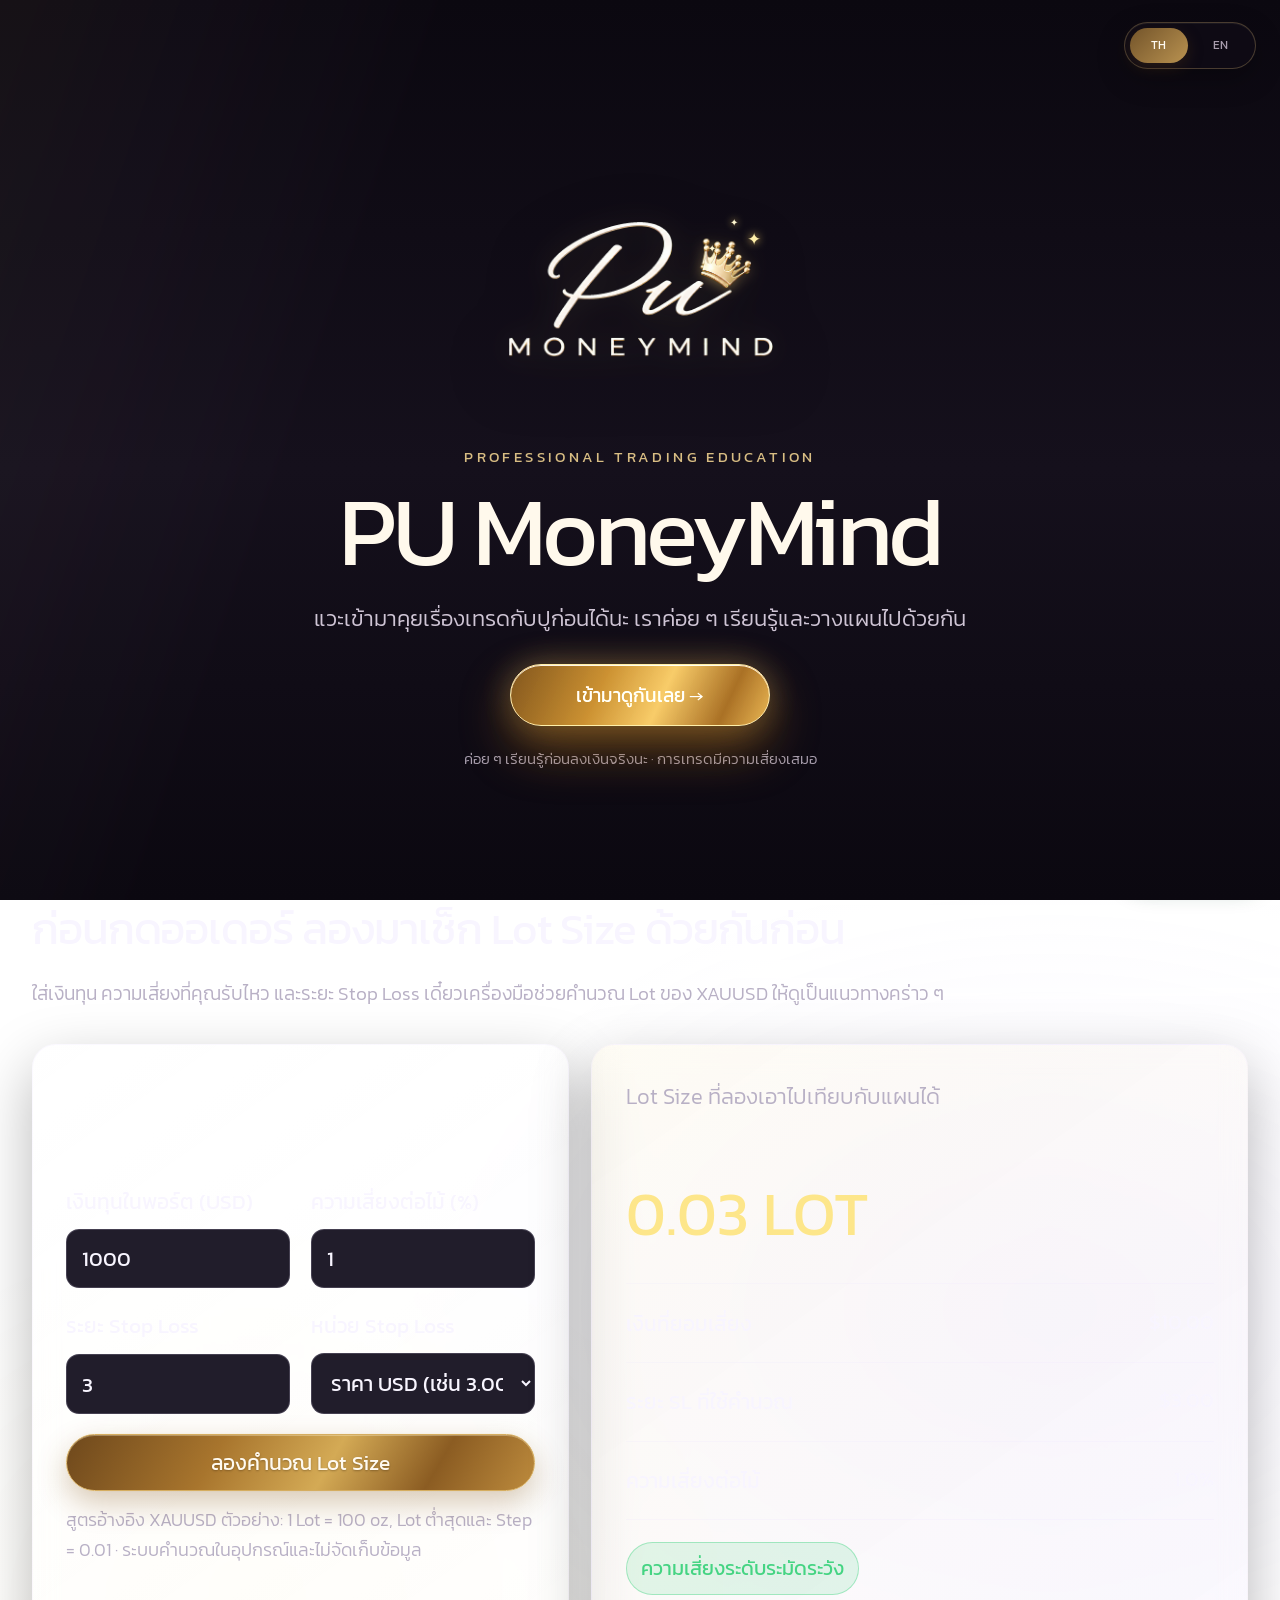
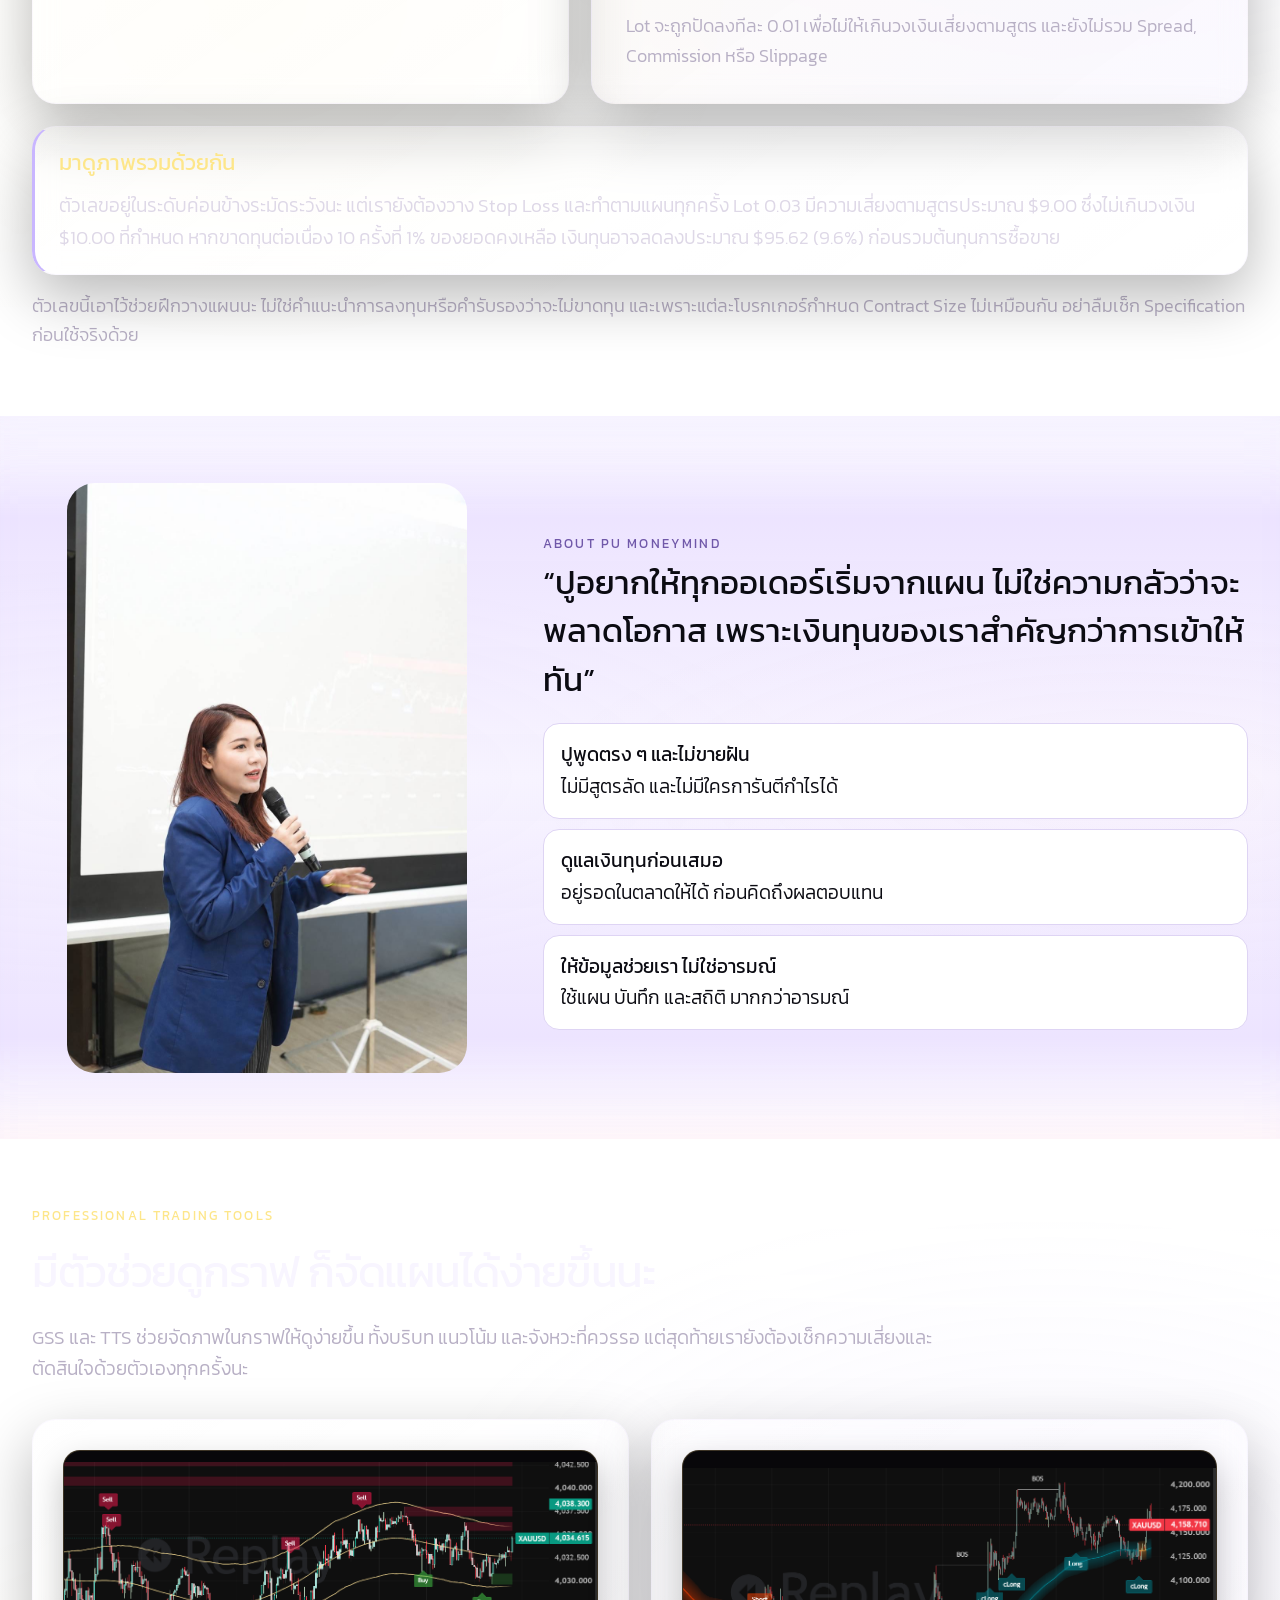
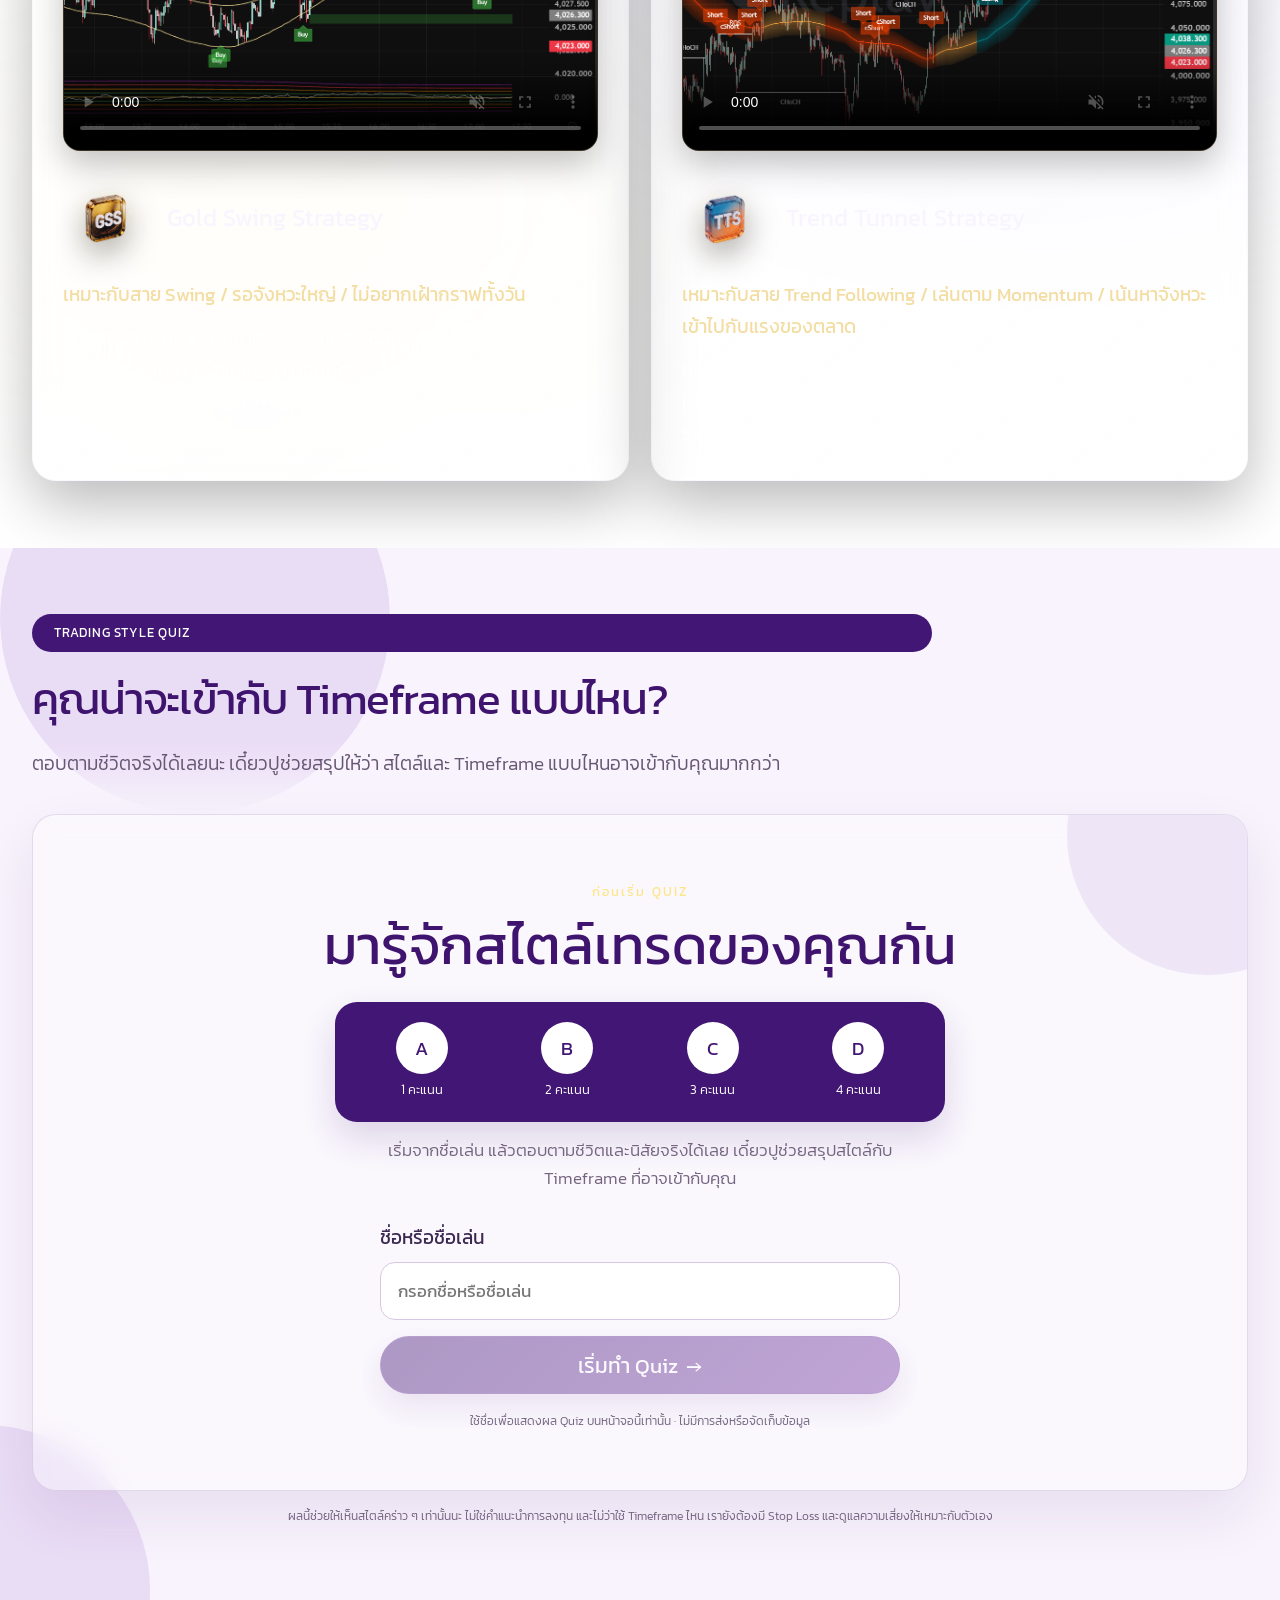
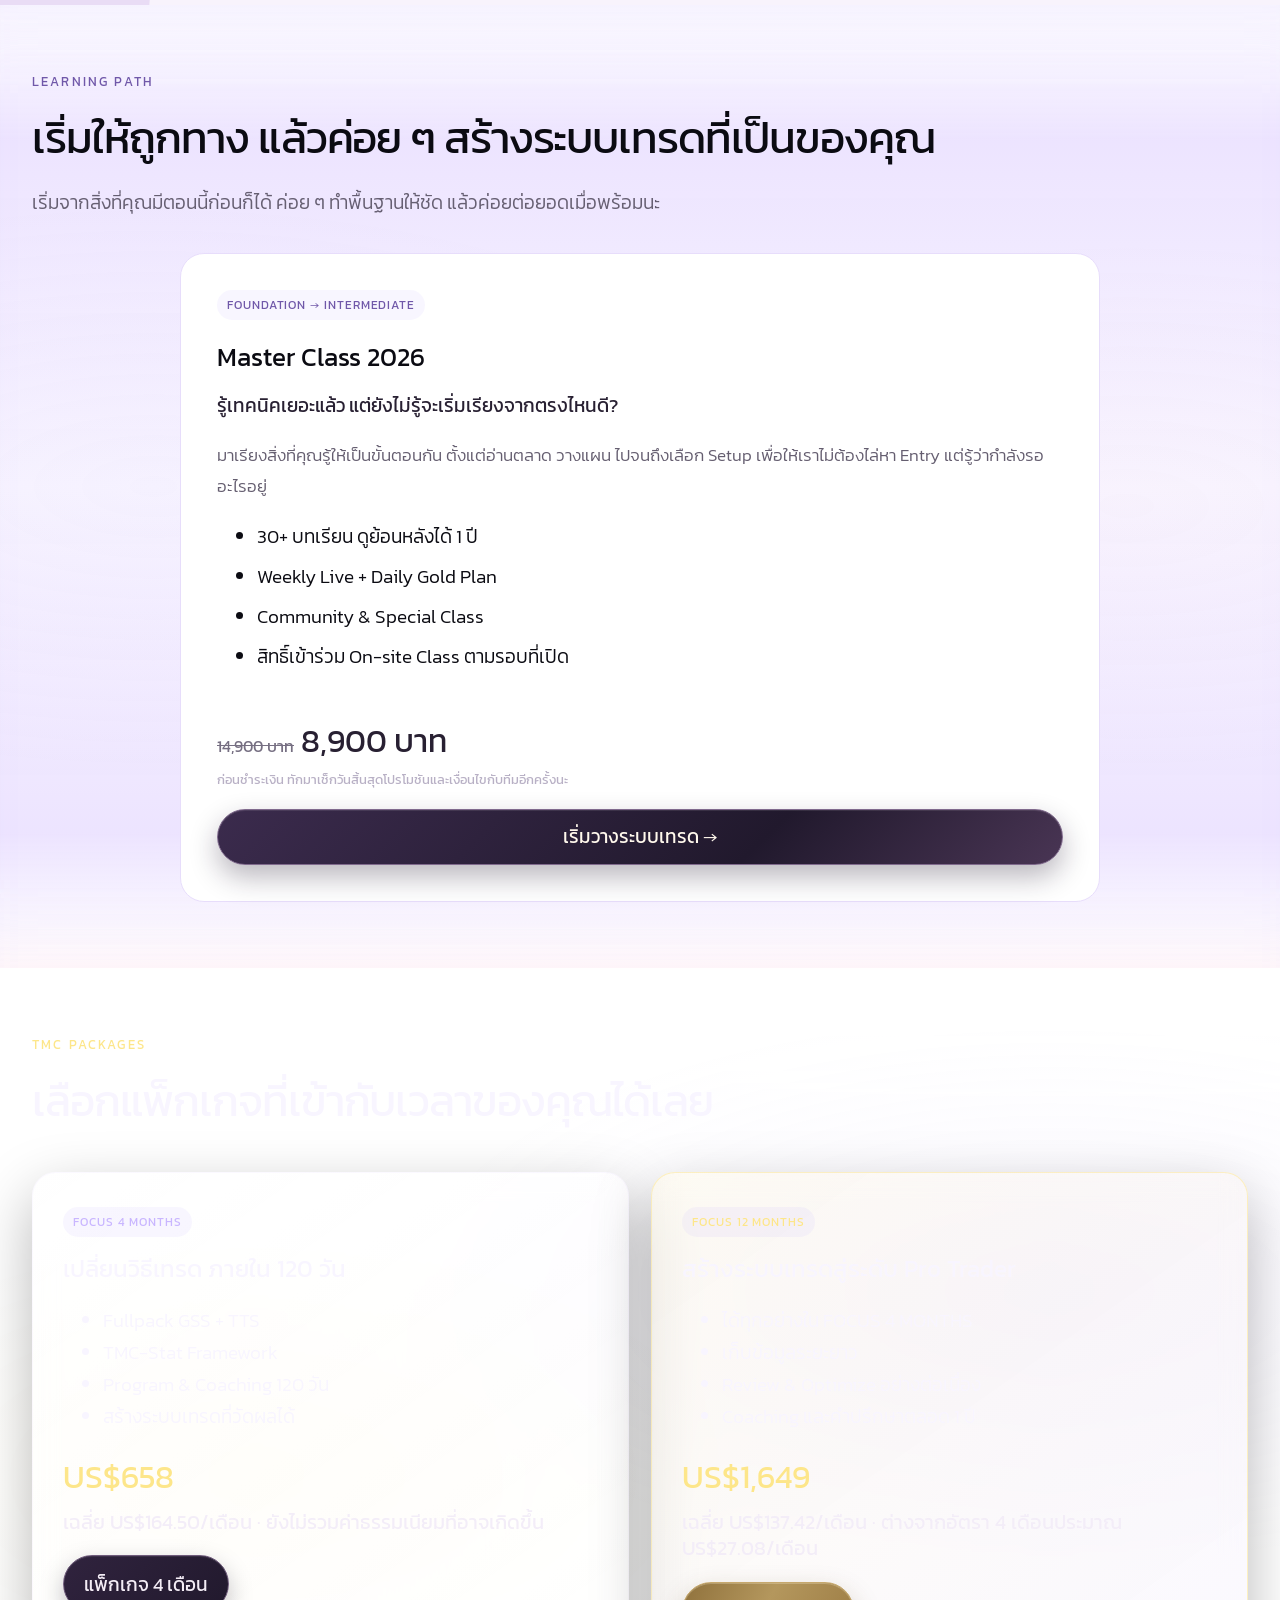
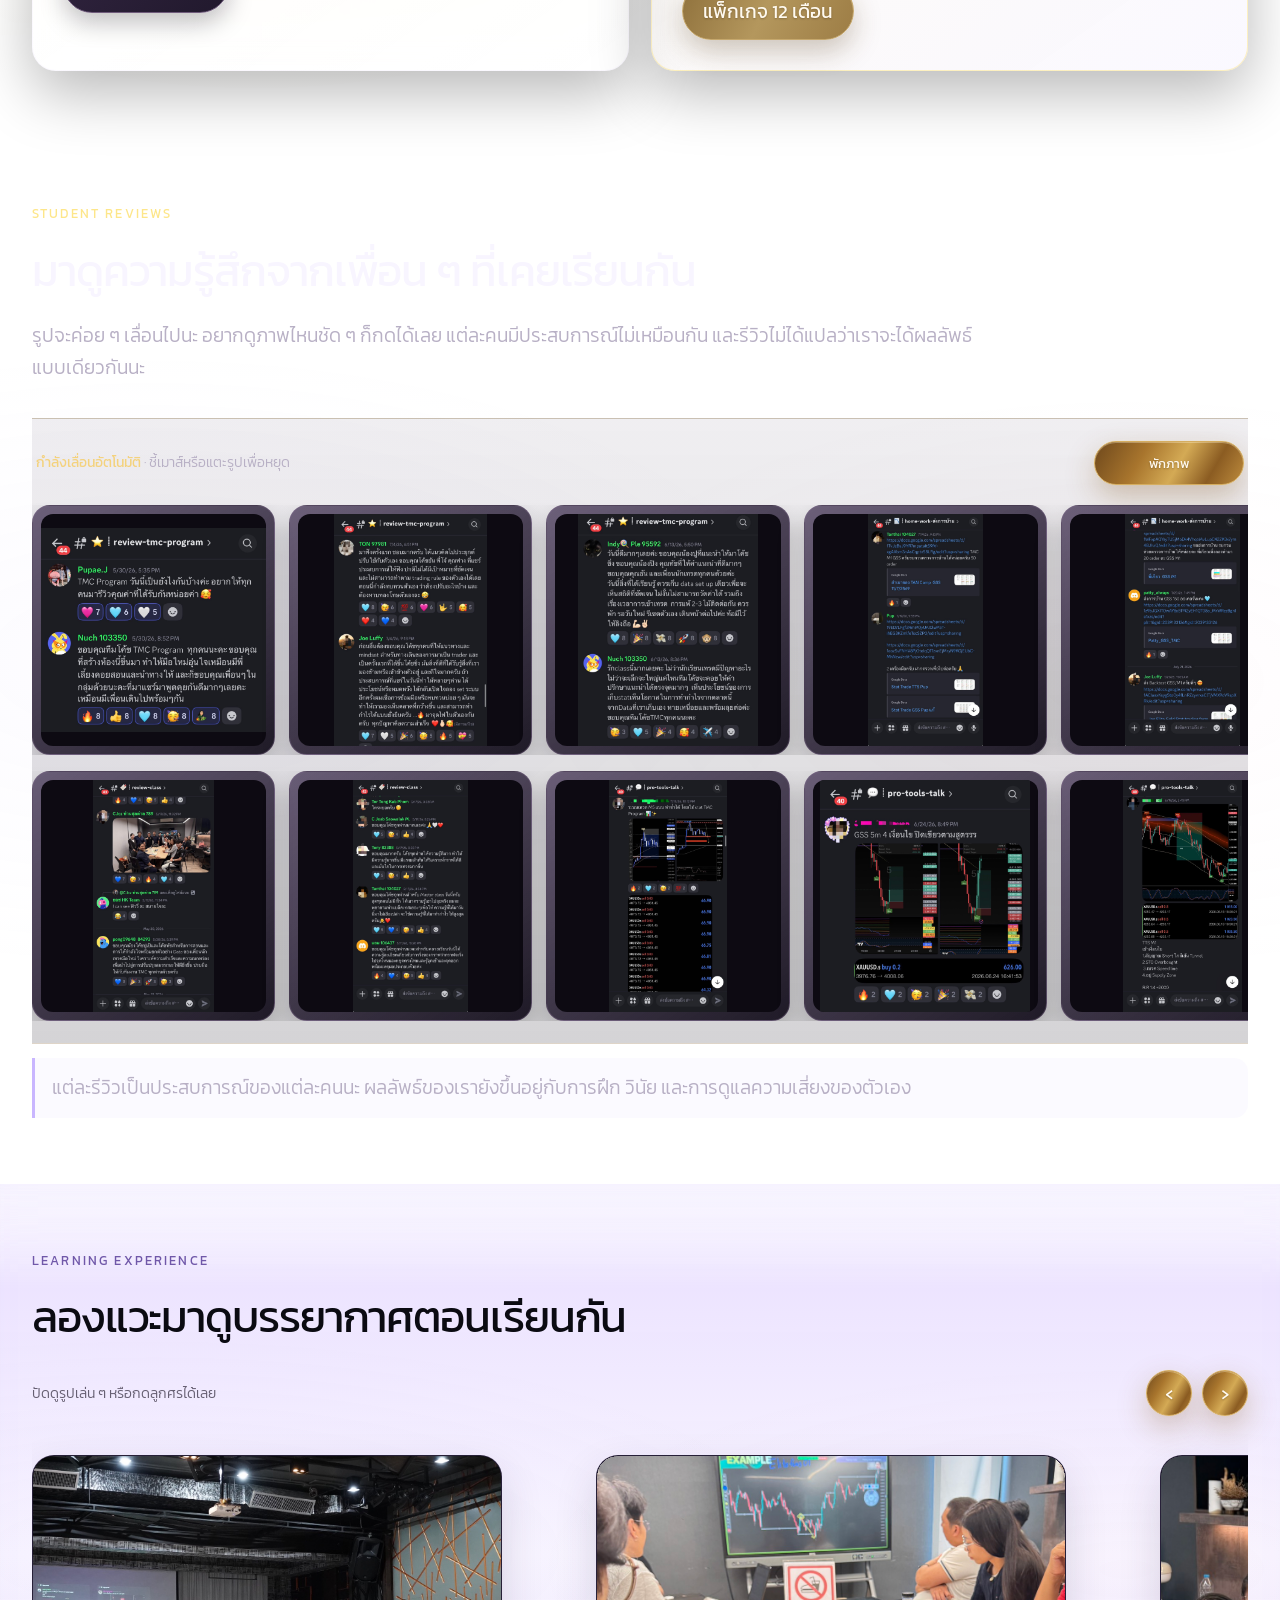
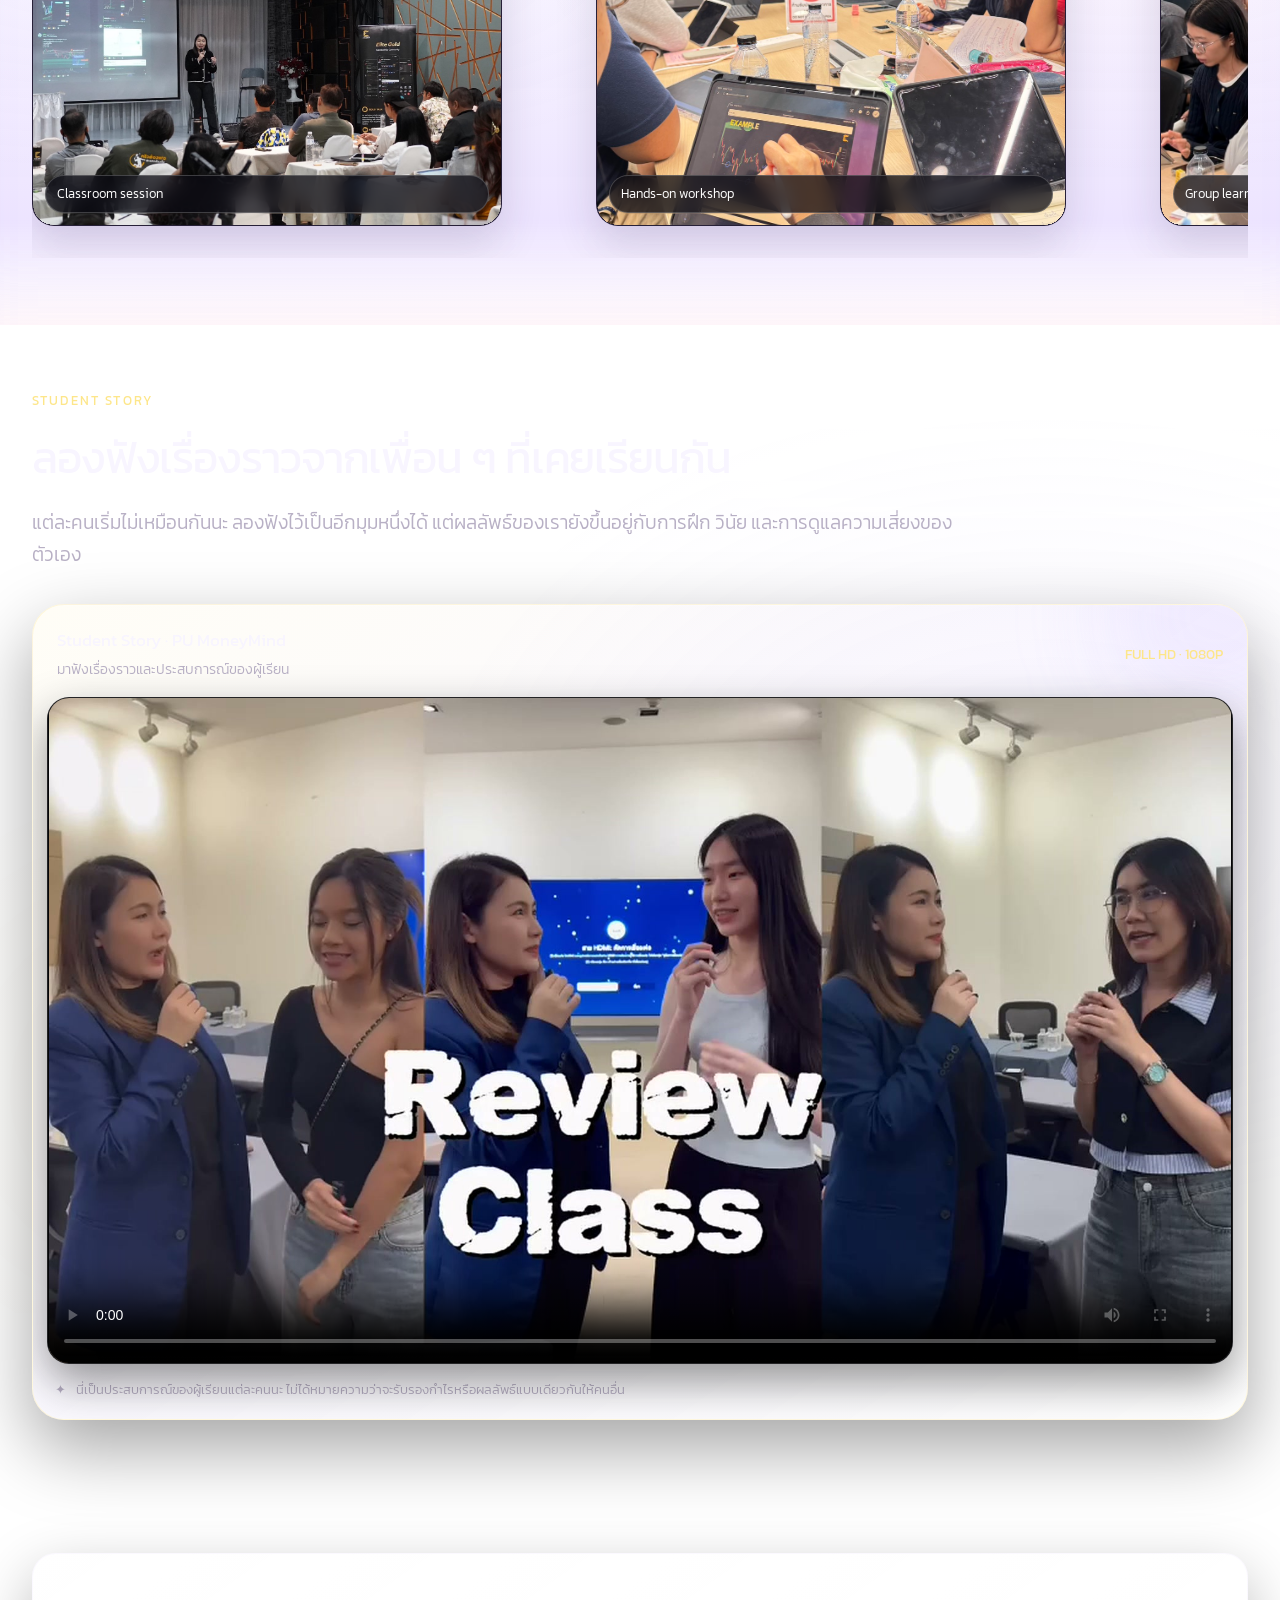
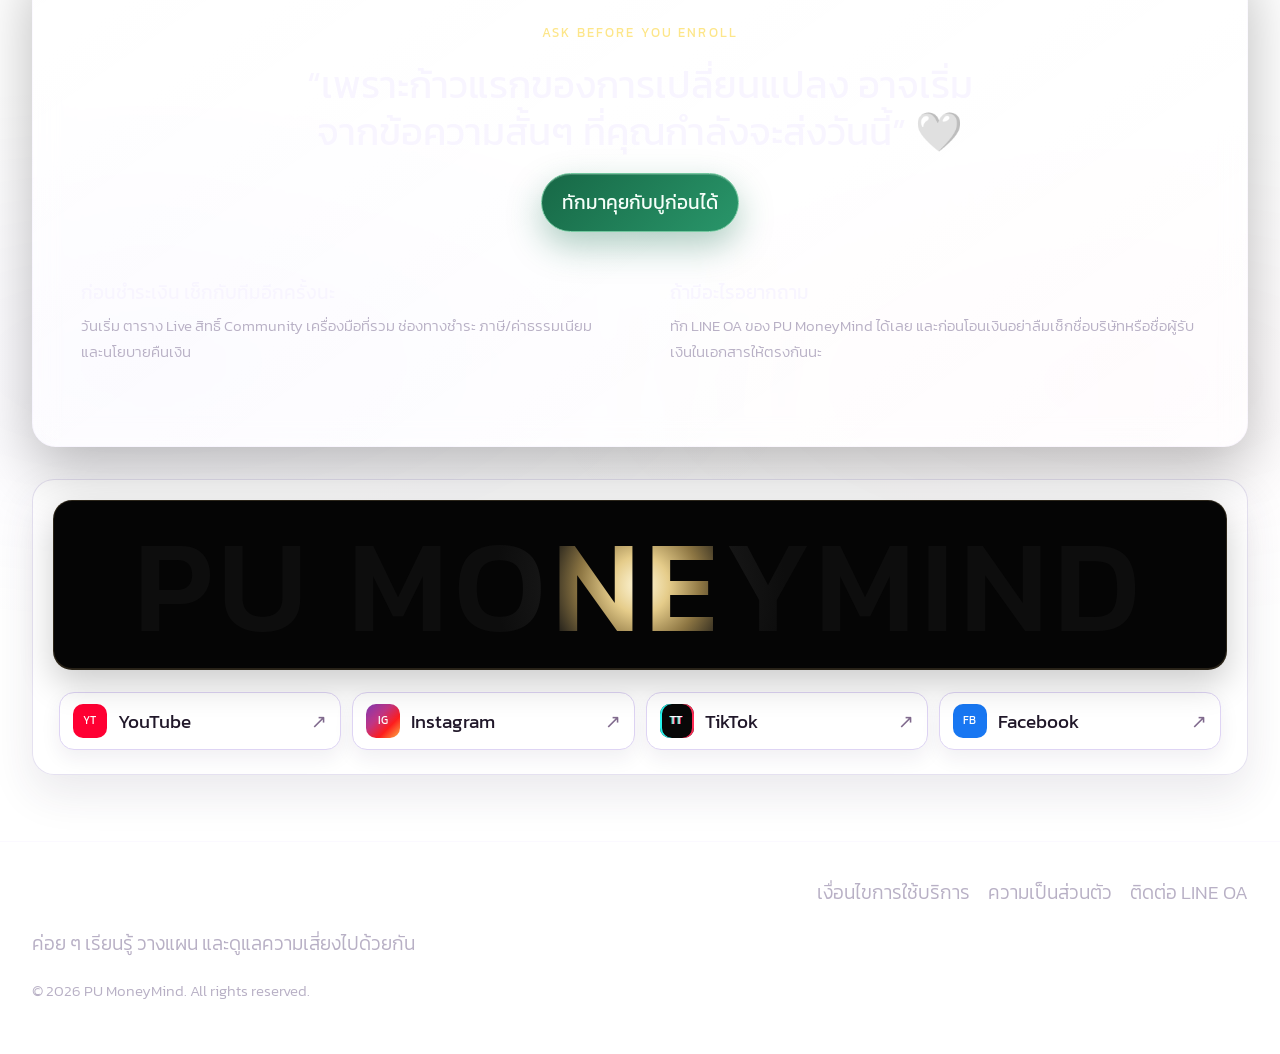
==== commit 9f324987: "Configure primary domain SEO for pumoneymind.com" ====
--- a/index.html
+++ b/index.html
@@ -4,21 +4,27 @@
   <meta charset="utf-8">
   <meta name="viewport" content="width=device-width,initial-scale=1,viewport-fit=cover">
   <title>PU MoneyMind | เรียนเทรดอย่างเป็นระบบและเข้าใจความเสี่ยง</title>
-  <meta name="description" content="เรียนรู้การวางแผน การบริหารความเสี่ยง และการเก็บสถิติ ผ่าน Master Class, TMC, Live Coaching และ Community ของ PU MoneyMind">
+  <meta name="description" content="PU MoneyMind (pumoneymind) แหล่งเรียนรู้การเทรดอย่างเป็นระบบ เน้นการวางแผน บริหารความเสี่ยง เก็บสถิติ พร้อม Master Class, TMC และ Community">
+  <meta name="author" content="PU MoneyMind">
+  <meta name="keywords" content="pumoneymind, PU MoneyMind, เรียนเทรด, บริหารความเสี่ยง, วางแผนเทรด, Forex, XAUUSD, TMC">
   <meta name="theme-color" content="#0B0B12">
   <meta name="robots" content="index,follow,max-image-preview:large">
-  <link rel="canonical" href="https://pm1016-code.github.io/Pu-MoneyMind-Ver-3/">
-  <link rel="alternate" hreflang="th" href="https://pm1016-code.github.io/Pu-MoneyMind-Ver-3/">
-  <link rel="alternate" hreflang="en" href="https://pm1016-code.github.io/Pu-MoneyMind-Ver-3/en.html">
-  <link rel="alternate" hreflang="x-default" href="https://pm1016-code.github.io/Pu-MoneyMind-Ver-3/">
+  <link rel="canonical" href="https://pumoneymind.com/">
+  <link rel="alternate" hreflang="th" href="https://pumoneymind.com/">
+  <link rel="alternate" hreflang="en" href="https://pumoneymind.com/en.html">
+  <link rel="alternate" hreflang="x-default" href="https://pumoneymind.com/">
   <meta property="og:type" content="website">
   <meta property="og:locale" content="th_TH">
   <meta property="og:site_name" content="PU MoneyMind">
   <meta property="og:title" content="PU MoneyMind | ยังเปิดกราฟแล้วไม่รู้จะเริ่มตรงไหนอยู่ไหม? เริ่มวางแผนอย่างเป็นระบบ">
   <meta property="og:description" content="การศึกษาเรื่องการเทรดแบบ risk-first: วางแผน บริหารความเสี่ยง เก็บสถิติ และพัฒนาด้วย Coaching">
-  <meta property="og:url" content="https://pm1016-code.github.io/Pu-MoneyMind-Ver-3/">
-  <meta property="og:image" content="https://pm1016-code.github.io/Pu-MoneyMind-Ver-3/assets/hero-real-coaching.jpg">
+  <meta property="og:url" content="https://pumoneymind.com/">
+  <meta property="og:image" content="https://pumoneymind.com/assets/hero-real-coaching.jpg">
+  <meta property="og:image:alt" content="PU MoneyMind การเรียนรู้การเทรดแบบมีแผนและเข้าใจความเสี่ยง">
   <meta name="twitter:card" content="summary_large_image">
+  <meta name="twitter:title" content="PU MoneyMind | เรียนเทรดอย่างเป็นระบบและเข้าใจความเสี่ยง">
+  <meta name="twitter:description" content="เรียนรู้การวางแผน บริหารความเสี่ยง และเก็บสถิติ กับ PU MoneyMind">
+  <meta name="twitter:image" content="https://pumoneymind.com/assets/hero-real-coaching.jpg">
   <link rel="icon" href="assets/logo-pu-moneymind-transparent.png" type="image/png">
   <link rel="preconnect" href="https://fonts.googleapis.com">
   <link rel="preconnect" href="https://fonts.gstatic.com" crossorigin>
@@ -154,7 +160,7 @@
     @media(prefers-reduced-motion:reduce){.experience{scroll-behavior:auto}.experience-slide img{will-change:auto;transition:none}.experience-slide:hover img,.experience-slide:active img{transform:none;filter:none}}
   </style>
   <script type="application/ld+json">
-  {"@context":"https://schema.org","@graph":[{"@type":"Organization","name":"PU MoneyMind","url":"https://pm1016-code.github.io/Pu-MoneyMind-Ver-3/","logo":"https://pm1016-code.github.io/Pu-MoneyMind-Ver-3/assets/logo-pu-moneymind-transparent.png"},{"@type":"Course","name":"Master Class 2026","description":"หลักสูตรพื้นฐานด้านแนวคิด การวางแผน การอ่านกราฟ การบริหารความเสี่ยง และการฝึกใช้งานจริง","provider":{"@type":"Organization","name":"PU MoneyMind"}},{"@type":"Course","name":"TMC — Tools Mastery Coaching","description":"โปรแกรม Coaching สำหรับผู้มีพื้นฐาน เน้นการใช้เครื่องมือ การเก็บสถิติ และการพัฒนาระบบจากข้อมูล","provider":{"@type":"Organization","name":"PU MoneyMind"}}]}
+  {"@context":"https://schema.org","@graph":[{"@type":"Organization","@id":"https://pumoneymind.com/#organization","name":"PU MoneyMind","alternateName":["pumoneymind","Pu MoneyMind"],"url":"https://pumoneymind.com/","logo":"https://pumoneymind.com/assets/logo-pu-moneymind-transparent.png","sameAs":["https://www.youtube.com/@pumoneymind","https://www.instagram.com/pu.moneymind","https://www.tiktok.com/@pupae.stories"]},{"@type":"WebSite","@id":"https://pumoneymind.com/#website","name":"PU MoneyMind","alternateName":"pumoneymind","url":"https://pumoneymind.com/","inLanguage":["th","en"],"publisher":{"@id":"https://pumoneymind.com/#organization"}},{"@type":"Course","name":"Master Class 2026","description":"หลักสูตรพื้นฐานด้านแนวคิด การวางแผน การอ่านกราฟ การบริหารความเสี่ยง และการฝึกใช้งานจริง","provider":{"@id":"https://pumoneymind.com/#organization"}},{"@type":"Course","name":"TMC — Tools Mastery Coaching","description":"โปรแกรม Coaching สำหรับผู้มีพื้นฐาน เน้นการใช้เครื่องมือ การเก็บสถิติ และการพัฒนาระบบจากข้อมูล","provider":{"@id":"https://pumoneymind.com/#organization"}}]}
   </script>
   <style>
     /* Educational risk and position-size self-check */
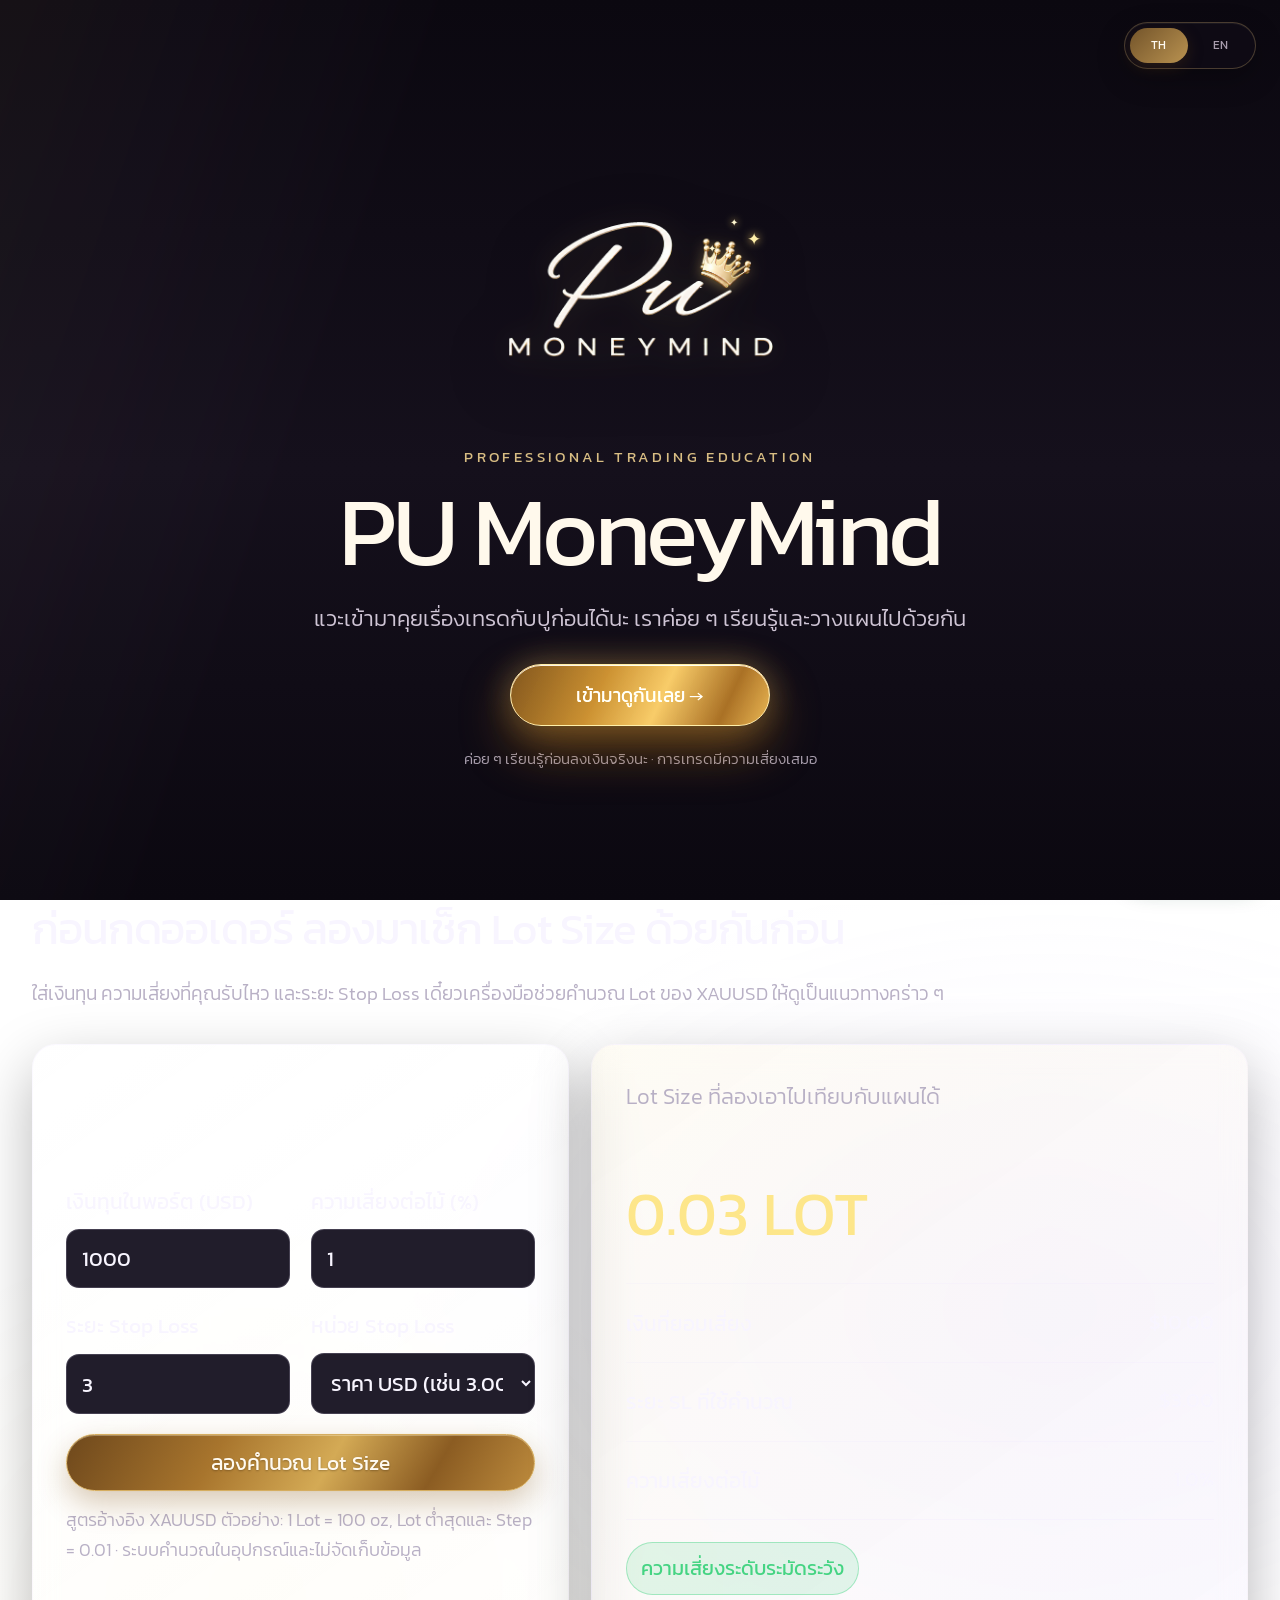
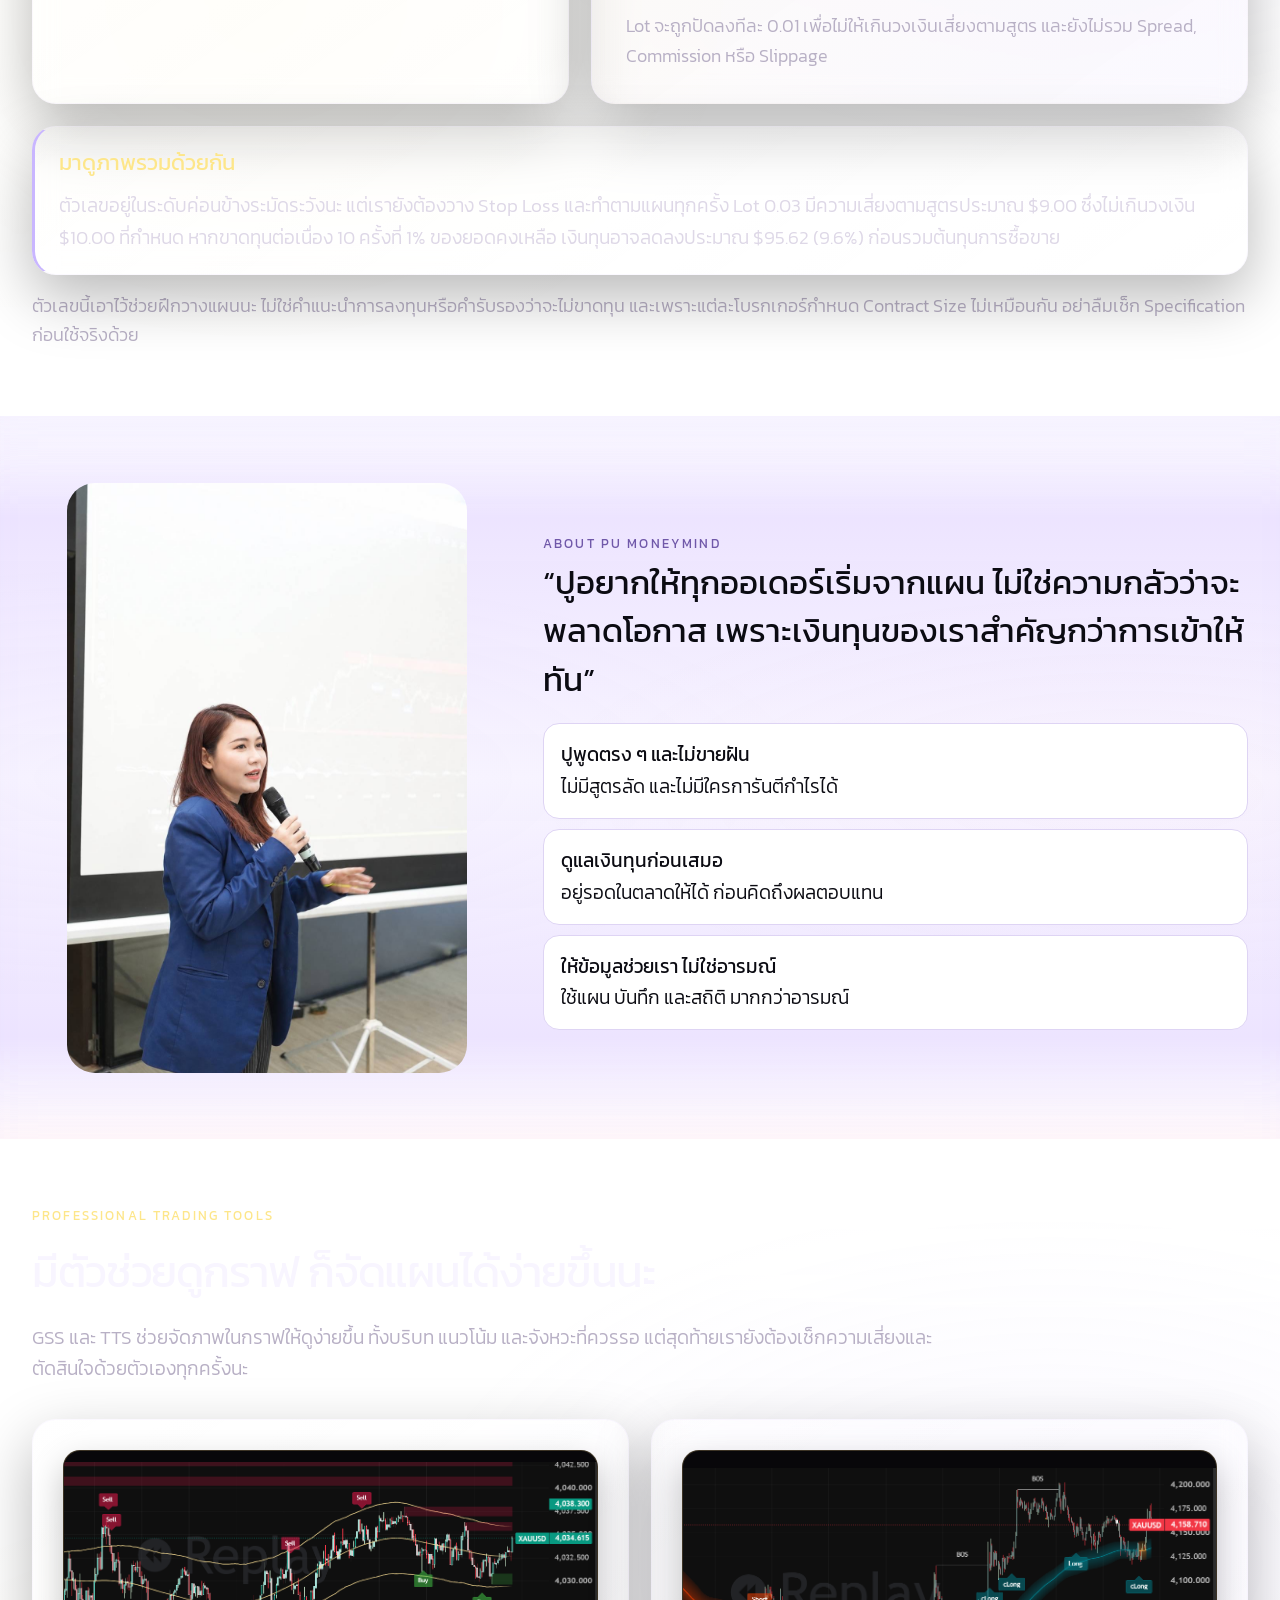
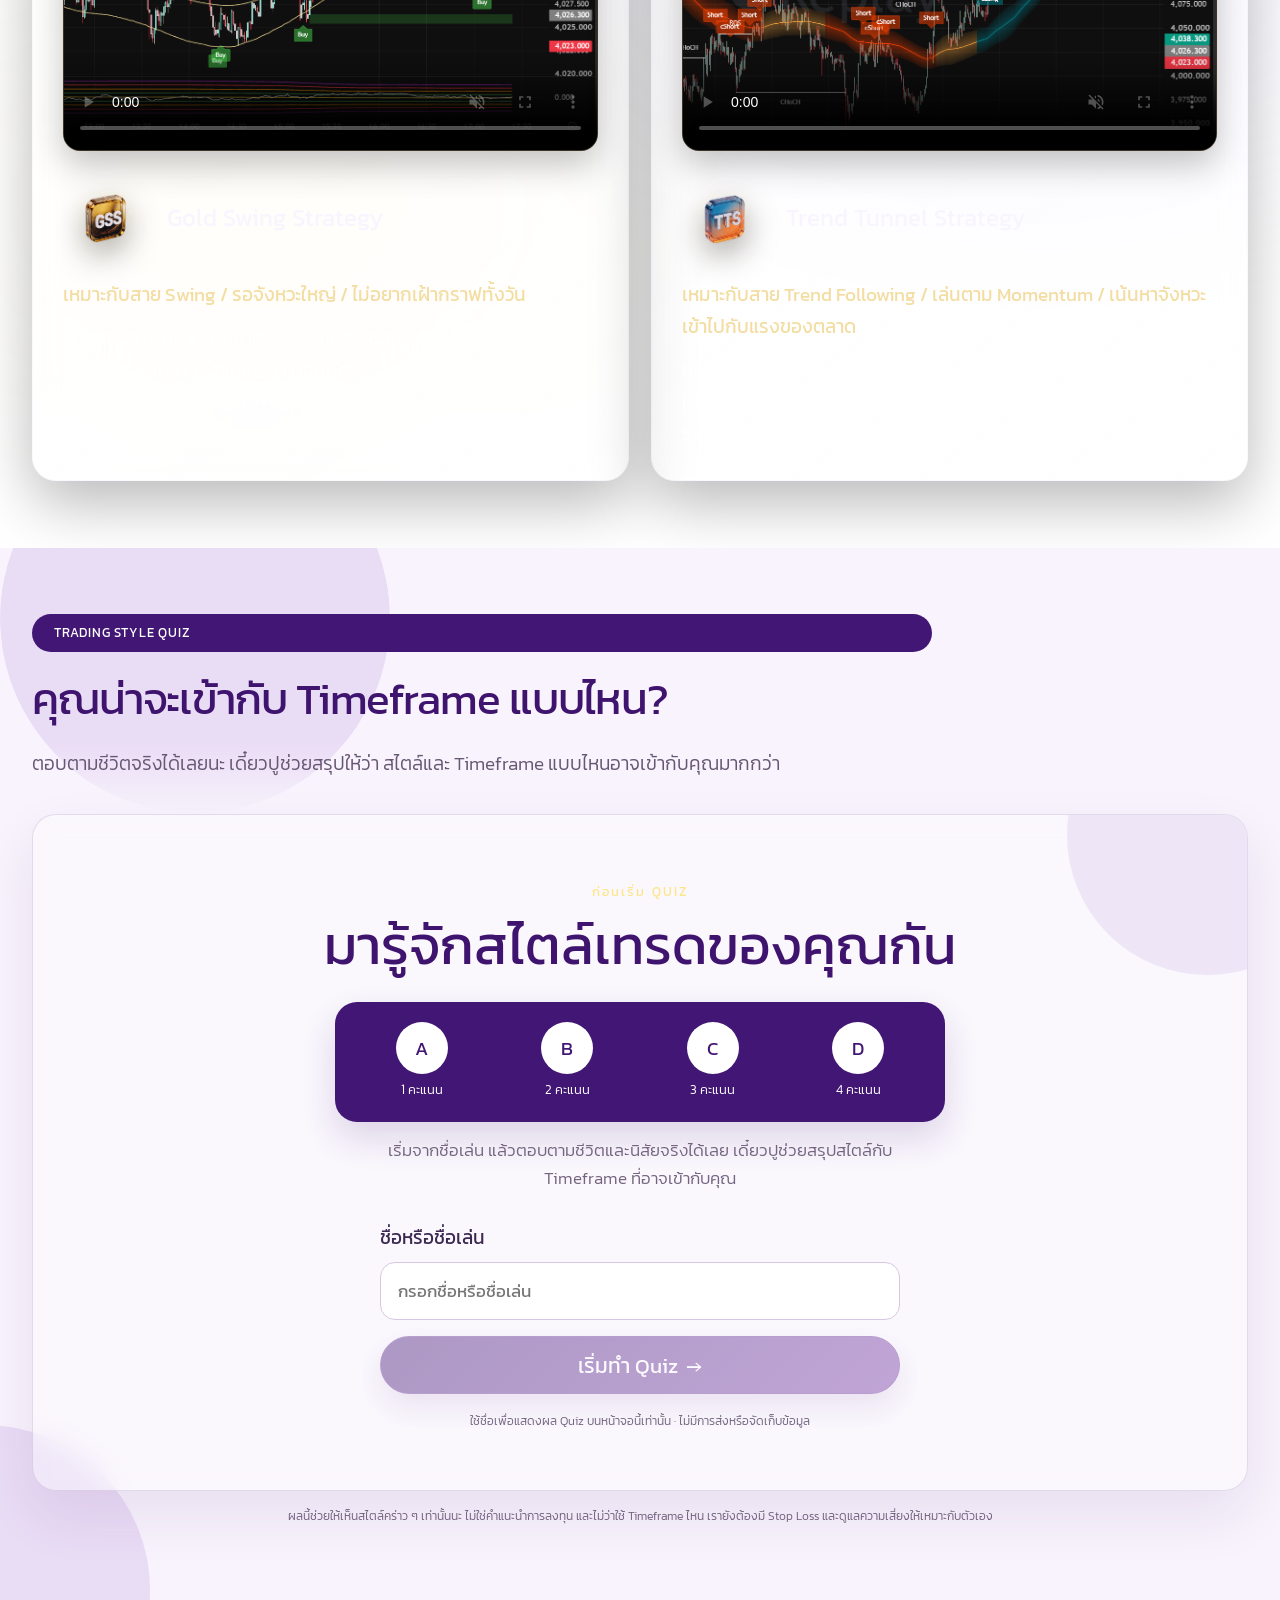
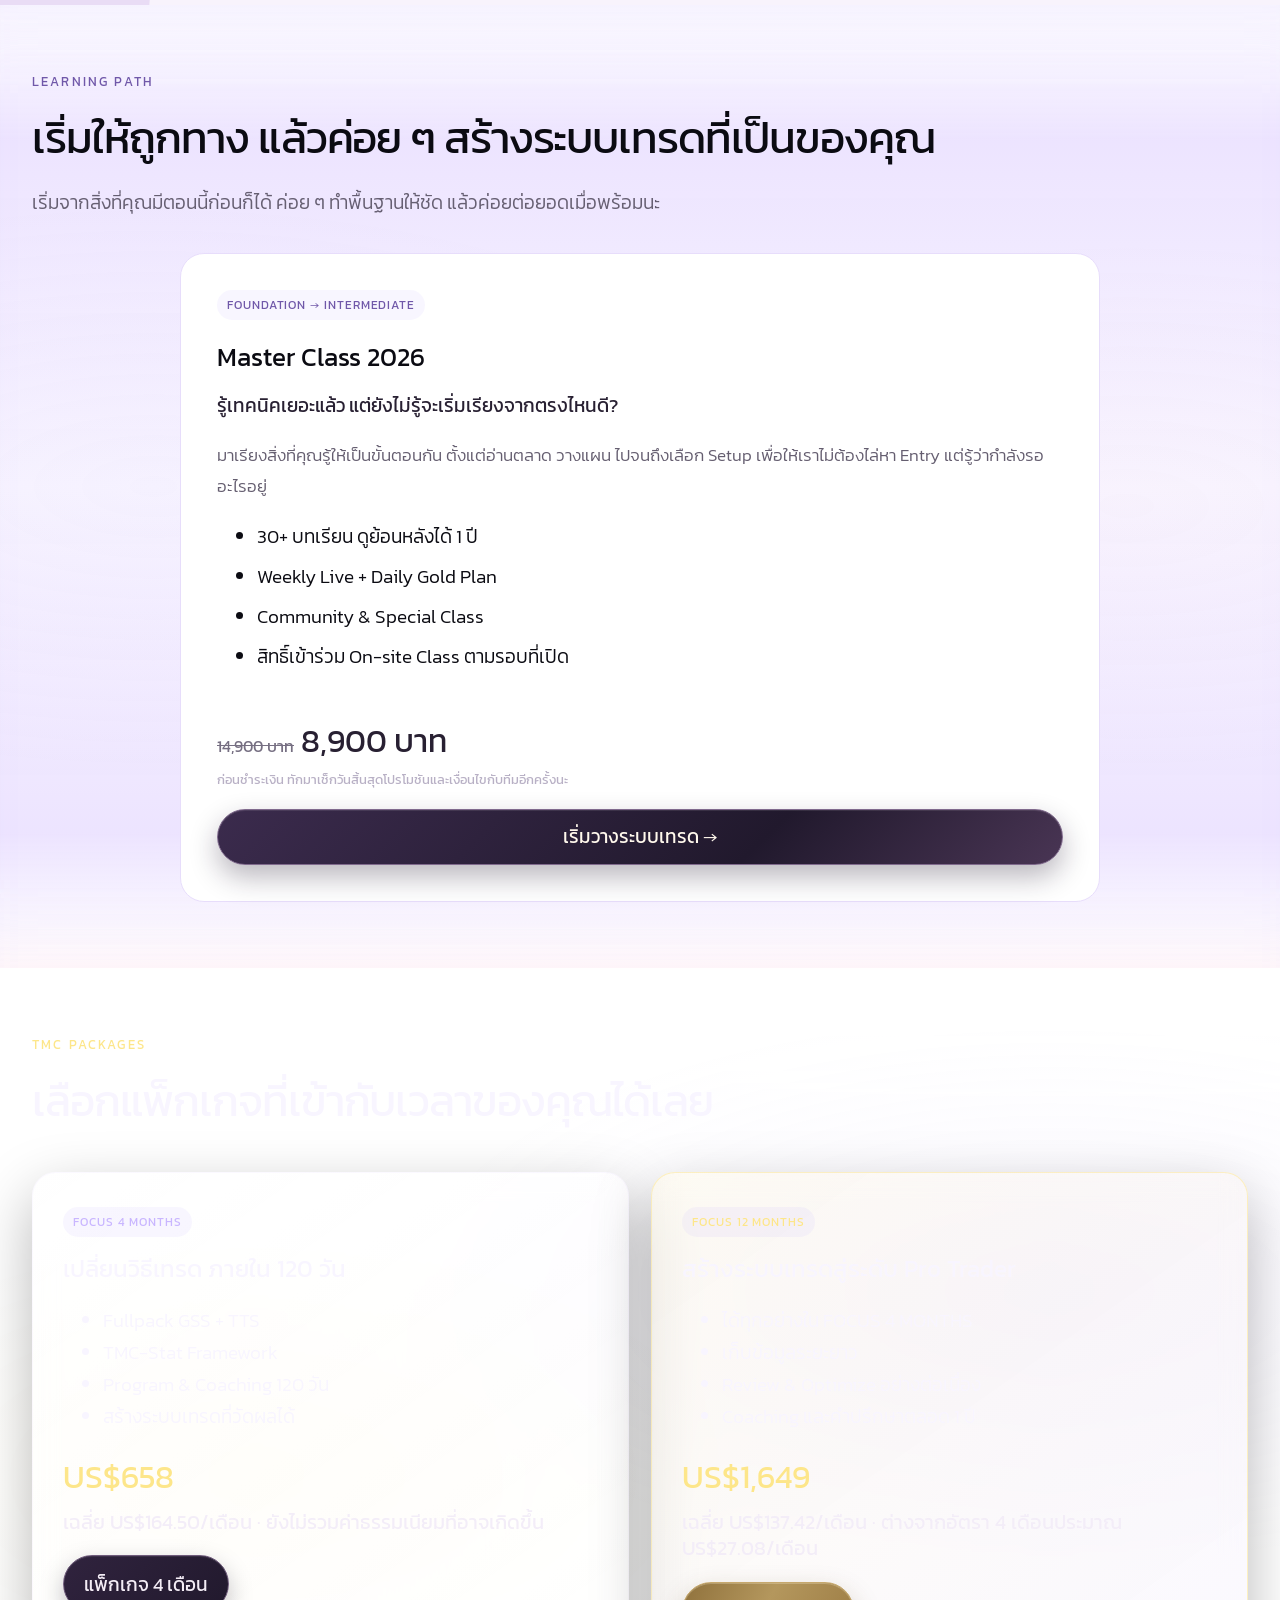
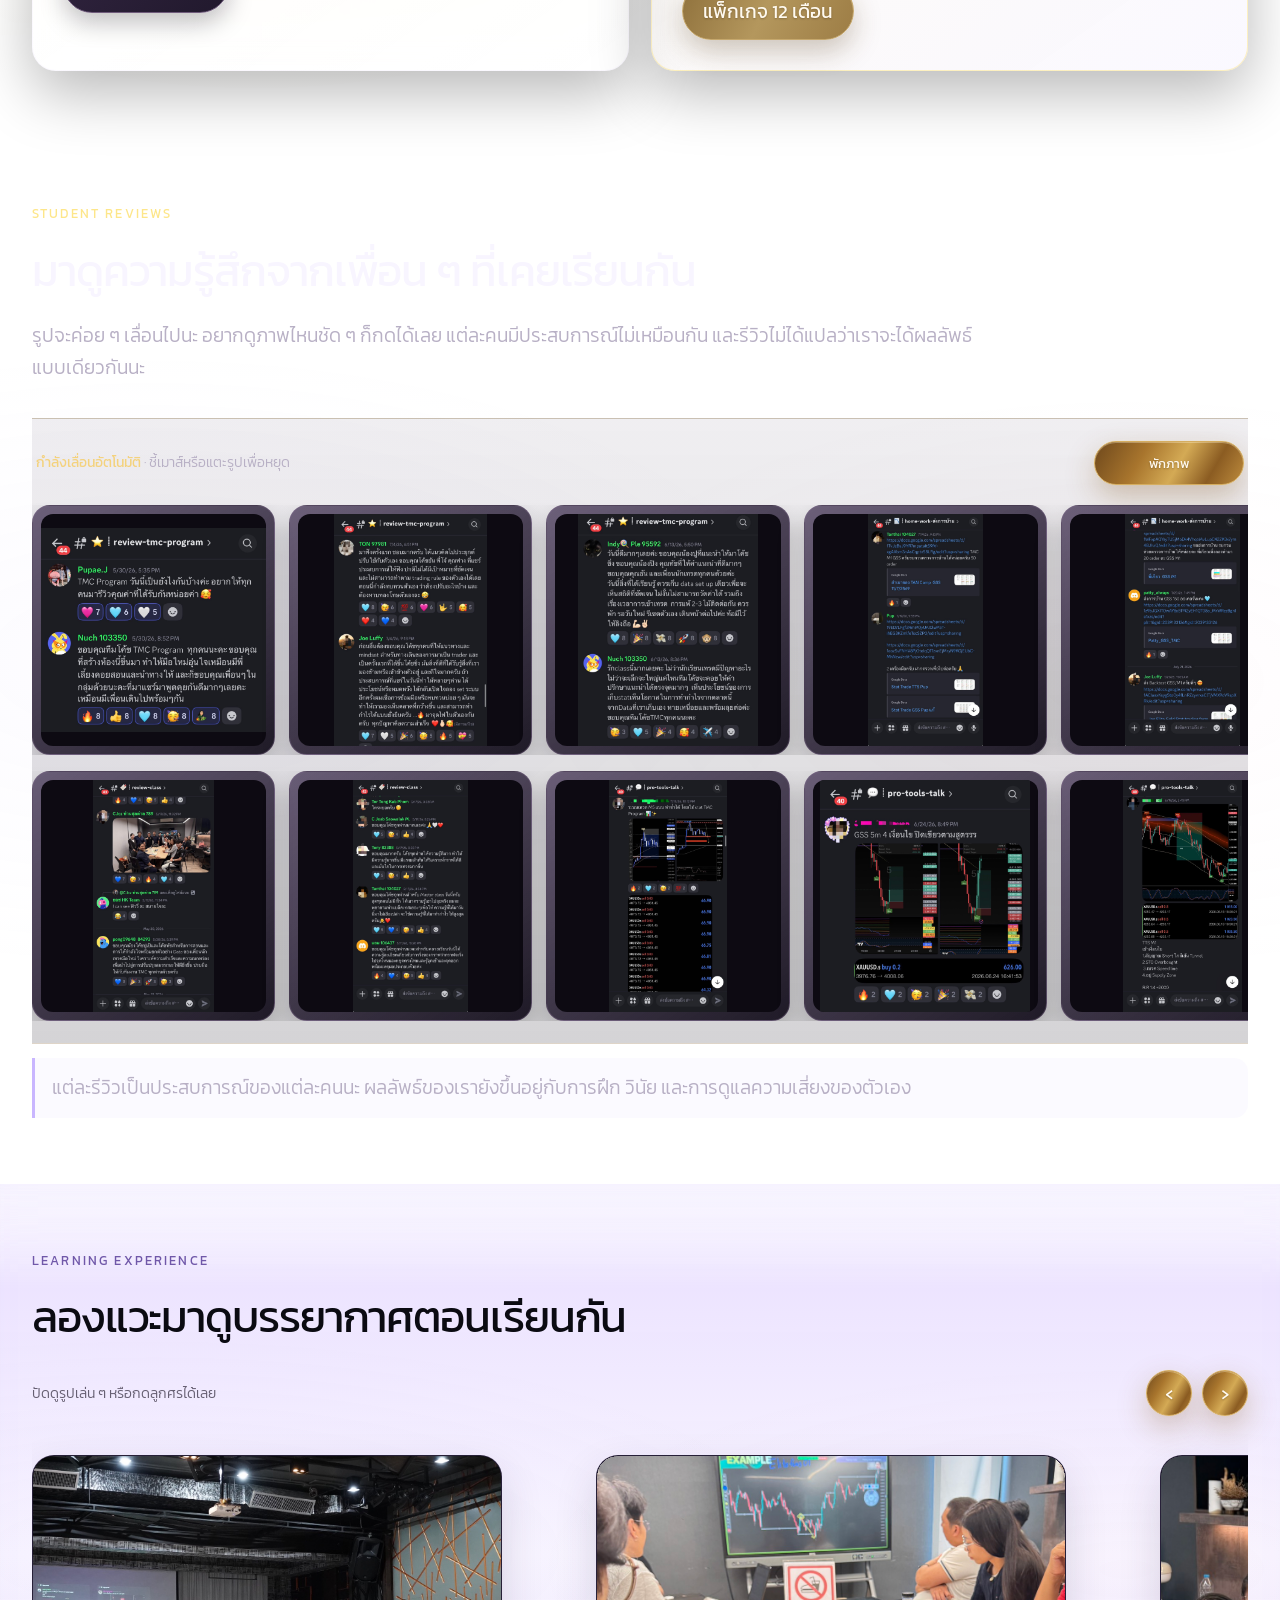
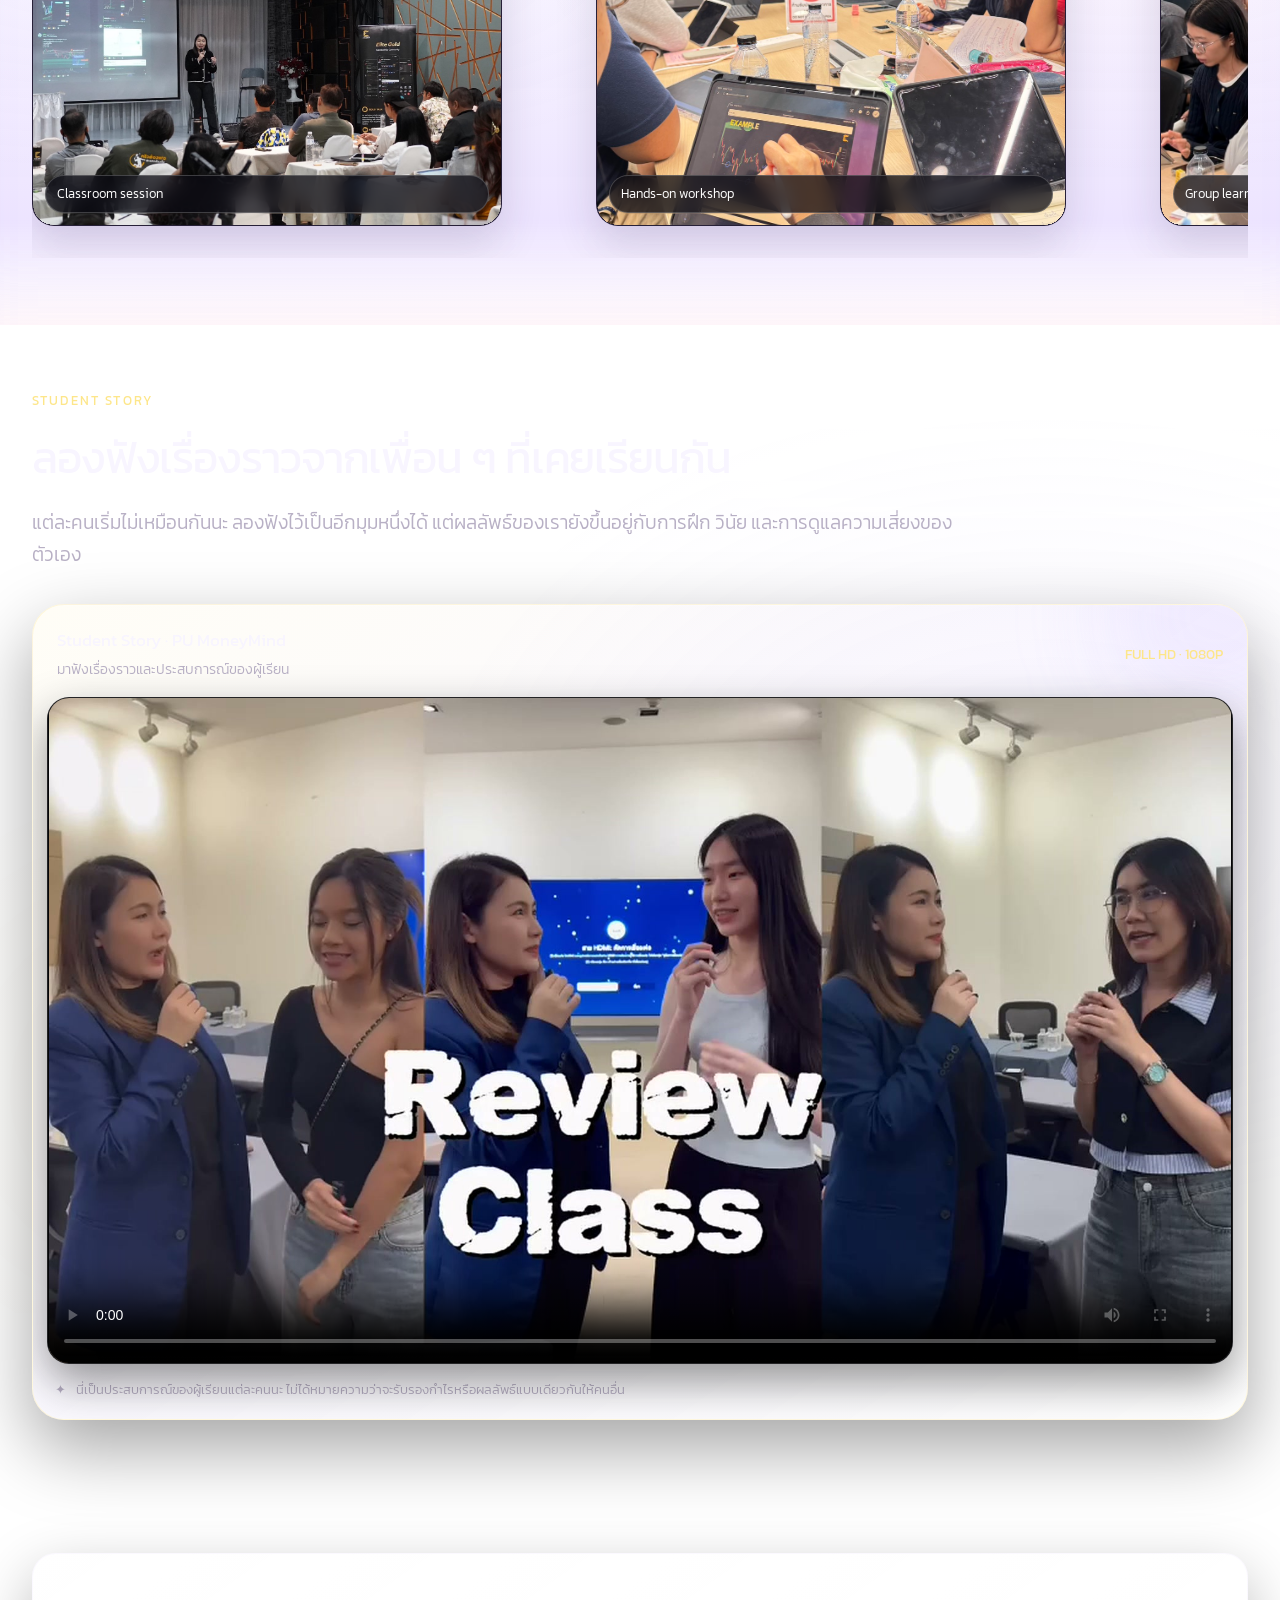
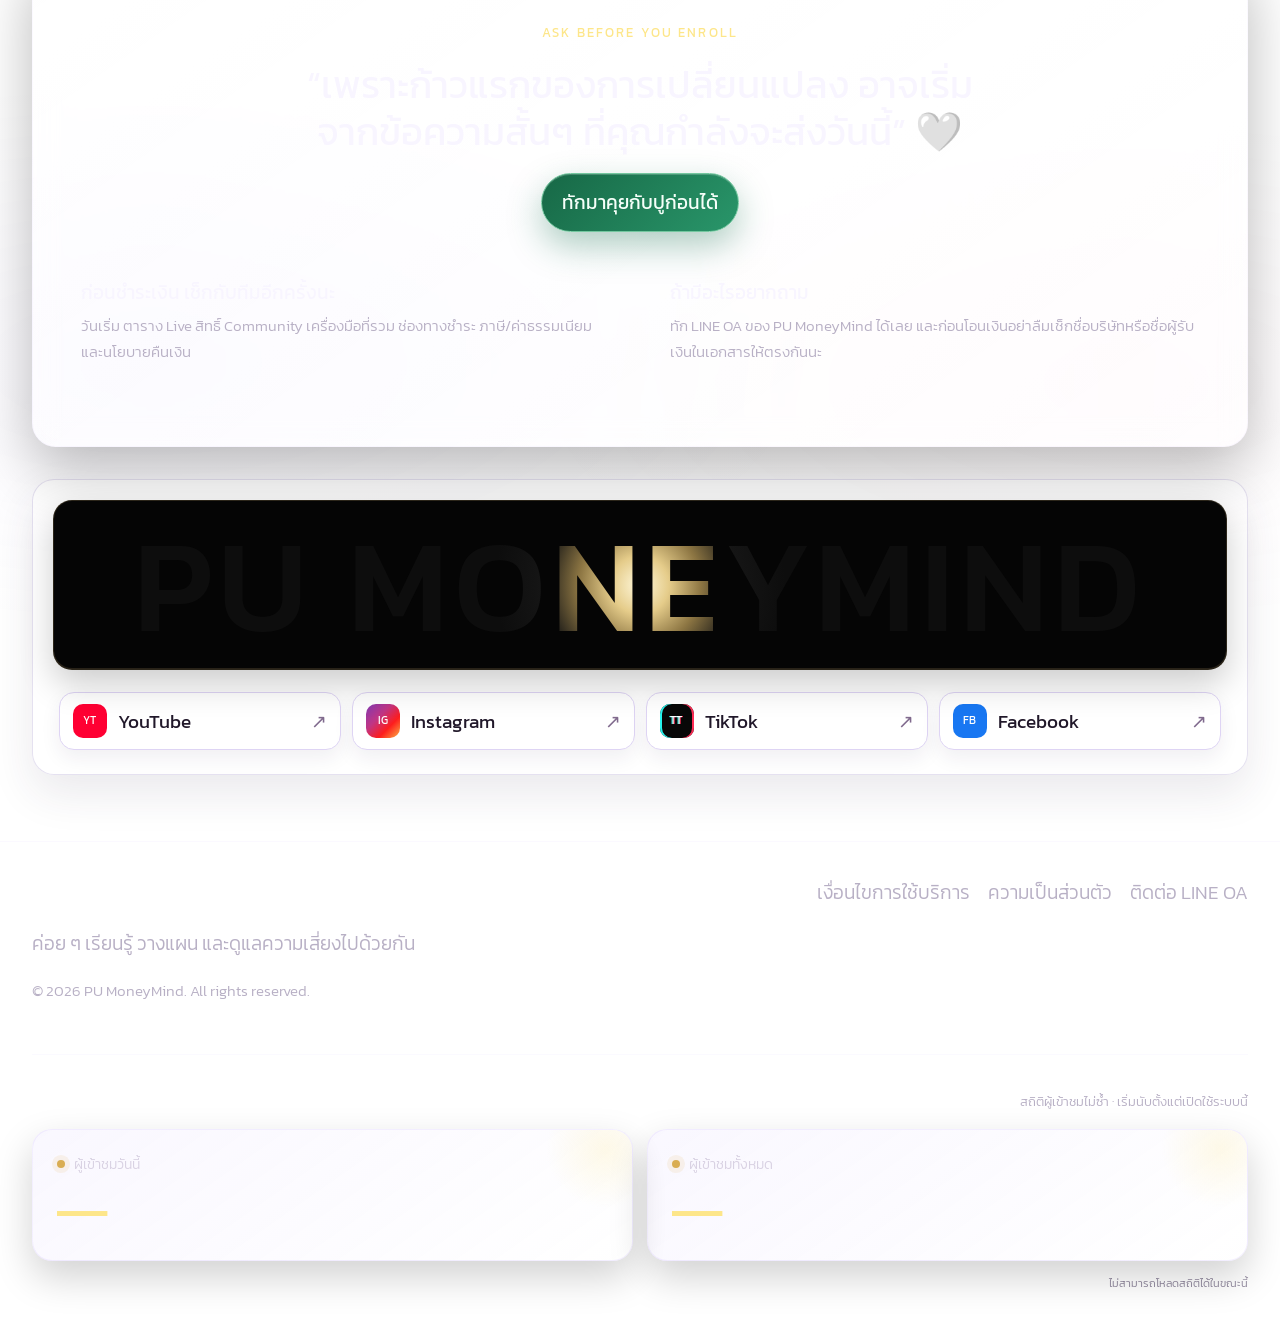
==== commit 05aff853: "Add daily and total visitor counters" ====
--- a/index.html
+++ b/index.html
@@ -54,7 +54,7 @@
     .welcome-note{margin-top:17px;color:#aaa0b0}
     .btn,.review-nav,.experience-arrow,.tab,.tf-start,.tf-back,.tf-restart,.risk-help-cta,.line-qr-direct{border-color:#d5ad60;background:linear-gradient(120deg,#6e481c 0%,#a8752d 32%,#d4aa55 56%,#8b5c22 78%,#bd8b3d 100%);color:#fffaf0;box-shadow:0 12px 30px rgba(126,78,20,.3),0 0 0 1px rgba(255,229,166,.09),inset 0 1px rgba(255,247,218,.34);text-shadow:0 1px 2px rgba(42,25,7,.32)}
     .btn:hover,.review-nav:hover,.experience-arrow:hover,.tab:hover,.tf-start:hover,.tf-back:hover,.tf-restart:hover,.risk-help-cta:hover,.line-qr-direct:hover{border-color:#f0d28b;background:linear-gradient(120deg,#8a5a20 0%,#c08c39 35%,#ebc873 58%,#a36d26 82%,#d2a34e 100%);color:#fffdf5;filter:brightness(1.06);box-shadow:0 17px 38px rgba(145,89,20,.4),0 0 22px rgba(227,187,101,.24),inset 0 1px rgba(255,255,255,.48)}
-    .navlinks a{font-size:clamp(.98rem,.18vw + .95rem,1.08rem)}
+    .navlinks a{font-size:clamp(.9rem,.14vw + .87rem,.98rem)}
     .navlinks a:hover,.navlinks a:focus-visible{border-color:#d7ae5b;background:linear-gradient(135deg,#795022,#a97833);color:#fffaf0}
     #timeframe-quiz .tf-option{font-size:clamp(1.05rem,.35vw + 1rem,1.18rem)}
     #timeframe-quiz .tf-option:hover,#timeframe-quiz .tf-option:focus-visible{background:#fffaf0;color:#3f146e;border-color:#d3a84e}
@@ -567,13 +567,13 @@
     .navin>.brand{grid-area:brand;align-self:center}
     .navin>.lang-switch{grid-area:language;justify-self:end;align-self:center}
     .navin>.gold-cta{grid-area:cta;align-self:center}
-    .navlinks{grid-area:sections;display:flex;justify-content:center;width:100%;gap:7px;padding:2px;overflow-x:auto;overscroll-behavior-inline:contain;scroll-snap-type:x proximity;scrollbar-width:none}
+    .navlinks{grid-area:sections;display:flex;justify-content:flex-start;width:100%;gap:6px;padding:2px;overflow-x:auto;overscroll-behavior-inline:contain;scroll-snap-type:x proximity;scrollbar-width:none}
     .navlinks::-webkit-scrollbar{display:none}
     .navlinks::-webkit-scrollbar{height:4px}.navlinks::-webkit-scrollbar-track{background:transparent}.navlinks::-webkit-scrollbar-thumb{border-radius:99px;background:rgba(198,168,109,.48)}
-    .navlinks a{flex:0 0 auto;scroll-snap-align:start;padding:8px 12px;border:1px solid rgba(231,221,251,.15);border-radius:999px;background:rgba(255,255,255,.035);color:#d9d2e3;font-size:.88rem;line-height:1.2;white-space:nowrap;transition:color .2s,border-color .2s,background .2s,transform .2s}
+    .navlinks a{flex:0 0 auto;scroll-snap-align:start;padding:7px 10px;border:1px solid rgba(231,221,251,.15);border-radius:999px;background:rgba(255,255,255,.035);color:#d9d2e3;font-size:.76rem;line-height:1.2;white-space:nowrap;transition:color .2s,border-color .2s,background .2s,transform .2s}
     .navlinks a:hover,.navlinks a:focus-visible{color:#fff5d6;border-color:rgba(211,177,94,.58);background:linear-gradient(135deg,rgba(113,76,33,.62),rgba(83,55,113,.48));transform:translateY(-1px);outline:none}
     @media(max-width:1100px){html{scroll-padding-top:182px}.nav>.navin{width:min(var(--max),calc(100% - 36px))}.navlinks{display:flex;justify-content:flex-start}.navin{grid-template-columns:auto 1fr auto;grid-template-areas:"brand language cta" "sections sections sections";row-gap:8px;padding-bottom:10px}.navin>.gold-cta{display:inline-flex}}
-    @media(max-width:620px){html{scroll-padding-top:158px}.navin{grid-template-columns:1fr auto;grid-template-areas:"brand language" "sections sections";padding-bottom:8px}.navin>.gold-cta{display:none}.navlinks{margin-inline:0}.navlinks a{padding:8px 12px;font-size:.78rem}}
+    @media(max-width:620px){html{scroll-padding-top:158px}.navin{grid-template-columns:1fr auto;grid-template-areas:"brand language" "sections sections";padding-bottom:8px}.navin>.gold-cta{display:none}.navlinks{margin-inline:0}.navlinks a{padding:7px 10px;font-size:.72rem}}
   </style>
 <style>
 #path .program-copy{display:flex;flex-direction:column;padding:clamp(24px,3vw,36px);border:1px solid var(--line);border-radius:24px;min-width:0}
@@ -677,6 +677,21 @@
     @media(max-width:800px){#timeframe-quiz .tf-result-head{align-items:flex-start;padding:15px 16px}#timeframe-quiz .tf-result-head h3{font-size:clamp(1.3rem,5.8vw,1.65rem)}#timeframe-quiz .tf-result-showcase{grid-template-columns:1fr}#timeframe-quiz .tf-character-pane{padding:20px 17px 22px}#timeframe-quiz .tf-character-art{height:clamp(240px,64vw,300px)}#timeframe-quiz .tf-character-art img{width:88%;height:clamp(240px,64vw,300px);max-width:460px}#timeframe-quiz .tf-character-name{margin-top:8px;font-size:1.45rem}#timeframe-quiz .tf-character-summary{font-size:1rem}#timeframe-quiz .tf-fit-pane{padding:23px 19px 26px}#timeframe-quiz .tf-fit-pane h4{font-size:1.75rem}#timeframe-quiz .tf-route{padding:18px 16px}#timeframe-quiz .tf-route-card{padding:15px}}
   </style>
   <link rel="stylesheet" href="assets/premium-readability.css">
+  <style>
+    .footer-visitors{margin-top:34px;padding-top:28px;border-top:1px solid rgba(231,221,251,.16)}
+    .footer-visitors-head{display:flex;align-items:end;justify-content:space-between;gap:18px;margin-bottom:16px}
+    .footer-visitors-head h2{margin:0;color:#fff;font-size:clamp(1.15rem,2vw,1.45rem);line-height:1.3}
+    .footer-visitors-head p{margin:0;color:var(--muted);font-size:.8rem;text-align:right}
+    .visitor-counter-grid{display:grid;grid-template-columns:repeat(2,minmax(0,1fr));gap:14px}
+    .visitor-counter-card{position:relative;overflow:hidden;min-height:132px;padding:22px 24px;border:1px solid rgba(201,182,255,.2);border-radius:20px;background:linear-gradient(145deg,rgba(201,182,255,.1),rgba(255,255,255,.025));box-shadow:0 16px 38px rgba(0,0,0,.18)}
+    .visitor-counter-card::after{content:"";position:absolute;right:-34px;top:-42px;width:122px;height:122px;border-radius:50%;background:radial-gradient(circle,rgba(253,230,138,.2),transparent 68%);pointer-events:none}
+    .visitor-counter-label{display:flex;align-items:center;gap:9px;color:#d9d2e3;font-size:.9rem}
+    .visitor-counter-label::before{content:"";width:8px;height:8px;border-radius:50%;background:#d9ad53;box-shadow:0 0 0 5px rgba(217,173,83,.12)}
+    .visitor-counter-value{display:block;margin-top:8px;color:#fde68a;font-size:clamp(2.15rem,4vw,3.15rem);font-weight:700;line-height:1;font-variant-numeric:tabular-nums}
+    .visitor-counter-source{display:block;margin-top:13px;color:#8f879c;font-size:.68rem;text-align:right}
+    .visitor-counter-source .icount-credit{margin:0!important;padding:0!important;background:none!important;color:#a89fb5!important;font:inherit!important;border-radius:0!important;text-decoration:underline!important;text-underline-offset:2px}
+    @media(max-width:560px){.footer-visitors{margin-top:26px;padding-top:22px}.footer-visitors-head{align-items:flex-start;flex-direction:column;gap:5px}.footer-visitors-head p{text-align:left}.visitor-counter-grid{gap:9px}.visitor-counter-card{min-height:116px;padding:18px 15px}.visitor-counter-label{font-size:.78rem}.visitor-counter-value{font-size:clamp(1.85rem,10vw,2.5rem)}}
+  </style>
 </head>
 <body class="welcome-open">
   <section class="welcome-gate" id="welcomeGate" role="dialog" aria-modal="true" aria-labelledby="welcomeTitle"><nav class="welcome-lang" aria-label="เปลี่ยนภาษา"><a href="index.html" lang="th" aria-current="page">TH</a><a href="en.html" lang="en">EN</a></nav><span class="welcome-door left" aria-hidden="true"></span><span class="welcome-door right" aria-hidden="true"></span><div class="welcome-content"><div class="welcome-logo-stage"><img class="welcome-logo" src="assets/logo-pu-moneymind-transparent.png" width="1536" height="1024" alt="โลโก้ PU MoneyMind"><img class="welcome-crown" src="assets/logo-crown-effect.png" width="256" height="210" alt="" aria-hidden="true"><span class="welcome-crown-glint" aria-hidden="true">✦</span></div><span class="welcome-kicker">Professional Trading Education</span><h1 class="welcome-title" id="welcomeTitle">PU MoneyMind</h1><p class="welcome-subtitle">แวะเข้ามาคุยเรื่องเทรดกับปูก่อนได้นะ เราค่อย ๆ เรียนรู้และวางแผนไปด้วยกัน</p><button class="welcome-enter" id="welcomeEnter" type="button">เข้ามาดูกันเลย <span aria-hidden="true">→</span></button><small class="welcome-note">ค่อย ๆ เรียนรู้ก่อนลงเงินจริงนะ · การเทรดมีความเสี่ยงเสมอ</small></div></section>
@@ -762,7 +777,7 @@
 <section data-page="1"><div class="wrap"><div class="cta panel"><span class="eyebrow">Ask before you enroll</span><h2 class="final-consult-headline">“เพราะก้าวแรกของการเปลี่ยนแปลง อาจเริ่มจากข้อความสั้นๆ ที่คุณกำลังจะส่งวันนี้” 🤍</h2><a class="btn line track" data-cta="final-consult" href="https://lin.ee/N5oj5Q4" target="_blank" rel="noopener noreferrer" aria-label="ทักมาคุยกับปูก่อนได้ผ่าน LINE OA">ทักมาคุยกับปูก่อนได้</a><div class="legal"><div><b>ก่อนชำระเงิน เช็กกับทีมอีกครั้งนะ</b><br><span class="small">วันเริ่ม ตาราง Live สิทธิ์ Community เครื่องมือที่รวม ช่องทางชำระ ภาษี/ค่าธรรมเนียม และนโยบายคืนเงิน</span></div><div><b>ถ้ามีอะไรอยากถาม</b><br><span class="small">ทัก LINE OA ของ PU MoneyMind ได้เลย และก่อนโอนเงินอย่าลืมเช็กชื่อบริษัทหรือชื่อผู้รับเงินในเอกสารให้ตรงกันนะ</span></div></div></div></div></section>
   </main>
   <a class="floating-line line-contact-float track" data-cta="floating-line-contact" href="https://lin.ee/N5oj5Q4" target="_blank" rel="noopener noreferrer" aria-label="ติดต่อ PU MoneyMind ผ่าน LINE OA"><span class="line-contact-icon" aria-hidden="true">✦</span><span>ติดต่อผ่าน LINE</span></a>
-  <footer><div class="wrap foot"><div><b style="color:#fff">PU MoneyMind</b><p>ค่อย ๆ เรียนรู้ วางแผน และดูแลความเสี่ยงไปด้วยกัน</p><p class="small">© <span id="year"></span> PU MoneyMind. All rights reserved.</p></div><nav class="footlinks" aria-label="ข้อมูลสำคัญ"><a href="terms.html">เงื่อนไขการใช้บริการ</a><a href="privacy.html">ความเป็นส่วนตัว</a><a href="https://lin.ee/N5oj5Q4" target="_blank" rel="noopener noreferrer">ติดต่อ LINE OA</a></nav></div></footer>
+  <footer><div class="wrap"><div class="foot"><div><b style="color:#fff">PU MoneyMind</b><p>ค่อย ๆ เรียนรู้ วางแผน และดูแลความเสี่ยงไปด้วยกัน</p><p class="small">© <span id="year"></span> PU MoneyMind. All rights reserved.</p></div><nav class="footlinks" aria-label="ข้อมูลสำคัญ"><a href="terms.html">เงื่อนไขการใช้บริการ</a><a href="privacy.html">ความเป็นส่วนตัว</a><a href="https://lin.ee/N5oj5Q4" target="_blank" rel="noopener noreferrer">ติดต่อ LINE OA</a></nav></div><aside class="footer-visitors" aria-labelledby="visitorCounterTitle"><div class="footer-visitors-head"><h2 id="visitorCounterTitle">ผู้เข้าชมเว็บไซต์</h2><p>สถิติผู้เข้าชมไม่ซ้ำ · เริ่มนับตั้งแต่เปิดใช้ระบบนี้</p></div><div class="visitor-counter-grid" aria-live="polite"><div class="visitor-counter-card"><span class="visitor-counter-label">ผู้เข้าชมวันนี้</span><strong class="visitor-counter-value" data-icount="today-uv">—</strong></div><div class="visitor-counter-card"><span class="visitor-counter-label">ผู้เข้าชมทั้งหมด</span><strong class="visitor-counter-value" data-icount="total-uv">—</strong></div></div><span class="visitor-counter-source" id="visitorCounterSource">สถิติโดย </span></aside></div></footer>
   <div class="gold-arrow-cursor" id="goldArrowCursor" aria-hidden="true">
     <svg viewBox="0 0 30 36" role="presentation">
       <defs>
@@ -895,5 +910,8 @@
   <script>
     (()=>{const lineUrl='https://lin.ee/N5oj5Q4';const modal=document.createElement('div');modal.className='line-qr-modal';modal.id='lineQrModal';modal.hidden=true;modal.innerHTML='<div class="line-qr-dialog" role="dialog" aria-modal="true" aria-labelledby="lineQrTitle" aria-describedby="lineQrDescription"><button class="line-qr-close" type="button" aria-label="ปิดหน้าต่าง">&times;</button><span class="line-qr-kicker">PU MoneyMind · LINE OA</span><h2 id="lineQrTitle">ทักมาคุยกับปูทาง LINE</h2><p id="lineQrDescription">สแกน QR Code ด้วยกล้องหรือแอป LINE ได้เลย</p><div class="line-qr-frame"><img src="assets/line-oa-qr.png" width="600" height="600" alt="QR Code สำหรับติดต่อ PU MoneyMind ทาง LINE OA"></div><a class="btn line-qr-direct" data-line-direct href="'+lineUrl+'">เปิด LINE บนอุปกรณ์นี้</a><small class="line-qr-note">ปิดหน้าต่างนี้ได้ด้วยปุ่ม Esc หรือแตะพื้นที่ด้านนอก</small></div>';document.body.appendChild(modal);const dialog=modal.querySelector('.line-qr-dialog');const closeButton=modal.querySelector('.line-qr-close');let lastTrigger=null;const openModal=trigger=>{lastTrigger=trigger;modal.hidden=false;document.body.classList.add('line-modal-open');closeButton.focus()};const closeModal=()=>{modal.hidden=true;document.body.classList.remove('line-modal-open');lastTrigger?.focus()};document.querySelectorAll('a[href="'+lineUrl+'"]').forEach(link=>{link.removeAttribute('target');link.setAttribute('aria-haspopup','dialog');link.setAttribute('aria-controls','lineQrModal')});document.addEventListener('click',event=>{const link=event.target.closest('a[href="'+lineUrl+'"]');if(!link||link.hasAttribute('data-line-direct'))return;event.preventDefault();openModal(link)});closeButton.addEventListener('click',closeModal);modal.addEventListener('click',event=>{if(event.target===modal)closeModal()});dialog.addEventListener('click',event=>event.stopPropagation());document.addEventListener('keydown',event=>{if(event.key==='Escape'&&!modal.hidden)closeModal()})})();
   </script>
+  <script>
+    (()=>{const source=document.getElementById('visitorCounterSource');if(!source)return;const tracker=document.createElement('script');tracker.async=true;tracker.src='https://icount.kr/count.php?id=pumoneymind.com-visitors-v1&url='+encodeURIComponent(location.href)+'&ref='+encodeURIComponent(document.referrer)+'&t='+Date.now();tracker.onerror=()=>{document.querySelectorAll('[data-icount]').forEach(el=>el.textContent='—');source.textContent='ไม่สามารถโหลดสถิติได้ในขณะนี้'};source.appendChild(tracker)})();
+  </script>
 </body>
 </html>
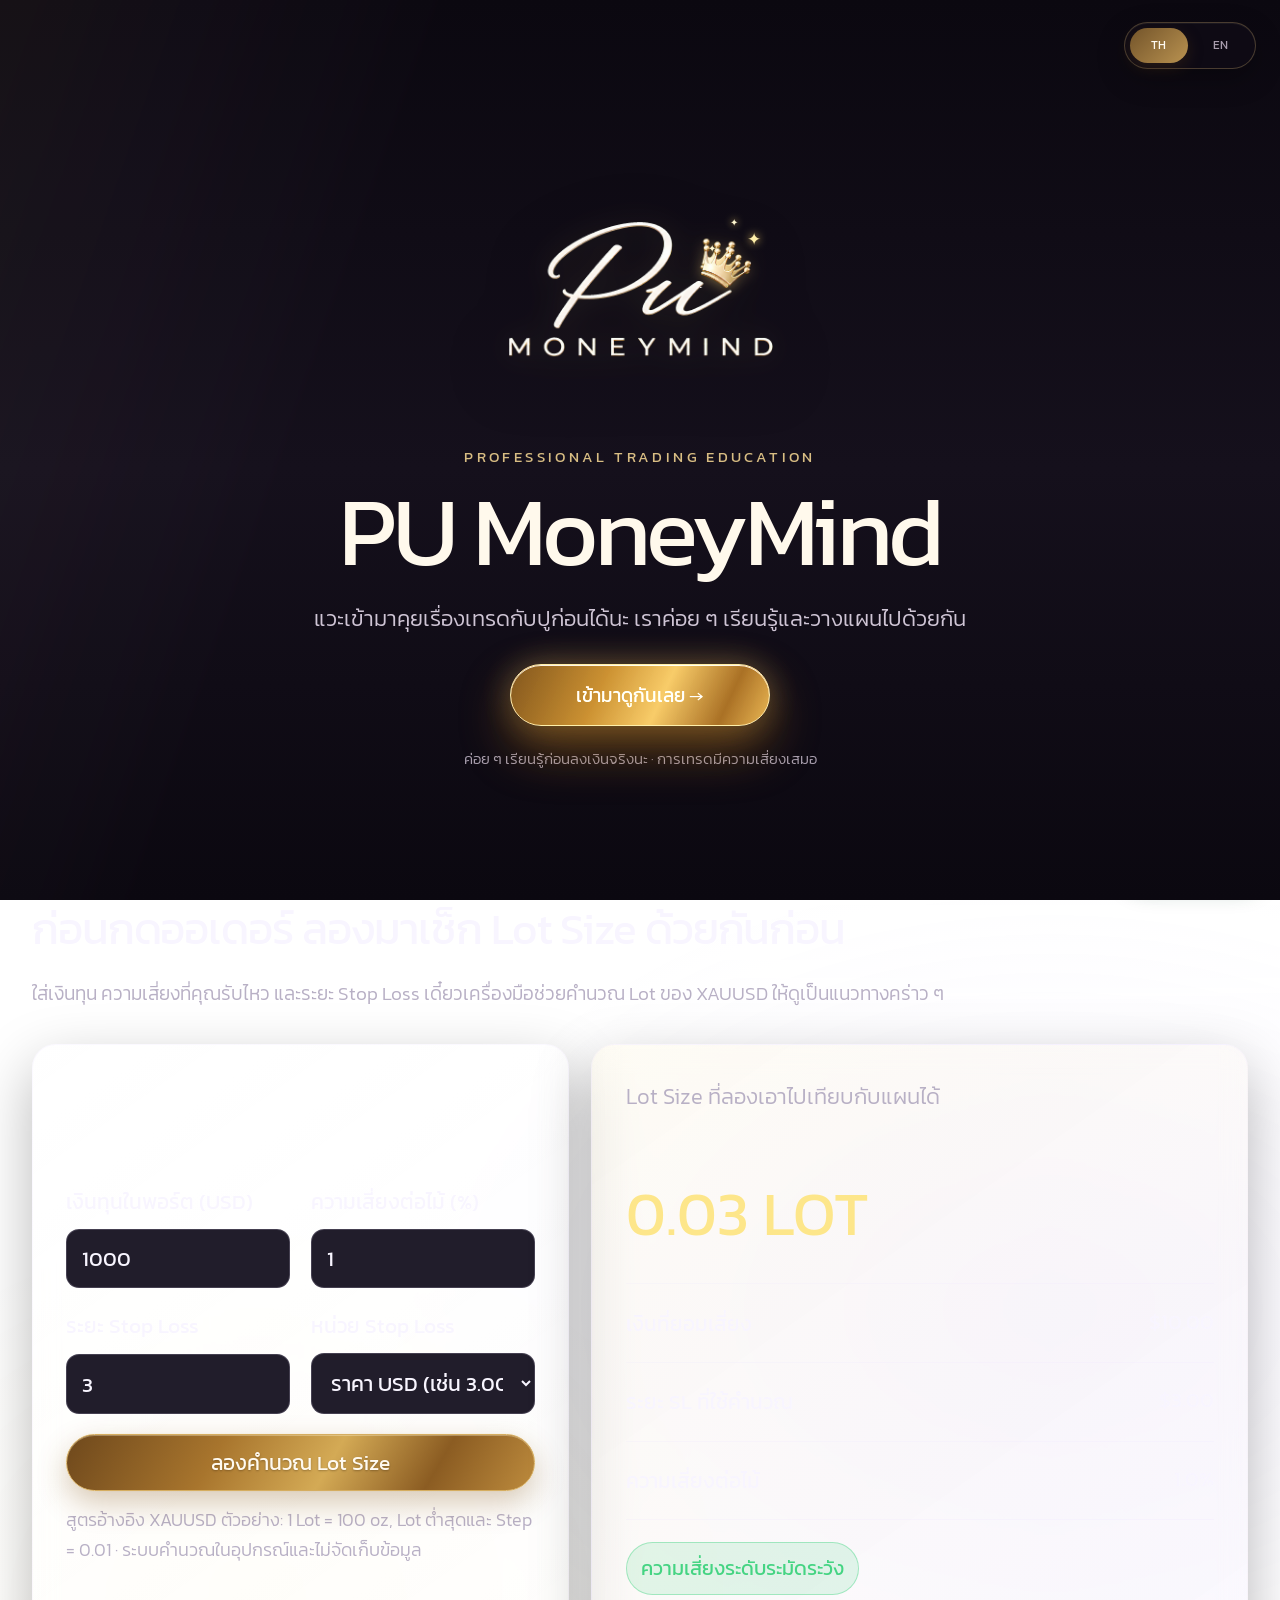
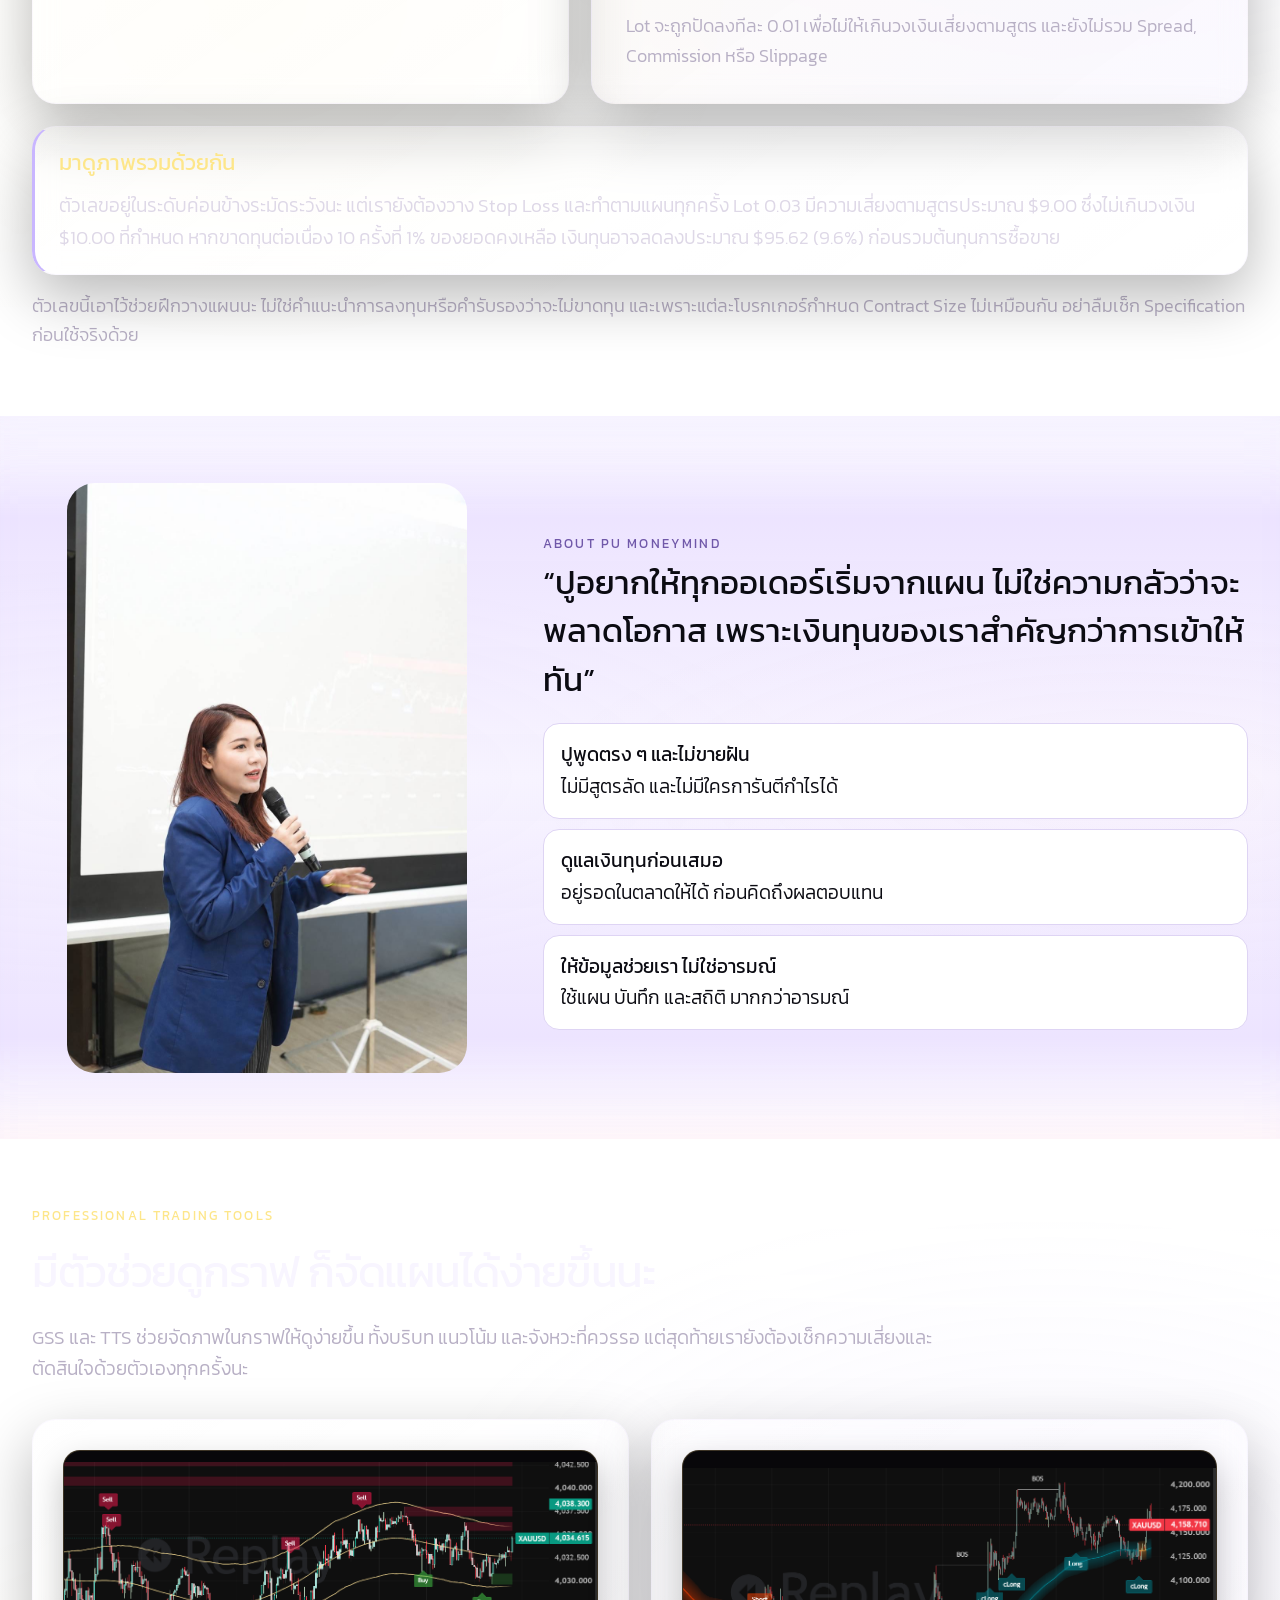
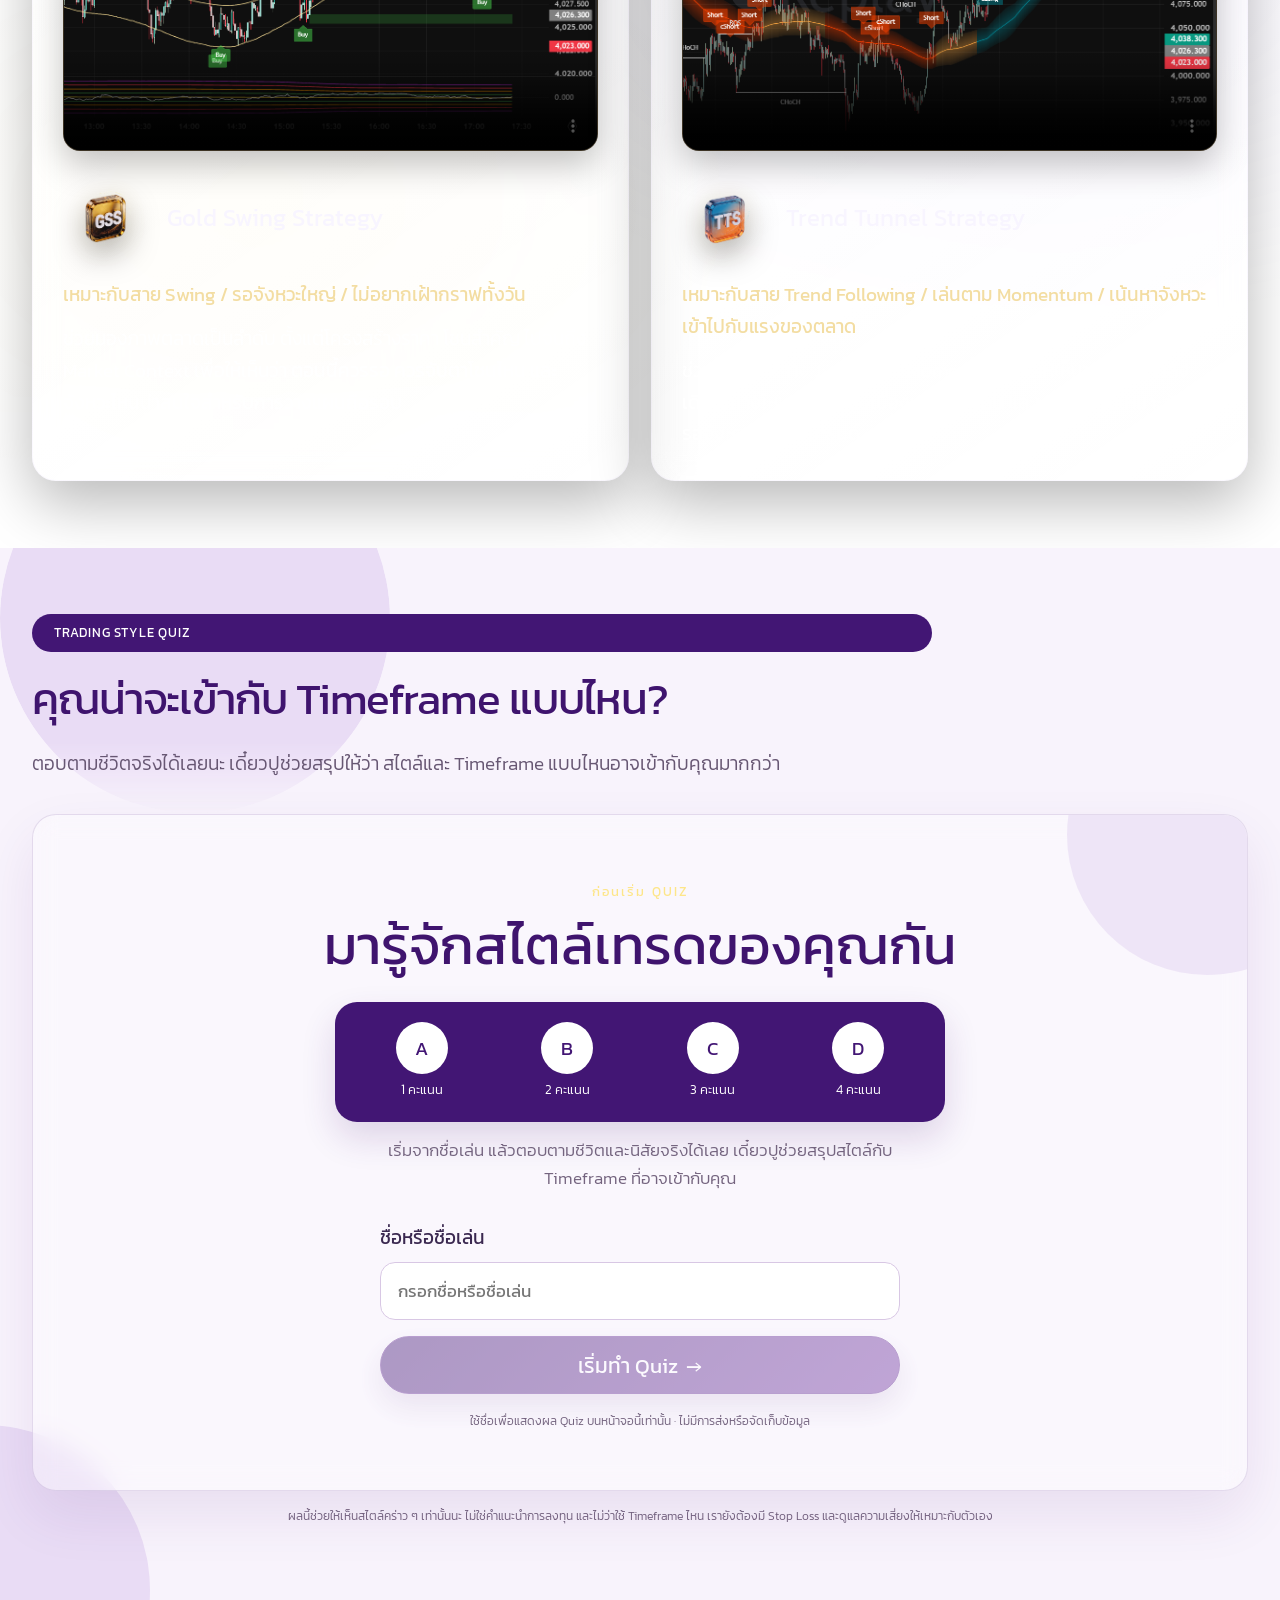
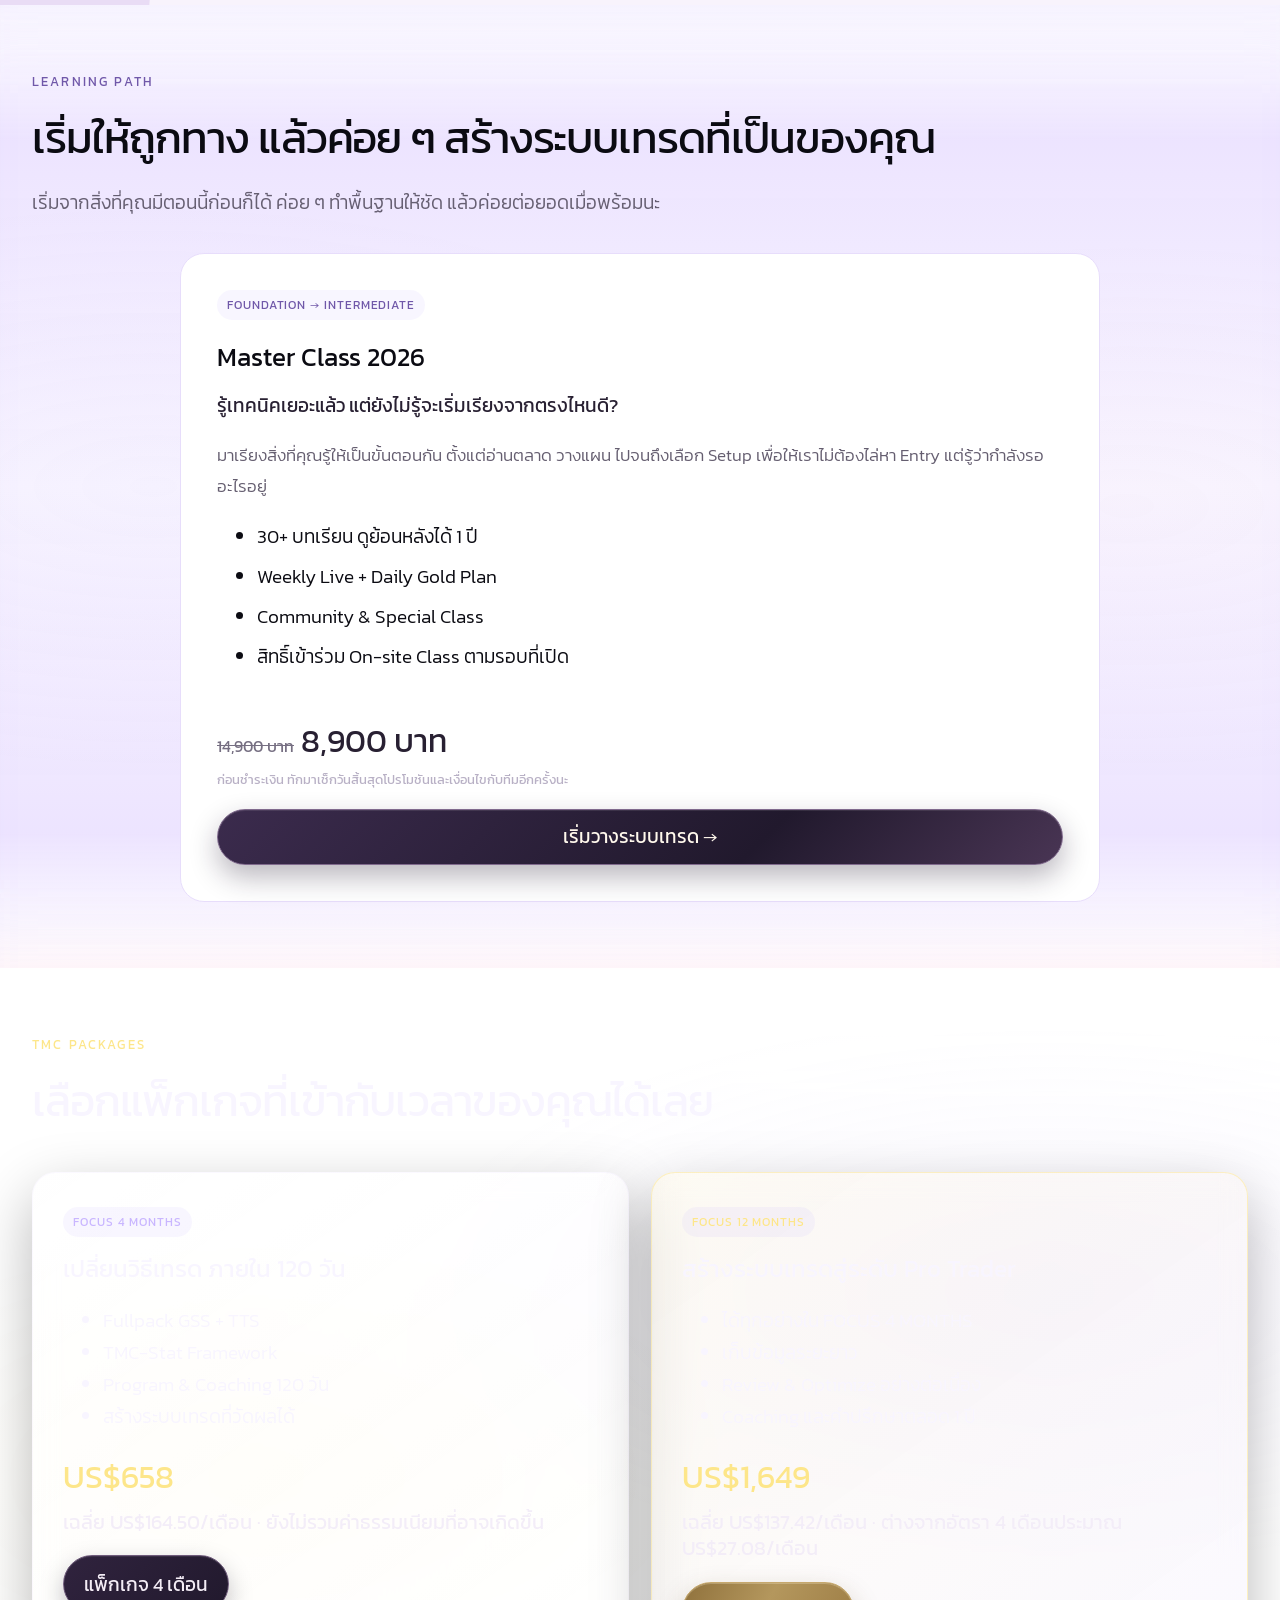
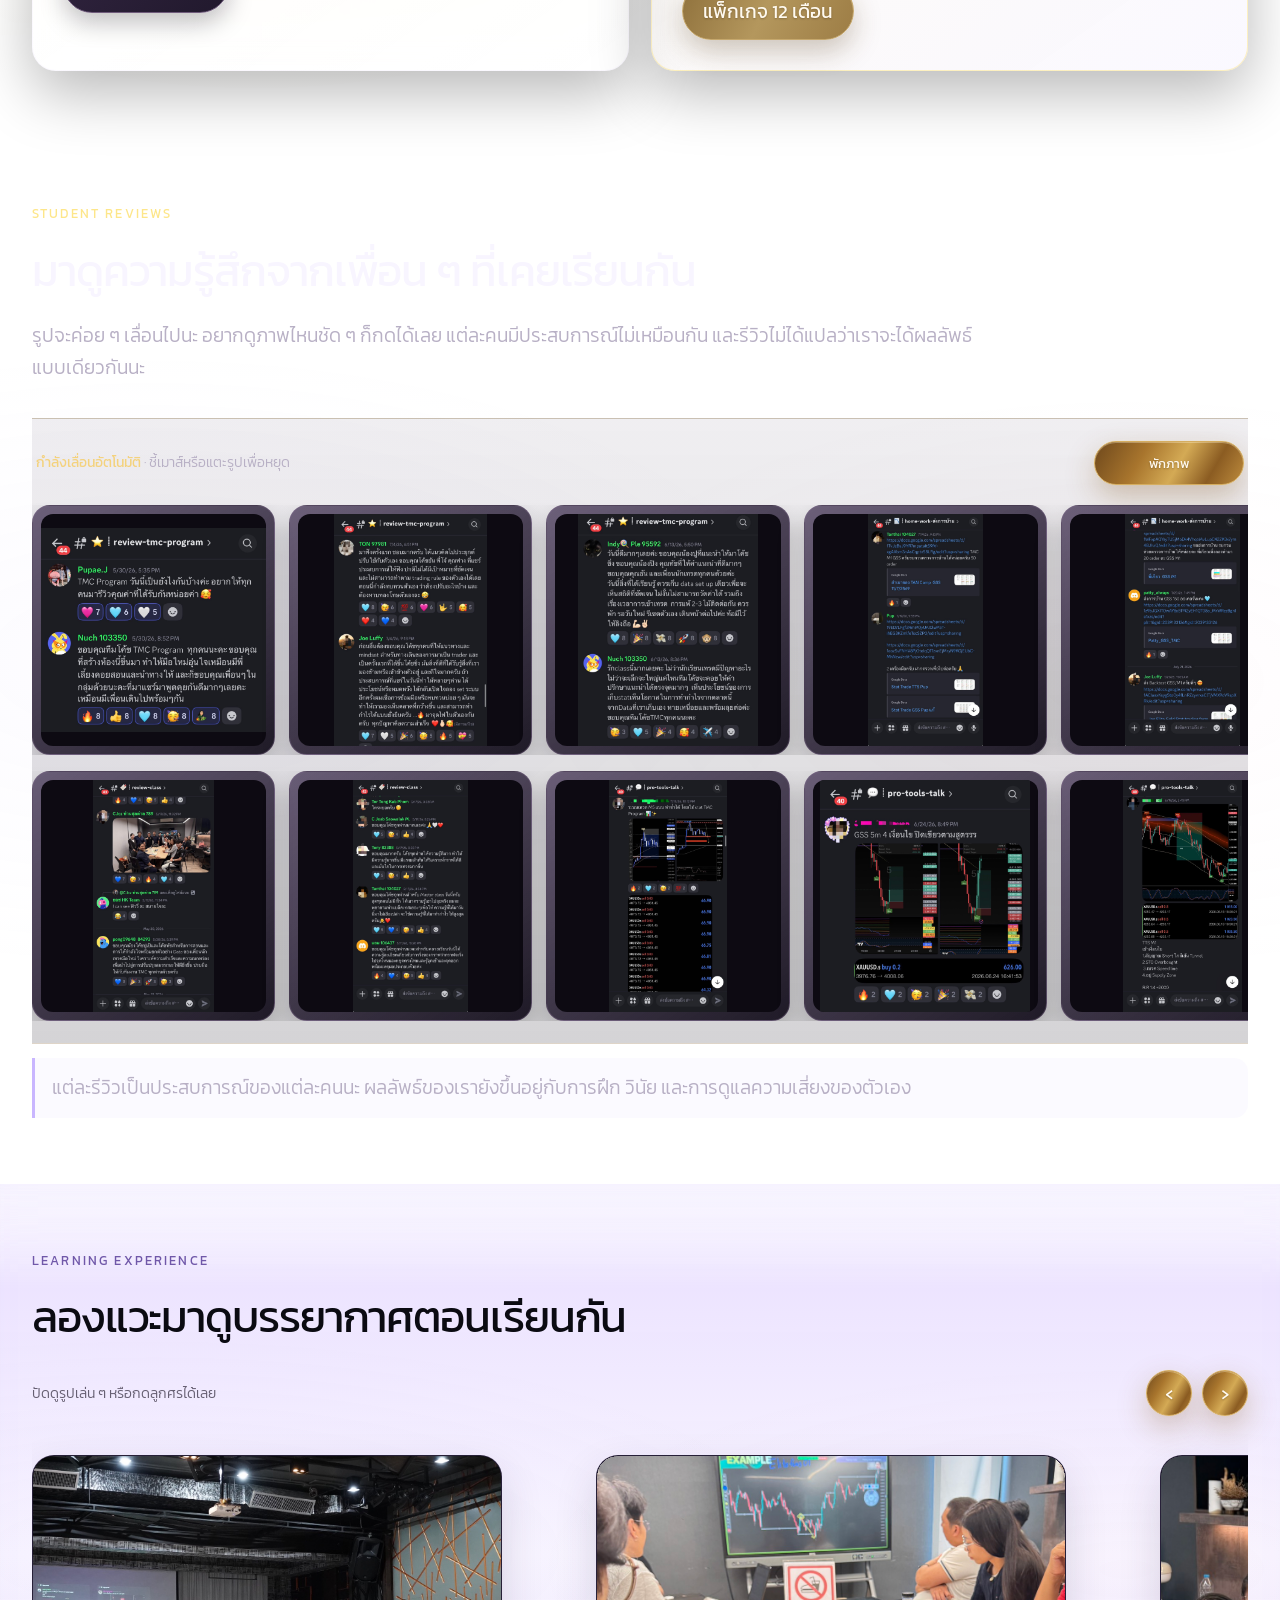
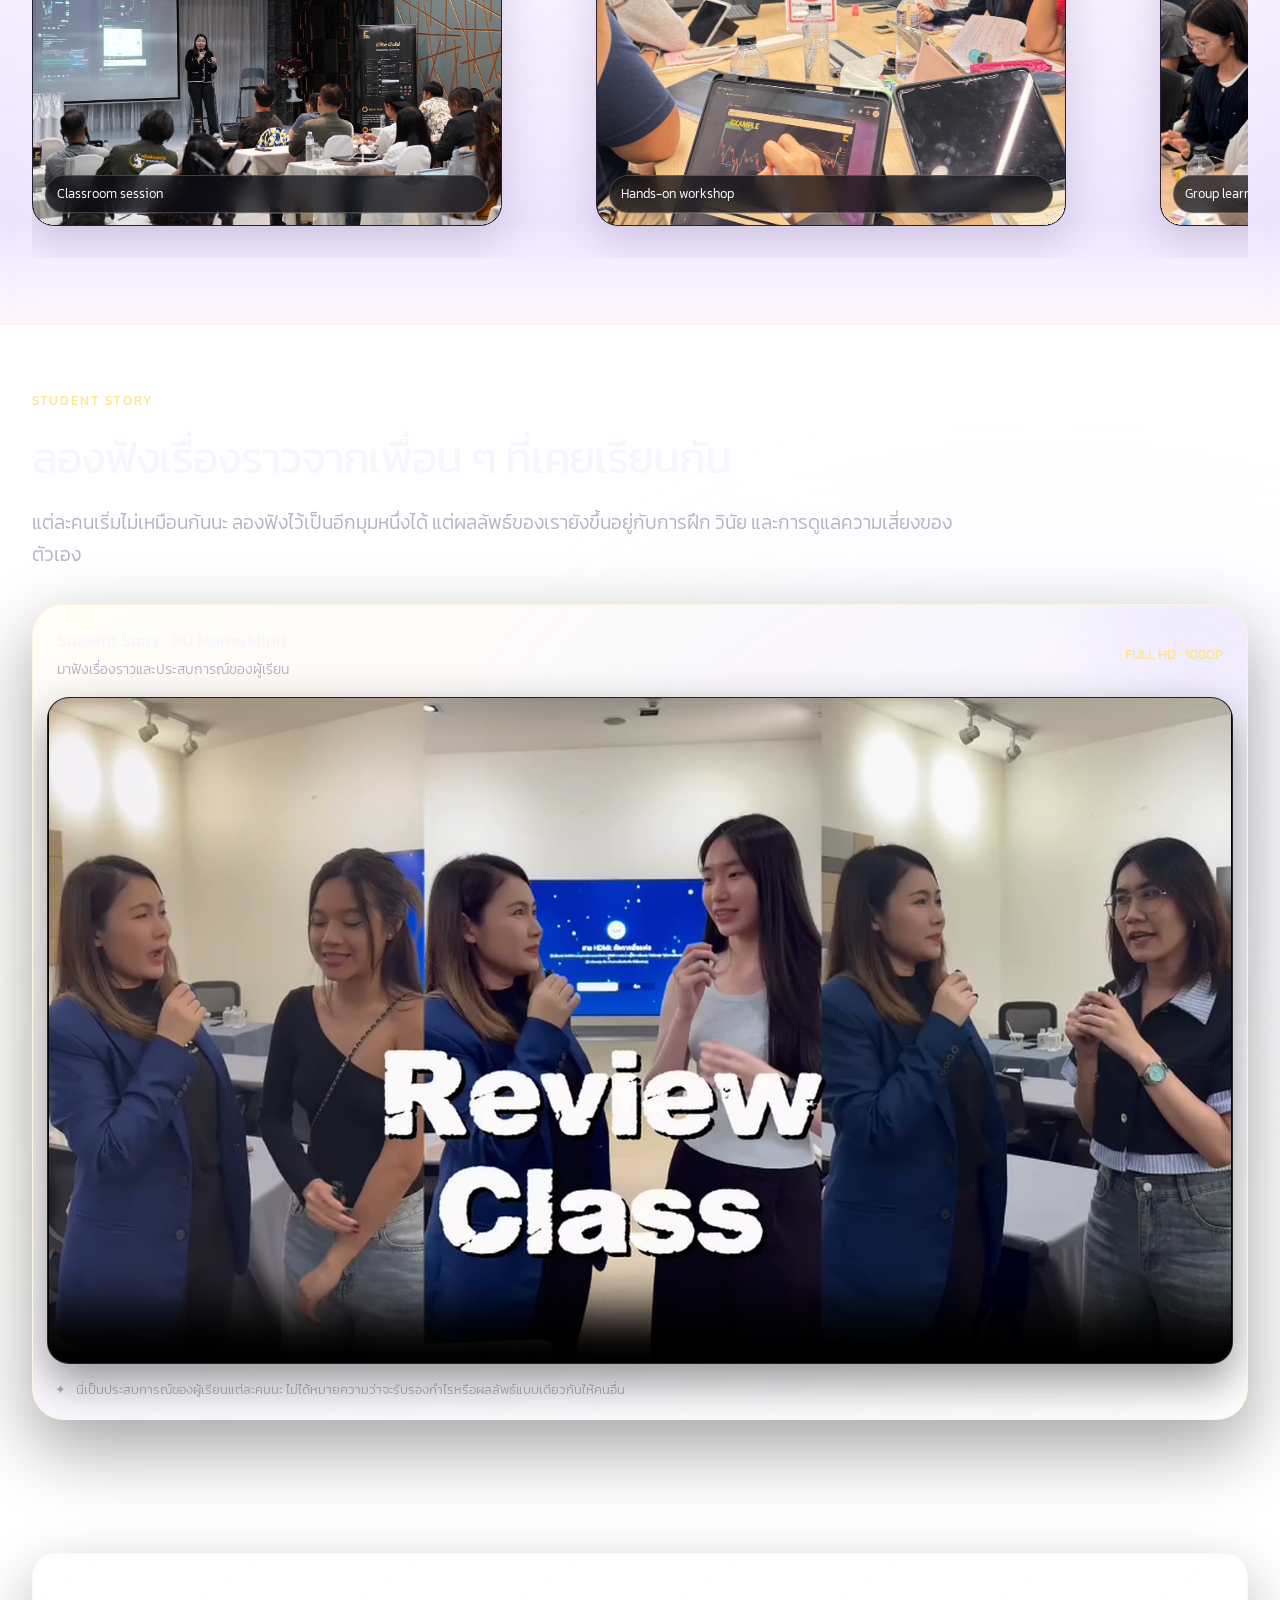
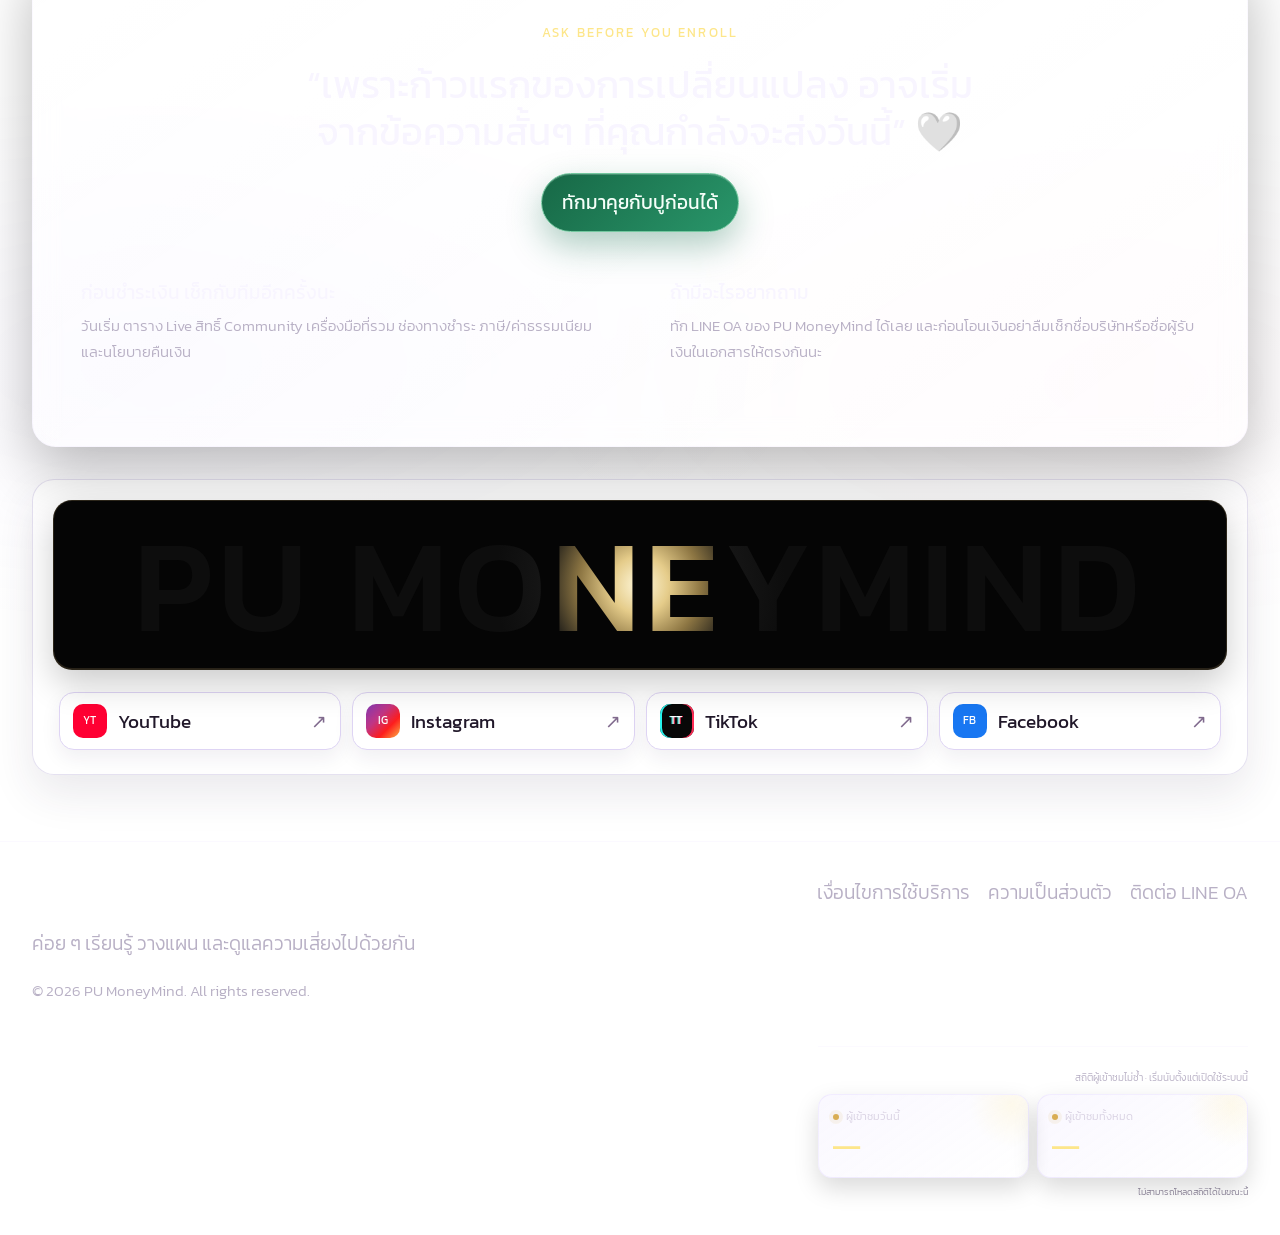
==== commit 083bd0be: "Compact footer visitor counter" ====
--- a/index.html
+++ b/index.html
@@ -678,19 +678,19 @@
   </style>
   <link rel="stylesheet" href="assets/premium-readability.css">
   <style>
-    .footer-visitors{margin-top:34px;padding-top:28px;border-top:1px solid rgba(231,221,251,.16)}
-    .footer-visitors-head{display:flex;align-items:end;justify-content:space-between;gap:18px;margin-bottom:16px}
-    .footer-visitors-head h2{margin:0;color:#fff;font-size:clamp(1.15rem,2vw,1.45rem);line-height:1.3}
-    .footer-visitors-head p{margin:0;color:var(--muted);font-size:.8rem;text-align:right}
-    .visitor-counter-grid{display:grid;grid-template-columns:repeat(2,minmax(0,1fr));gap:14px}
-    .visitor-counter-card{position:relative;overflow:hidden;min-height:132px;padding:22px 24px;border:1px solid rgba(201,182,255,.2);border-radius:20px;background:linear-gradient(145deg,rgba(201,182,255,.1),rgba(255,255,255,.025));box-shadow:0 16px 38px rgba(0,0,0,.18)}
-    .visitor-counter-card::after{content:"";position:absolute;right:-34px;top:-42px;width:122px;height:122px;border-radius:50%;background:radial-gradient(circle,rgba(253,230,138,.2),transparent 68%);pointer-events:none}
-    .visitor-counter-label{display:flex;align-items:center;gap:9px;color:#d9d2e3;font-size:.9rem}
-    .visitor-counter-label::before{content:"";width:8px;height:8px;border-radius:50%;background:#d9ad53;box-shadow:0 0 0 5px rgba(217,173,83,.12)}
-    .visitor-counter-value{display:block;margin-top:8px;color:#fde68a;font-size:clamp(2.15rem,4vw,3.15rem);font-weight:700;line-height:1;font-variant-numeric:tabular-nums}
-    .visitor-counter-source{display:block;margin-top:13px;color:#8f879c;font-size:.68rem;text-align:right}
+    .footer-visitors{width:min(100%,430px);margin:26px 0 0 auto;padding-top:18px;border-top:1px solid rgba(231,221,251,.14)}
+    .footer-visitors-head{display:flex;align-items:end;justify-content:space-between;gap:12px;margin-bottom:9px}
+    .footer-visitors-head h2{margin:0;color:#fff;font-size:.98rem;line-height:1.3}
+    .footer-visitors-head p{margin:0;color:var(--muted);font-size:.62rem;line-height:1.4;text-align:right}
+    .visitor-counter-grid{display:grid;grid-template-columns:repeat(2,minmax(0,1fr));gap:8px}
+    .visitor-counter-card{position:relative;overflow:hidden;min-height:84px;padding:12px 14px;border:1px solid rgba(201,182,255,.2);border-radius:14px;background:linear-gradient(145deg,rgba(201,182,255,.1),rgba(255,255,255,.025));box-shadow:0 10px 24px rgba(0,0,0,.15)}
+    .visitor-counter-card::after{content:"";position:absolute;right:-28px;top:-34px;width:88px;height:88px;border-radius:50%;background:radial-gradient(circle,rgba(253,230,138,.17),transparent 68%);pointer-events:none}
+    .visitor-counter-label{display:flex;align-items:center;gap:7px;color:#d9d2e3;font-size:.7rem}
+    .visitor-counter-label::before{content:"";width:6px;height:6px;border-radius:50%;background:#d9ad53;box-shadow:0 0 0 4px rgba(217,173,83,.1)}
+    .visitor-counter-value{display:block;margin-top:6px;color:#fde68a;font-size:1.7rem;font-weight:700;line-height:1;font-variant-numeric:tabular-nums}
+    .visitor-counter-source{display:block;margin-top:7px;color:#8f879c;font-size:.58rem;text-align:right}
     .visitor-counter-source .icount-credit{margin:0!important;padding:0!important;background:none!important;color:#a89fb5!important;font:inherit!important;border-radius:0!important;text-decoration:underline!important;text-underline-offset:2px}
-    @media(max-width:560px){.footer-visitors{margin-top:26px;padding-top:22px}.footer-visitors-head{align-items:flex-start;flex-direction:column;gap:5px}.footer-visitors-head p{text-align:left}.visitor-counter-grid{gap:9px}.visitor-counter-card{min-height:116px;padding:18px 15px}.visitor-counter-label{font-size:.78rem}.visitor-counter-value{font-size:clamp(1.85rem,10vw,2.5rem)}}
+    @media(max-width:560px){.footer-visitors{width:100%;margin-top:22px;padding-top:16px}.footer-visitors-head{gap:8px}.footer-visitors-head h2{font-size:.9rem}.footer-visitors-head p{max-width:180px;font-size:.57rem}.visitor-counter-grid{gap:7px}.visitor-counter-card{min-height:78px;padding:11px 12px}.visitor-counter-label{font-size:.65rem}.visitor-counter-value{font-size:1.5rem}}
   </style>
 </head>
 <body class="welcome-open">
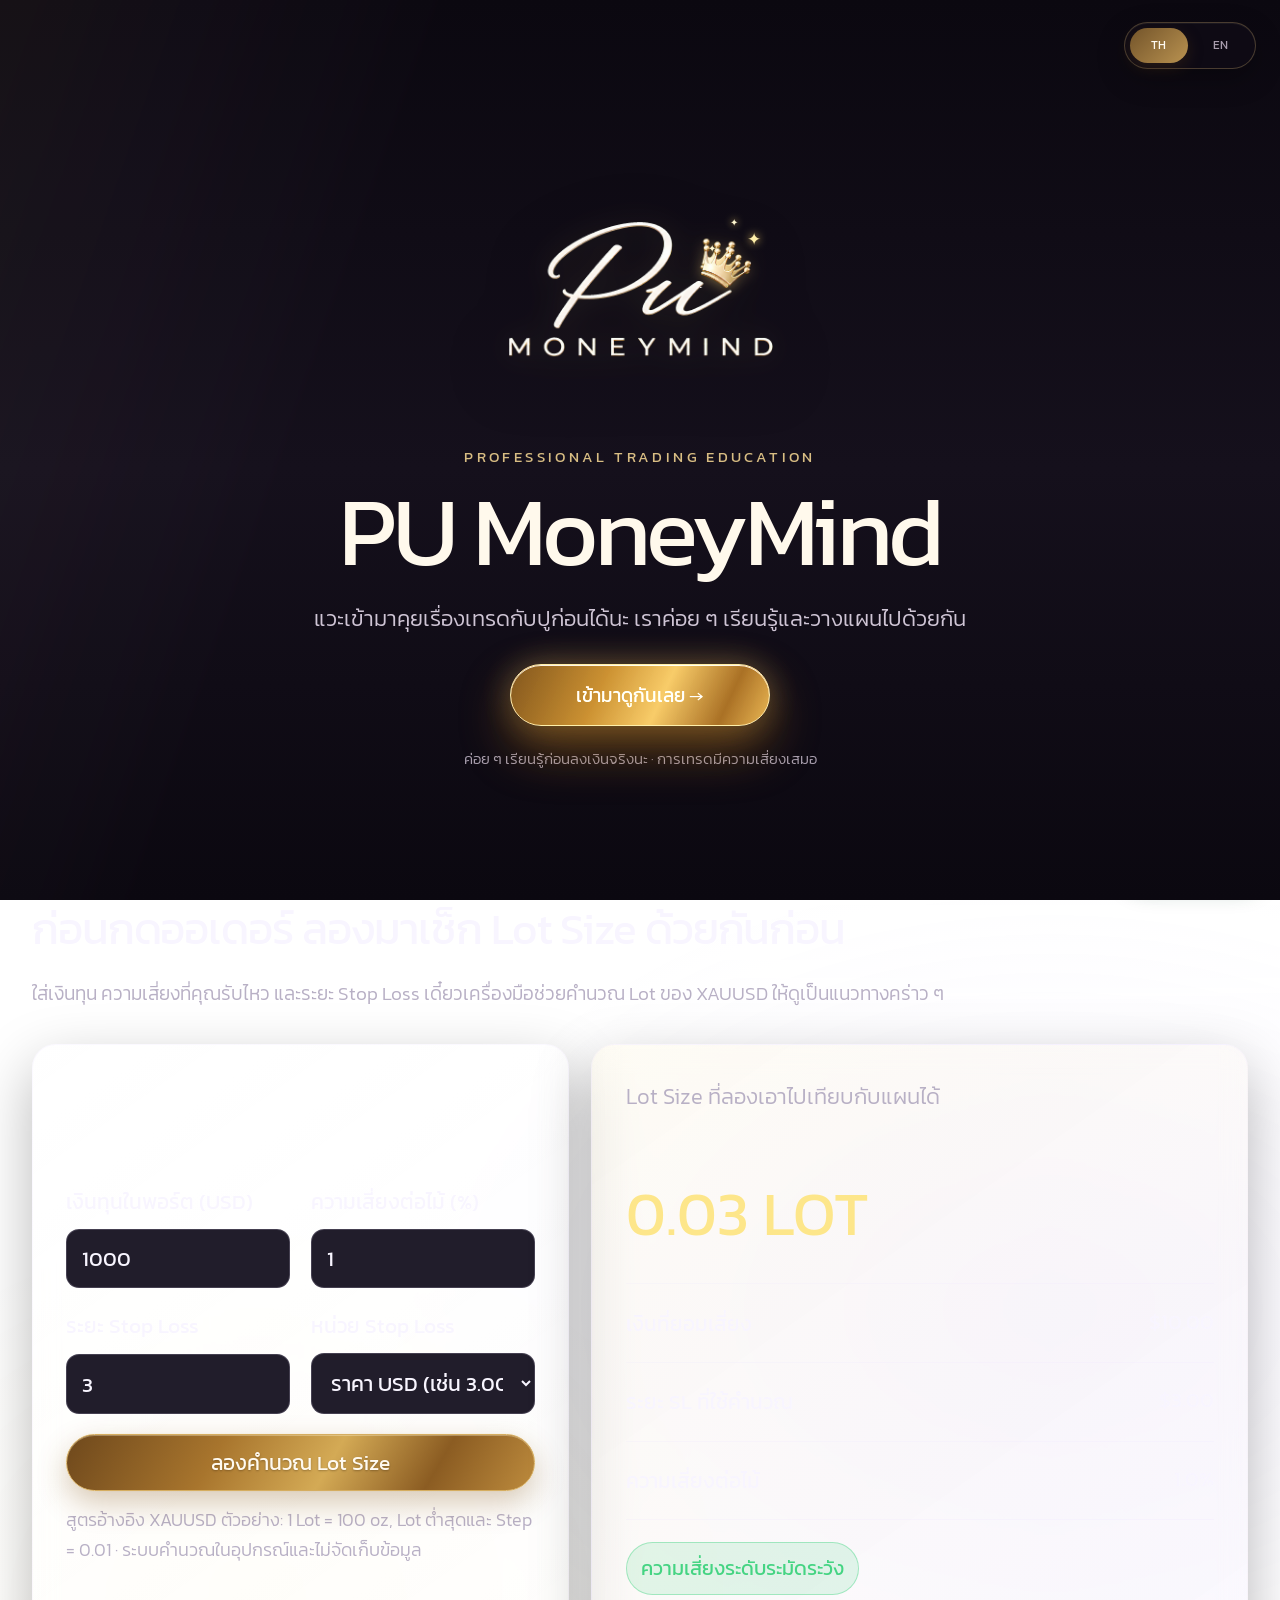
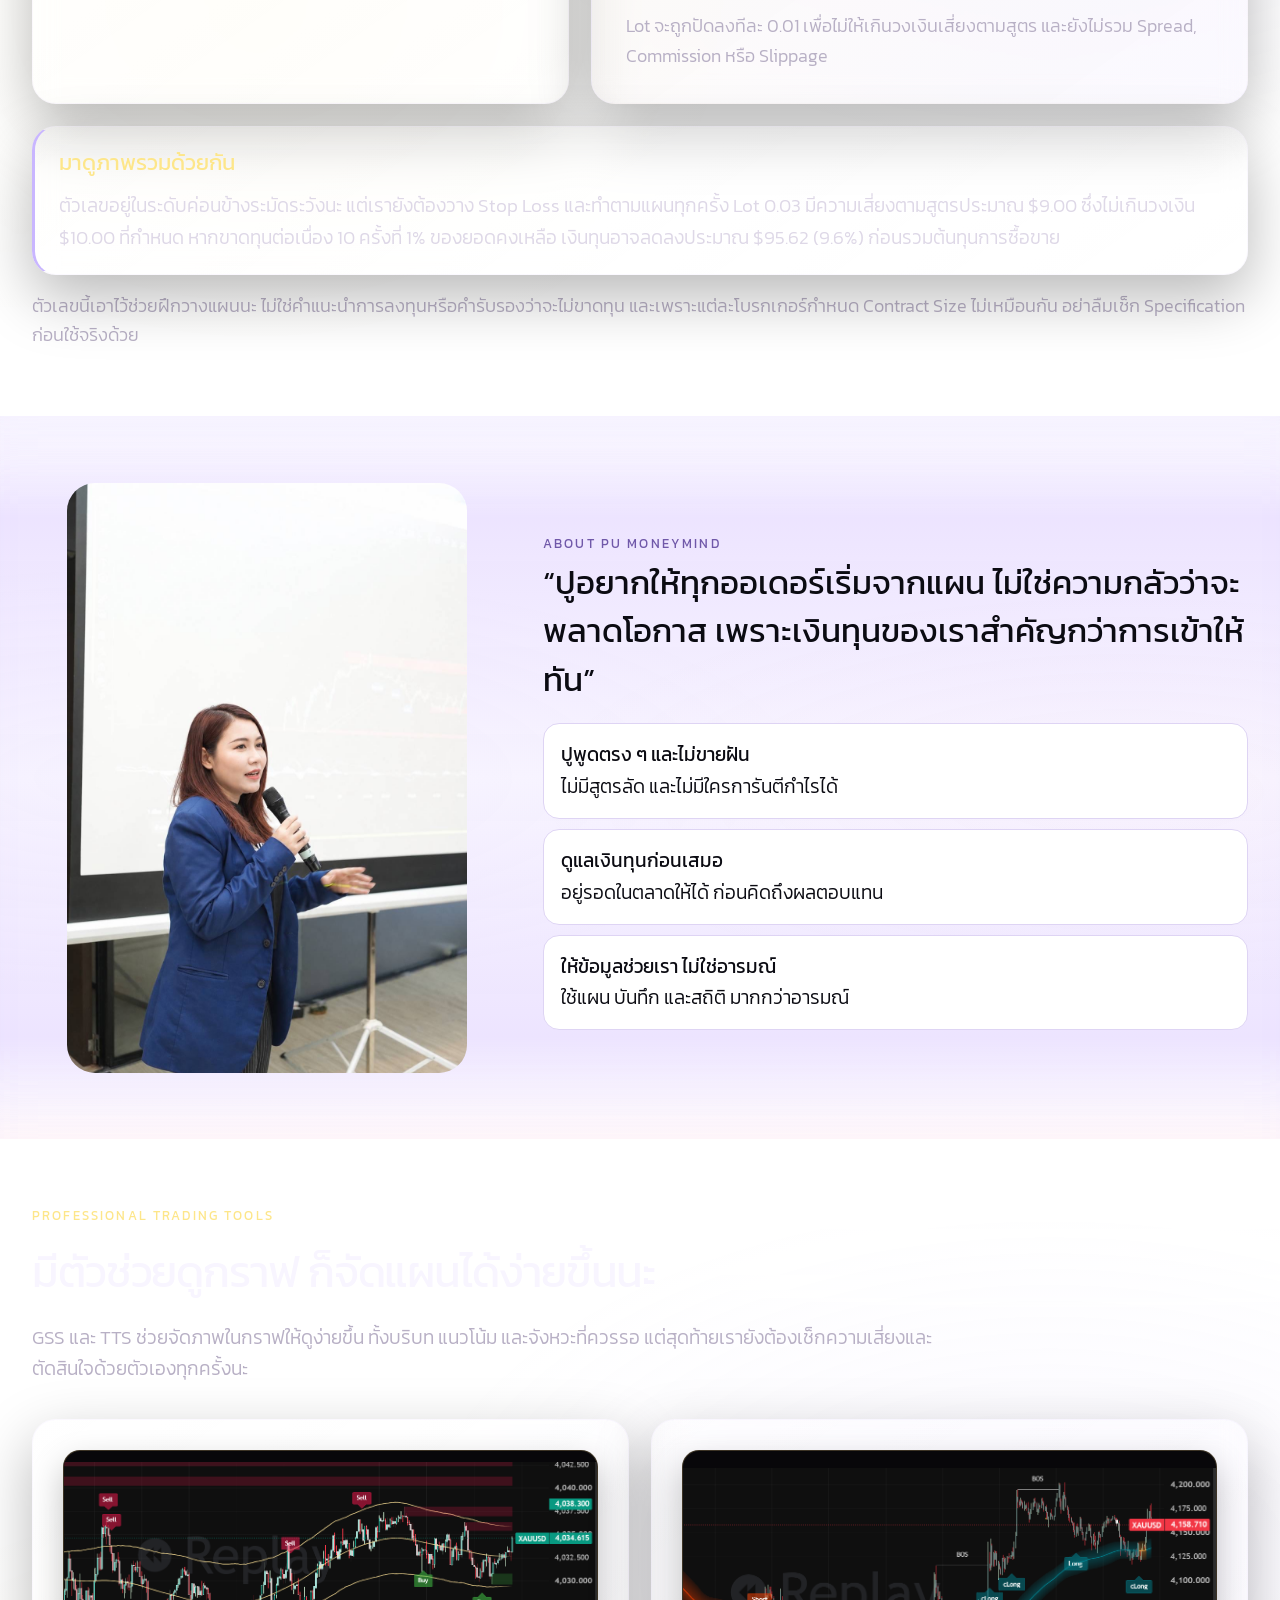
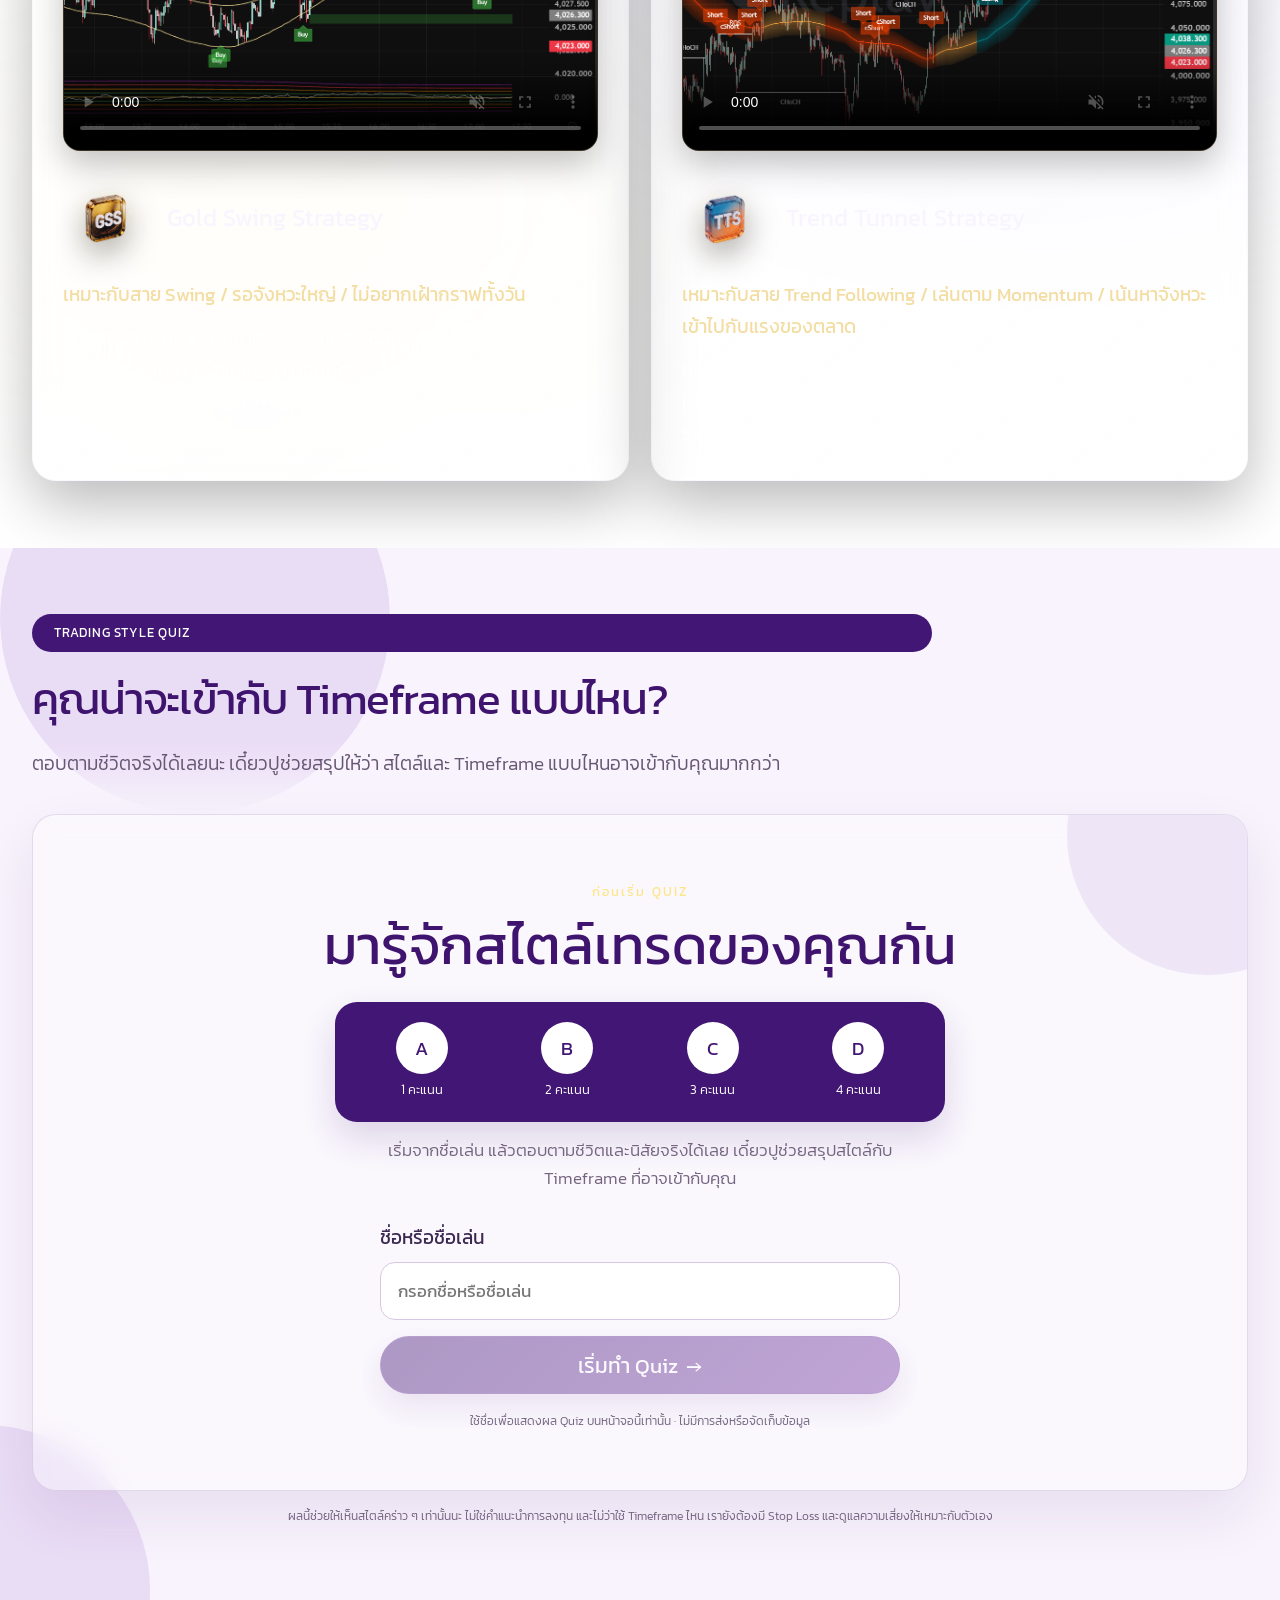
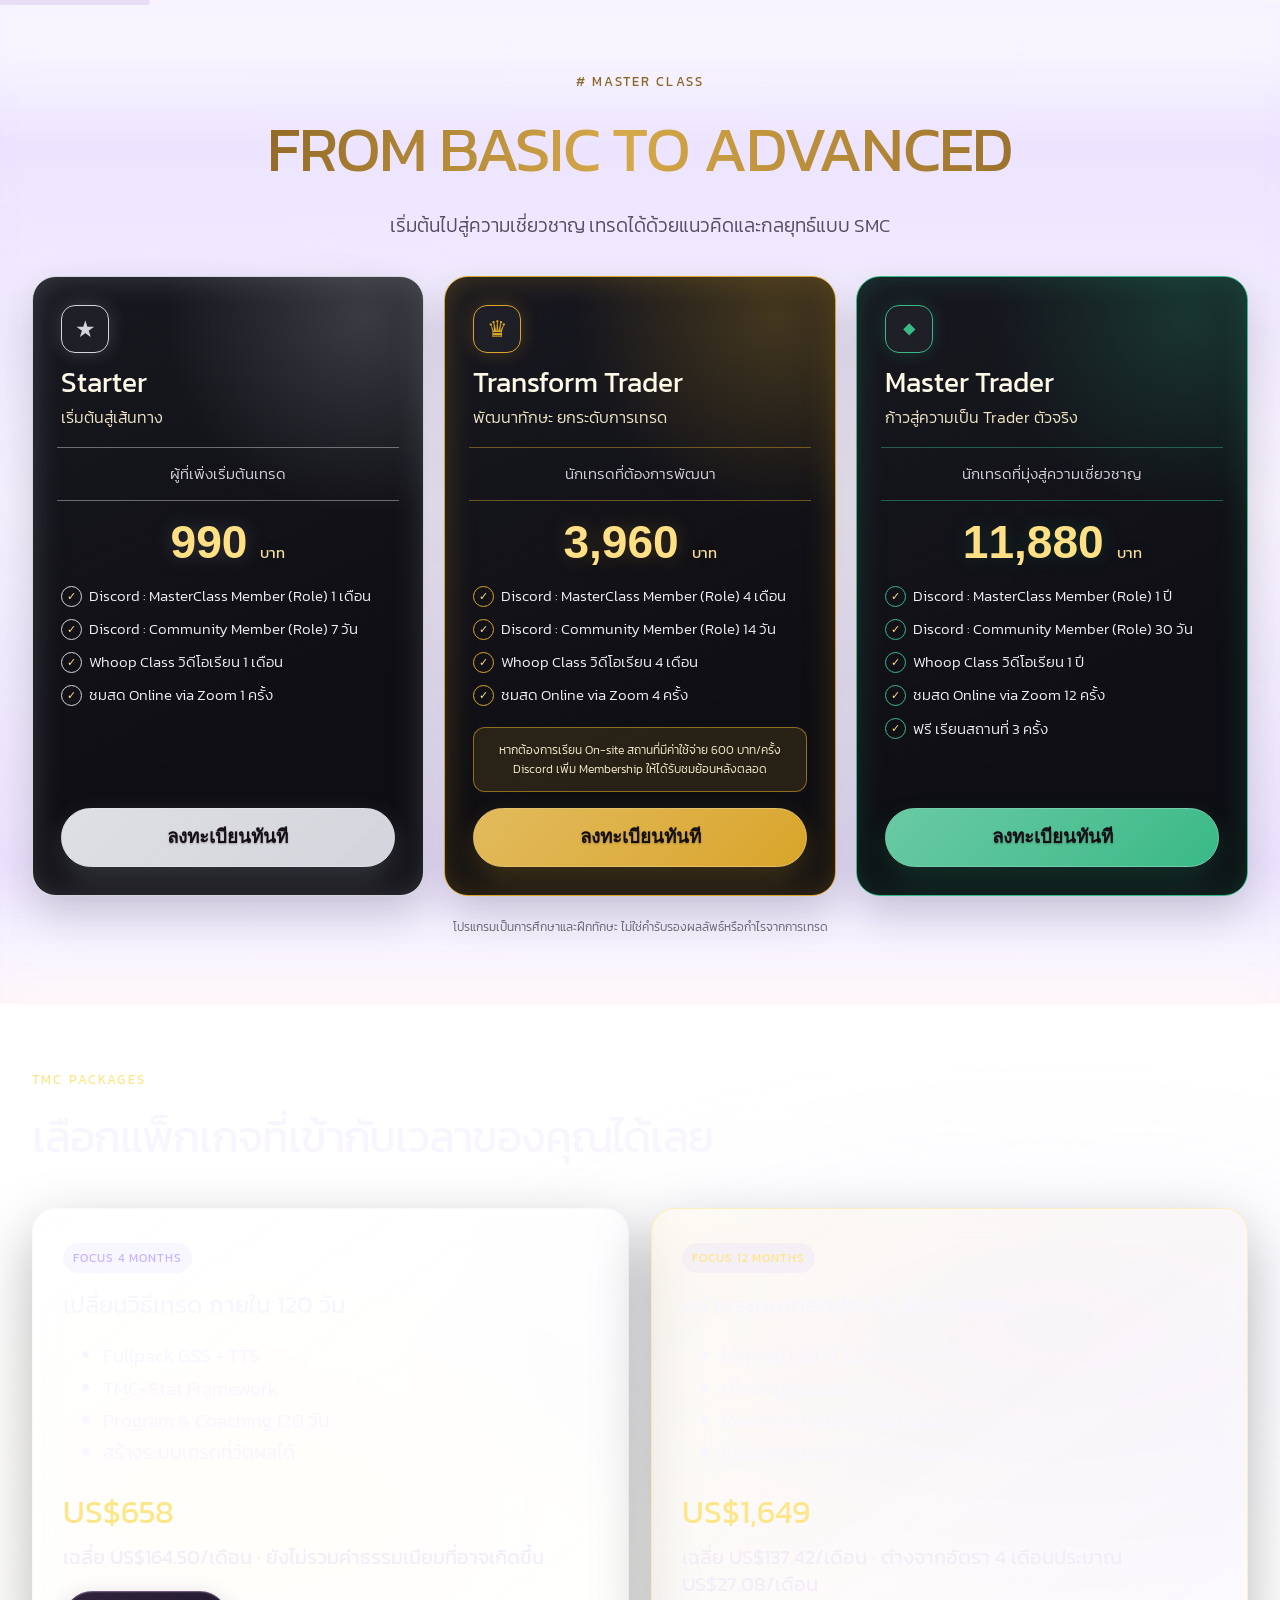
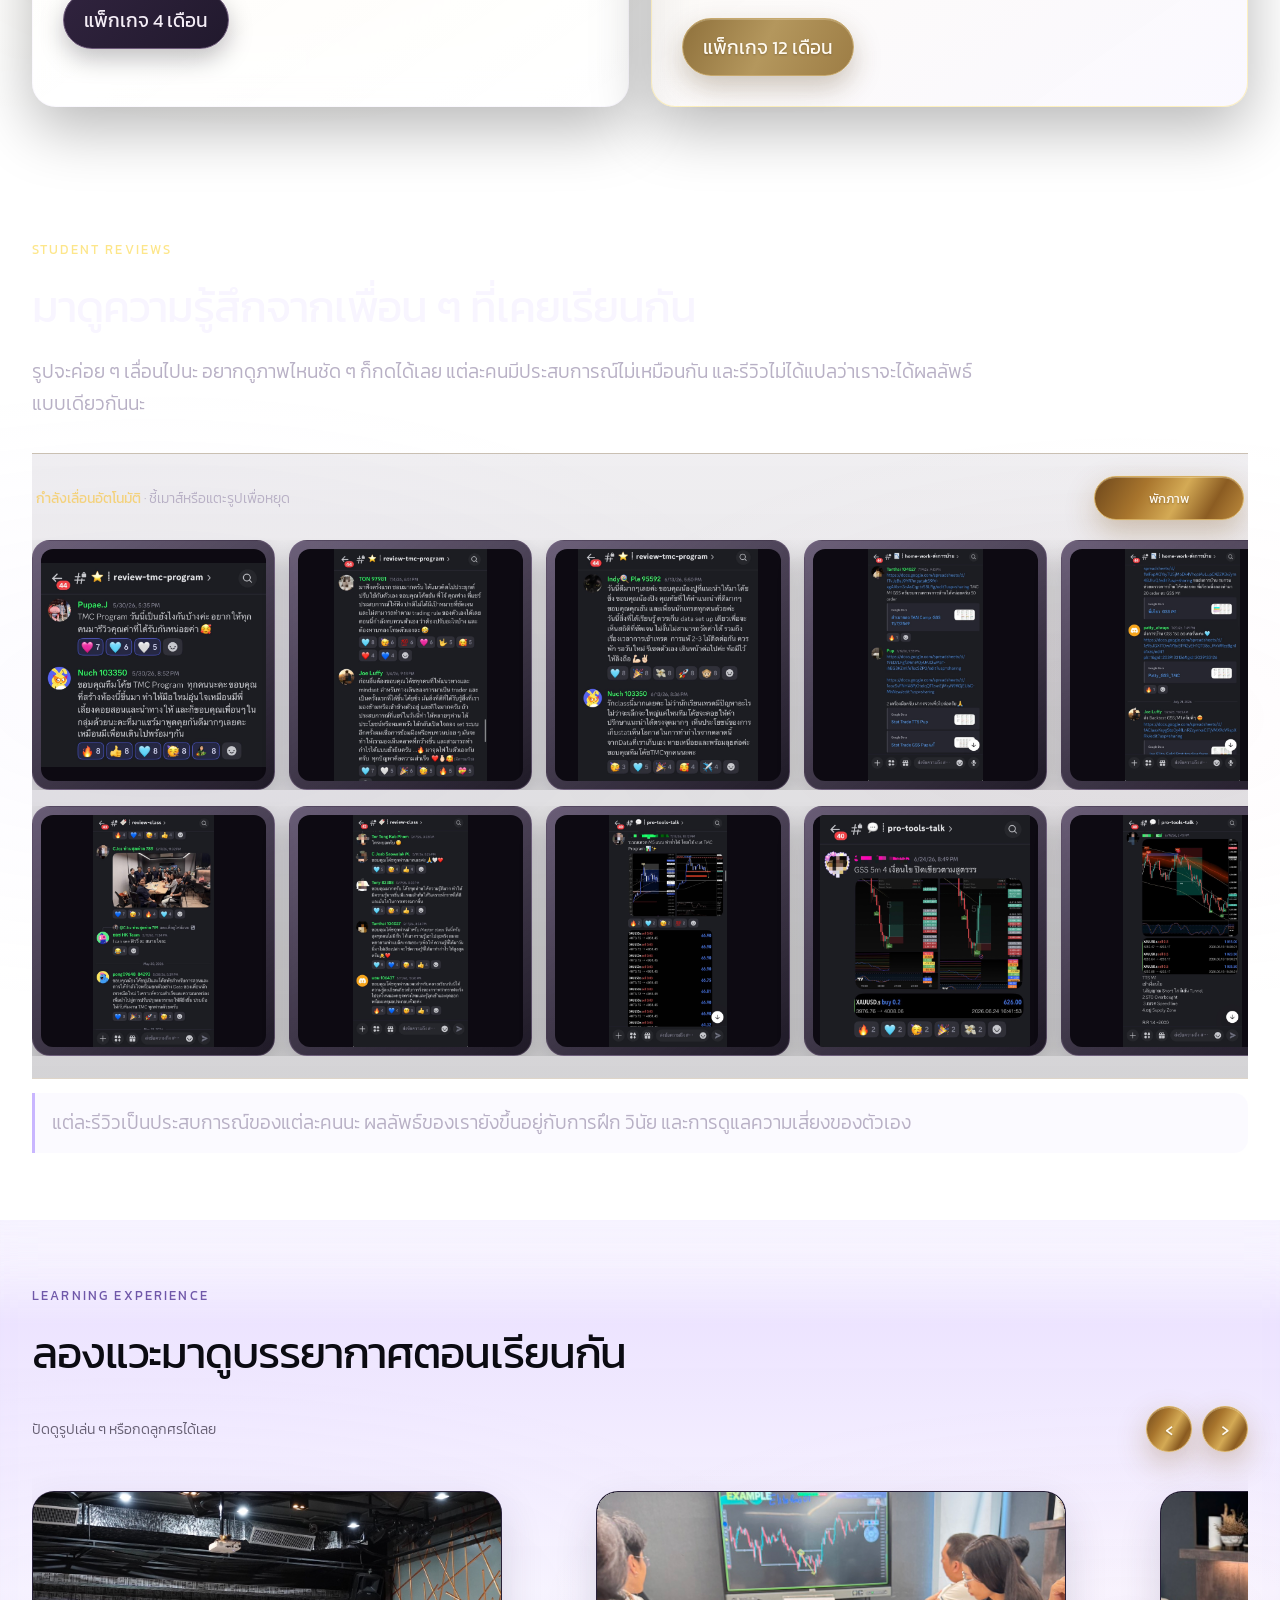
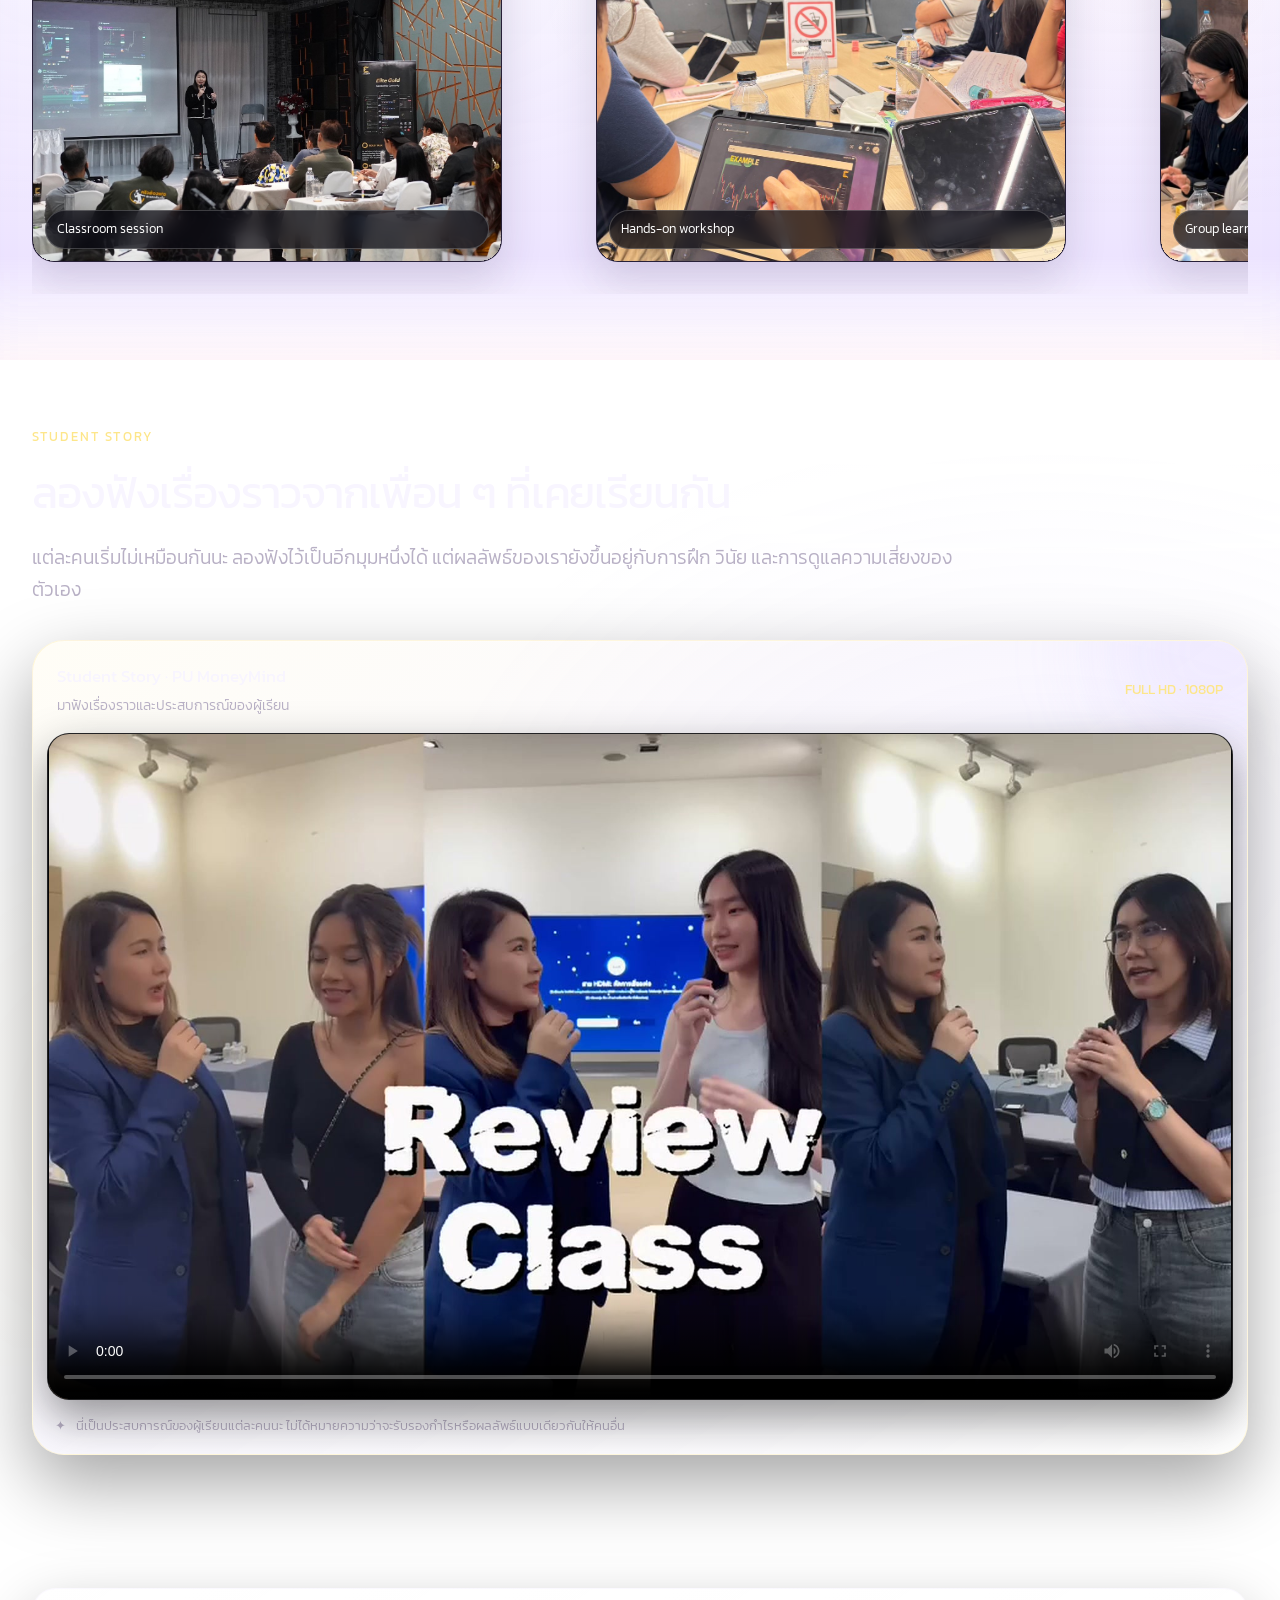
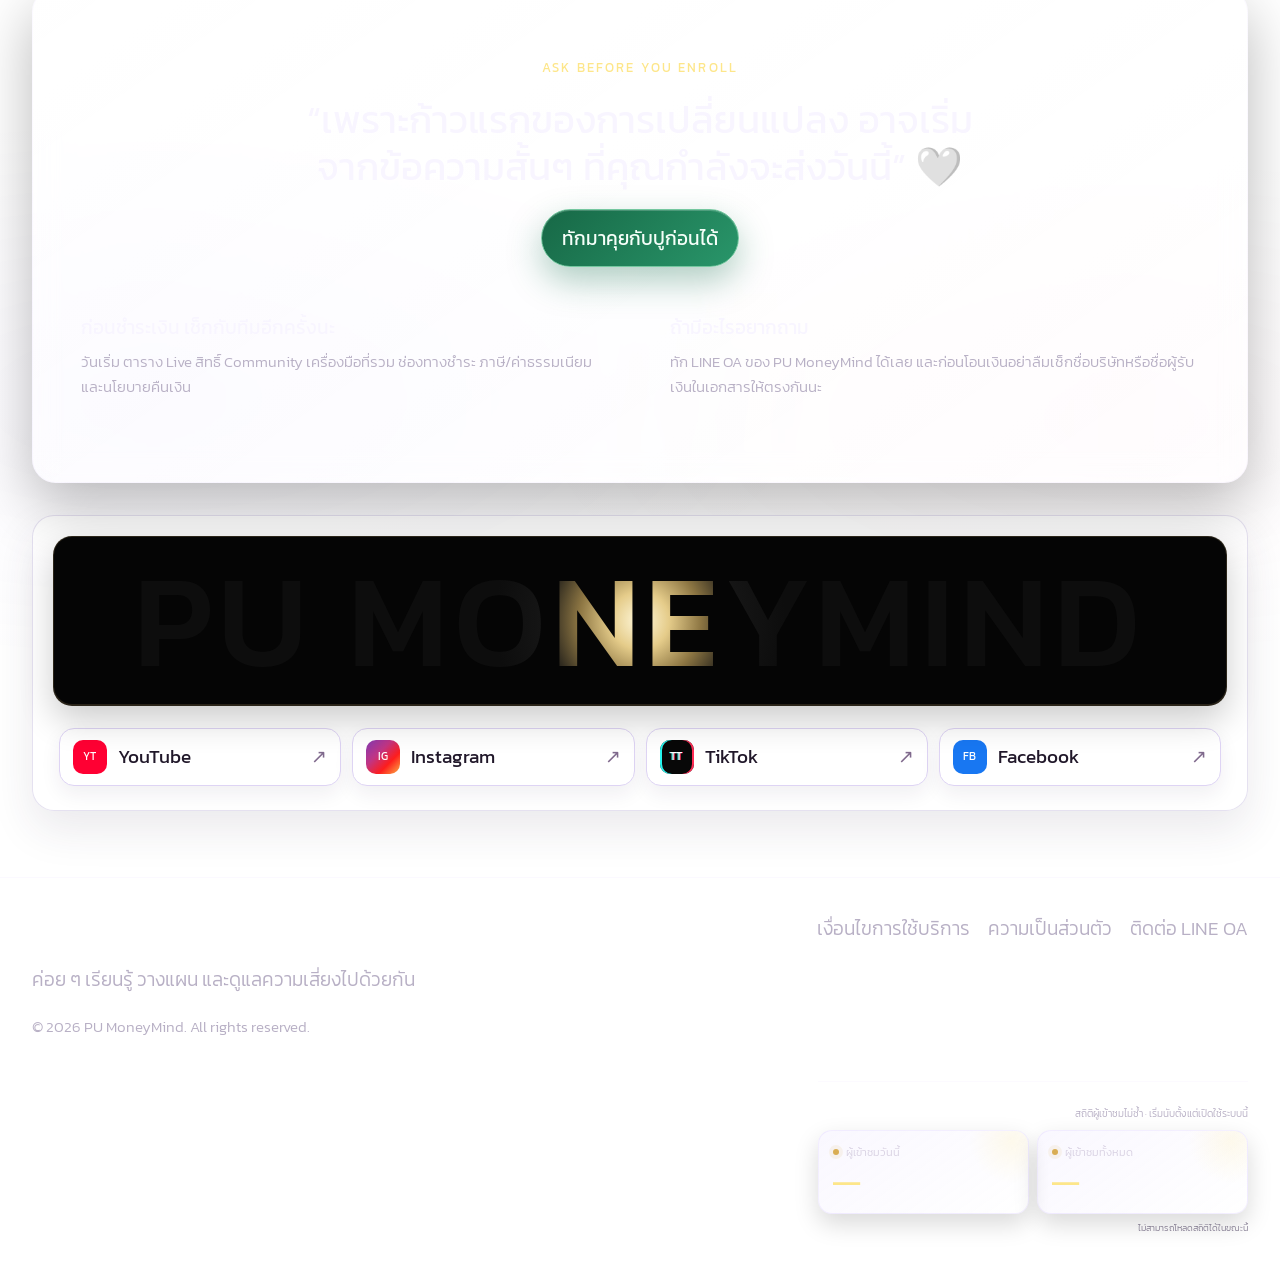
==== commit 9e17f862: "Replace Master Class with three enrollment tiers" ====
--- a/index.html
+++ b/index.html
@@ -576,29 +576,33 @@
     @media(max-width:620px){html{scroll-padding-top:158px}.navin{grid-template-columns:1fr auto;grid-template-areas:"brand language" "sections sections";padding-bottom:8px}.navin>.gold-cta{display:none}.navlinks{margin-inline:0}.navlinks a{padding:7px 10px;font-size:.72rem}}
   </style>
 <style>
-#path .program-copy{display:flex;flex-direction:column;padding:clamp(24px,3vw,36px);border:1px solid var(--line);border-radius:24px;min-width:0}
-#path .program-copy{background:#fff;border-color:#e7ddfb}
-#path .program-copy .chip{align-self:flex-start;color:#7058a9}
-#path .program-copy h3{font-size:clamp(1.4rem,2vw,1.8rem);line-height:1.4;margin:20px 0 14px}
-#path .program-copy h4{font-size:1.2rem;line-height:1.65;font-weight:400;margin:0 0 18px;color:var(--text)}
-#path .program-copy p{font-size:1.05rem;line-height:1.85;margin:0 0 18px;color:var(--muted)}
-#path .program-copy strong{font-weight:400;color:#282032}
-#path .program-copy h4{color:#282032}
-#path .program-copy p{color:#655e70}
-#path .program-copy .price{color:#7058a9}
-#path .program-copy .price s{color:#766f82!important}
-#path .program-copy .program-highlight{padding:14px 18px;border-left:2px solid #c5a76e;background:rgba(197,167,110,.07);border-radius:0 12px 12px 0}
-#path .program-copy ul{margin:0 0 24px;line-height:1.8}
-#path .program-copy li{margin-bottom:8px}
-#path .program-footer{margin-top:auto;padding-top:12px}
-#path .program-footer .btn{width:100%;text-align:center;white-space:normal;line-height:1.6}
-#path .program-footer .price{margin:0 0 20px}
+#path .masterclass-heading{max-width:980px;text-align:center;margin-inline:auto}
+#path .masterclass-heading .eyebrow{color:#8a6828!important}
+#path .masterclass-heading h2{font-size:clamp(2.5rem,5vw,4.8rem);background:linear-gradient(100deg,#7b551c,#d6a948 48%,#8a6124);-webkit-background-clip:text;background-clip:text;color:transparent}
+#path .masterclass-heading p{max-width:850px;margin-inline:auto;color:#554d60}
+#path .masterclass-plans{display:grid;grid-template-columns:repeat(3,minmax(0,1fr));gap:clamp(14px,1.6vw,22px);align-items:stretch}
+#path .masterclass-plan{--plan-accent:#d4d5dc;--plan-glow:rgba(190,195,206,.22);position:relative;display:flex;flex-direction:column;overflow:hidden;min-width:0;padding:clamp(22px,2.2vw,30px);border:1px solid var(--plan-accent);border-radius:24px;background:linear-gradient(155deg,#181820,#0e0e13 72%);color:#f9f6ee;box-shadow:0 18px 42px rgba(19,13,26,.18),inset 0 0 32px var(--plan-glow)}
+#path .masterclass-plan::before{content:"";position:absolute;inset:0;background:radial-gradient(circle at 85% 6%,var(--plan-glow),transparent 30%);pointer-events:none}
+#path .masterclass-plan.transform{--plan-accent:#d9a528;--plan-glow:rgba(224,169,39,.23)}
+#path .masterclass-plan.master{--plan-accent:#39b987;--plan-glow:rgba(42,183,132,.2)}
+#path .masterclass-plan-mark{position:relative;display:grid;place-items:center;width:48px;height:48px;margin-bottom:14px;border:1px solid var(--plan-accent);border-radius:14px;color:var(--plan-accent);font-size:1.45rem;background:rgba(255,255,255,.035);box-shadow:0 0 18px var(--plan-glow)}
+#path .masterclass-plan h3{position:relative;margin:0;color:#fff9e8;font-size:clamp(1.75rem,2.1vw,2.25rem);line-height:1.12}
+#path .masterclass-plan-subtitle{position:relative;margin:7px 0 18px;color:#f2e6c7;font-size:1rem;line-height:1.45}
+#path .masterclass-audience{position:relative;margin:0 -4px 18px;padding:13px 4px;border-block:1px solid color-mix(in srgb,var(--plan-accent) 45%,transparent);color:#d8d2dc;text-align:center;font-size:.95rem}
+#path .masterclass-price{position:relative;margin:0 0 20px;color:#ffe084;font-size:clamp(2.3rem,3.6vw,3.4rem);font-weight:700;line-height:1;text-align:center;text-shadow:0 0 20px var(--plan-glow)}
+#path .masterclass-price small{font-size:.92rem;font-weight:400;color:#f3dd9d}
+#path .masterclass-features{position:relative;display:grid;gap:11px;margin:0 0 20px;padding:0;list-style:none;color:#f0edf3;font-size:.92rem;line-height:1.5}
+#path .masterclass-features li{position:relative;padding-left:28px}
+#path .masterclass-features li::before{content:"✓";position:absolute;left:0;top:.05em;display:grid;place-items:center;width:19px;height:19px;border:1px solid var(--plan-accent);border-radius:50%;color:#ffe08a;font-size:.7rem}
+#path .masterclass-plan-note{position:relative;margin:auto 0 16px;padding:12px 13px;border:1px solid color-mix(in srgb,var(--plan-accent) 58%,transparent);border-radius:12px;background:color-mix(in srgb,var(--plan-accent) 13%,transparent);color:#f8edcf;font-size:.78rem;line-height:1.6;text-align:center}
+#path .masterclass-register{position:relative;width:100%;margin-top:auto;border:1px solid color-mix(in srgb,var(--plan-accent) 70%,#fff);background:linear-gradient(135deg,color-mix(in srgb,var(--plan-accent) 76%,#fff),var(--plan-accent));color:#151018;font-weight:700;box-shadow:0 12px 28px var(--plan-glow)}
+#path .masterclass-disclaimer{margin:20px auto 0;color:#6c6577;font-size:.78rem;text-align:center}
+@media(max-width:1040px){#path .masterclass-plans{grid-template-columns:1fr 1fr}#path .masterclass-plan.master{grid-column:1/-1;width:min(100%,620px);justify-self:center}}
+@media(max-width:700px){#path .masterclass-plans{grid-template-columns:1fr}#path .masterclass-plan.master{grid-column:auto;width:100%}#path .masterclass-plan{padding:22px 20px}}
 </style>
   <style>
   .navlinks a.is-active{border-color:#a78345;background:linear-gradient(135deg,#6f4f29,#92703a);color:#fff8ec;box-shadow:0 9px 22px rgba(69,44,15,.25),inset 0 1px rgba(255,240,202,.15)}
-  #top .proofbar,#top .source-note,#fit-quiz-section,#path .programs>.program-copy:nth-child(2){display:none!important}
-  #path .programs{grid-template-columns:minmax(0,1fr)}
-  #path .programs>.program-copy:first-child{max-width:920px;margin-inline:auto}
+  #top .proofbar,#top .source-note,#fit-quiz-section{display:none!important}
   #tmc-packages .tmc-price-note{font-size:1.23rem;line-height:1.36;margin-top:8px;color:#f3edf8}
   .final-consult-headline{font-size:clamp(1.55rem,3vw,3rem)!important;line-height:1.22!important}
   </style>
@@ -753,16 +757,7 @@
     })();
     </script>
 
-<section class="soft" id="path" data-page="4"><div class="wrap"><div class="heading"><span class="eyebrow" style="color:#7058a9">Learning path</span><h2>เริ่มให้ถูกทาง แล้วค่อย ๆ สร้างระบบเทรดที่เป็นของคุณ</h2><p>เริ่มจากสิ่งที่คุณมีตอนนี้ก่อนก็ได้ ค่อย ๆ ทำพื้นฐานให้ชัด แล้วค่อยต่อยอดเมื่อพร้อมนะ</p></div><div class="programs"><article class="card program-copy"><span class="chip">FOUNDATION → INTERMEDIATE</span>
-<h3>Master Class 2026</h3><h4>รู้เทคนิคเยอะแล้ว แต่ยังไม่รู้จะเริ่มเรียงจากตรงไหนดี?</h4>
-<p>มาเรียงสิ่งที่คุณรู้ให้เป็นขั้นตอนกัน ตั้งแต่อ่านตลาด วางแผน ไปจนถึงเลือก Setup เพื่อให้เราไม่ต้องไล่หา Entry แต่รู้ว่ากำลังรออะไรอยู่</p>
-<ul><li>30+ บทเรียน ดูย้อนหลังได้ 1 ปี</li><li>Weekly Live + Daily Gold Plan</li><li>Community &amp; Special Class</li><li>สิทธิ์เข้าร่วม On-site Class ตามรอบที่เปิด</li></ul>
-<div class="program-footer"><div class="price"><s style="font-size:1rem;color:var(--muted)">14,900 บาท</s> <strong>8,900 บาท</strong><small>ก่อนชำระเงิน ทักมาเช็กวันสิ้นสุดโปรโมชันและเงื่อนไขกับทีมอีกครั้งนะ</small></div><a class="btn program-deep track" data-cta="masterclass" href="https://lin.ee/N5oj5Q4" target="_blank" rel="noopener noreferrer">เริ่มวางระบบเทรด →</a></div></article>
-<article class="card program-copy"><span class="chip">ADVANCED COACHING</span><h3>TMC — TOOLS MASTERY COACHING</h3><h4>มีพื้นฐานแล้ว แต่ยังวนกลับมาเจอปัญหาเดิม ๆ อยู่ไหม?</h4>
-<p>มาฝึกใช้ GSS/TTS เก็บสถิติ และเปิดดูการเทรดของตัวเองไปกับโค้ชกัน จะได้เห็นว่าอะไรควรทำซ้ำ และตรงไหนควรค่อย ๆ ปรับ</p>
-<ul><li>ฝึกใช้ GSS/TTS พร้อมการบ้าน</li><li>วิเคราะห์จากสถิติการเทรดของตัวเอง</li><li>Live Coaching &amp; Feedback</li><li>ค่อย ๆ พัฒนาระบบที่เข้ากับคุณ</li></ul>
-<p class="program-highlight"><strong>ฝึกจริง → ดูข้อมูล → รับ Feedback → ปรับใช้</strong></p>
-<div class="program-footer"><a class="btn program-deep tmc-plan-champagne" href="#tmc-packages">ยกระดับระบบเทรด →</a></div></article></div></div></section>
+<section class="soft" id="path" data-page="4"><div class="wrap"><div class="heading masterclass-heading"><span class="eyebrow"># MASTER CLASS</span><h2>FROM BASIC TO ADVANCED</h2><p>เริ่มต้นไปสู่ความเชี่ยวชาญ เทรดได้ด้วยแนวคิดและกลยุทธ์แบบ SMC</p></div><div class="masterclass-plans"><article class="masterclass-plan starter"><span class="masterclass-plan-mark" aria-hidden="true">★</span><h3>Starter</h3><p class="masterclass-plan-subtitle">เริ่มต้นสู่เส้นทาง</p><p class="masterclass-audience">ผู้ที่เพิ่งเริ่มต้นเทรด</p><div class="masterclass-price">990 <small>บาท</small></div><ul class="masterclass-features"><li>Discord : MasterClass Member (Role) 1 เดือน</li><li>Discord : Community Member (Role) 7 วัน</li><li>Whoop Class วิดีโอเรียน 1 เดือน</li><li>ชมสด Online via Zoom 1 ครั้ง</li></ul><a class="btn masterclass-register track" data-cta="masterclass-starter" href="https://lin.ee/N5oj5Q4" target="_blank" rel="noopener noreferrer">ลงทะเบียนทันที</a></article><article class="masterclass-plan transform"><span class="masterclass-plan-mark" aria-hidden="true">♛</span><h3>Transform Trader</h3><p class="masterclass-plan-subtitle">พัฒนาทักษะ ยกระดับการเทรด</p><p class="masterclass-audience">นักเทรดที่ต้องการพัฒนา</p><div class="masterclass-price">3,960 <small>บาท</small></div><ul class="masterclass-features"><li>Discord : MasterClass Member (Role) 4 เดือน</li><li>Discord : Community Member (Role) 14 วัน</li><li>Whoop Class วิดีโอเรียน 4 เดือน</li><li>ชมสด Online via Zoom 4 ครั้ง</li></ul><p class="masterclass-plan-note">หากต้องการเรียน On-site สถานที่มีค่าใช้จ่าย 600 บาท/ครั้ง<br>Discord เพิ่ม Membership ให้ได้รับชมย้อนหลังตลอด</p><a class="btn masterclass-register track" data-cta="masterclass-transform" href="https://lin.ee/N5oj5Q4" target="_blank" rel="noopener noreferrer">ลงทะเบียนทันที</a></article><article class="masterclass-plan master"><span class="masterclass-plan-mark" aria-hidden="true">◆</span><h3>Master Trader</h3><p class="masterclass-plan-subtitle">ก้าวสู่ความเป็น Trader ตัวจริง</p><p class="masterclass-audience">นักเทรดที่มุ่งสู่ความเชี่ยวชาญ</p><div class="masterclass-price">11,880 <small>บาท</small></div><ul class="masterclass-features"><li>Discord : MasterClass Member (Role) 1 ปี</li><li>Discord : Community Member (Role) 30 วัน</li><li>Whoop Class วิดีโอเรียน 1 ปี</li><li>ชมสด Online via Zoom 12 ครั้ง</li><li>ฟรี เรียนสถานที่ 3 ครั้ง</li></ul><a class="btn masterclass-register track" data-cta="masterclass-master" href="https://lin.ee/N5oj5Q4" target="_blank" rel="noopener noreferrer">ลงทะเบียนทันที</a></article></div><p class="masterclass-disclaimer">โปรแกรมเป็นการศึกษาและฝึกทักษะ ไม่ใช่คำรับรองผลลัพธ์หรือกำไรจากการเทรด</p></div></section>
 
 <section id="tmc-packages" data-page="3"><div class="wrap"><div class="heading"><span class="eyebrow">TMC packages</span><h2>เลือกแพ็กเกจที่เข้ากับเวลาของคุณได้เลย</h2></div><div class="packages"><article class="card panel"><span class="chip">FOCUS 4 MONTHS</span><h3>เปลี่ยนวิธีเทรด ภายใน 120 วัน</h3><ul><li>Fullpack GSS + TTS</li><li>TMC-Stat Framework</li><li>Program &amp; Coaching 120 วัน</li><li>สร้างระบบเทรดที่วัดผลได้</li></ul><div class="price">US$658<small class="tmc-price-note">เฉลี่ย US$164.50/เดือน · ยังไม่รวมค่าธรรมเนียมที่อาจเกิดขึ้น</small></div><a class="btn alt track" data-cta="tmc-4m" href="https://lin.ee/N5oj5Q4" target="_blank" rel="noopener noreferrer">แพ็กเกจ 4 เดือน</a></article><article class="card panel featured"><span class="chip" style="color:var(--yellow)">FOCUS 12 MONTHS</span><h3>สร้างระบบเทรดสู่ระดับ Pro Trader</h3><ul><li>ได้ทุกอย่างใน FOCUS 4 MONTHS</li><li>เก็บข้อมูลระยะยาว</li><li>Review &amp; Optimize อย่างต่อเนื่อง</li><li>Coaching และคำปรึกษาตลอด 1 ปี</li></ul><div class="price">US$1,649<small class="tmc-price-note">เฉลี่ย US$137.42/เดือน · ต่างจากอัตรา 4 เดือนประมาณ US$27.08/เดือน</small></div><a class="btn track" data-cta="tmc-12m" href="https://lin.ee/N5oj5Q4" target="_blank" rel="noopener noreferrer">แพ็กเกจ 12 เดือน</a></article></div></div></section>
 
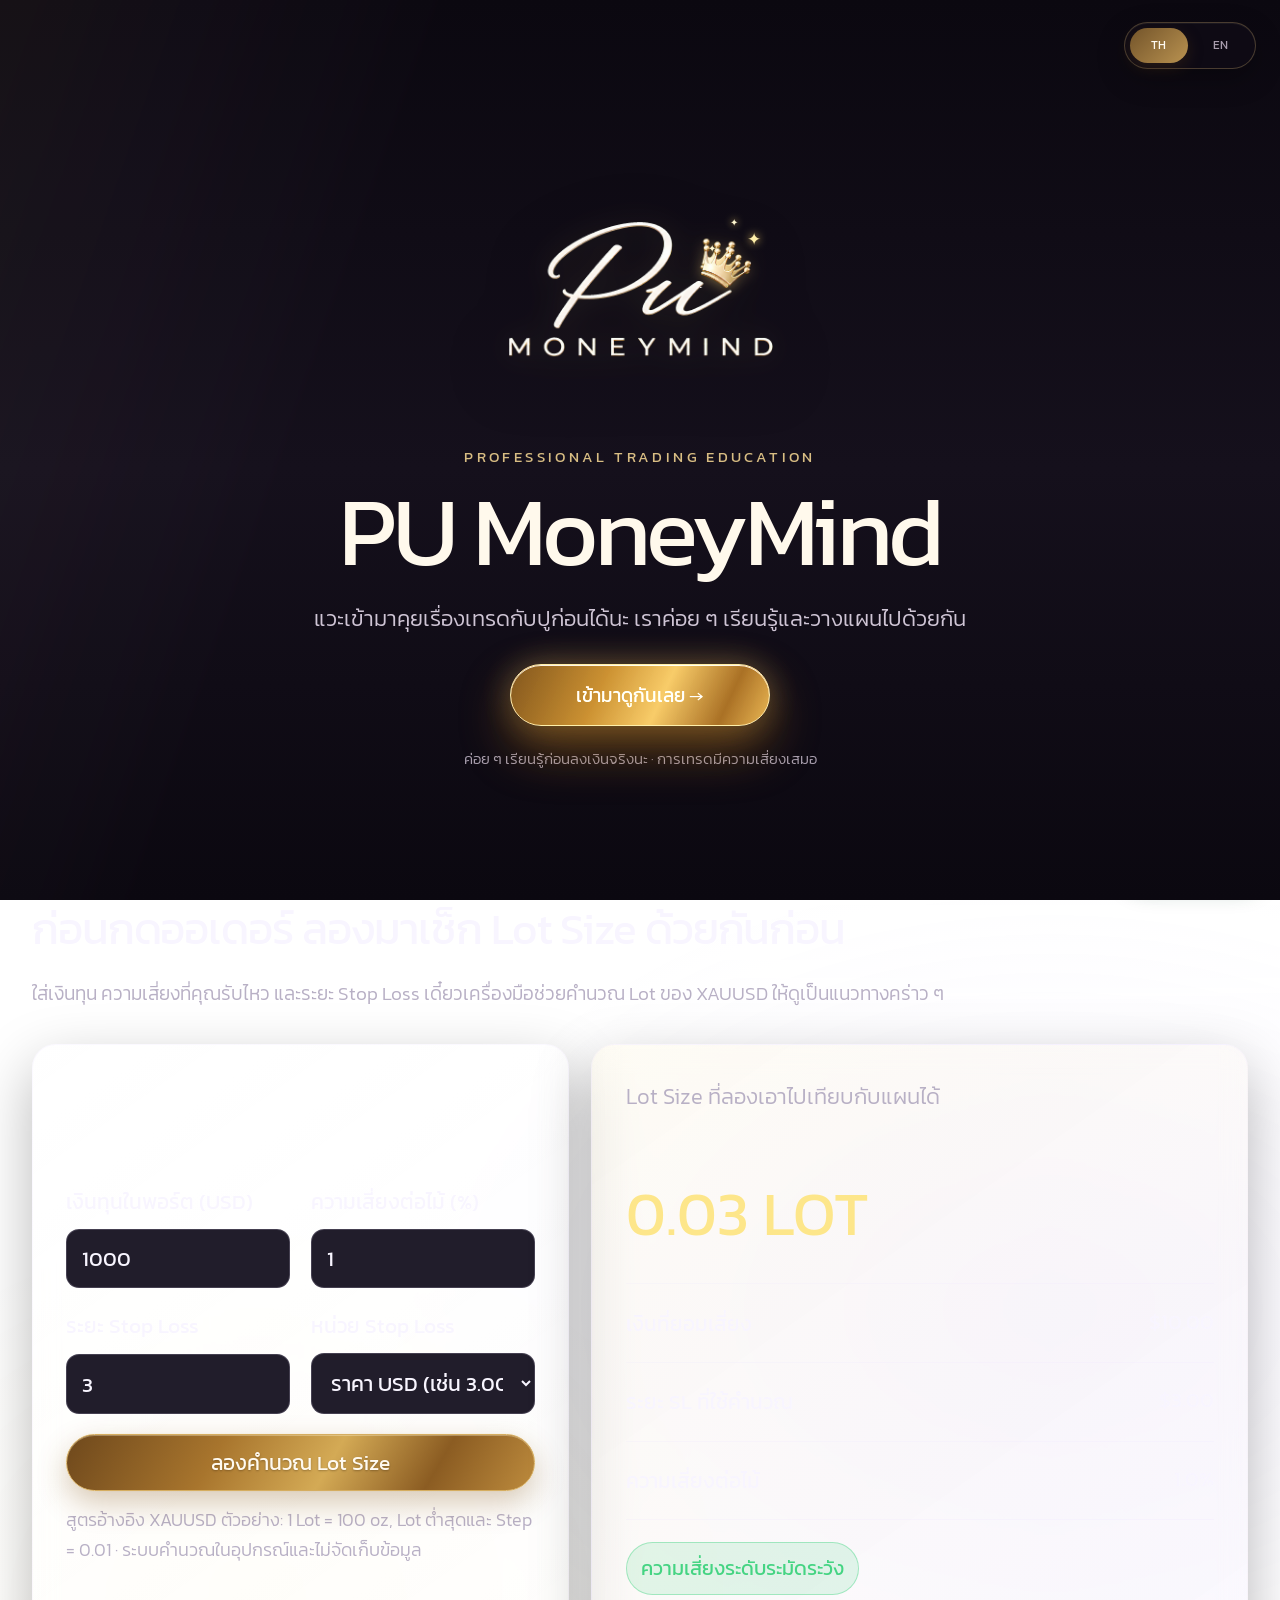
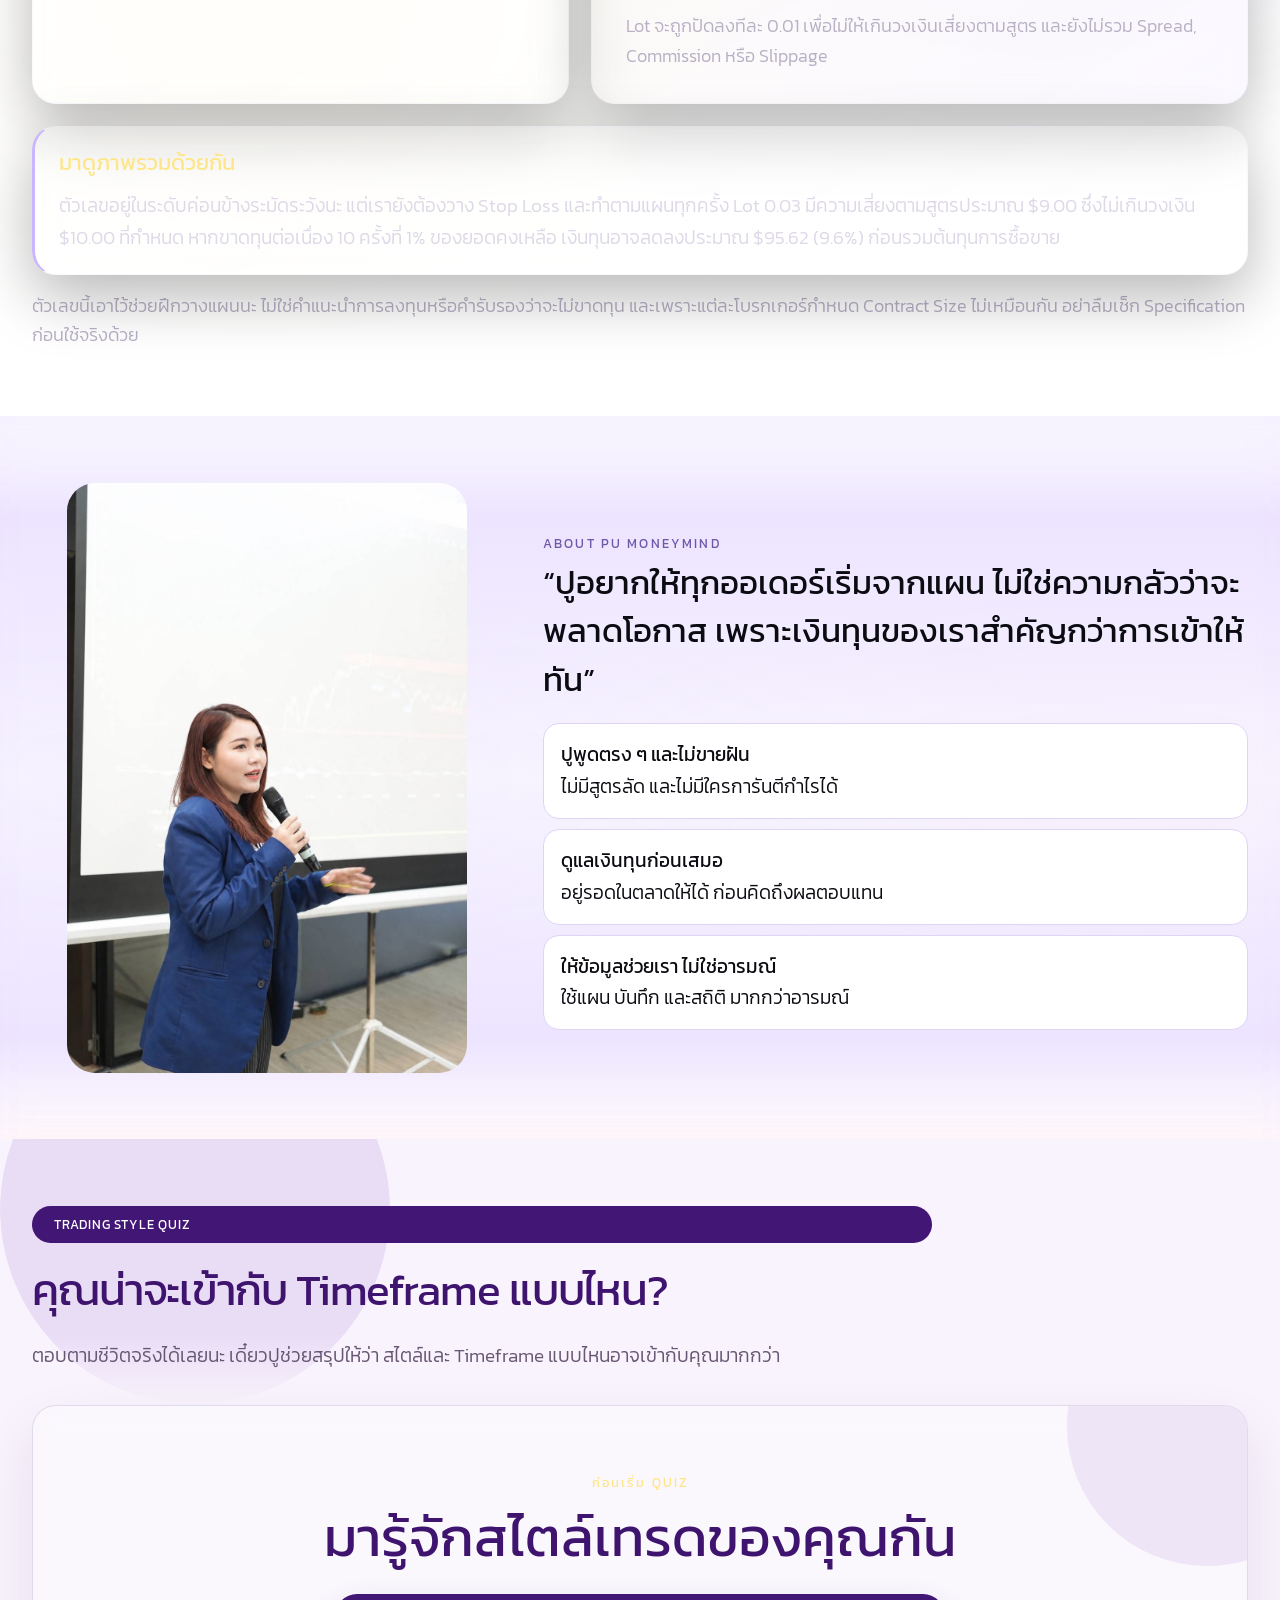
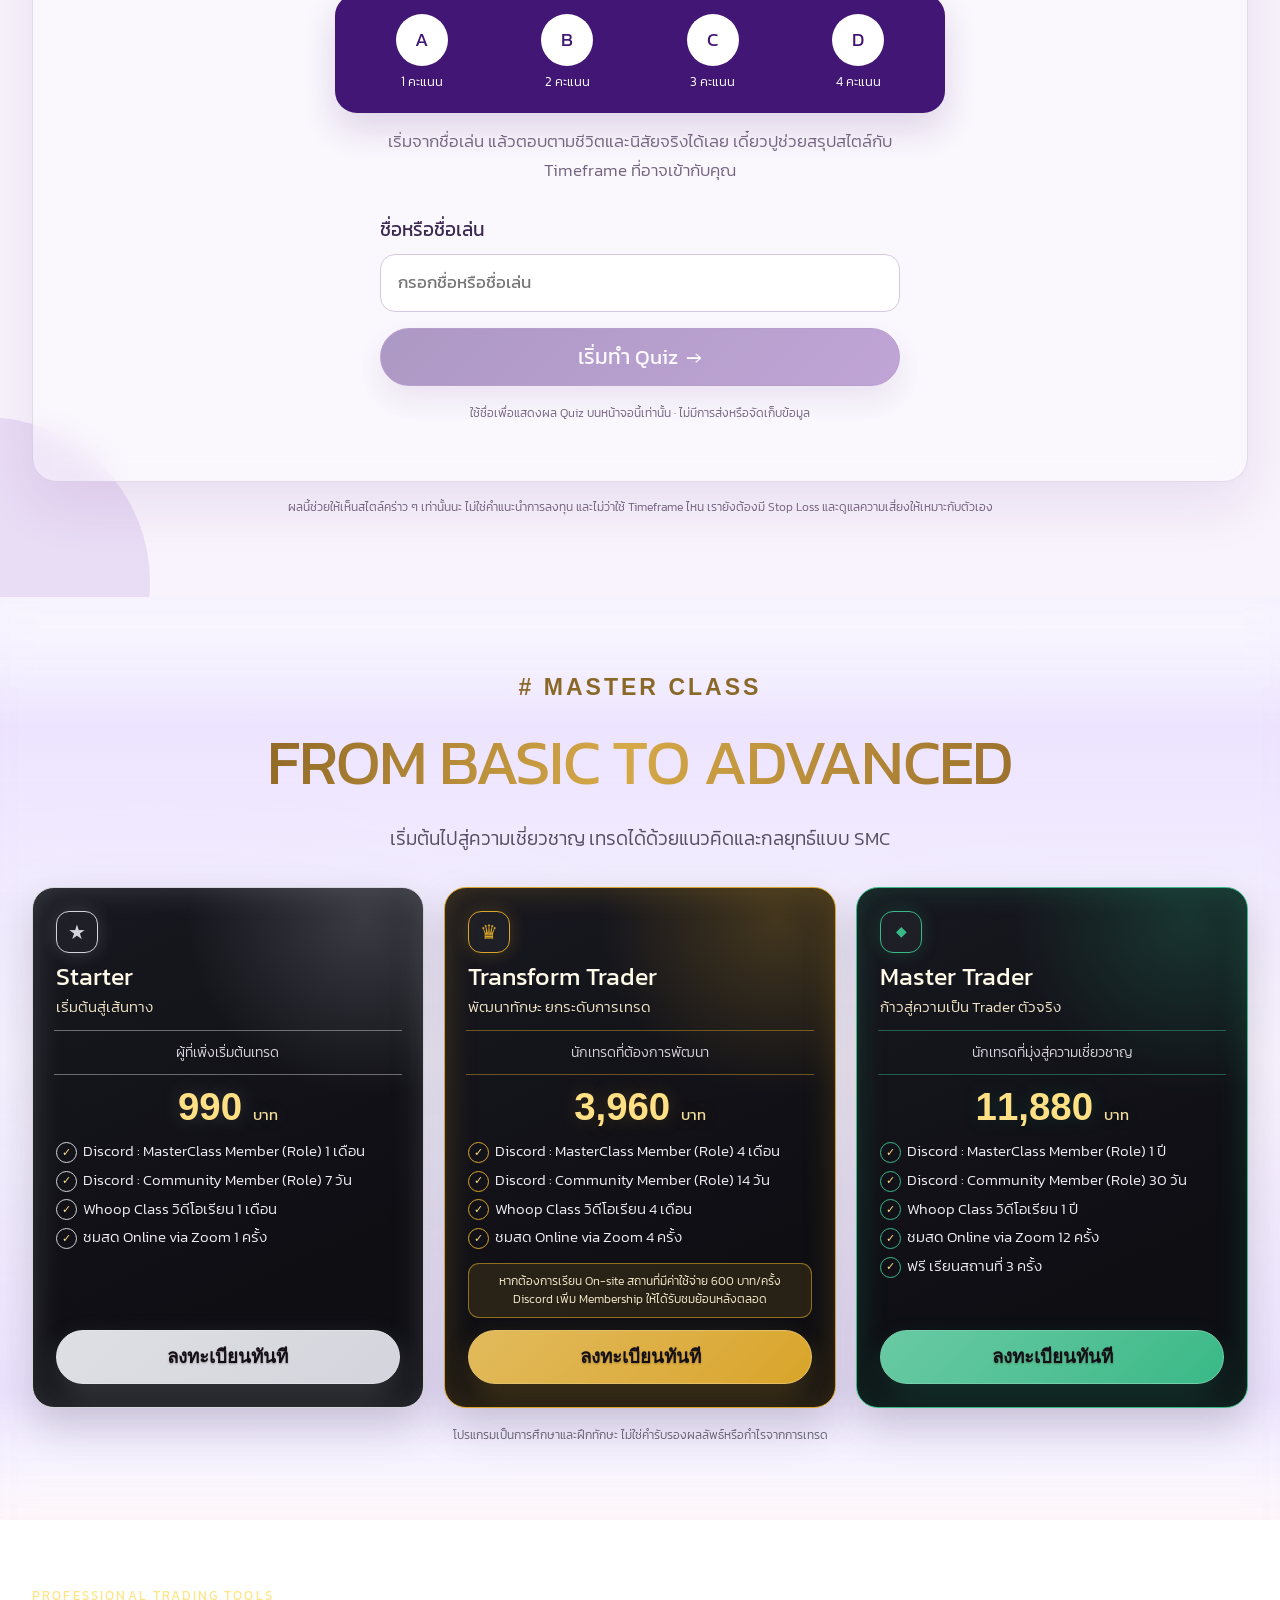
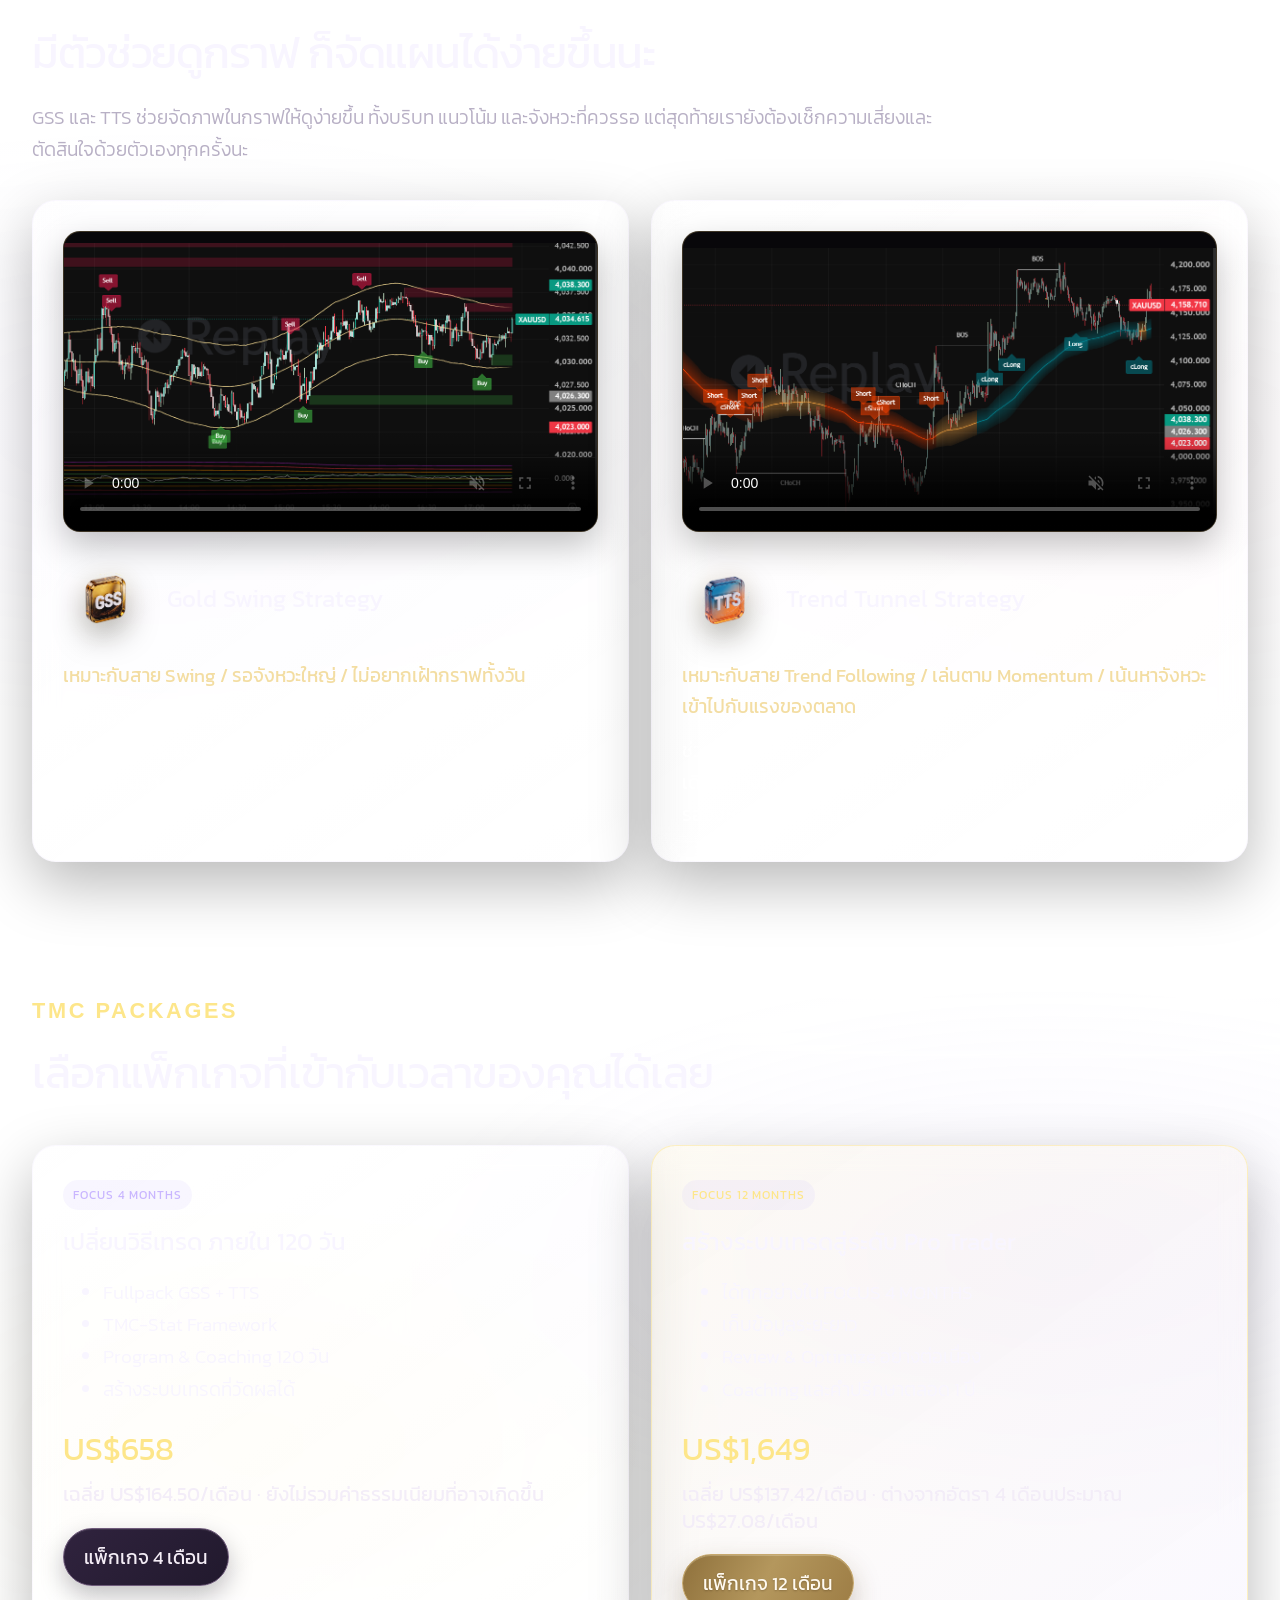
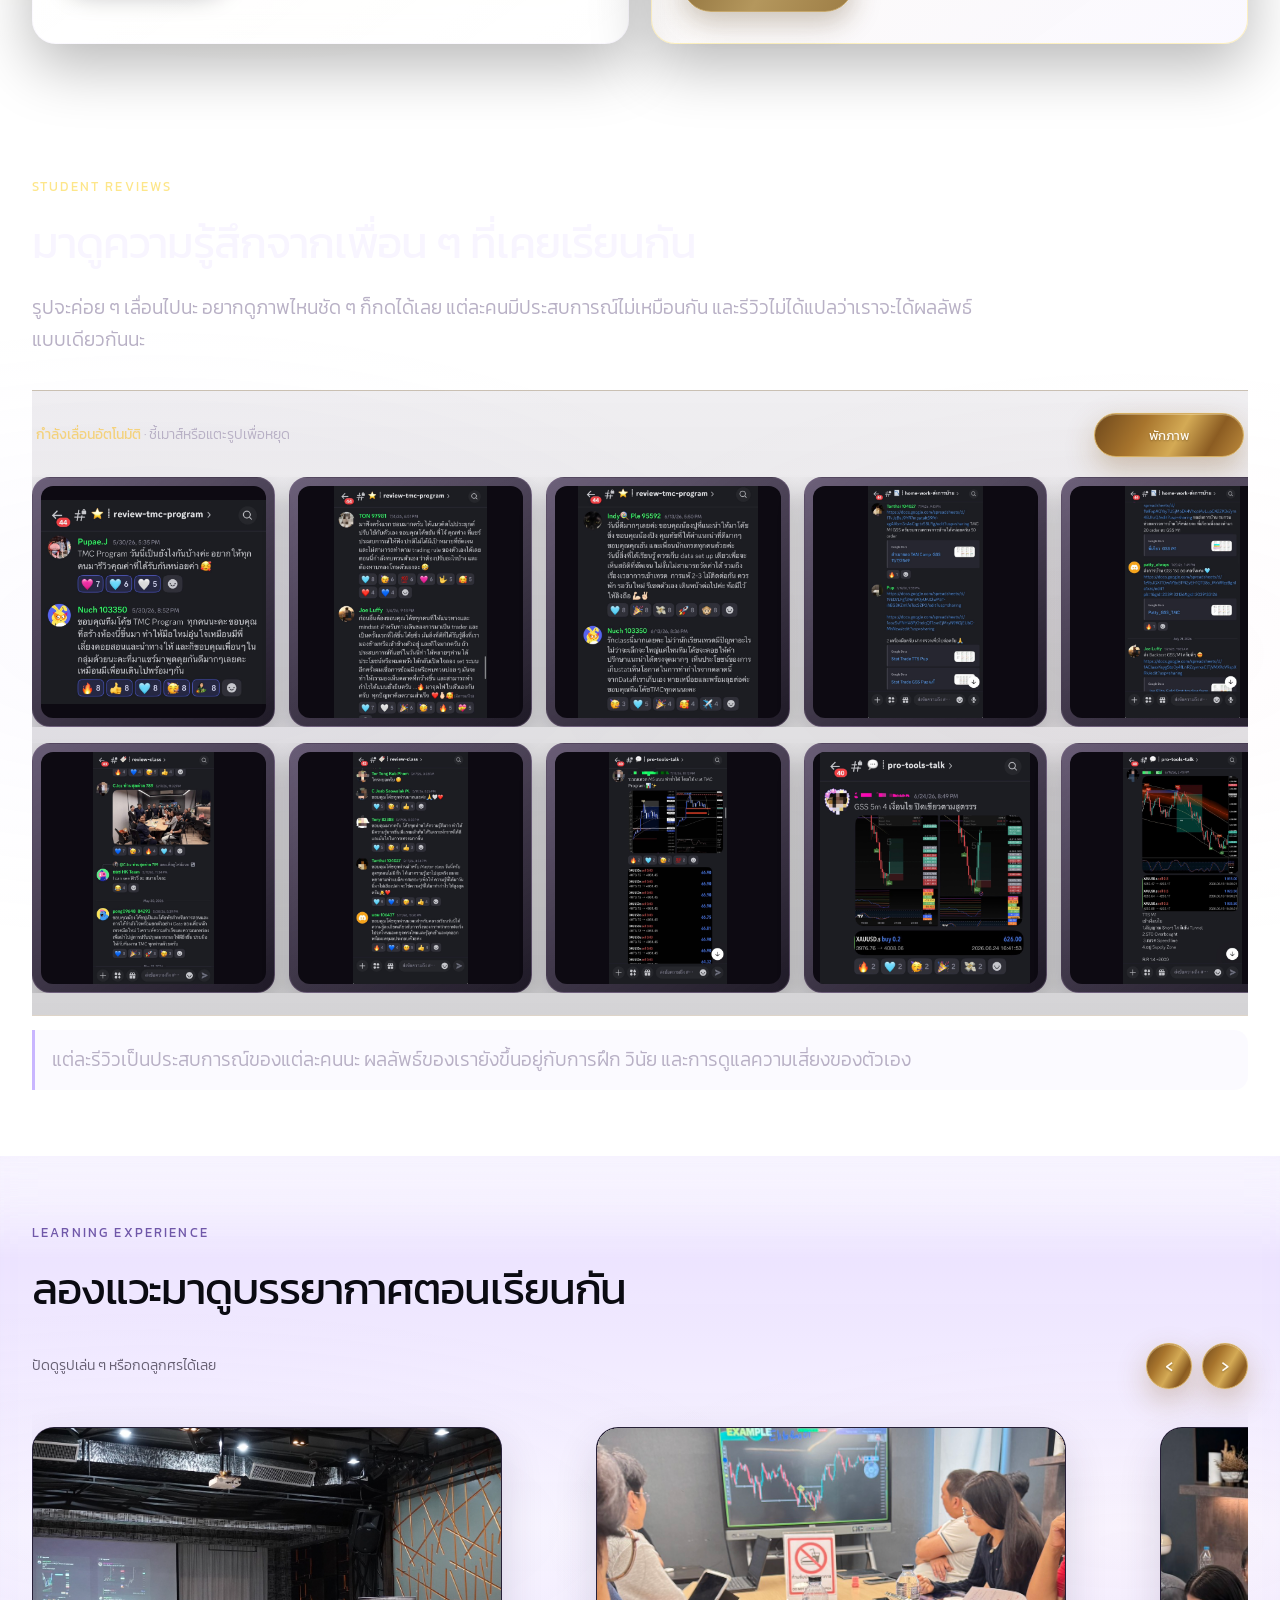
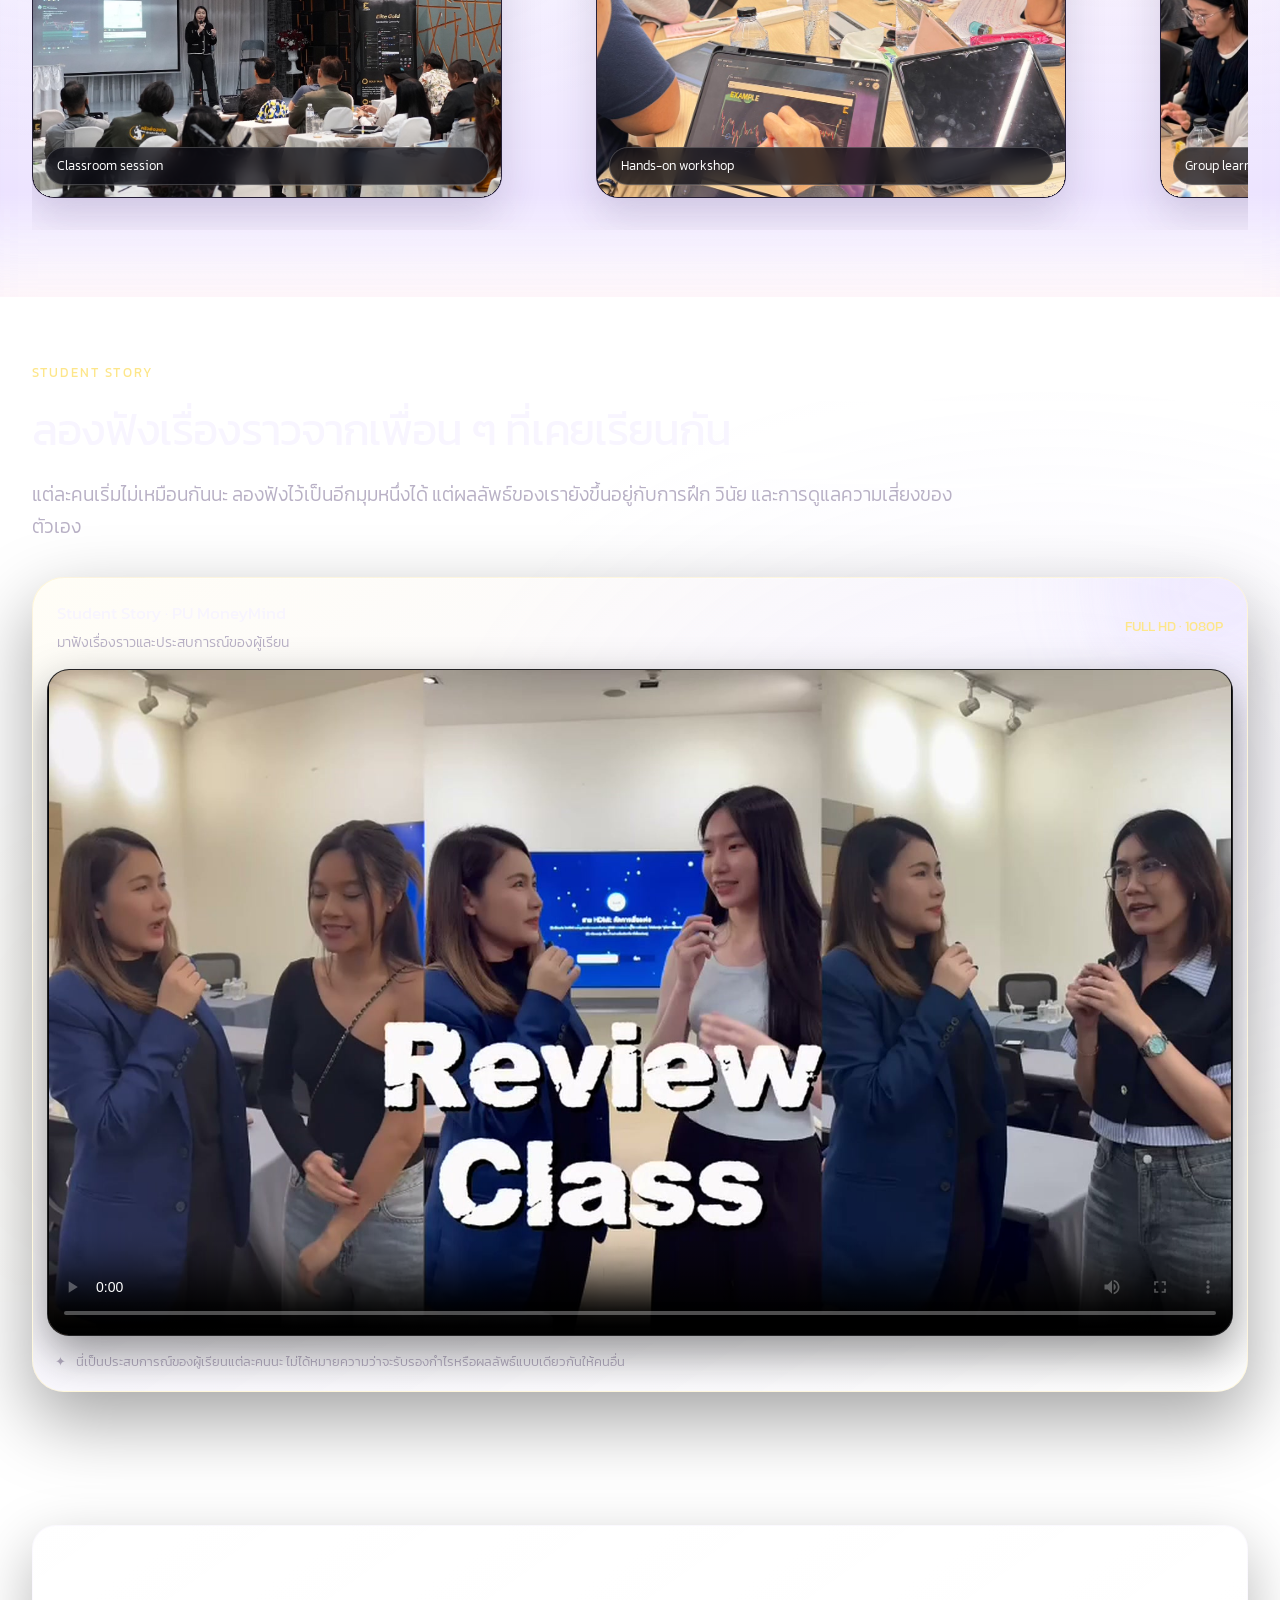
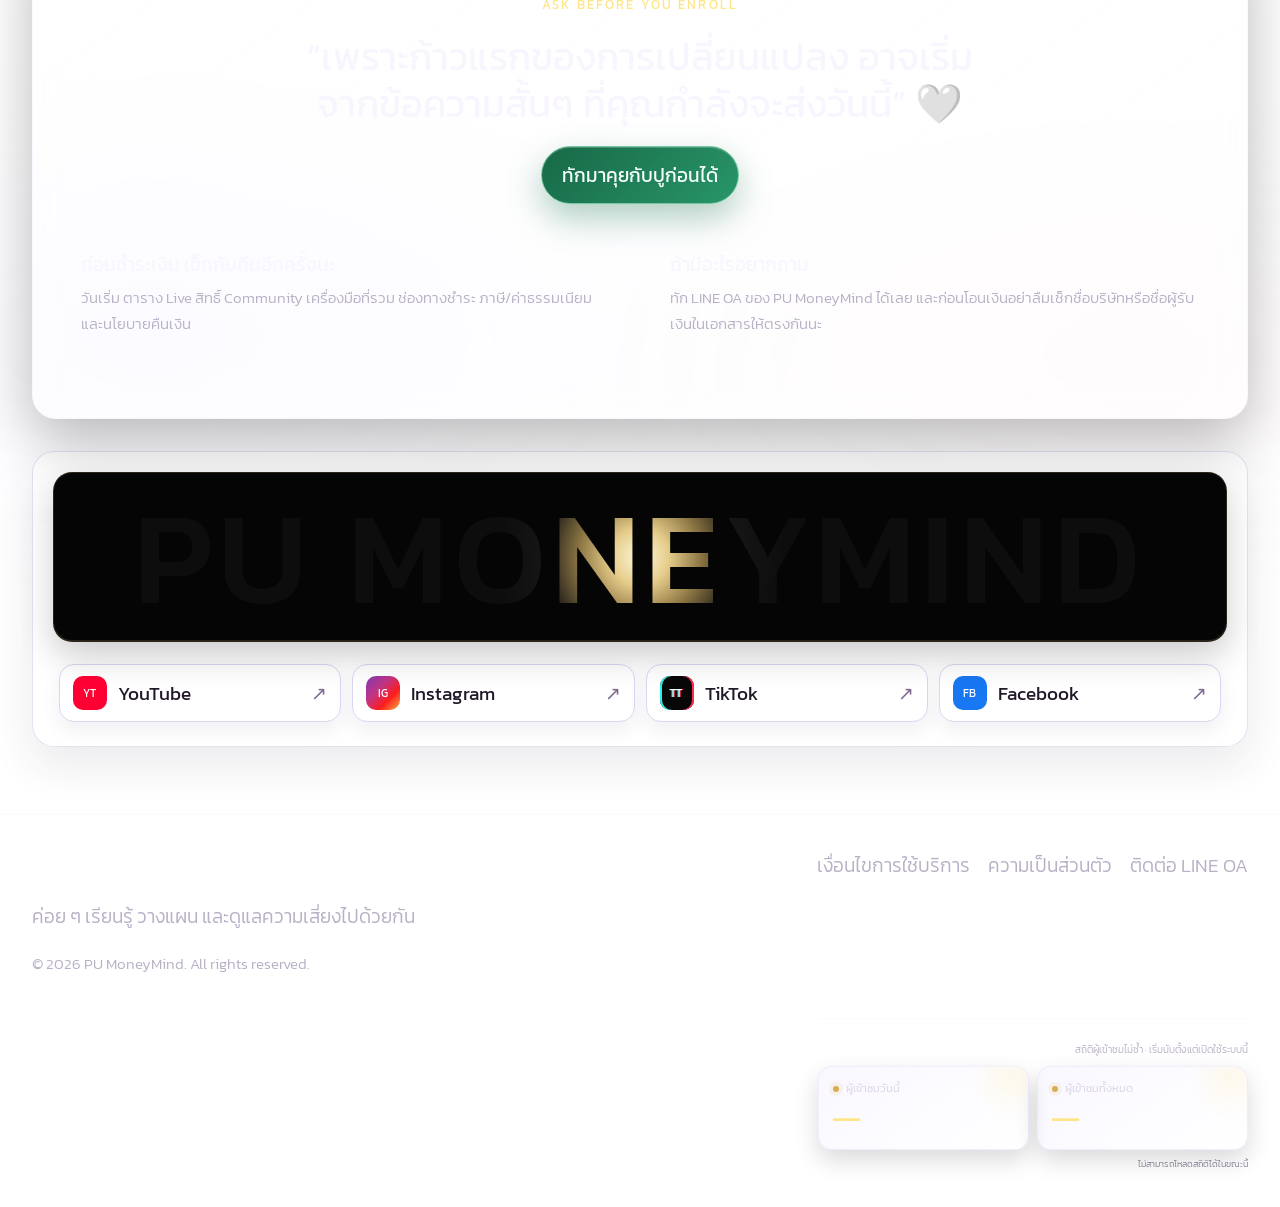
==== commit b4042633: "Refine Master Class layout and reorder tools" ====
--- a/index.html
+++ b/index.html
@@ -576,29 +576,31 @@
     @media(max-width:620px){html{scroll-padding-top:158px}.navin{grid-template-columns:1fr auto;grid-template-areas:"brand language" "sections sections";padding-bottom:8px}.navin>.gold-cta{display:none}.navlinks{margin-inline:0}.navlinks a{padding:7px 10px;font-size:.72rem}}
   </style>
 <style>
-#path .masterclass-heading{max-width:980px;text-align:center;margin-inline:auto}
-#path .masterclass-heading .eyebrow{color:#8a6828!important}
+#path{padding-block:clamp(56px,6vw,74px)}
+#path .masterclass-heading{max-width:980px;text-align:center;margin-inline:auto;margin-bottom:clamp(24px,3vw,32px)}
+#path .masterclass-heading .eyebrow{color:#8a6828!important;font-size:clamp(1.25rem,1.8vw,1.65rem);font-weight:700;letter-spacing:.13em}
 #path .masterclass-heading h2{font-size:clamp(2.5rem,5vw,4.8rem);background:linear-gradient(100deg,#7b551c,#d6a948 48%,#8a6124);-webkit-background-clip:text;background-clip:text;color:transparent}
 #path .masterclass-heading p{max-width:850px;margin-inline:auto;color:#554d60}
 #path .masterclass-plans{display:grid;grid-template-columns:repeat(3,minmax(0,1fr));gap:clamp(14px,1.6vw,22px);align-items:stretch}
-#path .masterclass-plan{--plan-accent:#d4d5dc;--plan-glow:rgba(190,195,206,.22);position:relative;display:flex;flex-direction:column;overflow:hidden;min-width:0;padding:clamp(22px,2.2vw,30px);border:1px solid var(--plan-accent);border-radius:24px;background:linear-gradient(155deg,#181820,#0e0e13 72%);color:#f9f6ee;box-shadow:0 18px 42px rgba(19,13,26,.18),inset 0 0 32px var(--plan-glow)}
+#path .masterclass-plan{--plan-accent:#d4d5dc;--plan-glow:rgba(190,195,206,.22);position:relative;display:flex;flex-direction:column;overflow:hidden;min-width:0;padding:clamp(18px,1.8vw,24px);border:1px solid var(--plan-accent);border-radius:22px;background:linear-gradient(155deg,#181820,#0e0e13 72%);color:#f9f6ee;box-shadow:0 18px 42px rgba(19,13,26,.18),inset 0 0 32px var(--plan-glow)}
 #path .masterclass-plan::before{content:"";position:absolute;inset:0;background:radial-gradient(circle at 85% 6%,var(--plan-glow),transparent 30%);pointer-events:none}
 #path .masterclass-plan.transform{--plan-accent:#d9a528;--plan-glow:rgba(224,169,39,.23)}
 #path .masterclass-plan.master{--plan-accent:#39b987;--plan-glow:rgba(42,183,132,.2)}
-#path .masterclass-plan-mark{position:relative;display:grid;place-items:center;width:48px;height:48px;margin-bottom:14px;border:1px solid var(--plan-accent);border-radius:14px;color:var(--plan-accent);font-size:1.45rem;background:rgba(255,255,255,.035);box-shadow:0 0 18px var(--plan-glow)}
-#path .masterclass-plan h3{position:relative;margin:0;color:#fff9e8;font-size:clamp(1.75rem,2.1vw,2.25rem);line-height:1.12}
-#path .masterclass-plan-subtitle{position:relative;margin:7px 0 18px;color:#f2e6c7;font-size:1rem;line-height:1.45}
-#path .masterclass-audience{position:relative;margin:0 -4px 18px;padding:13px 4px;border-block:1px solid color-mix(in srgb,var(--plan-accent) 45%,transparent);color:#d8d2dc;text-align:center;font-size:.95rem}
-#path .masterclass-price{position:relative;margin:0 0 20px;color:#ffe084;font-size:clamp(2.3rem,3.6vw,3.4rem);font-weight:700;line-height:1;text-align:center;text-shadow:0 0 20px var(--plan-glow)}
+#path .masterclass-plan-mark{position:relative;display:grid;place-items:center;width:42px;height:42px;margin-bottom:10px;border:1px solid var(--plan-accent);border-radius:13px;color:var(--plan-accent);font-size:1.25rem;background:rgba(255,255,255,.035);box-shadow:0 0 18px var(--plan-glow)}
+#path .masterclass-plan h3{position:relative;margin:0;color:#fff9e8;font-size:clamp(1.55rem,1.8vw,2rem);line-height:1.12}
+#path .masterclass-plan-subtitle{position:relative;margin:5px 0 13px;color:#f2e6c7;font-size:.95rem;line-height:1.4}
+#path .masterclass-audience{position:relative;margin:0 -2px 13px;padding:9px 3px;border-block:1px solid color-mix(in srgb,var(--plan-accent) 45%,transparent);color:#d8d2dc;text-align:center;font-size:.9rem}
+#path .masterclass-price{position:relative;margin:0 0 15px;color:#ffe084;font-size:clamp(2.15rem,3vw,3rem);font-weight:700;line-height:1;text-align:center;text-shadow:0 0 20px var(--plan-glow)}
 #path .masterclass-price small{font-size:.92rem;font-weight:400;color:#f3dd9d}
-#path .masterclass-features{position:relative;display:grid;gap:11px;margin:0 0 20px;padding:0;list-style:none;color:#f0edf3;font-size:.92rem;line-height:1.5}
-#path .masterclass-features li{position:relative;padding-left:28px}
+#path .masterclass-features{position:relative;display:grid;gap:8px;margin:0 0 15px;padding:0;list-style:none;color:#f0edf3;font-size:clamp(.84rem,.7vw + .58rem,.91rem);line-height:1.42}
+#path .masterclass-features li{position:relative;padding-left:27px;overflow-wrap:anywhere}
 #path .masterclass-features li::before{content:"✓";position:absolute;left:0;top:.05em;display:grid;place-items:center;width:19px;height:19px;border:1px solid var(--plan-accent);border-radius:50%;color:#ffe08a;font-size:.7rem}
-#path .masterclass-plan-note{position:relative;margin:auto 0 16px;padding:12px 13px;border:1px solid color-mix(in srgb,var(--plan-accent) 58%,transparent);border-radius:12px;background:color-mix(in srgb,var(--plan-accent) 13%,transparent);color:#f8edcf;font-size:.78rem;line-height:1.6;text-align:center}
-#path .masterclass-register{position:relative;width:100%;margin-top:auto;border:1px solid color-mix(in srgb,var(--plan-accent) 70%,#fff);background:linear-gradient(135deg,color-mix(in srgb,var(--plan-accent) 76%,#fff),var(--plan-accent));color:#151018;font-weight:700;box-shadow:0 12px 28px var(--plan-glow)}
-#path .masterclass-disclaimer{margin:20px auto 0;color:#6c6577;font-size:.78rem;text-align:center}
+#path .masterclass-plan-note{position:relative;margin:auto 0 12px;padding:9px 11px;border:1px solid color-mix(in srgb,var(--plan-accent) 58%,transparent);border-radius:11px;background:color-mix(in srgb,var(--plan-accent) 13%,transparent);color:#f8edcf;font-size:.74rem;line-height:1.48;text-align:center}
+#path .masterclass-register{position:relative;width:100%;min-height:46px;margin-top:auto;padding-block:10px;border:1px solid color-mix(in srgb,var(--plan-accent) 70%,#fff);background:linear-gradient(135deg,color-mix(in srgb,var(--plan-accent) 76%,#fff),var(--plan-accent));color:#151018;font-weight:700;box-shadow:0 12px 28px var(--plan-glow)}
+#path .masterclass-disclaimer{margin:16px auto 0;color:#6c6577;font-size:.78rem;text-align:center}
+#tmc-packages .heading .eyebrow{font-size:clamp(1.2rem,1.7vw,1.55rem);font-weight:700;letter-spacing:.12em}
 @media(max-width:1040px){#path .masterclass-plans{grid-template-columns:1fr 1fr}#path .masterclass-plan.master{grid-column:1/-1;width:min(100%,620px);justify-self:center}}
-@media(max-width:700px){#path .masterclass-plans{grid-template-columns:1fr}#path .masterclass-plan.master{grid-column:auto;width:100%}#path .masterclass-plan{padding:22px 20px}}
+@media(max-width:700px){#path .masterclass-plans{grid-template-columns:1fr}#path .masterclass-plan.master{grid-column:auto;width:100%}#path .masterclass-plan{padding:20px 18px}#path .masterclass-heading .eyebrow{font-size:1.2rem}#tmc-packages .heading .eyebrow{font-size:1.15rem}}
 </style>
   <style>
   .navlinks a.is-active{border-color:#a78345;background:linear-gradient(135deg,#6f4f29,#92703a);color:#fff8ec;box-shadow:0 9px 22px rgba(69,44,15,.25),inset 0 1px rgba(255,240,202,.15)}
@@ -607,7 +609,7 @@
   .final-consult-headline{font-size:clamp(1.55rem,3vw,3rem)!important;line-height:1.22!important}
   </style>
   <script>
-  (()=>{const legacyPages={1:'#top',2:'#about',3:'#tools',4:'#timeframe-quiz',5:'#proof'};const rawPage=new URLSearchParams(location.search).get('page');if(legacyPages[rawPage]&&!location.hash){history.replaceState(null,'',location.pathname+legacyPages[rawPage])}window.addEventListener('DOMContentLoaded',()=>{const reviews=document.getElementById('reviews'),tmcPackages=document.getElementById('tmc-packages');if(reviews&&tmcPackages)tmcPackages.insertAdjacentElement('afterend',reviews);const links=[...document.querySelectorAll('.navlinks a[href^="#"]')],sections=links.map(link=>document.querySelector(link.getAttribute('href'))).filter(Boolean);const setActive=id=>links.forEach(link=>link.classList.toggle('is-active',link.getAttribute('href')==='#'+id));const observer='IntersectionObserver'in window?new IntersectionObserver(entries=>{entries.filter(entry=>entry.isIntersecting).sort((a,b)=>b.intersectionRatio-a.intersectionRatio)[0]&&setActive(entries.filter(entry=>entry.isIntersecting).sort((a,b)=>b.intersectionRatio-a.intersectionRatio)[0].target.id)},{rootMargin:'-35% 0px -55%',threshold:[0,.2,.45,.7]}):null;sections.forEach(section=>observer?.observe(section));if(location.hash)document.querySelector(location.hash)?.scrollIntoView();else setActive('top')})})();
+  (()=>{const legacyPages={1:'#top',2:'#about',3:'#tools',4:'#timeframe-quiz',5:'#proof'};const rawPage=new URLSearchParams(location.search).get('page');if(legacyPages[rawPage]&&!location.hash){history.replaceState(null,'',location.pathname+legacyPages[rawPage])}window.addEventListener('DOMContentLoaded',()=>{const reviews=document.getElementById('reviews'),tmcPackages=document.getElementById('tmc-packages');if(reviews&&tmcPackages)tmcPackages.insertAdjacentElement('afterend',reviews);const path=document.getElementById('path'),tools=document.getElementById('tools');if(path&&tools)path.insertAdjacentElement('afterend',tools);const links=[...document.querySelectorAll('.navlinks a[href^="#"]')],sections=links.map(link=>document.querySelector(link.getAttribute('href'))).filter(Boolean);const setActive=id=>links.forEach(link=>link.classList.toggle('is-active',link.getAttribute('href')==='#'+id));const observer='IntersectionObserver'in window?new IntersectionObserver(entries=>{entries.filter(entry=>entry.isIntersecting).sort((a,b)=>b.intersectionRatio-a.intersectionRatio)[0]&&setActive(entries.filter(entry=>entry.isIntersecting).sort((a,b)=>b.intersectionRatio-a.intersectionRatio)[0].target.id)},{rootMargin:'-35% 0px -55%',threshold:[0,.2,.45,.7]}):null;sections.forEach(section=>observer?.observe(section));if(location.hash)document.querySelector(location.hash)?.scrollIntoView();else setActive('top')})})();
   </script>
   <style>
     .line-qr-modal[hidden]{display:none}.line-qr-modal{position:fixed;inset:0;z-index:220;display:grid;place-items:center;padding:20px;background:rgba(5,4,10,.78);backdrop-filter:blur(12px)}
